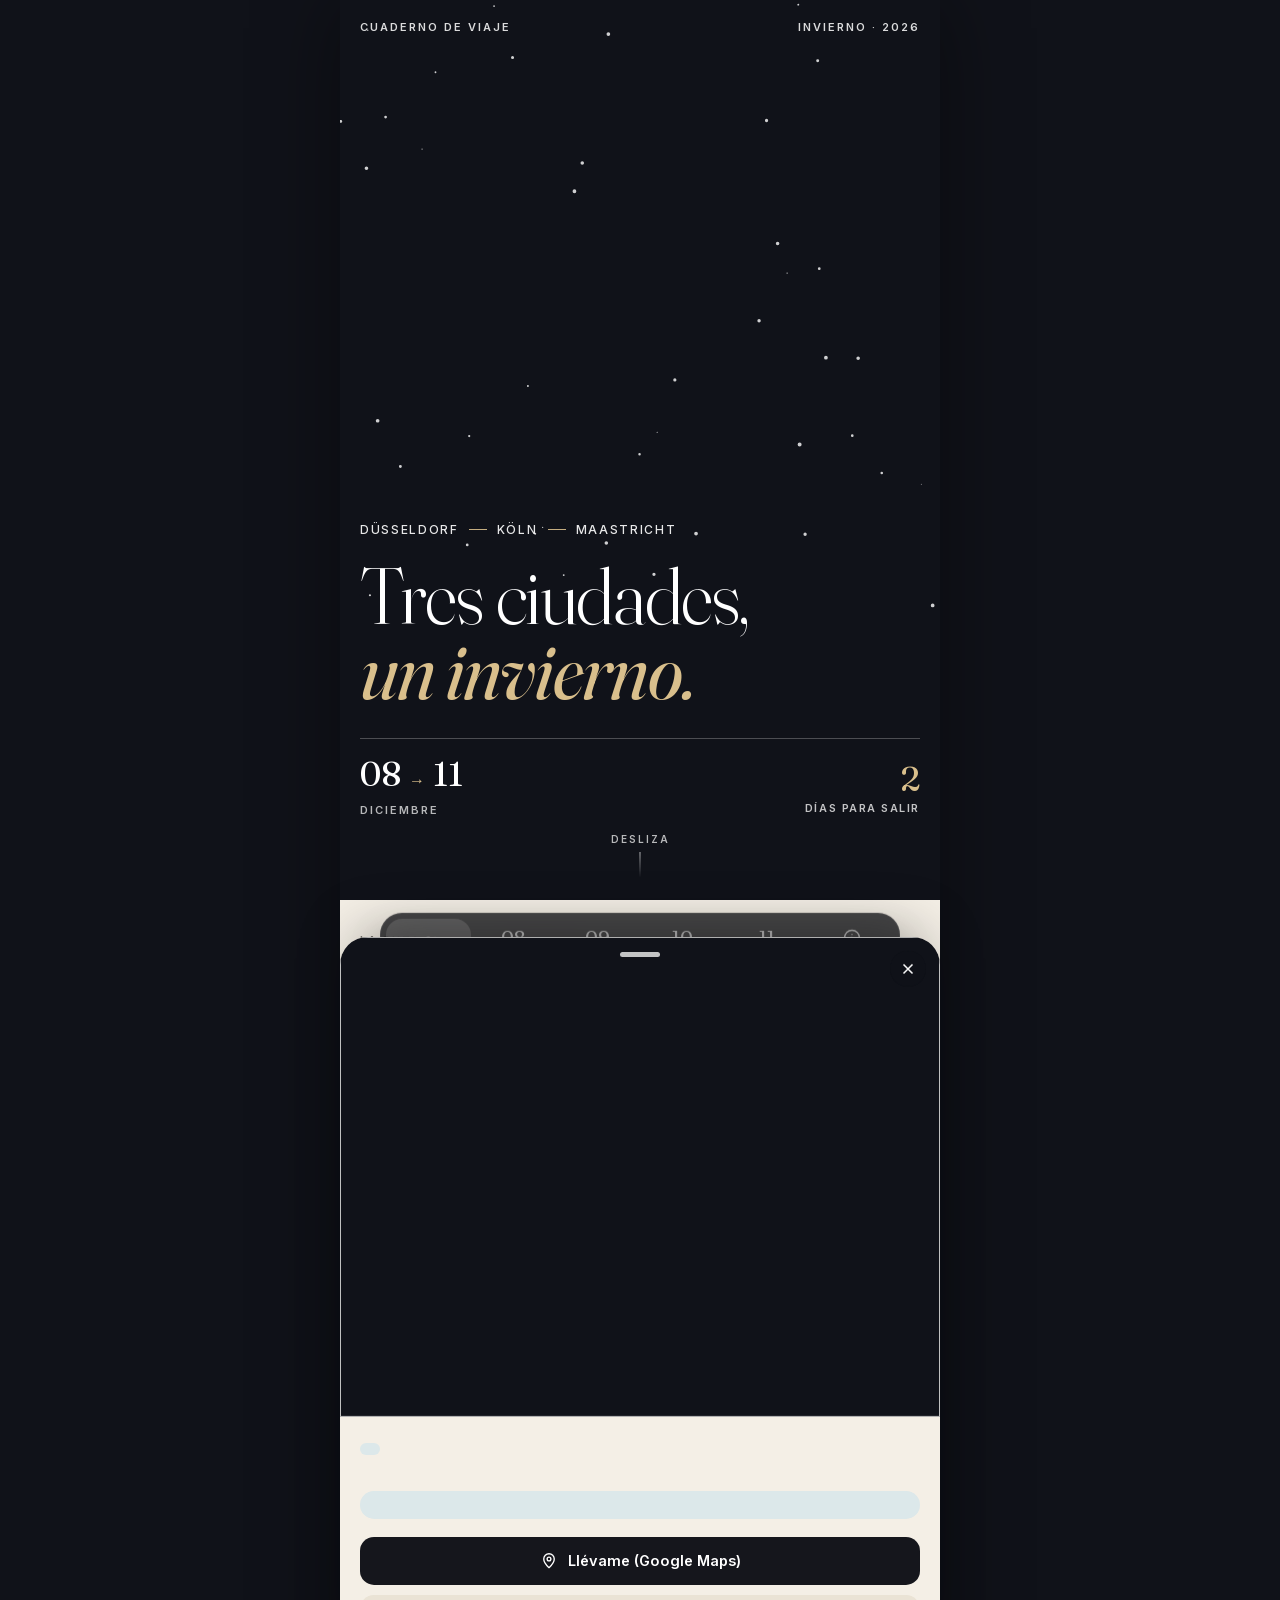
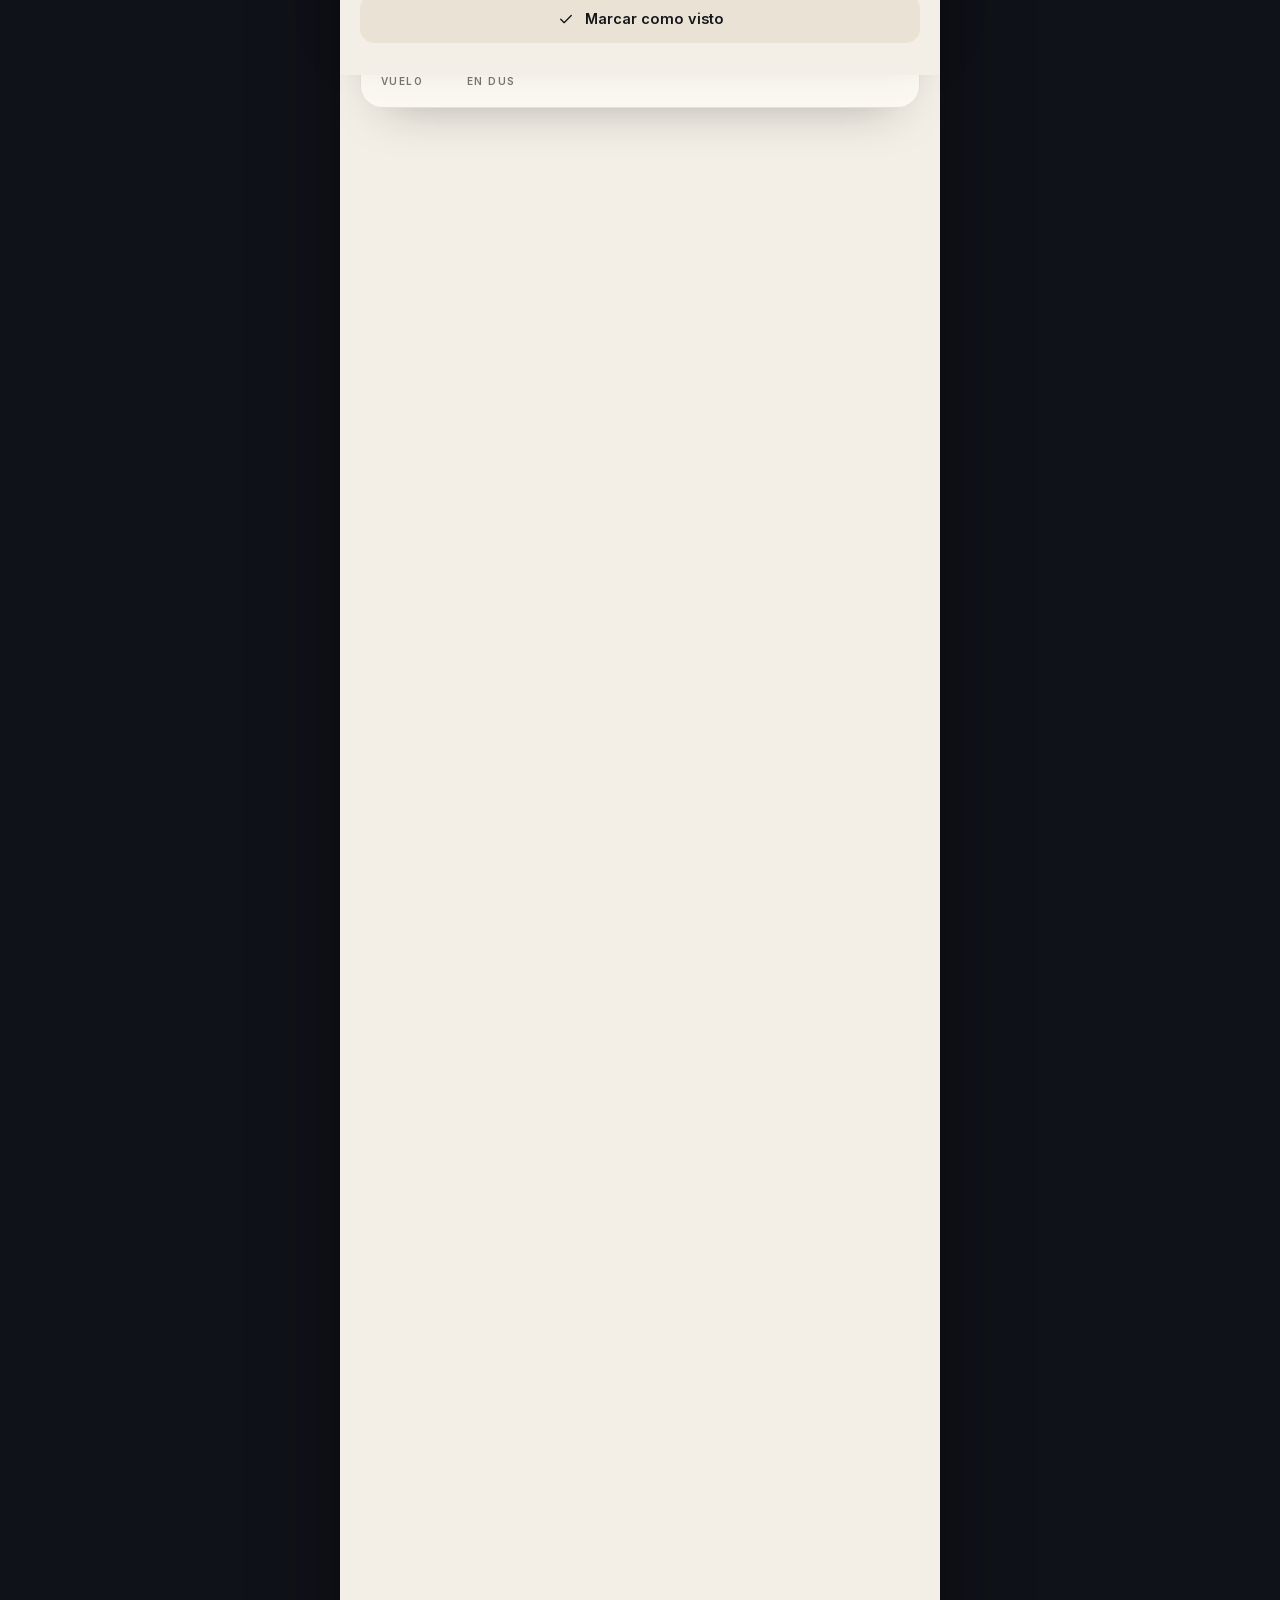
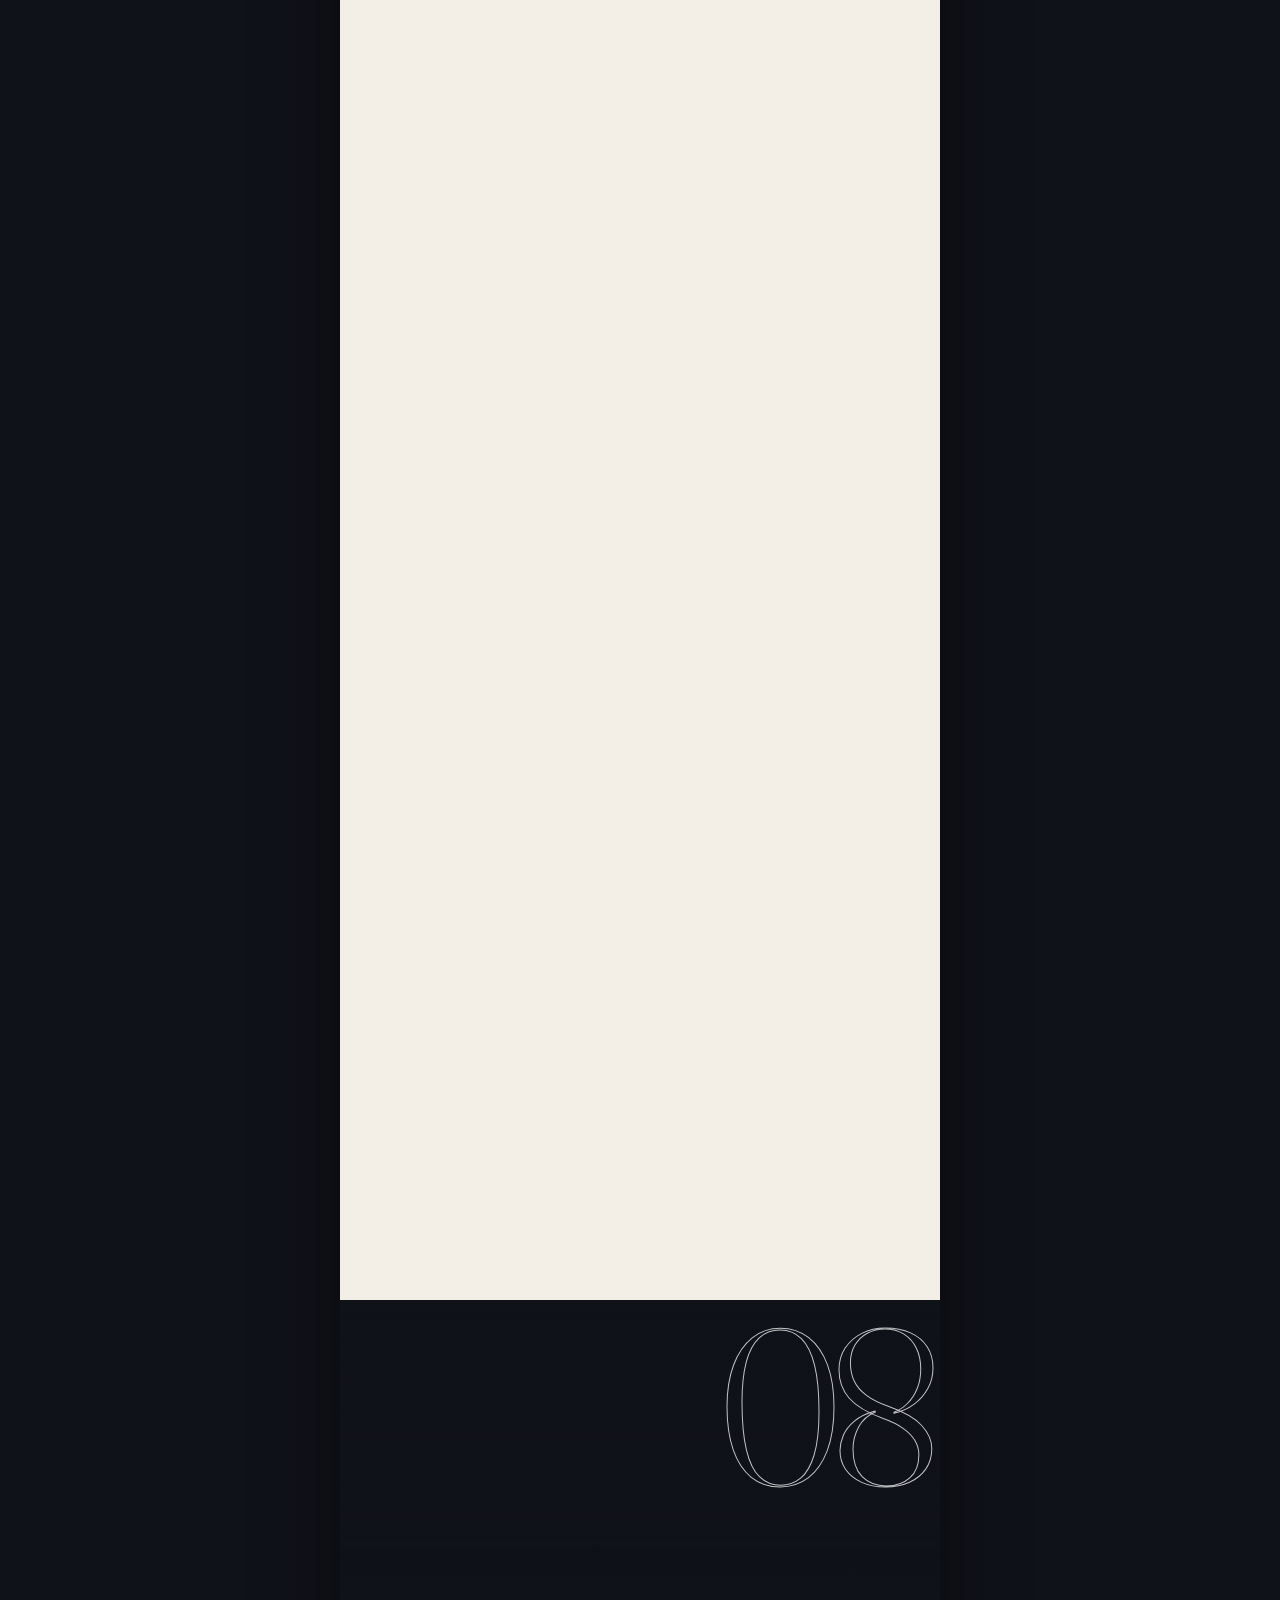
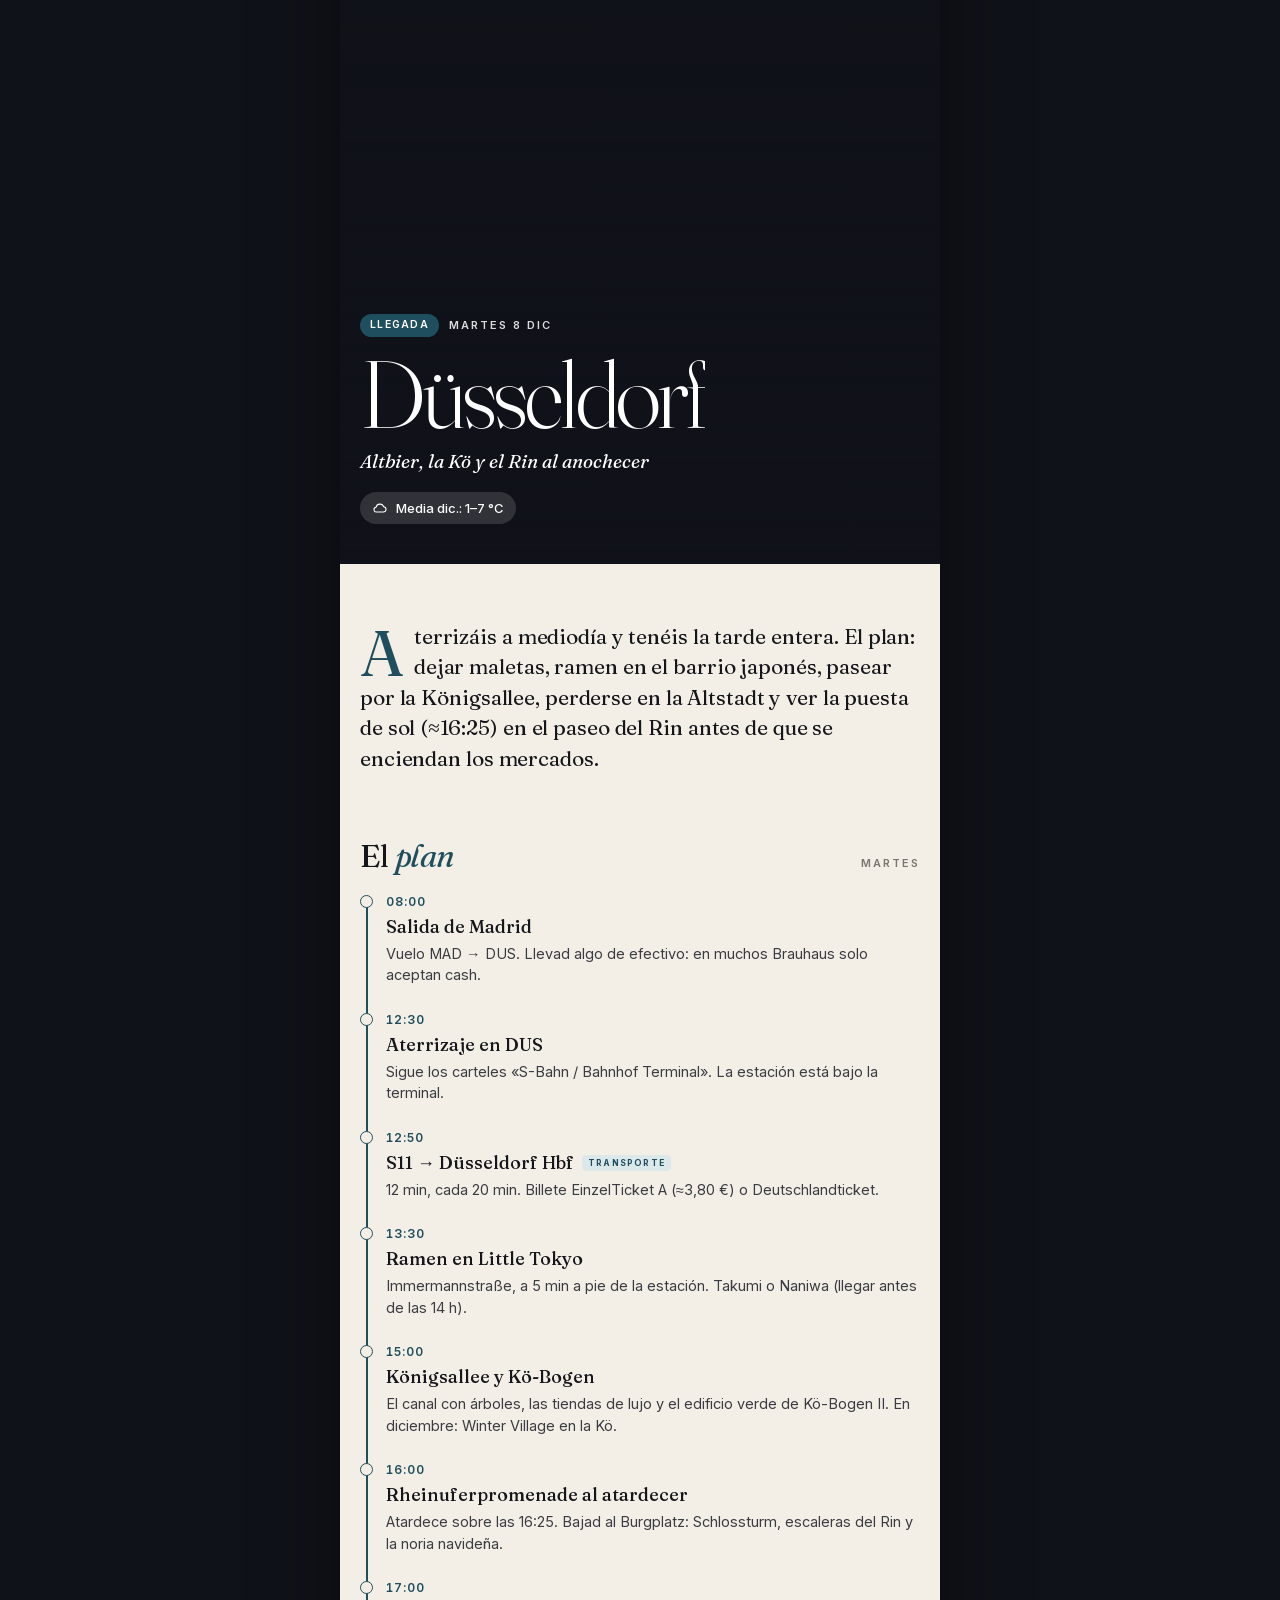
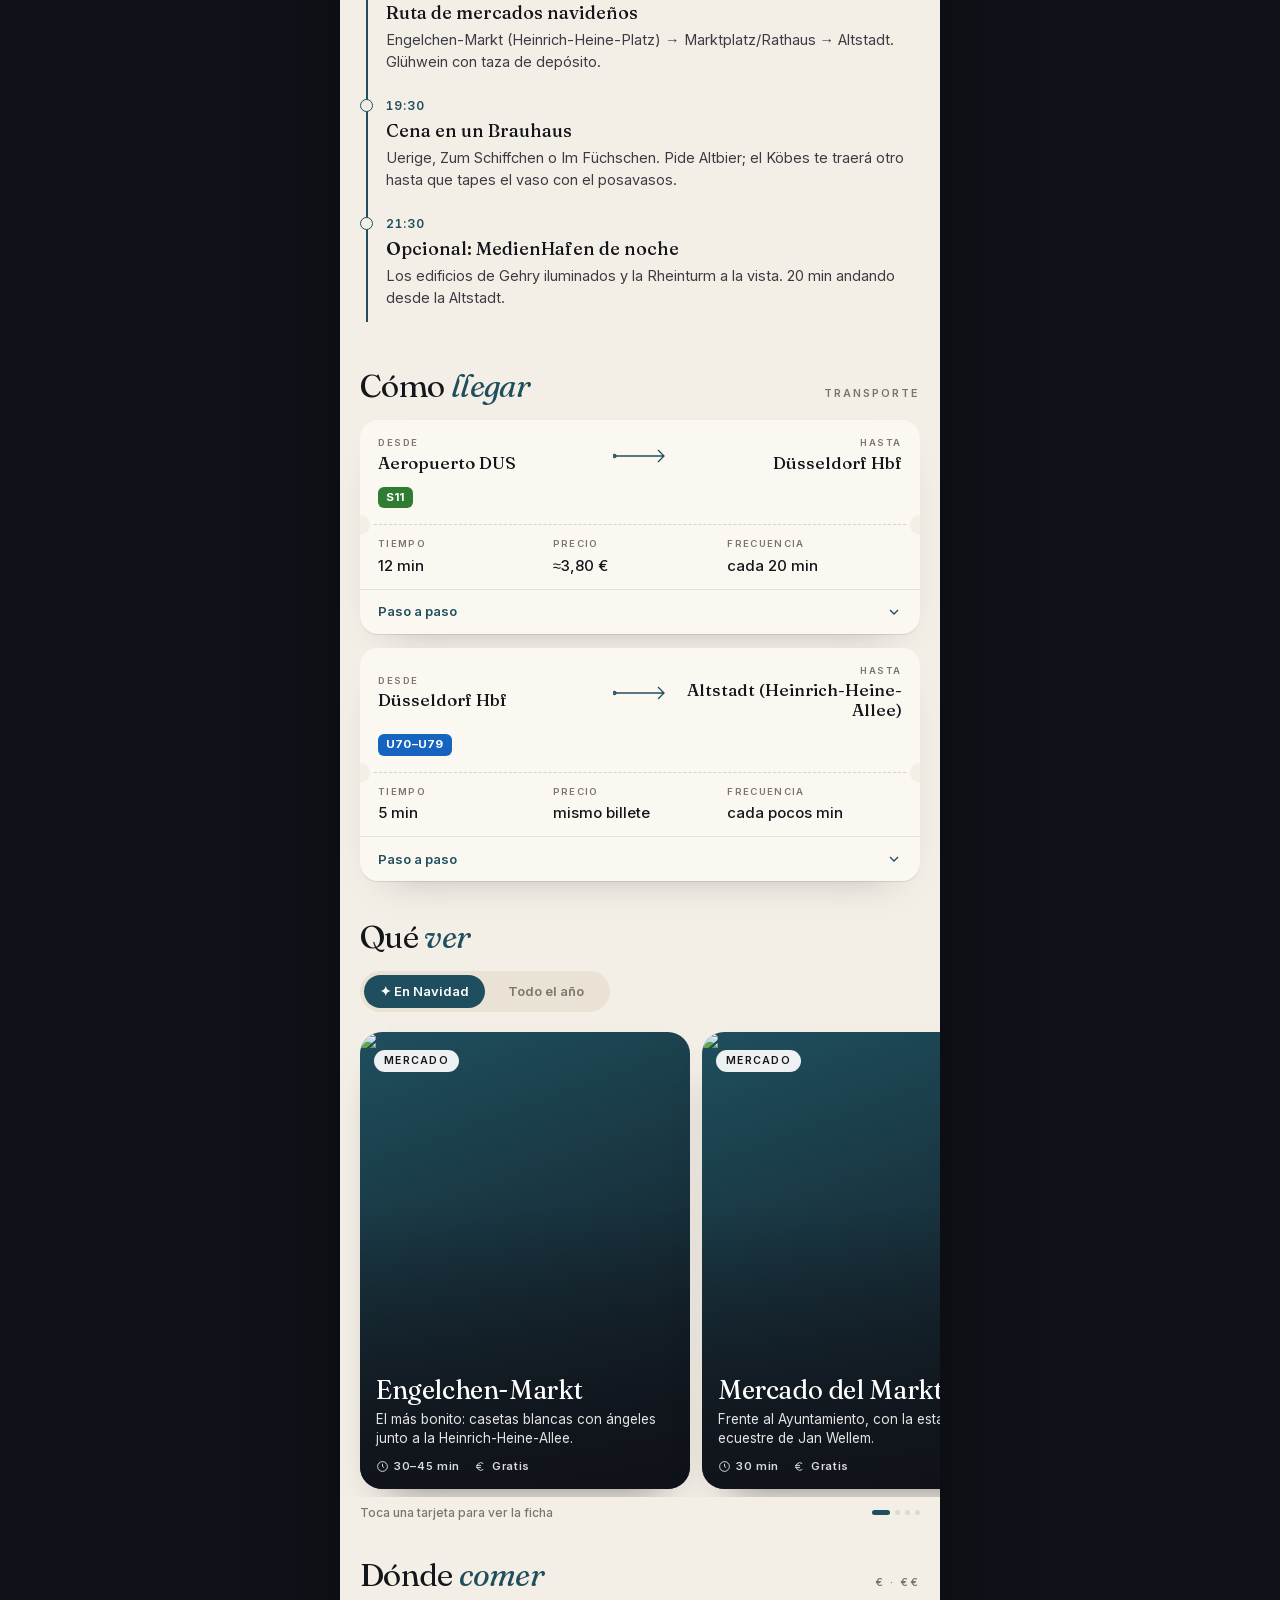
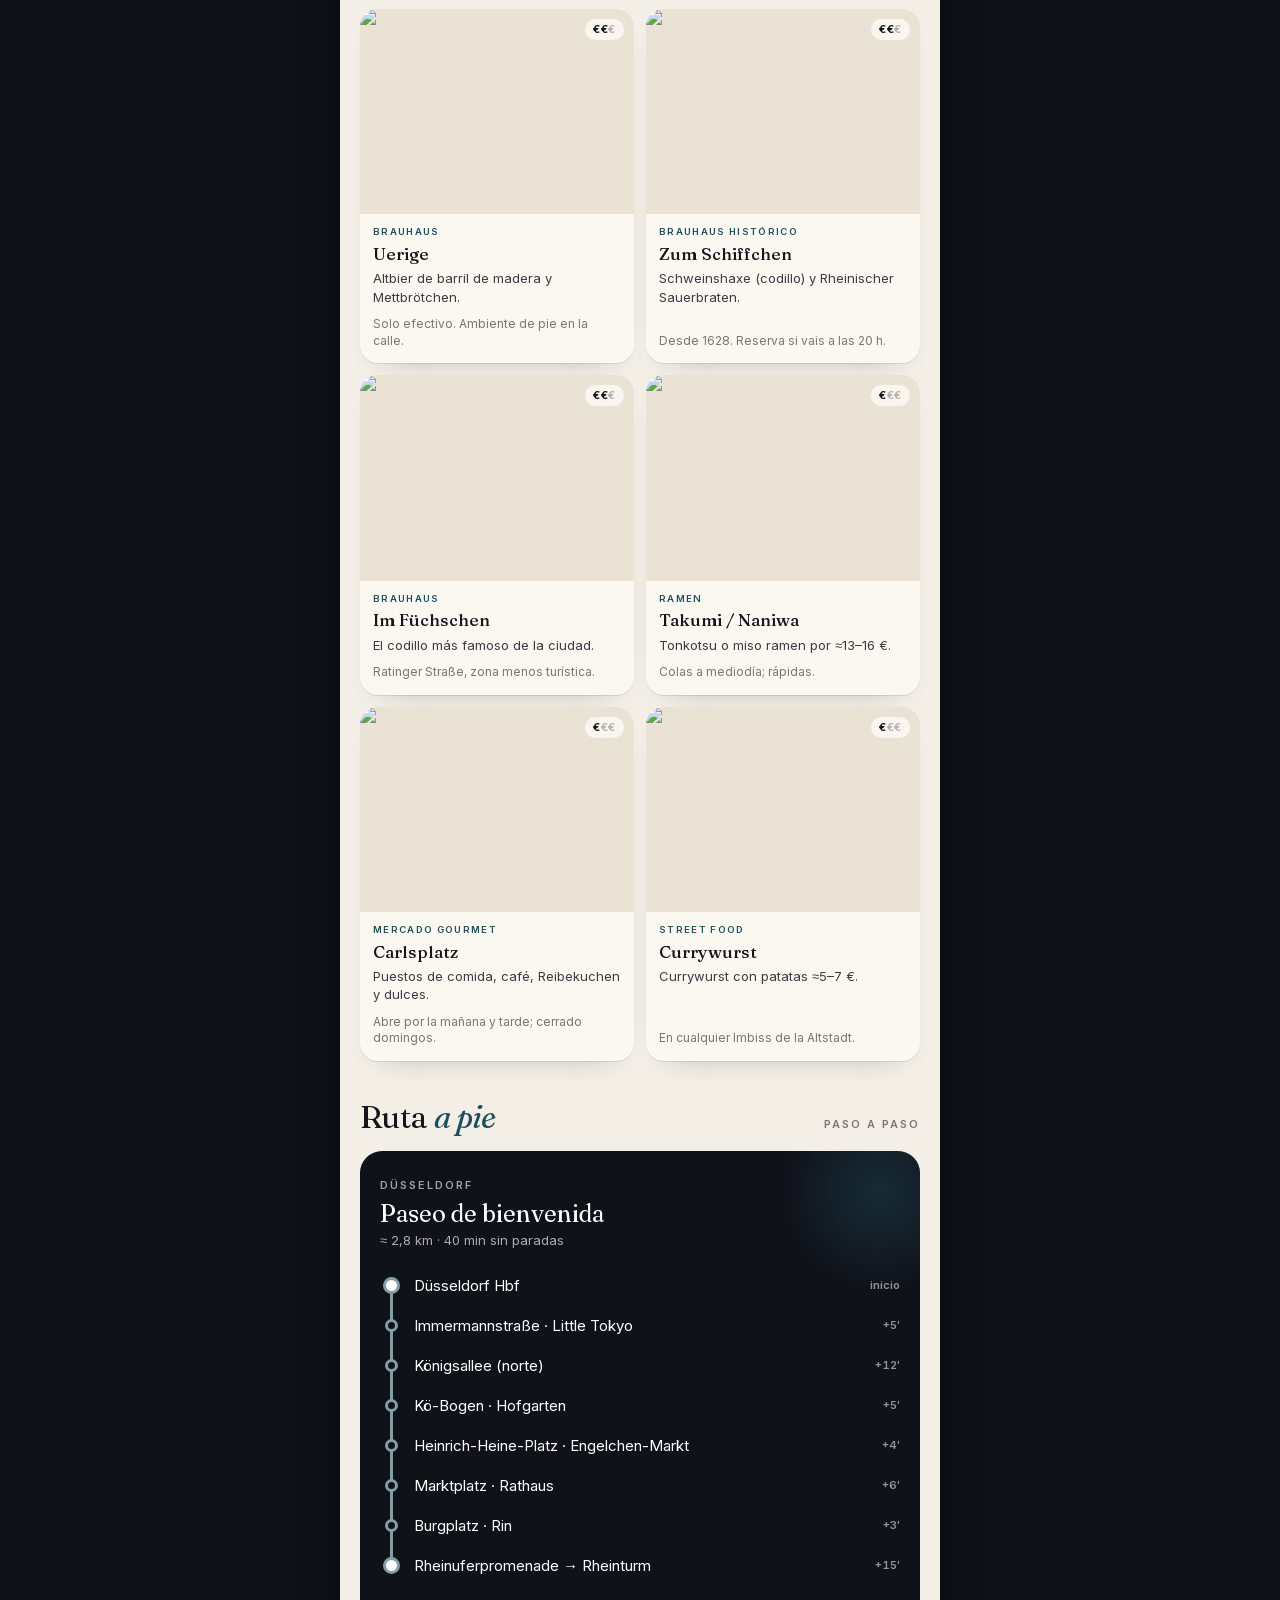
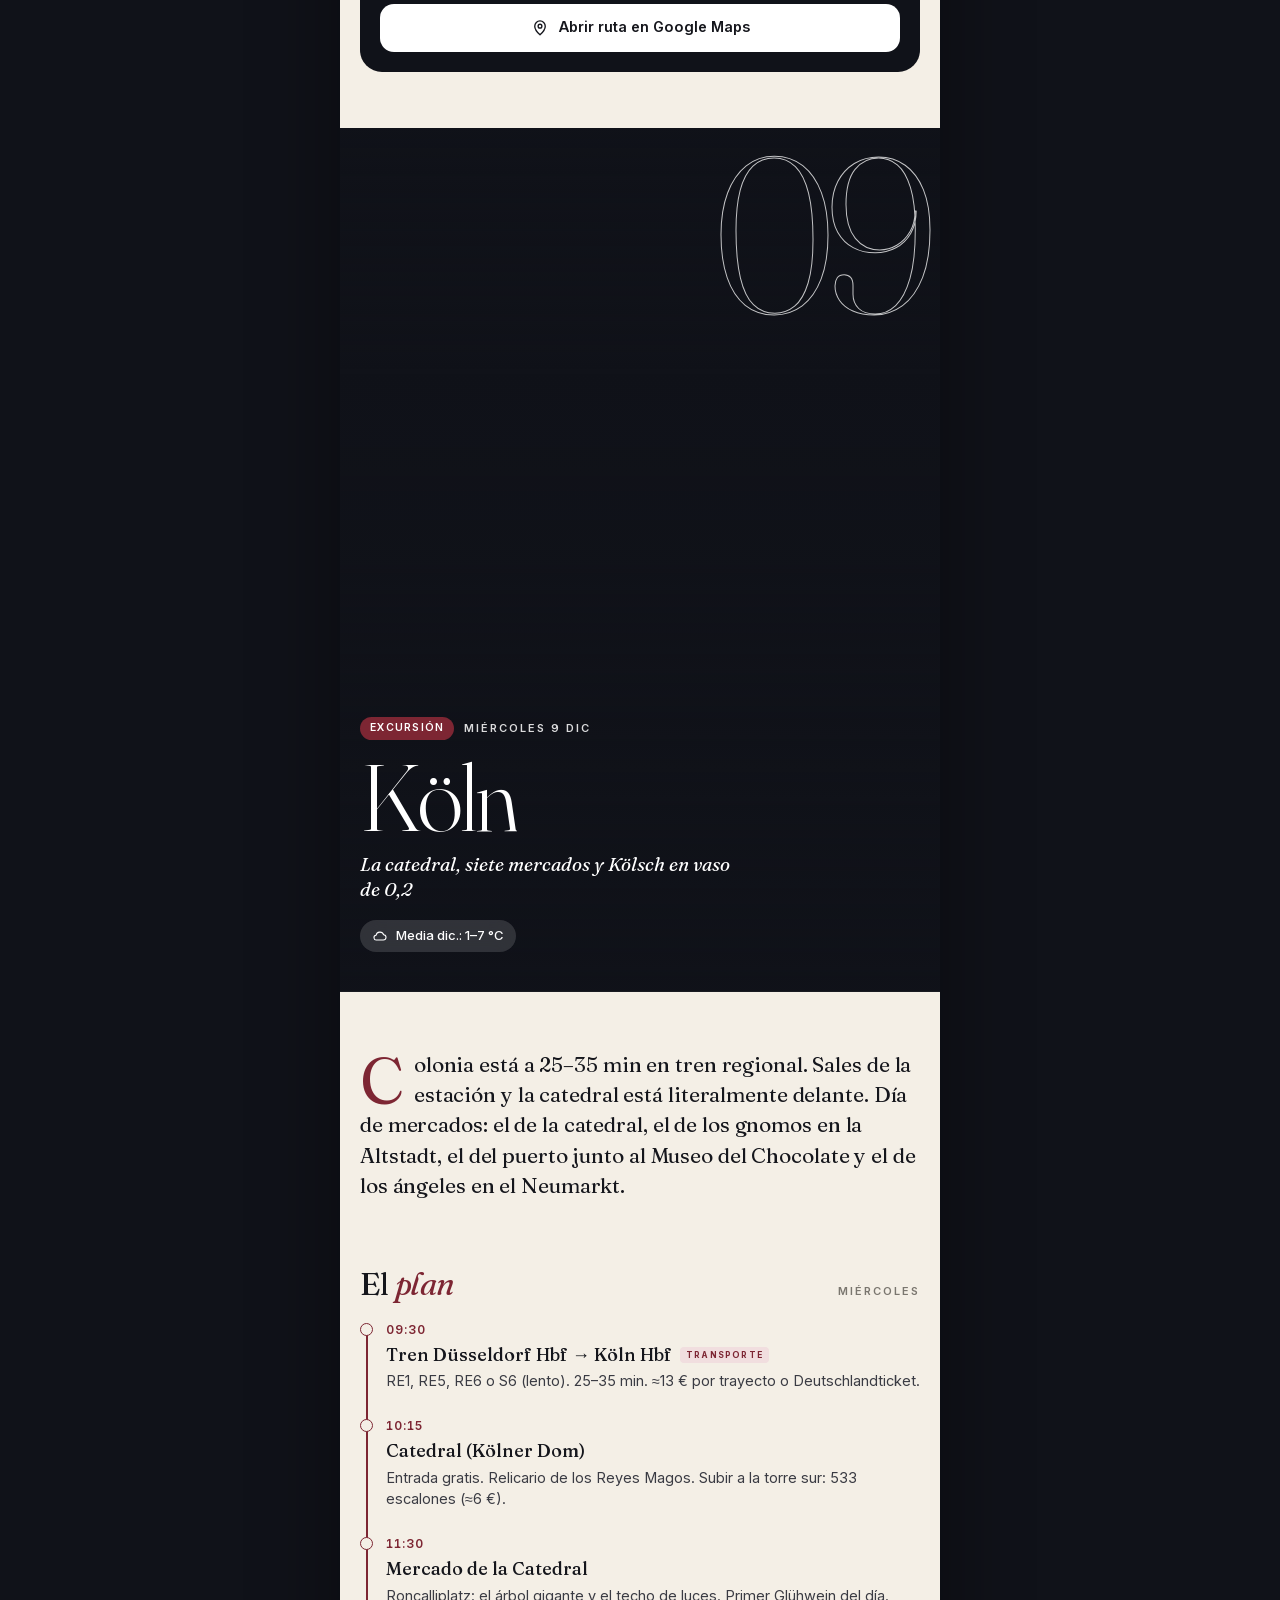
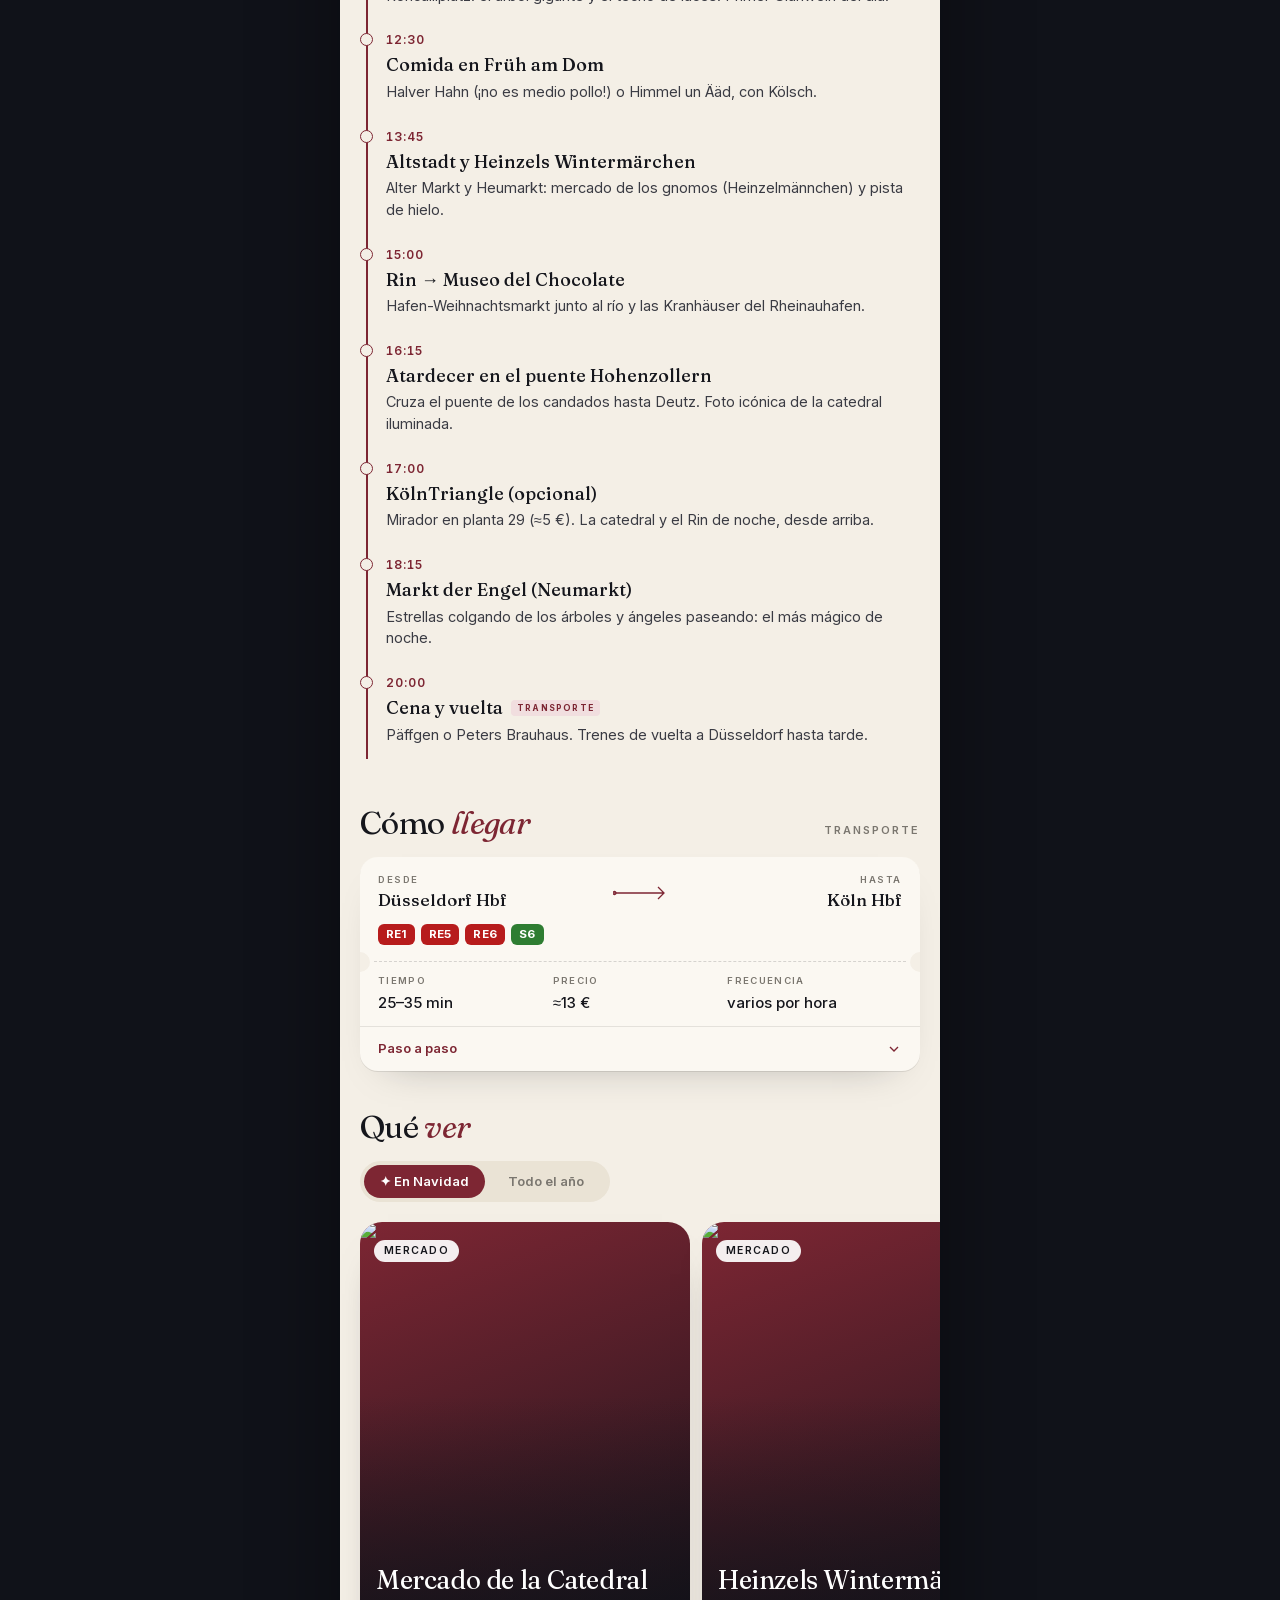
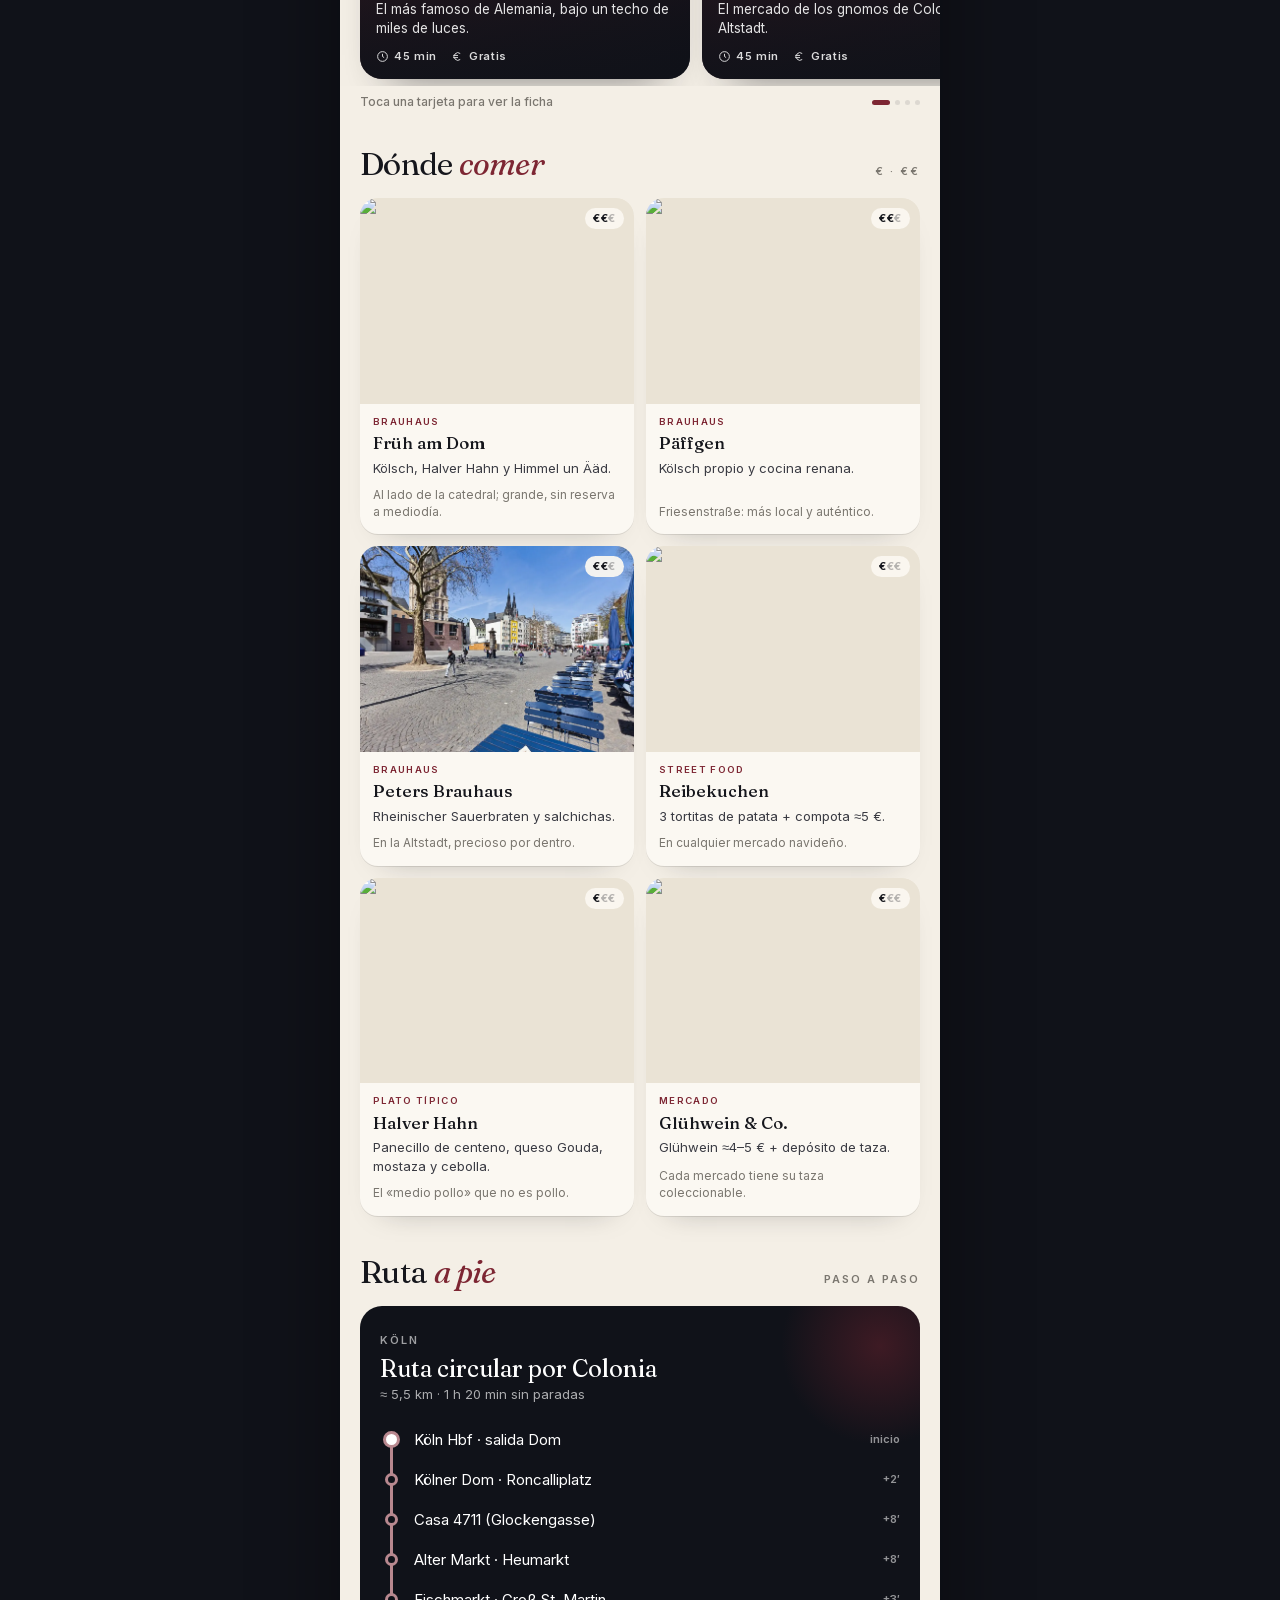
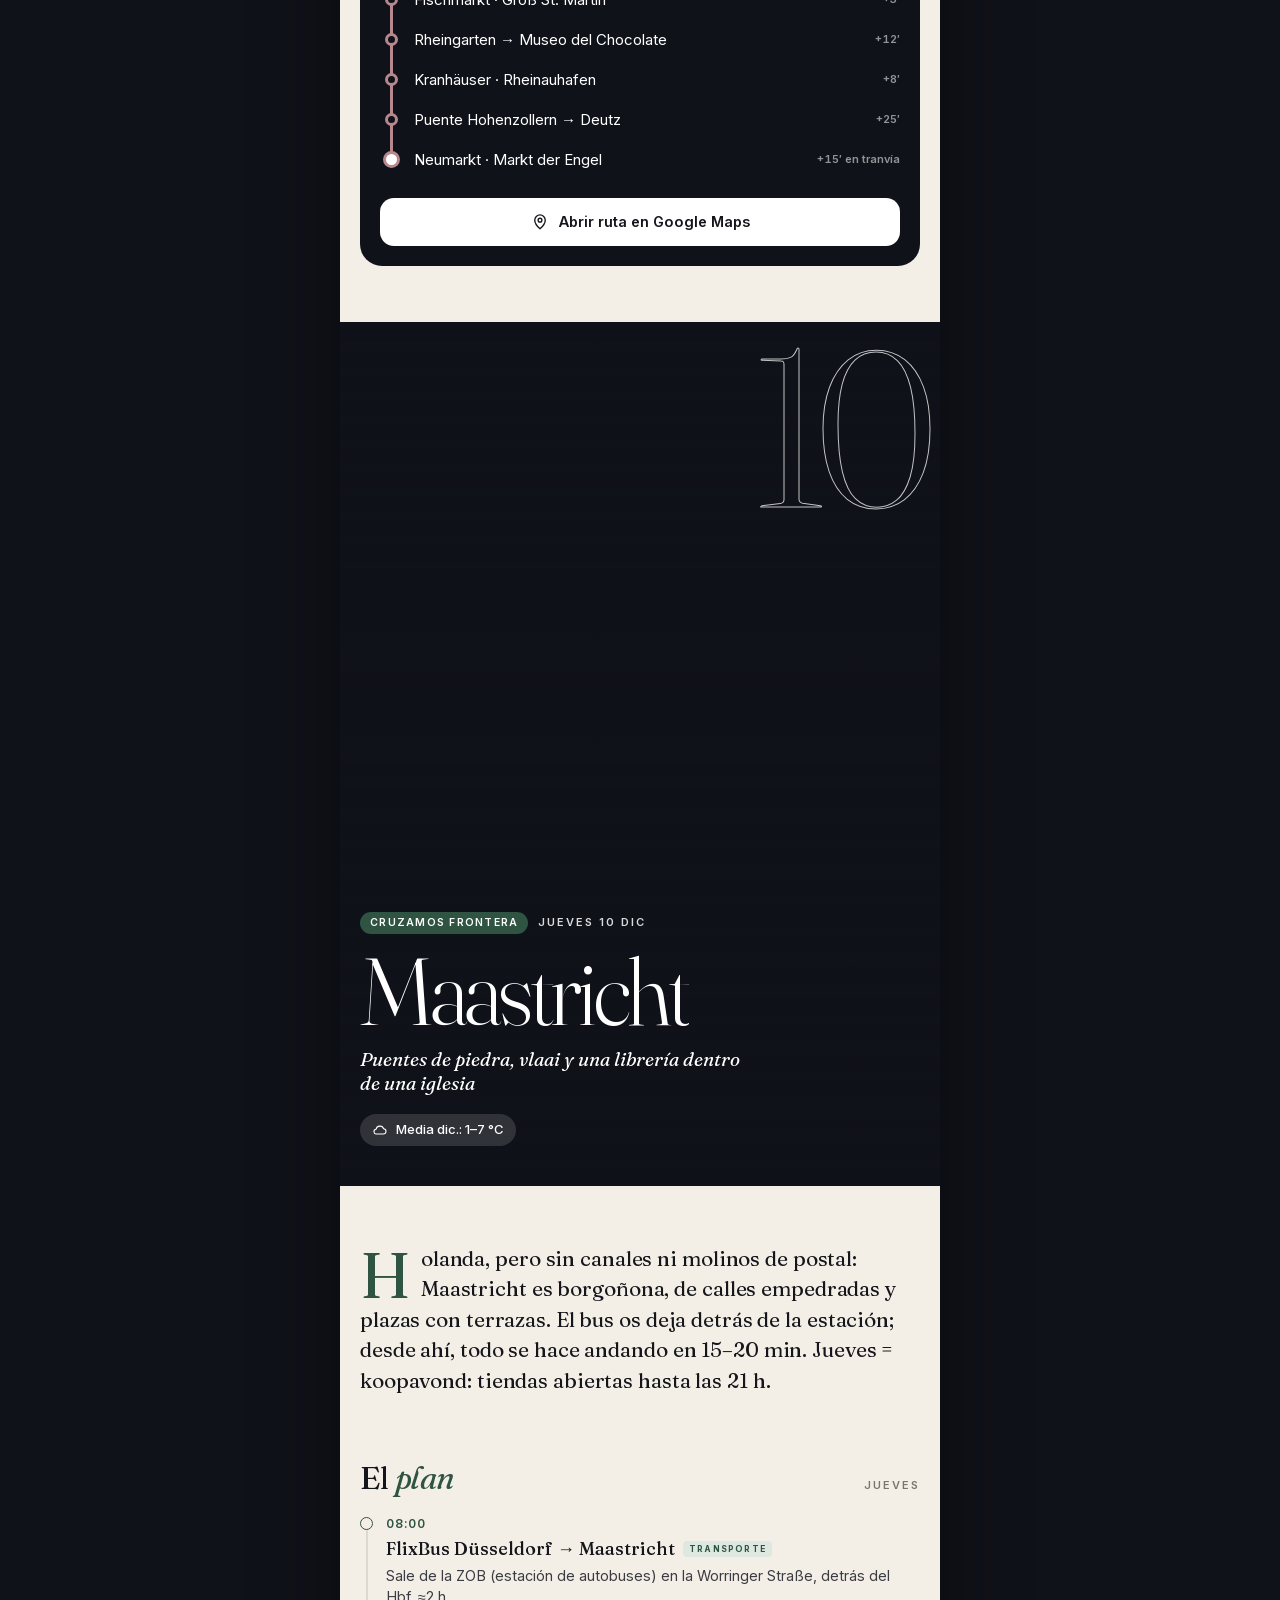
==== index.html @ b0fc181f "Cuaderno de viaje interactivo: Düsseldorf, Köln y Maastricht (8–11 dic 2026) Web estática instalable" ====
<!doctype html>
<html lang="es">
<head>
  <meta charset="utf-8">
  <meta name="viewport" content="width=device-width, initial-scale=1, maximum-scale=1, minimum-scale=1, user-scalable=no, viewport-fit=cover">
  <title>Rin &amp; Mosa · Invierno 2026</title>
  <meta name="description" content="Itinerario visual: Düsseldorf, Colonia y Maastricht · 8–11 diciembre 2026">

  <!-- Pantalla completa al añadir a inicio -->
  <meta name="apple-mobile-web-app-capable" content="yes">
  <meta name="mobile-web-app-capable" content="yes">
  <meta name="apple-mobile-web-app-status-bar-style" content="black-translucent">
  <meta name="apple-mobile-web-app-title" content="Rin & Mosa">
  <meta name="application-name" content="Rin & Mosa">
  <meta name="theme-color" content="#15161C">
  <meta name="format-detection" content="telephone=no">
  <link rel="manifest" href="manifest.webmanifest">
  <link rel="apple-touch-icon" href="icons/icon-180.png">
  <link rel="icon" type="image/png" href="icons/icon-192.png">

  <link rel="preload" href="fonts/fraunces.woff2" as="font" type="font/woff2" crossorigin>
  <link rel="preload" href="fonts/inter.woff2" as="font" type="font/woff2" crossorigin>
  <link rel="stylesheet" href="css/style.css">
</head>
<body>
  <!-- Franja bajo la barra de estado / notch -->
  <div class="status-scrim" aria-hidden="true"></div>
  <div class="progress" aria-hidden="true"><span></span></div>

  <main id="app">
    <!-- ============ PORTADA ============ -->
    <section id="cover" class="cover" data-nav="cover">
      <div class="cover__slides" aria-hidden="true" id="slides"></div>
      <canvas class="snow" aria-hidden="true"></canvas>
      <div class="cover__shade" aria-hidden="true"></div>

      <header class="cover__top">
        <span class="eyebrow">Cuaderno de viaje</span>
        <span class="eyebrow">Invierno · 2026</span>
      </header>

      <div class="cover__body">
        <p class="cover__route">
          <span>Düsseldorf</span><i></i><span>Köln</span><i></i><span>Maastricht</span>
        </p>
        <h1 class="cover__title">Tres ciudades,<br><em>un invierno.</em></h1>
        <div class="cover__meta">
          <div class="cover__dates">
            <b>08</b><span>→</span><b>11</b>
            <small>Diciembre</small>
          </div>
          <div class="cover__count" id="countdown"></div>
        </div>
        <button class="cover__today" id="goToday" hidden>Ir a hoy</button>
      </div>

      <a class="cover__cue" href="#route" aria-label="Empezar">
        <span>Desliza</span><i></i>
      </a>
    </section>

    <!-- ============ LA RUTA (mapa artesanal) ============ -->
    <section id="route" class="route" data-nav="route">
      <div class="route__sticky">
        <div class="route__head">
          <span class="eyebrow">La ruta</span>
          <h2 class="route__title">Entre el Rin <em>y el Mosa</em></h2>
        </div>
        <div class="route__map">
          <svg id="map" viewBox="0 0 360 290" role="img" aria-label="Mapa de la ruta"></svg>
        </div>
        <div class="route__cards" id="routeCards"></div>
      </div>
      <div class="route__steps" id="routeSteps"></div>
    </section>

    <!-- ============ DÍAS (se generan desde data.js) ============ -->
    <div id="days"></div>

    <!-- ============ KIT DE VIAJE ============ -->
    <section id="info" class="info" data-nav="info">
      <div class="wrap">
        <span class="eyebrow">Antes de salir</span>
        <h2 class="h2">Kit de <em>supervivencia</em></h2>
        <div class="tips" id="tips"></div>

        <div class="offline" data-reveal>
          <div>
            <h4>Llévatelo sin cobertura</h4>
            <p>Descarga todas las fotos al móvil para que la guía funcione en el avión o sin datos.</p>
          </div>
          <button class="btn btn--dark" id="offlineBtn">Guardar sin conexión</button>
        </div>

        <h3 class="h3">Cuatro palabras</h3>
        <div class="phrases" id="phrases"></div>

        <h3 class="h3">Checklist</h3>
        <ul class="checklist" id="checklist"></ul>

        <footer class="credits">
          <p class="credits__end">Gute Reise ✦ Goeie reis</p>
          <p>Precios y horarios aproximados (nov. 2026). Confirmad horarios de tren y bus en DB Navigator y FlixBus la víspera.</p>
          <p>Fotografías: <a href="https://commons.wikimedia.org" target="_blank" rel="noopener">Wikimedia Commons</a> (licencias CC, autores en <a href="credits.html">créditos</a>).</p>
        </footer>
      </div>
    </section>
  </main>

  <!-- ============ NAVEGACIÓN ============ -->
  <nav class="dock" id="dock" aria-label="Días">
    <span class="dock__pill" aria-hidden="true"></span>
    <a href="#route" data-target="route"><svg viewBox="0 0 24 24"><path d="M4 18c3-1 4-6 8-6s4 4 8 2M5 18a1.5 1.5 0 1 0 0-.01M19 14a1.5 1.5 0 1 0 0-.01"/></svg><span>Ruta</span></a>
    <a href="#d1" data-target="d1"><b>08</b><span>DUS</span></a>
    <a href="#d2" data-target="d2"><b>09</b><span>KÖLN</span></a>
    <a href="#d3" data-target="d3"><b>10</b><span>MAAS</span></a>
    <a href="#d4" data-target="d4"><b>11</b><span>VUELTA</span></a>
    <a href="#info" data-target="info"><svg viewBox="0 0 24 24"><path d="M12 8h.01M11 12h1v5h1M12 21a9 9 0 1 0 0-18 9 9 0 0 0 0 18Z"/></svg><span>Info</span></a>
  </nav>

  <!-- ============ FICHA (bottom sheet) ============ -->
  <div class="sheet" id="sheet" aria-hidden="true">
    <div class="sheet__backdrop" data-close></div>
    <article class="sheet__panel" role="dialog" aria-modal="true" aria-labelledby="sheetTitle">
      <div class="sheet__grab" data-grab><i></i></div>
      <div class="sheet__scroll">
        <figure class="sheet__img"><img alt="" id="sheetImg"></figure>
        <div class="sheet__body">
          <span class="chip" id="sheetTag"></span>
          <h3 id="sheetTitle"></h3>
          <p class="sheet__desc" id="sheetDesc"></p>
          <div class="sheet__facts" id="sheetFacts"></div>
          <div class="sheet__tip" id="sheetTip"></div>
          <div class="sheet__actions">
            <a class="btn btn--dark" id="sheetMaps" target="_blank" rel="noopener">
              <svg viewBox="0 0 24 24"><path d="M12 21s-7-6.2-7-11.5A7 7 0 0 1 19 9.5C19 14.8 12 21 12 21Z"/><circle cx="12" cy="9.5" r="2.5"/></svg>
              Llévame (Google Maps)
            </a>
            <button class="btn btn--ghost" id="sheetSeen">
              <svg viewBox="0 0 24 24"><path d="m5 12.5 4.5 4.5L19 7.5"/></svg>
              <span>Marcar como visto</span>
            </button>
          </div>
        </div>
      </div>
      <button class="sheet__close" data-close aria-label="Cerrar">
        <svg viewBox="0 0 24 24"><path d="M6 6l12 12M18 6 6 18"/></svg>
      </button>
    </article>
  </div>

  <script src="js/images.js"></script>
  <script src="js/data.js"></script>
  <script src="js/app.js"></script>
</body>
</html>
---- css/style.css ----
/* =========================================================
   Rin & Mosa · cuaderno de viaje
   ========================================================= */
@font-face { font-family: "Fraunces"; src: url("../fonts/fraunces.woff2") format("woff2"); font-weight: 300 700; font-style: normal; font-display: swap; }
@font-face { font-family: "Fraunces"; src: url("../fonts/fraunces-italic.woff2") format("woff2"); font-weight: 300 600; font-style: italic; font-display: swap; }
@font-face { font-family: "Inter"; src: url("../fonts/inter.woff2") format("woff2"); font-weight: 400 700; font-style: normal; font-display: swap; }

:root {
  --paper: #F4EFE6;
  --paper-2: #EAE3D5;
  --card: #FBF8F2;
  --ink: #15161C;
  --ink-2: #3A3B43;
  --muted: #7A766F;
  --line: rgba(21, 22, 28, .1);
  --brass: #B08D57;
  --brass-2: #D9BF8C;
  --night: #101219;
  --accent: #1F4F5E;
  --accent-soft: #DCE8EA;
  --serif: "Fraunces", "Iowan Old Style", Georgia, serif;
  --sans: "Inter", -apple-system, BlinkMacSystemFont, "Segoe UI", sans-serif;
  --sat: env(safe-area-inset-top, 0px);
  --sab: env(safe-area-inset-bottom, 0px);
  --gutter: 20px;
  --radius: 22px;
  --ease: cubic-bezier(.2, .8, .2, 1);
  color-scheme: light;
}

*, *::before, *::after { box-sizing: border-box; }
html {
  -webkit-text-size-adjust: 100%;
  text-size-adjust: 100%;
  touch-action: manipulation;
  scroll-behavior: smooth;
  background: var(--night);
  overscroll-behavior: none;
}
html.lock { overflow: hidden; }
body {
  margin: 0;
  font-family: var(--sans);
  color: var(--ink);
  background: var(--paper);
  -webkit-font-smoothing: antialiased;
  -webkit-tap-highlight-color: transparent;
  -webkit-user-select: none;
  user-select: none;
  -webkit-touch-callout: none;
  overflow-x: hidden;
  overscroll-behavior: none;
  max-width: 600px;
  margin-inline: auto;
  min-height: 100vh;
  position: relative;
}
img { display: block; max-width: 100%; -webkit-user-drag: none; color: transparent; }
a { color: inherit; text-decoration: none; }
button { font: inherit; color: inherit; background: none; border: 0; padding: 0; cursor: pointer; }
svg { display: block; }
em { font-style: italic; }

.wrap { padding-inline: var(--gutter); }
.eyebrow {
  font: 600 11px/1 var(--sans);
  letter-spacing: .18em;
  text-transform: uppercase;
}
.h2 {
  font: 400 clamp(40px, 11vw, 56px)/.98 var(--serif);
  letter-spacing: -.02em;
  margin: 12px 0 28px;
  font-variation-settings: "opsz" 144;
}
.h2 em, .h3 em { color: var(--accent); }
.h3 {
  font: 500 26px/1.1 var(--serif);
  letter-spacing: -.01em;
  margin: 48px 0 18px;
}

/* ---------- barra de estado / progreso ---------- */
.status-scrim {
  position: fixed; inset: 0 0 auto 0; z-index: 60;
  height: var(--sat);
  background: rgba(16, 18, 25, .55);
  -webkit-backdrop-filter: blur(14px) saturate(1.4);
  backdrop-filter: blur(14px) saturate(1.4);
  pointer-events: none;
  max-width: 600px; margin-inline: auto;
}
.progress {
  position: fixed; left: 0; right: 0; top: var(--sat); z-index: 61; height: 2px;
  max-width: 600px; margin-inline: auto; pointer-events: none;
}
.progress span {
  display: block; height: 100%; width: 100%;
  background: linear-gradient(90deg, var(--brass), var(--brass-2));
  transform-origin: 0 50%; transform: scaleX(var(--p, 0));
}

/* =========================================================
   PORTADA
   ========================================================= */
.cover {
  position: relative;
  height: 100vh; height: 100svh;
  min-height: 600px;
  color: #fff;
  overflow: hidden;
  background: var(--night);
  display: flex; flex-direction: column;
}
.cover__slides, .cover__slide, .cover__shade, .snow { position: absolute; inset: 0; }
.cover__slide {
  background-size: cover; background-position: center;
  opacity: 0;
  transform: scale(1.12);
  animation: slide 18s infinite;
}
.cover__slide:nth-child(2) { animation-delay: 6s; }
.cover__slide:nth-child(3) { animation-delay: 12s; }
@keyframes slide {
  0% { opacity: 0; transform: scale(1.14) translate3d(0, 0, 0); }
  6% { opacity: 1; }
  33% { opacity: 1; }
  40% { opacity: 0; transform: scale(1.02) translate3d(-1.5%, -1%, 0); }
  100% { opacity: 0; }
}
.cover__shade {
  background:
    linear-gradient(180deg, rgba(16,18,25,.65) 0%, rgba(16,18,25,.05) 30%, rgba(16,18,25,.25) 55%, rgba(16,18,25,.94) 100%);
}
.snow { pointer-events: none; z-index: 1; }
.cover__top {
  position: relative; z-index: 2;
  display: flex; justify-content: space-between;
  padding: calc(var(--sat) + 22px) var(--gutter) 0;
  opacity: .85;
}
.cover__body {
  position: relative; z-index: 2;
  margin-top: auto;
  padding: 0 var(--gutter) calc(var(--sab) + 84px);
}
.cover__route {
  display: flex; align-items: center; gap: 10px;
  font: 500 12px/1 var(--sans); letter-spacing: .14em; text-transform: uppercase;
  margin: 0 0 22px; opacity: .9;
}
.cover__route i { flex: 0 0 18px; height: 1px; background: var(--brass-2); }
.cover__title {
  font: 300 clamp(48px, 14vw, 80px)/.94 var(--serif);
  letter-spacing: -.018em;
  margin: 0 0 30px;
  font-variation-settings: "opsz" 144;
}
.cover__title em { font-weight: 400; color: var(--brass-2); }
.cover__meta {
  display: flex; align-items: flex-end; justify-content: space-between; gap: 16px;
  border-top: 1px solid rgba(255,255,255,.25); padding-top: 18px;
}
.cover__dates { display: flex; align-items: baseline; gap: 8px; flex-wrap: wrap; }
.cover__dates b { font: 400 34px/1 var(--serif); }
.cover__dates span { color: var(--brass-2); }
.cover__dates small { width: 100%; font: 600 11px/1 var(--sans); letter-spacing: .18em; text-transform: uppercase; opacity: .7; margin-top: 6px; }
.cover__count { text-align: right; }
.cover__count b { display: block; font: 400 34px/1 var(--serif); color: var(--brass-2); }
.cover__count span { font: 600 11px/1.3 var(--sans); letter-spacing: .14em; text-transform: uppercase; opacity: .75; }
.cover__today {
  margin-top: 18px;
  padding: 12px 18px; border-radius: 99px;
  background: var(--brass-2); color: var(--ink);
  font: 600 14px/1 var(--sans);
}
.cover__cue {
  position: absolute; z-index: 2; left: 50%; bottom: calc(var(--sab) + 22px);
  transform: translateX(-50%);
  display: flex; flex-direction: column; align-items: center; gap: 8px;
  font: 600 10px/1 var(--sans); letter-spacing: .2em; text-transform: uppercase; opacity: .7;
}
.cover__cue i { width: 1px; height: 26px; background: linear-gradient(#fff, transparent); animation: cue 2s var(--ease) infinite; transform-origin: top; }
@keyframes cue { 0% { transform: scaleY(0); } 50% { transform: scaleY(1); } 100% { transform: scaleY(1); opacity: 0; } }

/* =========================================================
   RUTA · mapa artesanal con scrollytelling
   ========================================================= */
.route { position: relative; background: var(--paper); z-index: 1; }
.route__sticky {
  position: sticky; top: 0;
  height: 100vh; height: 100svh;
  padding: calc(var(--sat) + 28px) var(--gutter) 0;
  display: flex; flex-direction: column;
  overflow: hidden;
}
.route__head .eyebrow { color: var(--muted); }
.route__title {
  font: 400 clamp(34px, 9.4vw, 48px)/.98 var(--serif);
  letter-spacing: -.02em; margin: 10px 0 0;
}
.route__title em { color: var(--brass); }
.route__map {
  margin: 14px -8px 0;
  position: relative;
}
#map { width: 100%; height: auto; overflow: visible; }
#map .land { fill: var(--paper-2); }
#map .grid { stroke: rgba(21,22,28,.06); stroke-width: .5; }
#map .river { fill: none; stroke: #9DB8C1; stroke-width: 2.4; stroke-linecap: round; }
#map .river--thin { stroke-width: 1.6; }
#map .river-label { font: italic 400 8px var(--serif); fill: #6E8F99; letter-spacing: .08em; }
#map .border { fill: none; stroke: rgba(21,22,28,.32); stroke-width: .8; stroke-dasharray: 3 3; }
#map .country { font: 600 6.4px var(--sans); letter-spacing: .32em; fill: rgba(21,22,28,.3); }
#map .town { fill: rgba(21,22,28,.35); }
#map .town-label { font: 500 6.5px var(--sans); fill: rgba(21,22,28,.45); }
#map .node circle.core { fill: var(--ink); }
#map .node circle.halo { fill: none; stroke: var(--ink); stroke-width: .8; opacity: .25; }
#map .node text { font: 500 11px var(--serif); fill: var(--ink); }
#map .node.is-on circle.halo { animation: halo 2.2s var(--ease) infinite; opacity: .6; }
@keyframes halo { 0% { r: 5; opacity: .7; } 100% { r: 16; opacity: 0; } }
#map .leg {
  fill: none; stroke-width: 2.6; stroke-linecap: round; stroke-linejoin: round;
  stroke-dasharray: 1 1; stroke-dashoffset: 1;
  transition: stroke-dashoffset 1.6s var(--ease), opacity .6s;
  opacity: .18;
}
#map .leg.is-drawn { stroke-dashoffset: 0; opacity: .35; }
#map .leg.is-on { stroke-dashoffset: 0; opacity: 1; }
#map .leg--flight { stroke-dasharray: .012 .014; stroke-dashoffset: 0; stroke-width: 1.4; }
#map .plane { opacity: 0; transition: opacity .4s; }
#map .plane.is-on { opacity: 1; }

.route__steps { position: relative; margin-top: -100vh; margin-top: -100svh; z-index: 0; pointer-events: none; }
.step { height: 75vh; height: 75svh; }
.step:first-child { height: 100vh; height: 100svh; }
.route__cards {
  position: relative; margin-top: auto;
  margin-bottom: calc(var(--sab) + 92px);
  height: 196px;
}
.step__card {
  position: absolute; inset: auto 0 0 0;
  background: rgba(251, 248, 242, .94);
  -webkit-backdrop-filter: blur(16px) saturate(1.3);
  backdrop-filter: blur(16px) saturate(1.3);
  border: 1px solid var(--line);
  border-radius: var(--radius);
  padding: 18px 20px;
  box-shadow: 0 20px 50px -25px rgba(21,22,28,.35);
  opacity: 0; transform: translateY(26px) scale(.98);
  transition: transform .7s var(--ease), opacity .5s var(--ease);
  pointer-events: none;
}
.step__card.is-past { transform: translateY(-18px) scale(.97); }
.step__card.is-on { opacity: 1; transform: none; }
.step__count { margin-left: auto; font: 600 11px/1 var(--sans); color: var(--muted); font-variant-numeric: tabular-nums; }
.step__top { display: flex; align-items: center; gap: 10px; margin-bottom: 8px; }
.step__num { font: 400 30px/1 var(--serif); color: var(--c, var(--ink)); }
.step__kick { font: 600 10.5px/1.2 var(--sans); letter-spacing: .16em; text-transform: uppercase; color: var(--muted); }
.step__title { font: 500 22px/1.15 var(--serif); margin: 0 0 6px; letter-spacing: -.01em; }
.step__text { font-size: 14.5px; line-height: 1.5; color: var(--ink-2); margin: 0; }
.step__stats { display: flex; gap: 22px; margin-top: 14px; }
.step__stats div b { display: block; font: 400 26px/1 var(--serif); }
.step__stats div span { font: 600 10px/1 var(--sans); letter-spacing: .14em; text-transform: uppercase; color: var(--muted); }

/* =========================================================
   DÍA
   ========================================================= */
.day { position: relative; background: var(--paper); }
.day-hero {
  position: relative;
  height: 96vh; height: 96svh; min-height: 560px;
  overflow: hidden; color: #fff;
  background: var(--night);
  clip-path: inset(0 0 0 0);
}
.day-hero__img {
  position: absolute; inset: -8% 0 -8% 0;
  background-size: cover; background-position: center;
  will-change: transform;
  transform: translate3d(0, var(--py, 0px), 0) scale(var(--ps, 1.08));
}
.day-hero::after {
  content: ""; position: absolute; inset: 0;
  background: linear-gradient(180deg, rgba(16,18,25,.55) 0%, rgba(16,18,25,0) 28%, rgba(16,18,25,.1) 50%, rgba(16,18,25,.92) 100%);
}
.day-hero__num {
  position: absolute; z-index: 2;
  top: calc(var(--sat) + 18px); right: calc(var(--gutter) - 6px);
  font: 300 clamp(120px, 40vw, 220px)/.8 var(--serif);
  letter-spacing: -.06em;
  color: transparent;
  -webkit-text-stroke: 1px rgba(255,255,255,.75);
  font-variation-settings: "opsz" 144;
}
.day-hero__body { position: absolute; z-index: 2; left: 0; right: 0; bottom: 0; padding: 0 var(--gutter) 40px; }
.day-hero__kick { display: flex; gap: 10px; align-items: center; margin-bottom: 14px; }
.day-hero__kick .chip { background: var(--accent); color: #fff; }
.day-hero__kick .eyebrow { opacity: .85; }
.day-hero__title {
  font: 300 clamp(58px, 18vw, 96px)/.88 var(--serif);
  letter-spacing: -.04em; margin: 0 0 14px;
  font-variation-settings: "opsz" 144;
}
.day-hero__sub { font: italic 400 19px/1.3 var(--serif); margin: 0; max-width: 32ch; opacity: .92; }
.day-hero__wx {
  display: inline-flex; align-items: center; gap: 8px; margin-top: 18px;
  padding: 8px 12px; border-radius: 99px;
  background: rgba(255,255,255,.14);
  -webkit-backdrop-filter: blur(10px); backdrop-filter: blur(10px);
  font: 500 13px/1 var(--sans);
}
.day-hero__wx svg { width: 16px; height: 16px; stroke: currentColor; fill: none; stroke-width: 1.6; }

.chip {
  display: inline-flex; align-items: center; gap: 6px;
  padding: 6px 10px; border-radius: 99px;
  font: 600 10.5px/1 var(--sans); letter-spacing: .12em; text-transform: uppercase;
  background: var(--accent-soft); color: var(--accent);
}

.day__intro {
  padding: 36px var(--gutter) 6px;
  font: 400 21px/1.45 var(--serif);
  color: var(--ink);
  letter-spacing: -.005em;
}
.day__intro::first-letter {
  float: left; font: 400 64px/.82 var(--serif); color: var(--accent);
  margin: 6px 10px 0 0;
}

.block { padding: 40px var(--gutter) 0; }
.block__head { display: flex; align-items: baseline; justify-content: space-between; gap: 12px; margin-bottom: 18px; }
.block__head h3 { font: 400 32px/1 var(--serif); letter-spacing: -.02em; margin: 0; }
.block__head h3 em { color: var(--accent); }
.block__head .eyebrow { color: var(--muted); }

/* --- timeline --- */
.tl { position: relative; list-style: none; margin: 0; padding: 0 0 0 26px; }
.tl::before, .tl__fill {
  content: ""; position: absolute; left: 6px; top: 8px; bottom: 8px; width: 1.5px;
  background: var(--line);
}
.tl__fill { background: var(--accent); transform-origin: top; transform: scaleY(var(--tl, 0)); }
.tl li { position: relative; padding: 0 0 22px; }
.tl li::before {
  content: ""; position: absolute; left: -26px; top: 5px;
  width: 13px; height: 13px; border-radius: 50%;
  background: var(--paper); border: 1.5px solid var(--accent);
  transition: background .4s;
}
.tl li.is-past::before { background: var(--accent); }
.tl li.is-now::before { background: var(--brass); border-color: var(--brass); box-shadow: 0 0 0 6px rgba(176,141,87,.22); }
.tl__time { font: 600 12px/1 var(--sans); letter-spacing: .08em; color: var(--accent); font-variant-numeric: tabular-nums; }
.tl__now { margin-left: 8px; color: var(--brass); }
.tl__h { font: 500 18px/1.25 var(--serif); margin: 6px 0 4px; }
.tl__d { font-size: 14.5px; line-height: 1.5; color: var(--ink-2); margin: 0; }
.tl li.is-transit .tl__h::after {
  content: "TRANSPORTE"; margin-left: 8px; vertical-align: 3px;
  font: 700 8.5px/1 var(--sans); letter-spacing: .14em;
  padding: 3px 6px; border-radius: 4px; background: var(--accent-soft); color: var(--accent);
}

/* --- billetes / cómo llegar --- */
.tickets { display: grid; gap: 14px; }
.ticket {
  position: relative;
  background: var(--card);
  border-radius: 18px;
  box-shadow: 0 1px 0 var(--line), 0 18px 40px -28px rgba(21,22,28,.35);
  overflow: hidden;
}
.ticket__main { padding: 18px 18px 16px; }
.ticket__route { display: grid; grid-template-columns: 1fr auto 1fr; align-items: center; gap: 10px; }
.ticket__route small { display: block; font: 600 9.5px/1 var(--sans); letter-spacing: .16em; text-transform: uppercase; color: var(--muted); margin-bottom: 5px; }
.ticket__route b { font: 500 17px/1.15 var(--serif); }
.ticket__route .to { text-align: right; }
.ticket__arrow { width: 54px; height: 14px; stroke: var(--accent); fill: none; stroke-width: 1.3; }
.ticket__lines { display: flex; flex-wrap: wrap; gap: 6px; margin-top: 14px; }
.line {
  font: 700 11.5px/1 var(--sans); color: #fff; padding: 5px 8px; border-radius: 6px; letter-spacing: .02em;
}
.ticket__perf {
  position: relative; height: 0; border-top: 1.5px dashed rgba(21,22,28,.16); margin: 0 14px;
}
.ticket__perf::before, .ticket__perf::after {
  content: ""; position: absolute; top: -10px; width: 20px; height: 20px; border-radius: 50%; background: var(--paper);
}
.ticket__perf::before { left: -24px; } .ticket__perf::after { right: -24px; }
.ticket__stats { display: grid; grid-template-columns: repeat(3, 1fr); padding: 14px 18px; }
.ticket__stats div small { display: block; font: 600 9.5px/1 var(--sans); letter-spacing: .14em; text-transform: uppercase; color: var(--muted); margin-bottom: 6px; }
.ticket__stats div b { font: 500 15px/1.1 var(--sans); }
.ticket details { border-top: 1px solid var(--line); }
.ticket summary {
  list-style: none; cursor: pointer;
  display: flex; align-items: center; justify-content: space-between;
  padding: 14px 18px; font: 600 13px/1 var(--sans); color: var(--accent);
}
.ticket summary::-webkit-details-marker { display: none; }
.ticket summary svg { width: 16px; height: 16px; stroke: currentColor; fill: none; stroke-width: 2; transition: transform .35s var(--ease); }
.ticket details[open] summary svg { transform: rotate(180deg); }
.ticket ol { margin: 0; padding: 0 18px 4px 40px; }
.ticket ol li { font-size: 14.5px; line-height: 1.5; color: var(--ink-2); padding: 0 0 10px 4px; }
.ticket ol li::marker { font: 600 12px var(--sans); color: var(--accent); }
.ticket__alt { margin: 4px 18px 18px; padding: 12px 14px; border-radius: 12px; background: var(--accent-soft); font-size: 13.5px; line-height: 1.5; color: var(--ink-2); }

/* --- qué ver: segmentado + carrusel --- */
.seg {
  position: relative; display: inline-grid; grid-template-columns: 1fr 1fr;
  background: var(--paper-2); border-radius: 99px; padding: 4px;
}
.seg button {
  position: relative; z-index: 1; padding: 10px 16px; border-radius: 99px;
  font: 600 13px/1 var(--sans); color: var(--muted); transition: color .3s;
  white-space: nowrap;
}
.seg button.is-on { color: #fff; }
.seg__pill {
  position: absolute; top: 4px; bottom: 4px; left: 4px; width: calc(50% - 4px);
  background: var(--accent); border-radius: 99px;
  transition: transform .45s var(--ease);
}
.seg[data-mode="always"] .seg__pill { transform: translateX(100%); }

.rail {
  display: flex; gap: 12px;
  overflow-x: auto; overscroll-behavior-x: contain;
  scroll-snap-type: x mandatory;
  padding: 20px var(--gutter) 8px;
  margin: 0 calc(var(--gutter) * -1);
  scrollbar-width: none;
  -webkit-overflow-scrolling: touch;
}
.rail::-webkit-scrollbar { display: none; }
.rail::after { content: ""; flex: 0 0 4px; }
.poi {
  position: relative; flex: 0 0 74%; max-width: 330px;
  aspect-ratio: 3 / 4.15;
  border-radius: var(--radius); overflow: hidden;
  scroll-snap-align: center;
  color: #fff; text-align: left;
  background: linear-gradient(160deg, var(--accent), var(--night));
  box-shadow: 0 24px 40px -28px rgba(21,22,28,.6);
  transform: translateZ(0);
  animation: poiIn .7s var(--ease) both;
  animation-delay: calc(var(--i) * 70ms);
}
@keyframes poiIn { from { opacity: 0; transform: translateX(30px) scale(.96); } }
.poi img { position: absolute; inset: 0; width: 100%; height: 100%; object-fit: cover; transition: transform 1.2s var(--ease); }
.poi:active img { transform: scale(1.05); }
.poi::after { content: ""; position: absolute; inset: 0; background: linear-gradient(180deg, rgba(16,18,25,0) 38%, rgba(16,18,25,.9) 100%); }
.poi__top { position: absolute; z-index: 2; top: 14px; left: 14px; right: 14px; display: flex; justify-content: space-between; align-items: center; }
.poi__top .chip { background: rgba(255,255,255,.92); color: var(--ink); }
.poi__seen {
  width: 30px; height: 30px; border-radius: 50%;
  display: grid; place-items: center;
  background: var(--brass); opacity: 0; transform: scale(.6); transition: .35s var(--ease);
}
.poi__seen svg { width: 16px; height: 16px; stroke: #fff; fill: none; stroke-width: 2.4; }
.poi.is-seen .poi__seen { opacity: 1; transform: none; }
.poi__body { position: absolute; z-index: 2; left: 16px; right: 16px; bottom: 16px; }
.poi__body h4 { font: 400 26px/1.02 var(--serif); margin: 0 0 6px; letter-spacing: -.015em; }
.poi__body p { font-size: 13.5px; line-height: 1.4; margin: 0 0 12px; opacity: .88; }
.poi__meta { display: flex; gap: 14px; font: 600 11px/1 var(--sans); letter-spacing: .06em; opacity: .85; }
.poi__meta span { display: inline-flex; align-items: center; gap: 5px; }
.poi__meta svg { width: 13px; height: 13px; stroke: currentColor; fill: none; stroke-width: 1.8; }
.rail__hint { display: flex; justify-content: space-between; align-items: center; margin-top: 10px; font: 500 12px/1 var(--sans); color: var(--muted); }
.dots { display: flex; gap: 5px; }
.dots i { width: 5px; height: 5px; border-radius: 99px; background: var(--line); transition: width .35s var(--ease), background .35s; }
.dots i.is-on { width: 18px; background: var(--accent); }

/* --- comer --- */
.food { display: grid; grid-template-columns: 1fr 1fr; gap: 12px; }
.food__item {
  background: var(--card); border-radius: 18px; overflow: hidden;
  box-shadow: 0 1px 0 var(--line), 0 14px 30px -24px rgba(21,22,28,.4);
  display: flex; flex-direction: column;
}
.food__img { position: relative; aspect-ratio: 4 / 3; overflow: hidden; background: var(--paper-2); }
.food__img img { width: 100%; height: 100%; object-fit: cover; }
.food__price {
  position: absolute; top: 10px; right: 10px;
  font: 700 11px/1 var(--sans); letter-spacing: .06em;
  padding: 5px 8px; border-radius: 99px; background: rgba(251,248,242,.94); color: var(--ink);
}
.food__price i { font-style: normal; opacity: .3; }
.food__txt { padding: 12px 13px 14px; display: flex; flex-direction: column; gap: 4px; flex: 1; }
.food__type { font: 600 9.5px/1.2 var(--sans); letter-spacing: .14em; text-transform: uppercase; color: var(--accent); }
.food__txt h4 { font: 500 17px/1.15 var(--serif); margin: 2px 0 2px; }
.food__txt p { margin: 0; font-size: 13px; line-height: 1.4; color: var(--ink-2); }
.food__txt .note { color: var(--muted); font-size: 12px; margin-top: auto; padding-top: 6px; }

/* --- ruta a pie (estilo línea de metro) --- */
.walk {
  background: var(--night); color: #fff;
  border-radius: var(--radius); padding: 22px 20px 20px;
  position: relative; overflow: hidden;
}
.walk::before {
  content: ""; position: absolute; right: -60px; top: -60px; width: 200px; height: 200px; border-radius: 50%;
  background: radial-gradient(circle, color-mix(in srgb, var(--accent) 70%, transparent), transparent 70%);
  opacity: .6;
}
.walk__head { position: relative; margin-bottom: 18px; }
.walk__head h4 { font: 400 24px/1.1 var(--serif); margin: 8px 0 4px; }
.walk__head p { margin: 0; font-size: 13px; opacity: .65; }
.walk ol { list-style: none; margin: 0; padding: 0; position: relative; }
.walk li { position: relative; display: grid; grid-template-columns: 22px 1fr auto; gap: 12px; align-items: center; min-height: 40px; }
.walk li::before {
  content: ""; position: absolute; left: 10px; top: 50%; height: 100%; width: 3px;
  background: var(--accent-line, #6FA5B5);
  transform-origin: top; transform: scaleY(0);
  transition: transform .5s var(--ease); transition-delay: calc(var(--i) * 120ms);
}
.walk li:last-child::before { display: none; }
.walk.in li::before { transform: scaleY(1); }
.walk__dot { position: relative; z-index: 1; width: 13px; height: 13px; margin-left: 5px; border-radius: 50%; background: var(--night); border: 3px solid var(--accent-line, #6FA5B5); }
.walk li:first-child .walk__dot, .walk li:last-child .walk__dot { width: 17px; height: 17px; margin-left: 3px; background: #fff; }
.walk__name { font: 400 15px/1.3 var(--sans); }
.walk__min { font: 600 11px/1 var(--sans); opacity: .55; font-variant-numeric: tabular-nums; }
.walk .btn { margin-top: 18px; width: 100%; justify-content: center; }

/* --- botones --- */
.btn {
  display: inline-flex; align-items: center; gap: 10px;
  padding: 15px 18px; border-radius: 14px;
  font: 600 14.5px/1 var(--sans);
  transition: transform .2s var(--ease), background .3s;
}
.btn:active { transform: scale(.97); }
.btn svg { width: 18px; height: 18px; stroke: currentColor; fill: none; stroke-width: 1.8; stroke-linecap: round; stroke-linejoin: round; }
.btn--dark { background: var(--ink); color: #fff; }
.btn--light { background: #fff; color: var(--ink); }
.btn--ghost { background: var(--paper-2); color: var(--ink); }
.btn--ghost.is-on { background: var(--brass); color: #fff; }

.day__end { height: 56px; }

/* =========================================================
   INFO
   ========================================================= */
.info { padding: calc(var(--sat) + 60px) 0 calc(var(--sab) + 120px); background: var(--paper); --accent: #8A6A3A; --accent-soft: #EFE5D3; }
.info .eyebrow { color: var(--muted); }
.tips { display: grid; gap: 12px; }
.tip {
  background: var(--card); border-radius: 18px; padding: 18px;
  box-shadow: 0 1px 0 var(--line);
  display: grid; grid-template-columns: 40px 1fr; gap: 14px;
}
.tip__ico { width: 40px; height: 40px; border-radius: 12px; background: var(--accent-soft); display: grid; place-items: center; }
.tip__ico svg { width: 20px; height: 20px; stroke: var(--accent); fill: none; stroke-width: 1.6; stroke-linecap: round; stroke-linejoin: round; }
.tip h4 { font: 500 18px/1.2 var(--serif); margin: 2px 0 6px; }
.tip p { margin: 0; font-size: 14px; line-height: 1.55; color: var(--ink-2); }

.phrases { background: var(--card); border-radius: 18px; overflow: hidden; box-shadow: 0 1px 0 var(--line); }
.phrase { display: grid; grid-template-columns: 1fr; padding: 14px 18px; border-bottom: 1px solid var(--line); }
.phrase:last-child { border-bottom: 0; }
.phrase small { font: 600 10px/1 var(--sans); letter-spacing: .14em; text-transform: uppercase; color: var(--muted); }
.phrase div { display: flex; justify-content: space-between; gap: 10px; margin-top: 6px; }
.phrase b { font: 500 16px/1.25 var(--serif); }
.phrase b:last-child { text-align: right; color: var(--accent); }
.phrase__hd { display: flex; justify-content: space-between; padding: 12px 18px; background: var(--paper-2); font: 600 10px/1 var(--sans); letter-spacing: .14em; text-transform: uppercase; }

.checklist { list-style: none; margin: 0; padding: 0; display: grid; gap: 8px; }
.checklist label {
  display: flex; align-items: center; gap: 12px;
  background: var(--card); border-radius: 14px; padding: 14px 16px;
  font-size: 15px; box-shadow: 0 1px 0 var(--line); cursor: pointer;
}
.checklist input { appearance: none; -webkit-appearance: none; width: 22px; height: 22px; border-radius: 7px; border: 1.5px solid rgba(21,22,28,.25); margin: 0; display: grid; place-items: center; transition: .25s; flex: none; }
.checklist input:checked { background: var(--accent); border-color: var(--accent); }
.checklist input:checked::after { content: ""; width: 10px; height: 5px; border-left: 2px solid #fff; border-bottom: 2px solid #fff; transform: rotate(-45deg) translate(1px, -1px); }
.checklist input:checked + span { color: var(--muted); text-decoration: line-through; }

.credits { margin-top: 56px; padding-top: 24px; border-top: 1px solid var(--line); font-size: 12.5px; line-height: 1.6; color: var(--muted); }
.credits a { text-decoration: underline; }
.credits__end { font: italic 400 28px/1.1 var(--serif); color: var(--ink); margin: 0 0 16px; }

/* --- sin conexión --- */
.offline {
  margin-top: 14px; padding: 20px; border-radius: 18px;
  background: var(--night); color: #fff;
  display: grid; gap: 14px;
}
.offline h4 { font: 400 22px/1.15 var(--serif); margin: 0 0 6px; }
.offline p { margin: 0; font-size: 14px; line-height: 1.5; opacity: .7; }
.offline .btn { justify-content: center; background: var(--brass-2); color: var(--ink); }
.offline .btn.is-done { background: #fff; }

/* =========================================================
   DOCK
   ========================================================= */
.dock {
  position: fixed; z-index: 50;
  left: 50%; bottom: calc(var(--sab) + 12px);
  transform: translateX(-50%) translateY(140%);
  width: min(calc(100% - 24px), 520px);
  display: grid; grid-template-columns: repeat(6, 1fr);
  padding: 6px;
  border-radius: 22px;
  background: rgba(21, 22, 28, .78);
  -webkit-backdrop-filter: blur(20px) saturate(1.6);
  backdrop-filter: blur(20px) saturate(1.6);
  box-shadow: 0 18px 40px -16px rgba(0,0,0,.5), inset 0 0 0 1px rgba(255,255,255,.08);
  transition: transform .6s var(--ease);
}
.dock.is-shown { transform: translateX(-50%) translateY(0); }
.dock a {
  position: relative; z-index: 1;
  display: flex; flex-direction: column; align-items: center; justify-content: center; gap: 4px;
  height: 50px; color: rgba(255,255,255,.6);
  transition: color .3s;
}
.dock a.is-on { color: #fff; }
.dock b { font: 400 19px/1 var(--serif); }
.dock span { font: 700 8.5px/1 var(--sans); letter-spacing: .12em; }
.dock svg { width: 20px; height: 20px; stroke: currentColor; fill: none; stroke-width: 1.6; stroke-linecap: round; stroke-linejoin: round; }
.dock__pill {
  position: absolute; z-index: 0; top: 6px; left: 6px; height: 50px;
  width: calc((100% - 12px) / 6);
  border-radius: 16px; background: var(--pill, rgba(255,255,255,.14));
  transform: translateX(calc(var(--k, 0) * 100%));
  transition: transform .5s var(--ease), background .5s;
}
.dock a.is-today::after { content: ""; position: absolute; top: 6px; right: 12px; width: 6px; height: 6px; border-radius: 50%; background: var(--brass-2); }

/* =========================================================
   FICHA
   ========================================================= */
.sheet { position: fixed; inset: 0; z-index: 80; pointer-events: none; }
.sheet__backdrop { position: absolute; inset: 0; background: rgba(16,18,25,.5); opacity: 0; transition: opacity .4s; }
.sheet__panel {
  position: absolute; left: 0; right: 0; bottom: 0;
  max-width: 600px; margin-inline: auto;
  max-height: calc(100% - var(--sat) - 28px);
  background: var(--paper); border-radius: 28px 28px 0 0;
  transform: translateY(105%);
  transition: transform .55s var(--ease);
  display: flex; flex-direction: column; overflow: hidden;
  box-shadow: 0 -20px 60px -20px rgba(0,0,0,.4);
}
.sheet.is-open { pointer-events: auto; }
.sheet.is-open .sheet__backdrop { opacity: 1; }
.sheet.is-open .sheet__panel { transform: translateY(var(--drag, 0px)); }
.sheet.is-dragging .sheet__panel { transition: none; }
.sheet__grab { position: absolute; z-index: 3; top: 0; left: 0; right: 0; height: 34px; display: grid; place-items: center; touch-action: none; }
.sheet__grab i { width: 40px; height: 5px; border-radius: 9px; background: rgba(255,255,255,.75); }
.sheet__scroll { overflow-y: auto; overscroll-behavior: contain; -webkit-overflow-scrolling: touch; padding-bottom: calc(var(--sab) + 24px); }
.sheet__img { margin: 0; aspect-ratio: 4 / 3.2; overflow: hidden; background: var(--night); }
.sheet__img img { width: 100%; height: 100%; object-fit: cover; }
.sheet__body { padding: 22px var(--gutter) 8px; }
.sheet__body h3 { font: 400 36px/1 var(--serif); letter-spacing: -.02em; margin: 14px 0 12px; }
.sheet__desc { font-size: 16px; line-height: 1.6; color: var(--ink-2); margin: 0 0 18px; }
.sheet__facts { display: grid; grid-template-columns: 1fr 1fr; gap: 10px; margin-bottom: 14px; }
.sheet__facts div { background: var(--card); border-radius: 14px; padding: 12px 14px; box-shadow: 0 1px 0 var(--line); }
.sheet__facts small { display: block; font: 600 9.5px/1 var(--sans); letter-spacing: .14em; text-transform: uppercase; color: var(--muted); margin-bottom: 6px; }
.sheet__facts b { font: 500 15px/1.2 var(--sans); }
.sheet__tip { display: grid; grid-template-columns: 22px 1fr; gap: 10px; padding: 14px 16px; border-radius: 14px; background: var(--accent-soft); font-size: 14.5px; line-height: 1.5; color: var(--ink-2); margin-bottom: 18px; }
.sheet__tip svg { width: 20px; height: 20px; stroke: var(--accent); fill: none; stroke-width: 1.7; }
.sheet__actions { display: grid; gap: 10px; }
.sheet__actions .btn { justify-content: center; }
.sheet__close {
  position: absolute; z-index: 3; top: 14px; right: 14px;
  width: 36px; height: 36px; border-radius: 50%;
  display: grid; place-items: center;
  background: rgba(16,18,25,.45); -webkit-backdrop-filter: blur(10px); backdrop-filter: blur(10px);
}
.sheet__close svg { width: 18px; height: 18px; stroke: #fff; stroke-width: 2; }

/* =========================================================
   APARICIONES
   ========================================================= */
[data-reveal] {
  opacity: 0; transform: translate3d(0, 28px, 0); filter: blur(6px);
  transition: opacity .9s var(--ease), transform .9s var(--ease), filter .9s var(--ease);
  transition-delay: calc(var(--d, 0) * 80ms);
}
[data-reveal].in { opacity: 1; transform: none; filter: none; }
.split .w { display: inline-block; overflow: hidden; vertical-align: bottom; padding-bottom: .06em; margin-bottom: -.06em; }
.split .w > span { display: inline-block; transform: translateY(105%); transition: transform 1s var(--ease); transition-delay: calc(var(--i) * 60ms + 120ms); }
.split.in .w > span { transform: none; }

@media (prefers-reduced-motion: reduce) {
  *, *::before, *::after { animation-duration: .001ms !important; animation-iteration-count: 1 !important; transition-duration: .001ms !important; }
  [data-reveal] { opacity: 1; transform: none; filter: none; }
  .split .w > span { transform: none; }
  .cover__slide:first-child { opacity: 1; }
}

@media (min-width: 601px) {
  body { box-shadow: 0 0 80px rgba(0,0,0,.4); }
}

@media (max-width: 360px) {
  :root { --gutter: 16px; }
  .cover__top .eyebrow { font-size: 9.5px; letter-spacing: .14em; }
  .cover__route { font-size: 10.5px; letter-spacing: .1em; gap: 7px; }
  .cover__route i { flex-basis: 10px; }
  .step__stats { gap: 16px; }
  .step__stats div b { font-size: 22px; }
  .route__cards { height: 186px; }
}
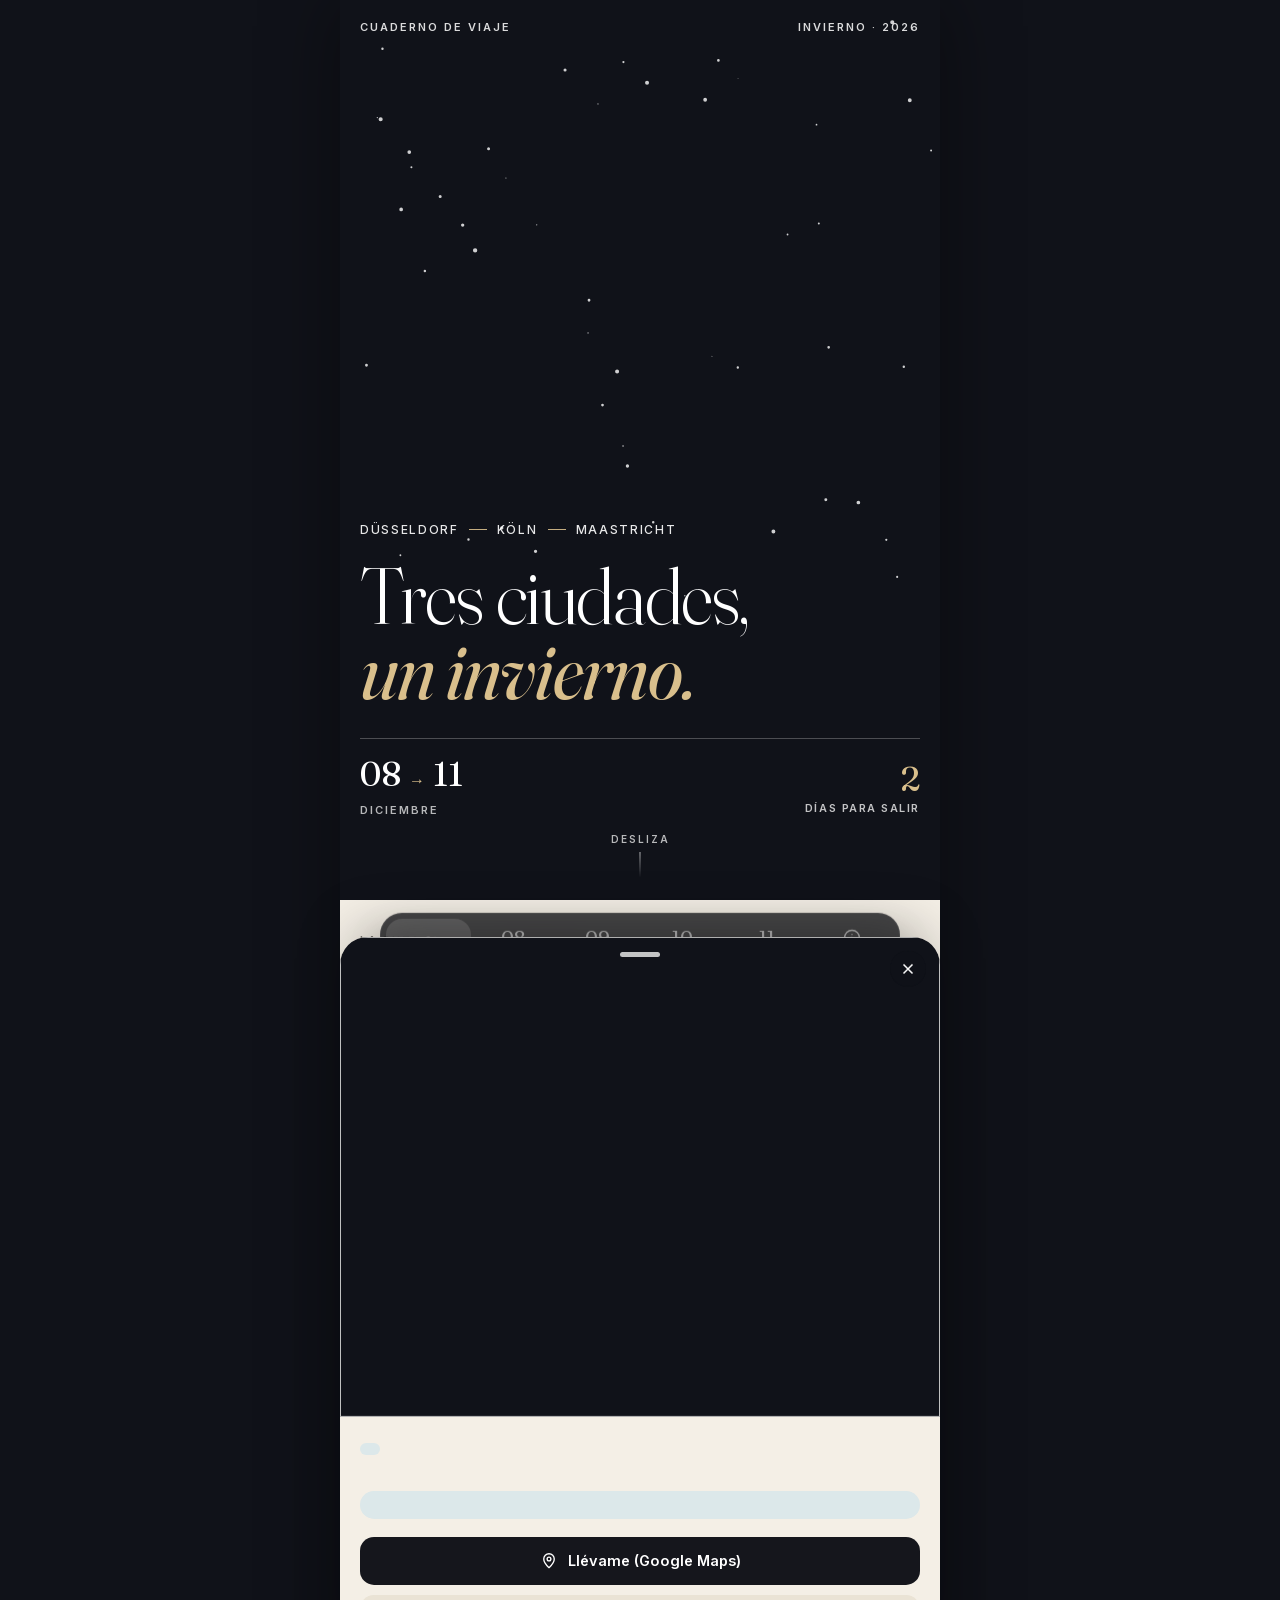
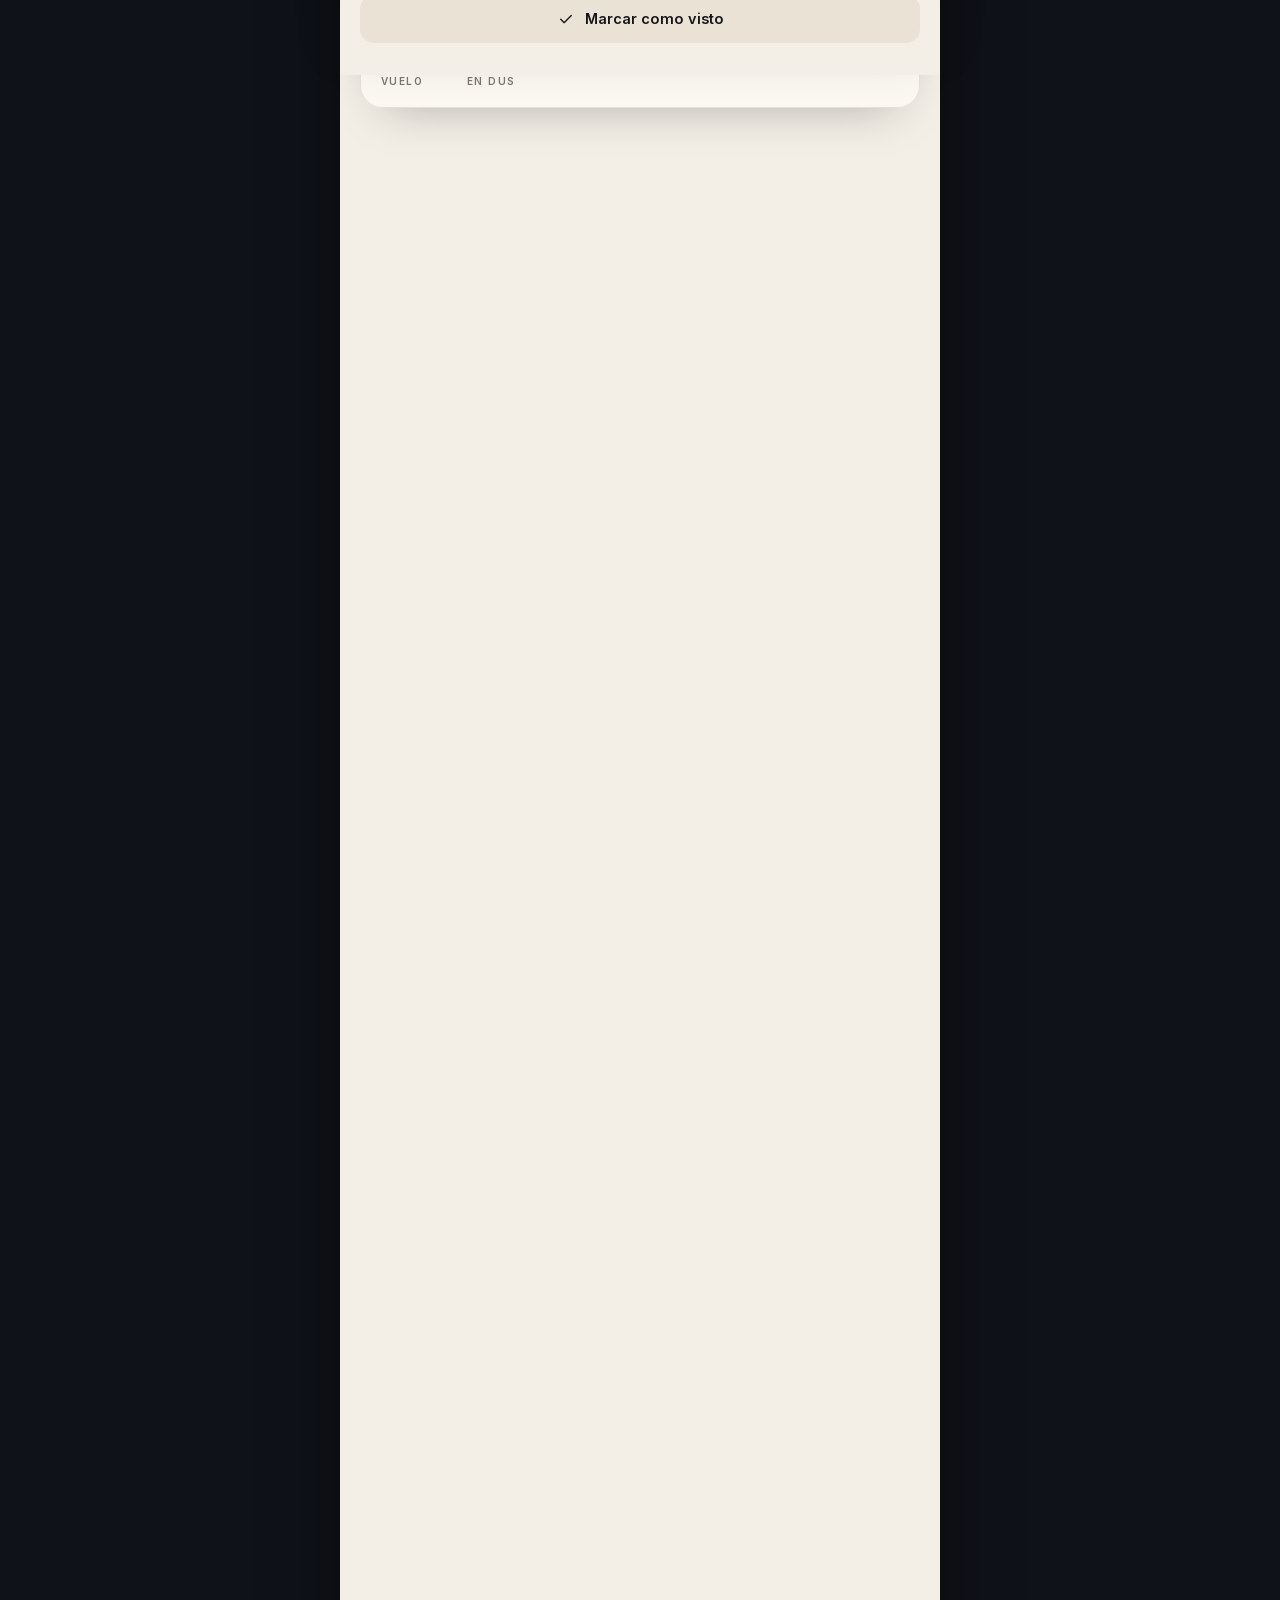
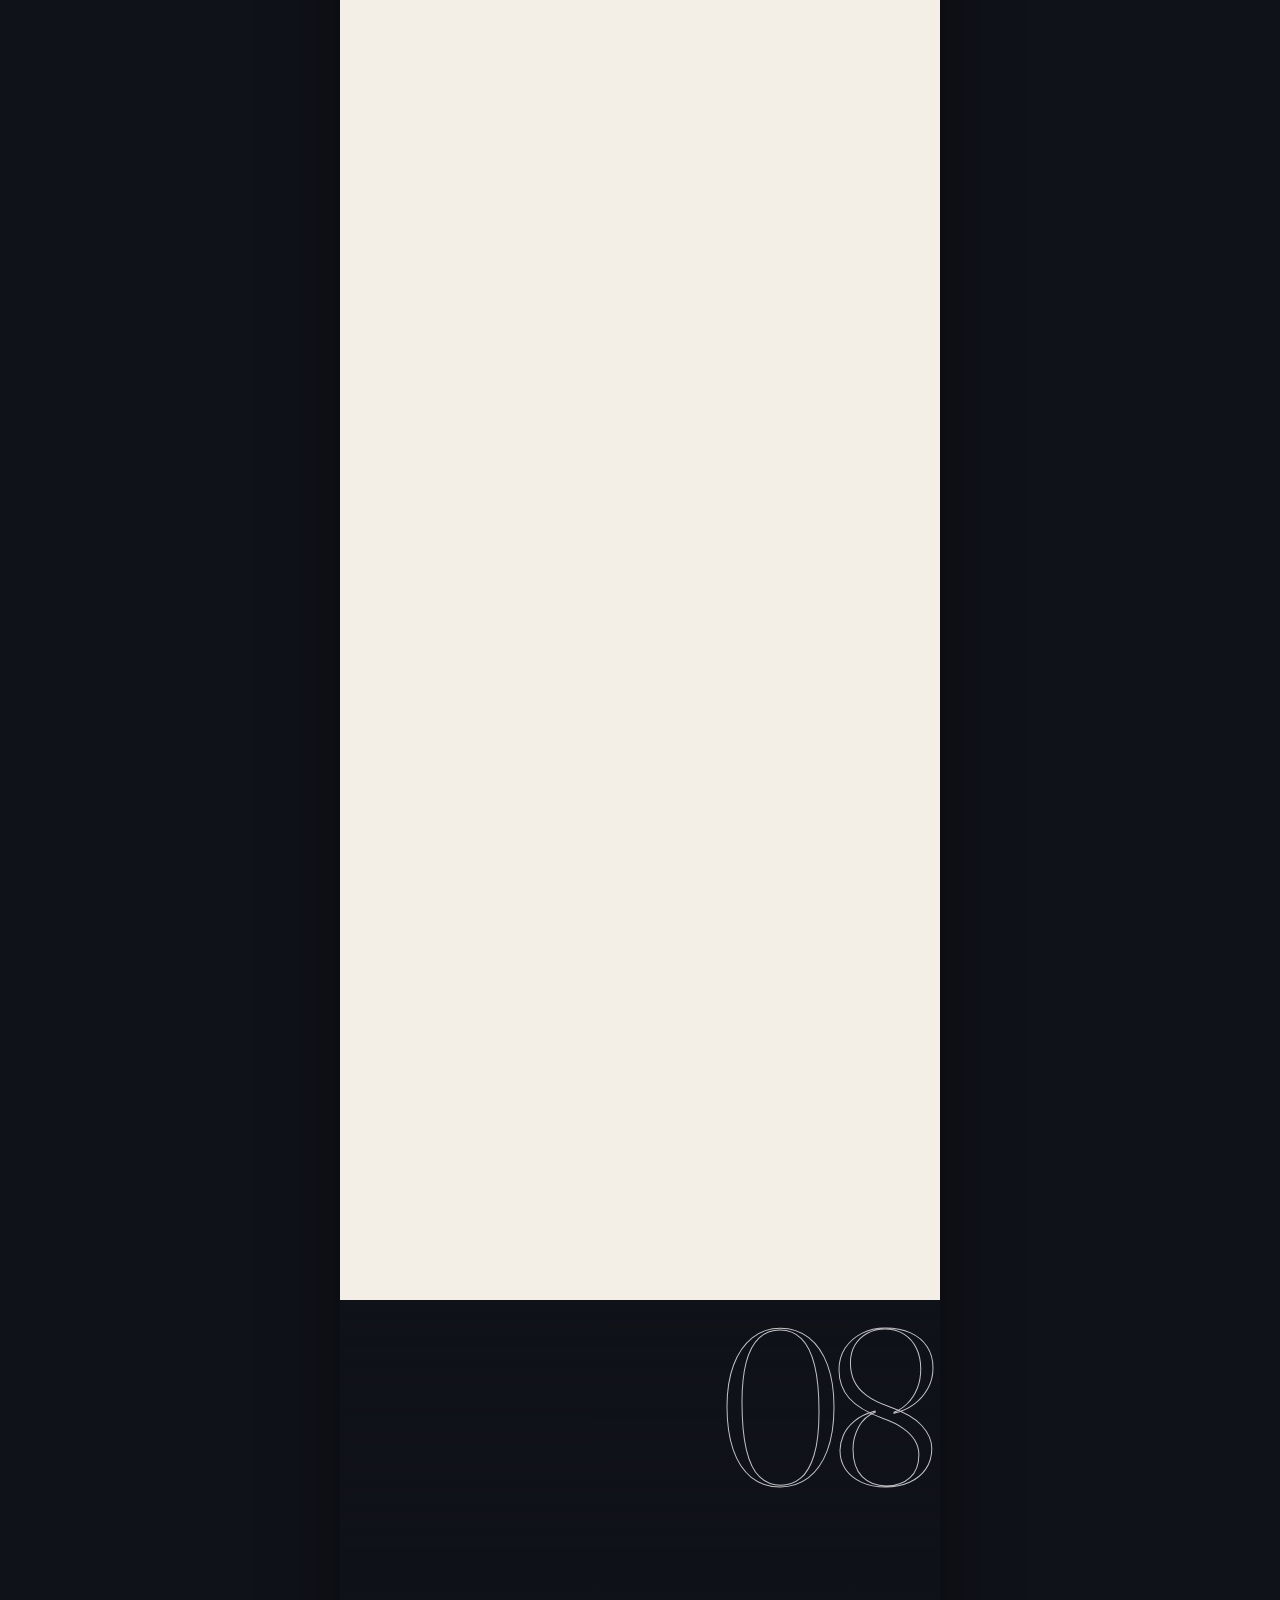
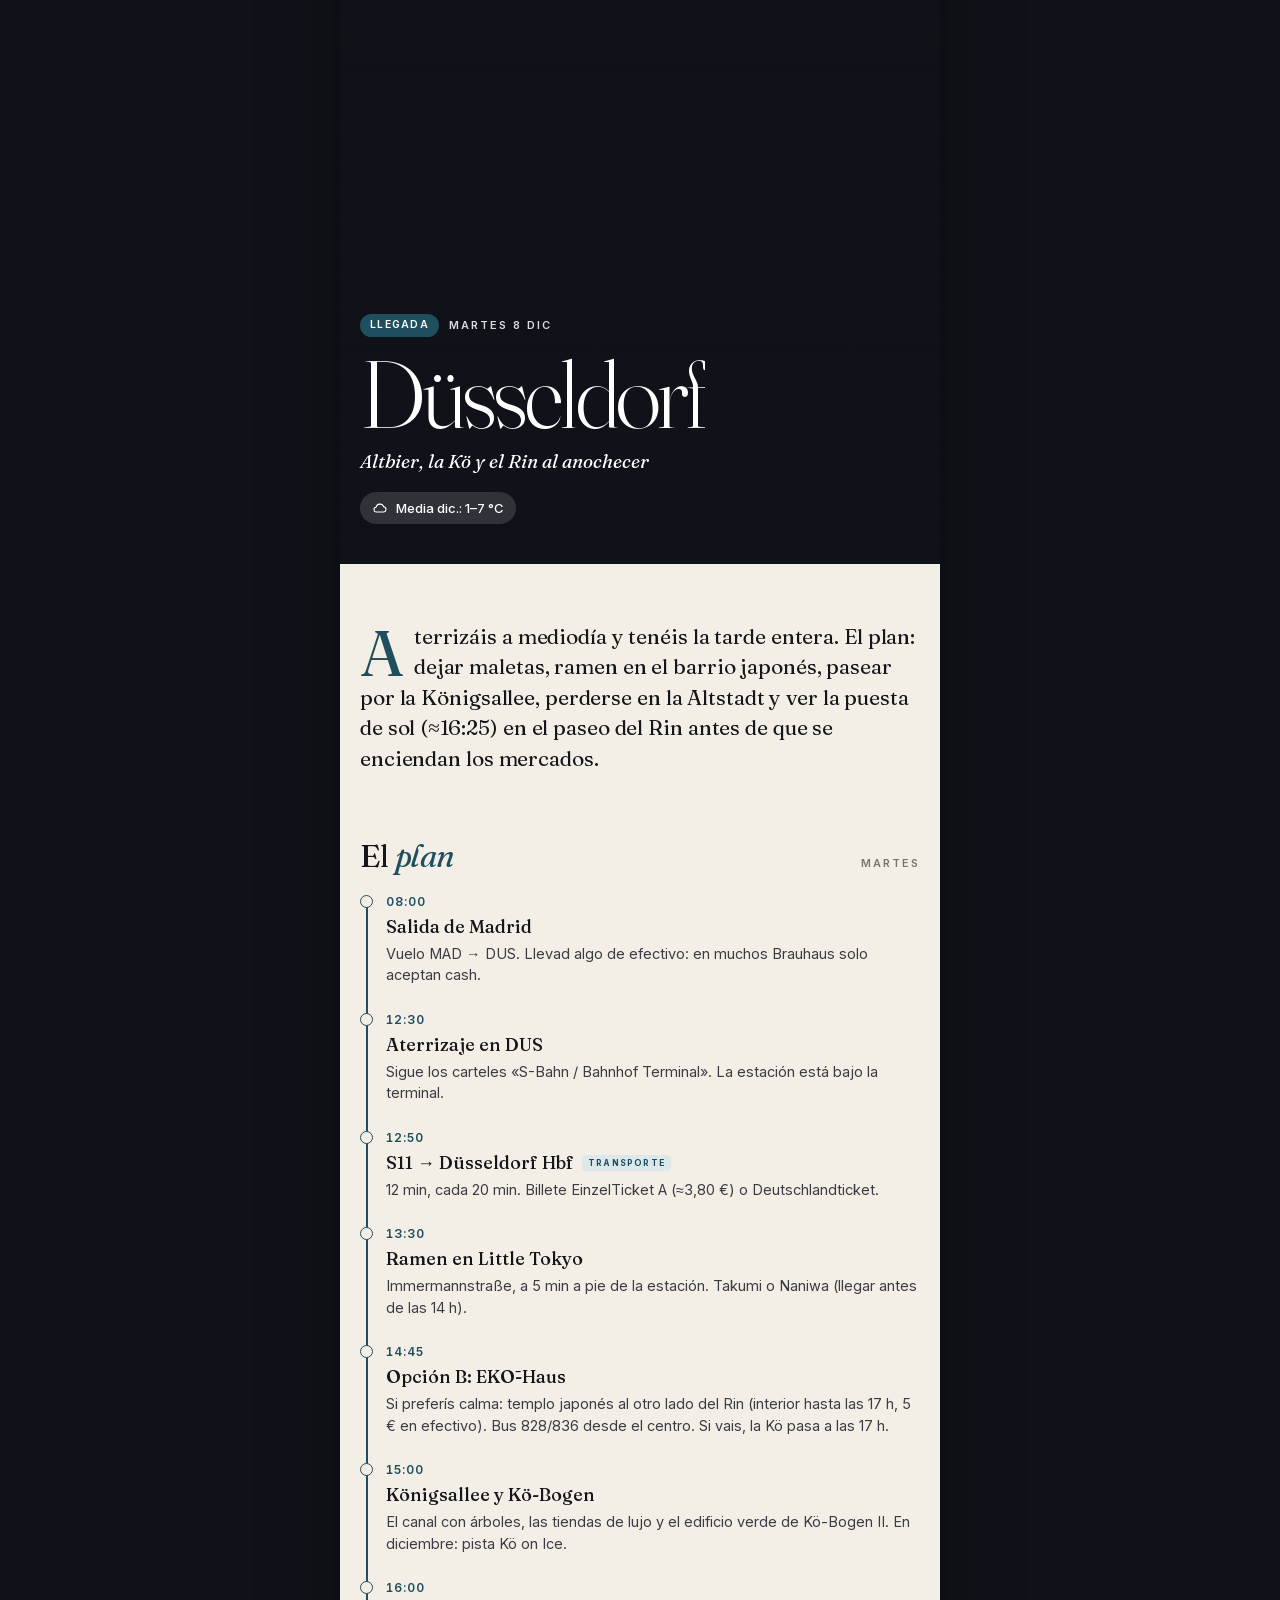
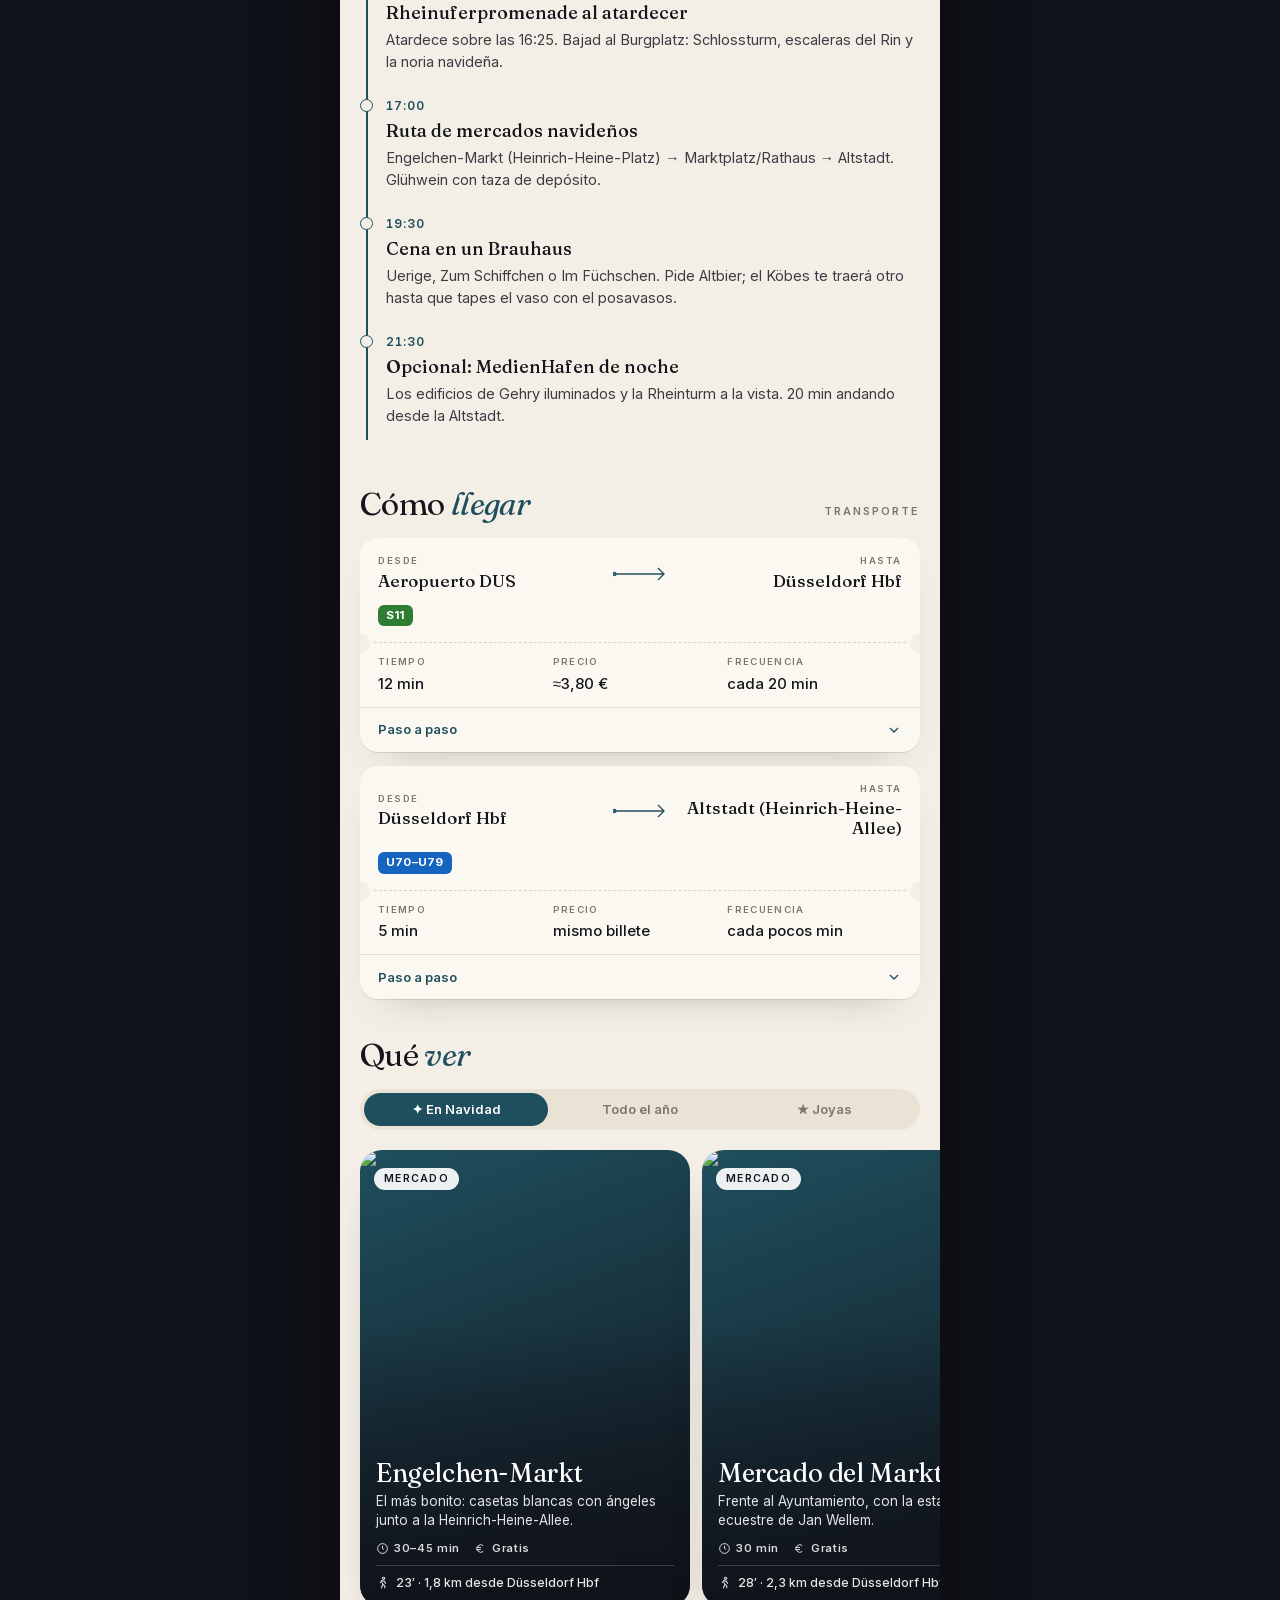
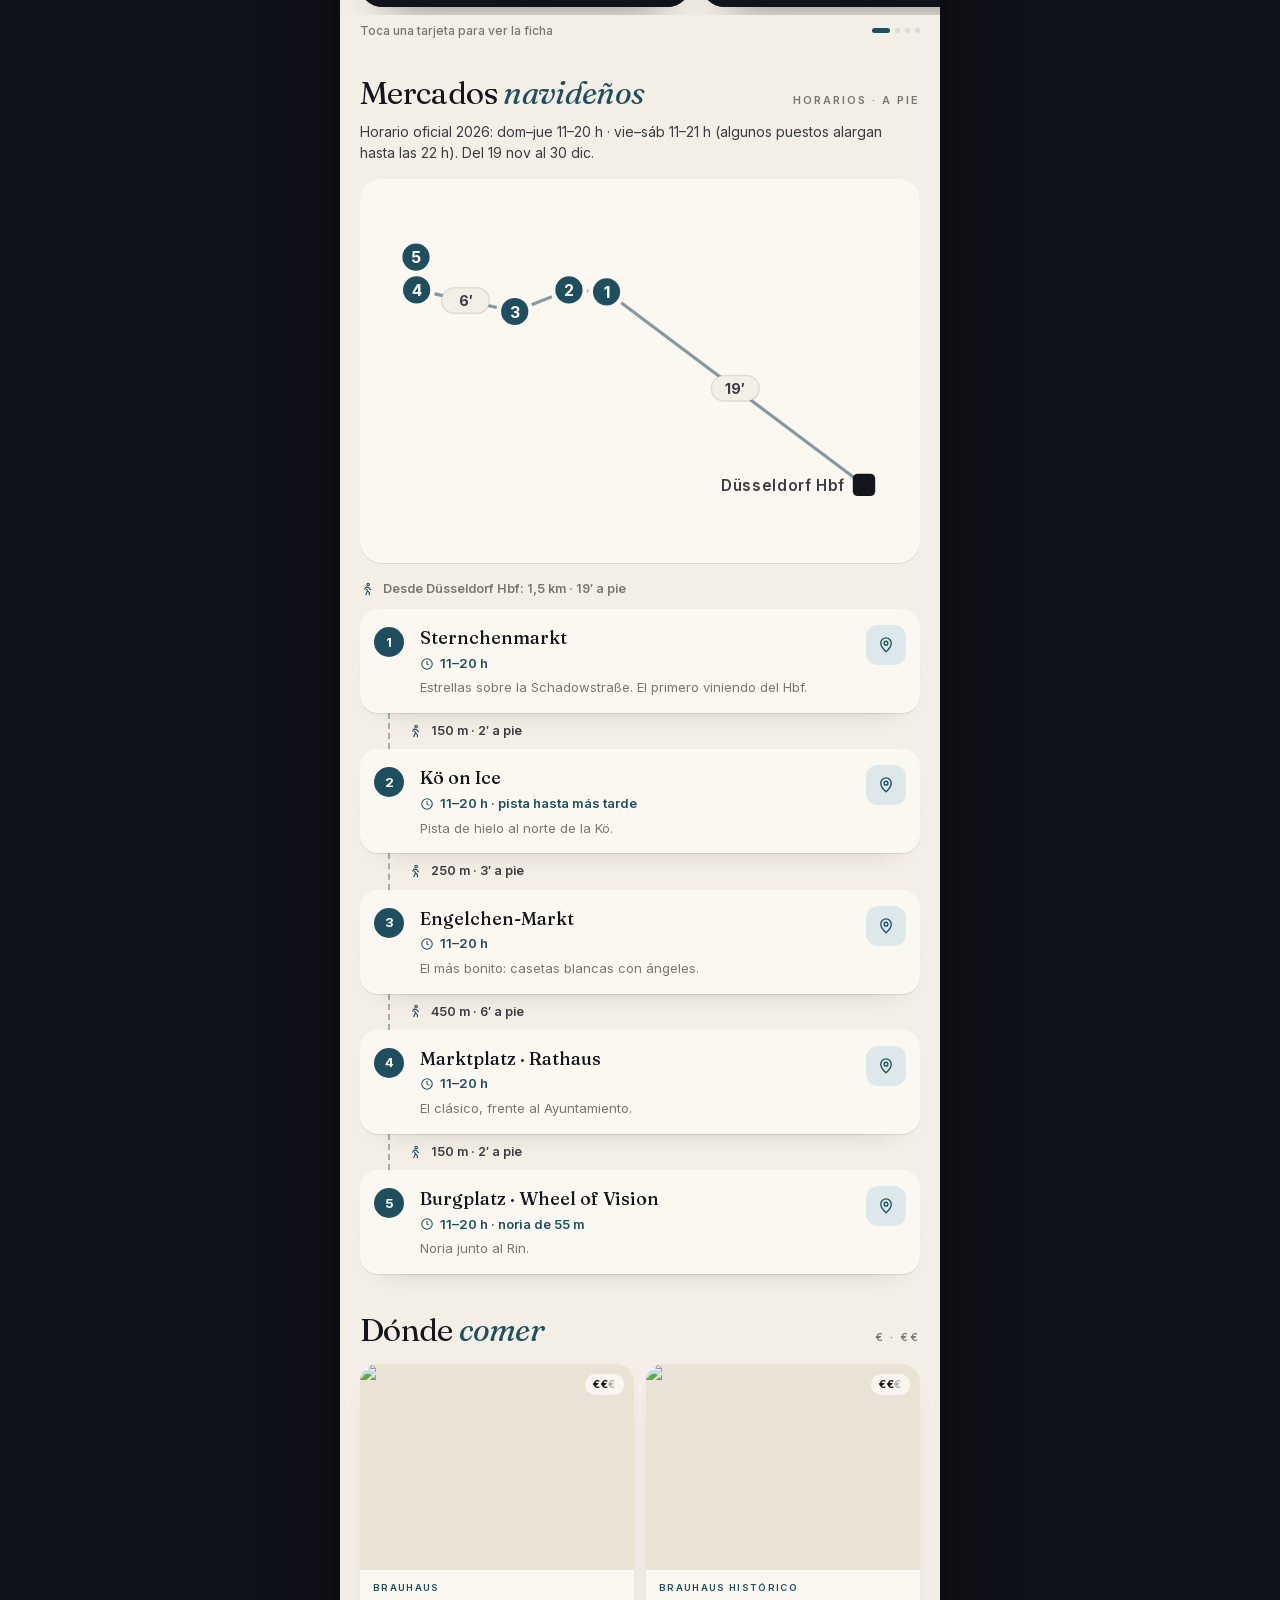
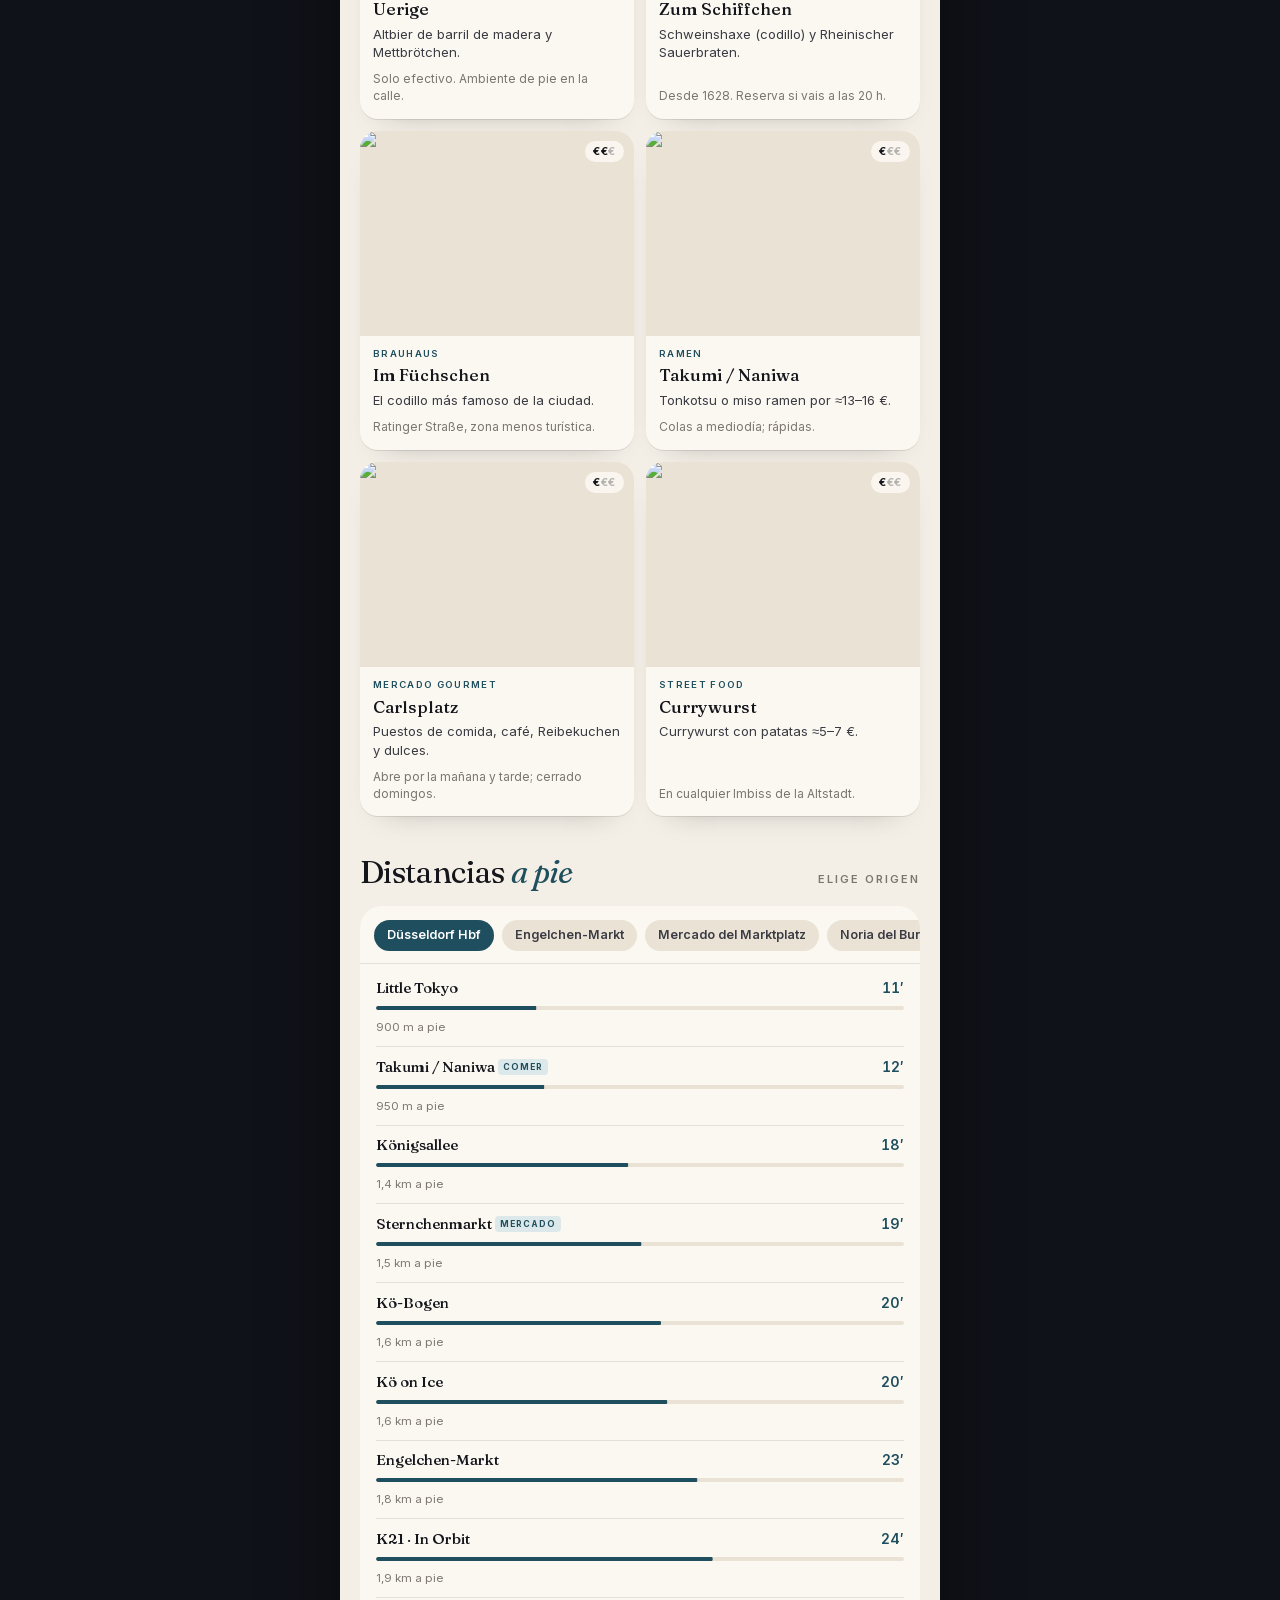
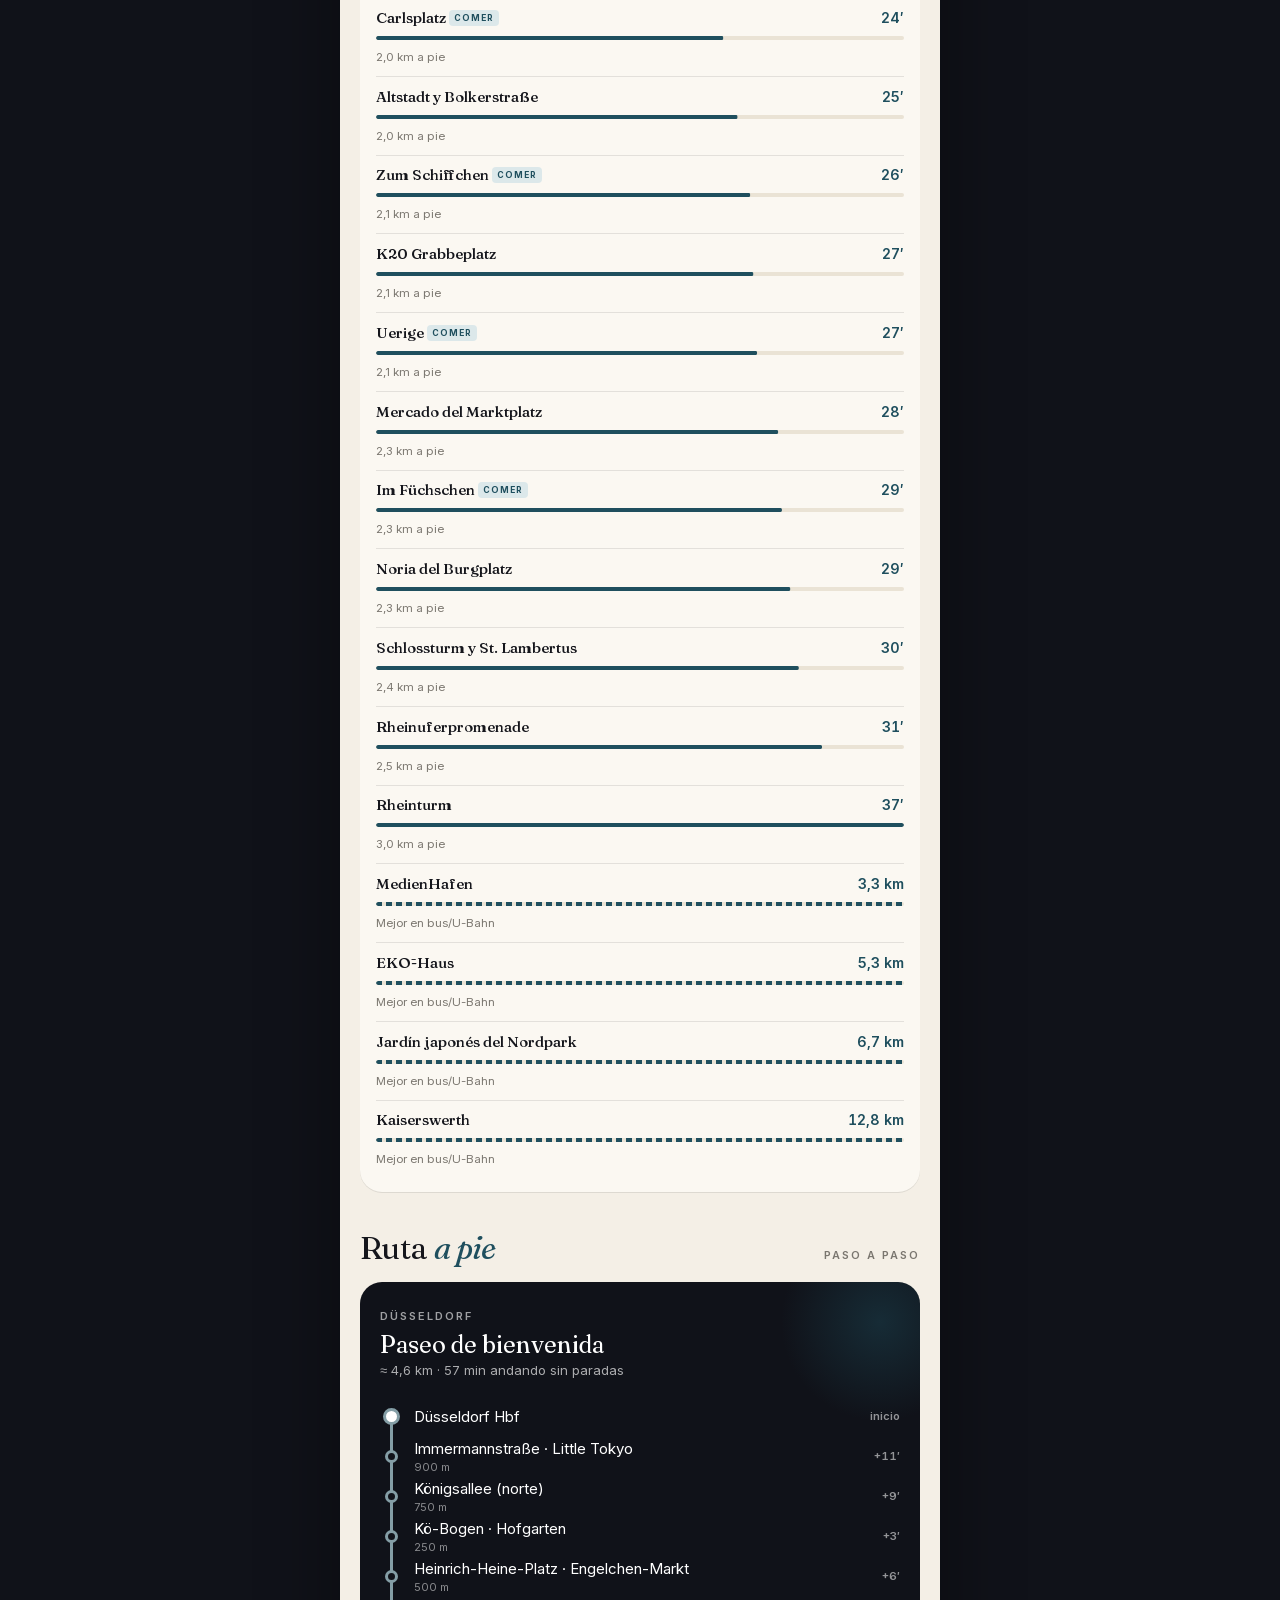
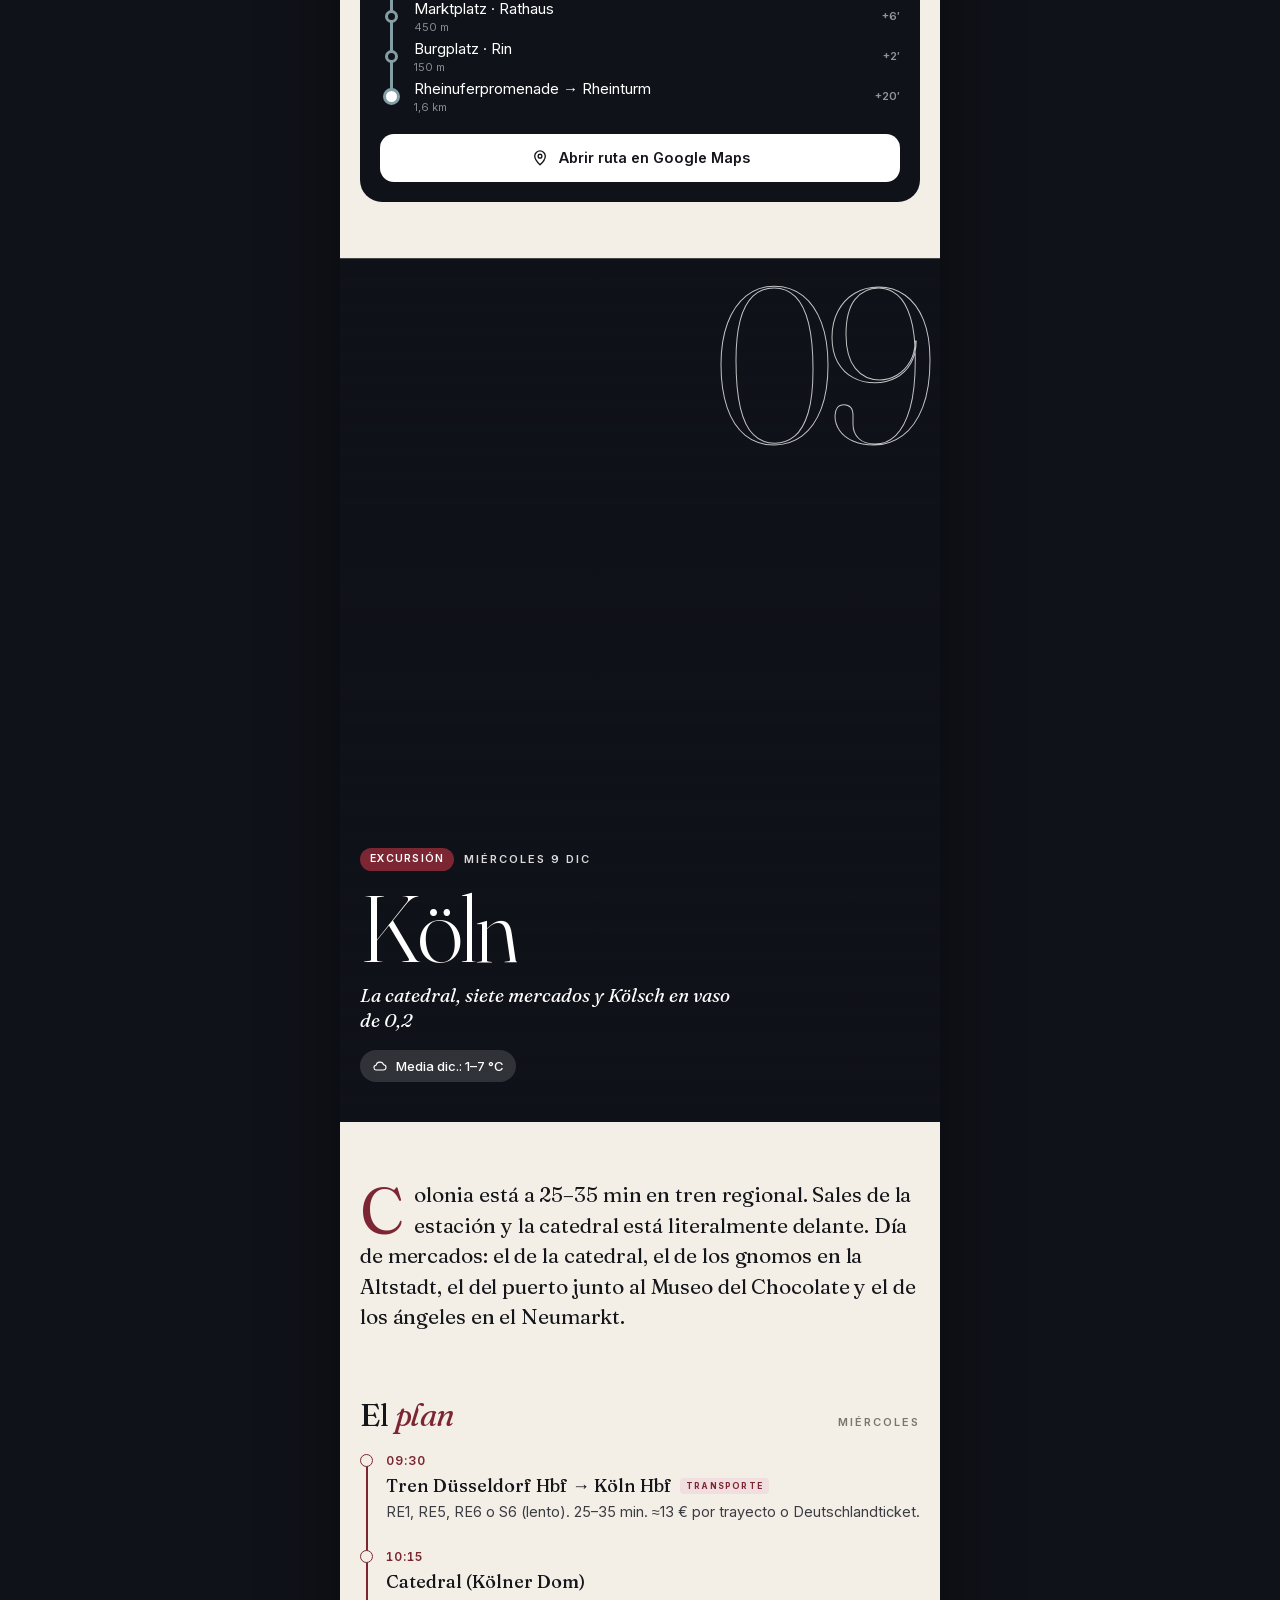
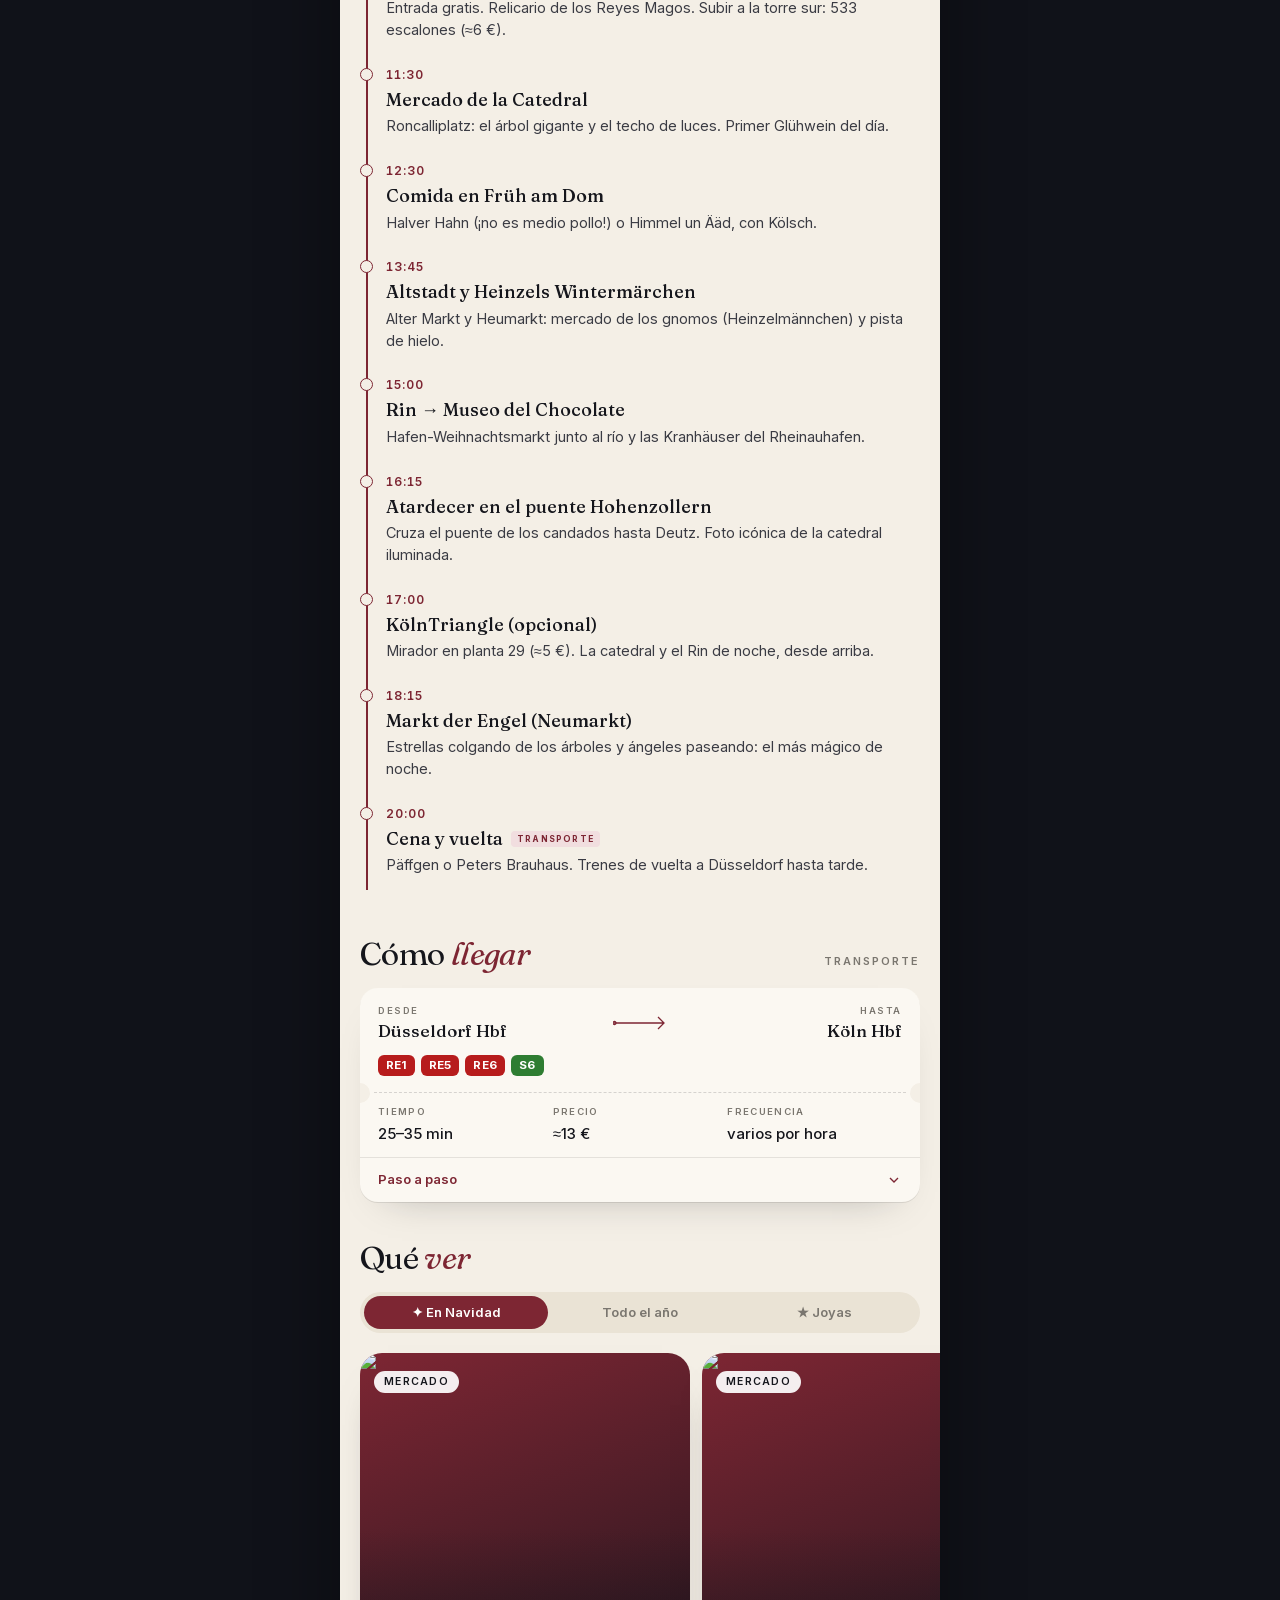
==== commit 7293f62a: "Distancias a pie, horarios de mercados navideños y joyas escondidas - Coordenadas reales (OpenStreet" ====
--- a/index.html
+++ b/index.html
@@ -131,6 +131,7 @@
           <p class="sheet__desc" id="sheetDesc"></p>
           <div class="sheet__facts" id="sheetFacts"></div>
           <div class="sheet__tip" id="sheetTip"></div>
+          <div class="sheet__near" id="sheetNear"></div>
           <div class="sheet__actions">
             <a class="btn btn--dark" id="sheetMaps" target="_blank" rel="noopener">
               <svg viewBox="0 0 24 24"><path d="M12 21s-7-6.2-7-11.5A7 7 0 0 1 19 9.5C19 14.8 12 21 12 21Z"/><circle cx="12" cy="9.5" r="2.5"/></svg>
--- a/css/style.css
+++ b/css/style.css
@@ -408,21 +408,22 @@
 
 /* --- qué ver: segmentado + carrusel --- */
 .seg {
-  position: relative; display: inline-grid; grid-template-columns: 1fr 1fr;
+  position: relative; display: grid; grid-template-columns: 1fr 1fr 1fr;
   background: var(--paper-2); border-radius: 99px; padding: 4px;
 }
 .seg button {
-  position: relative; z-index: 1; padding: 10px 16px; border-radius: 99px;
+  position: relative; z-index: 1; padding: 10px 6px; border-radius: 99px;
   font: 600 13px/1 var(--sans); color: var(--muted); transition: color .3s;
   white-space: nowrap;
 }
 .seg button.is-on { color: #fff; }
 .seg__pill {
-  position: absolute; top: 4px; bottom: 4px; left: 4px; width: calc(50% - 4px);
+  position: absolute; top: 4px; bottom: 4px; left: 4px; width: calc((100% - 8px) / 3);
   background: var(--accent); border-radius: 99px;
   transition: transform .45s var(--ease);
 }
 .seg[data-mode="always"] .seg__pill { transform: translateX(100%); }
+.seg[data-mode="gems"] .seg__pill { transform: translateX(200%); }
 
 .rail {
   display: flex; gap: 12px;
@@ -702,3 +703,67 @@
   .step__stats div b { font-size: 22px; }
   .route__cards { height: 186px; }
 }
+
+
+/* --- distancia en tarjeta --- */
+.poi__from { display: flex; align-items: center; gap: 6px; margin-top: 10px; padding-top: 10px; border-top: 1px solid rgba(255,255,255,.2); font: 500 12px/1.2 var(--sans); opacity: .9; }
+.poi__from svg { width: 14px; height: 14px; stroke: currentColor; fill: none; stroke-width: 1.8; flex: none; }
+.walk__name small { display: block; font-size: 11px; opacity: .5; margin-top: 2px; }
+
+/* --- mercados --- */
+.mk__note { margin: -6px 0 16px; font-size: 14px; line-height: 1.5; color: var(--ink-2); }
+.mk__map { background: var(--card); border-radius: var(--radius); box-shadow: 0 1px 0 var(--line); padding: 8px; margin-bottom: 18px; }
+.mm { width: 100%; height: auto; overflow: visible; }
+.mm__path { fill: none; stroke: var(--c); stroke-width: 2; stroke-dasharray: 1; stroke-dashoffset: 1; stroke-linecap: round; stroke-linejoin: round; opacity: .55; transition: stroke-dashoffset 1.8s var(--ease) .2s; }
+.mk__map.in .mm__path { stroke-dashoffset: 0; }
+.mm__dot circle { fill: var(--c); stroke: var(--card); stroke-width: 3; }
+.mm__dot text { font: 700 10px var(--sans); fill: #fff; text-anchor: middle; }
+.mm__base rect { fill: var(--ink); }
+.mm__base text { font: 600 9.5px var(--sans); fill: var(--ink-2); letter-spacing: .04em; }
+.mm__lbl rect { fill: var(--paper); stroke: var(--line); }
+.mm__lbl text { font: 700 9px var(--sans); fill: var(--ink-2); text-anchor: middle; }
+.mk { list-style: none; margin: 0; padding: 0; }
+.mk__item { display: grid; grid-template-columns: 34px 1fr 40px; gap: 12px; align-items: start; background: var(--card); border-radius: 18px; padding: 16px 14px; box-shadow: 0 1px 0 var(--line), 0 14px 30px -26px rgba(21,22,28,.4); }
+.mk__n { width: 30px; height: 30px; border-radius: 50%; display: grid; place-items: center; background: var(--accent); color: #fff; font: 700 13px/1 var(--sans); margin-top: 2px; }
+.mk__txt h4 { font: 500 18px/1.2 var(--serif); margin: 2px 0 6px; }
+.mk__h { display: flex; align-items: center; gap: 6px; margin: 0; font: 600 13px/1.35 var(--sans); color: var(--accent); }
+.mk__h svg { width: 14px; height: 14px; stroke: currentColor; fill: none; stroke-width: 1.8; flex: none; }
+.mk__tip { margin: 6px 0 0; font-size: 13px; line-height: 1.45; color: var(--muted); }
+.mk__status:empty { display: none; }
+.mk__status { display: inline-block; margin-top: 10px; padding: 5px 9px; border-radius: 99px; font: 700 10.5px/1 var(--sans); letter-spacing: .06em; text-transform: uppercase; }
+.mk__status.is-open { background: #DDEFE2; color: #1E6B3A; }
+.mk__status.is-soon { background: #F3E9D6; color: #8A6A3A; }
+.mk__status.is-closed { background: var(--paper-2); color: var(--muted); }
+.mk__go { width: 40px; height: 40px; border-radius: 12px; display: grid; place-items: center; background: var(--accent-soft); }
+.mk__go svg { width: 18px; height: 18px; stroke: var(--accent); fill: none; stroke-width: 1.8; }
+.mk__hop { display: flex; align-items: center; gap: 8px; margin: 0 0 0 28px; padding: 10px 0 10px 18px; border-left: 2px dashed color-mix(in srgb, var(--accent) 40%, transparent); font: 600 12.5px/1.3 var(--sans); color: var(--ink-2); }
+.mk__hop svg { width: 15px; height: 15px; stroke: var(--accent); fill: none; stroke-width: 1.8; flex: none; }
+.mk__hop--start { border-left: 0; margin-left: 0; padding: 0 0 12px; color: var(--muted); }
+
+/* --- explorador de distancias --- */
+.dx { background: var(--card); border-radius: var(--radius); box-shadow: 0 1px 0 var(--line); padding: 14px 0 6px; overflow: hidden; }
+.dx__chips { display: flex; gap: 8px; overflow-x: auto; padding: 0 14px 12px; scrollbar-width: none; }
+.dx__chips::-webkit-scrollbar { display: none; }
+.dx__chips button { flex: none; padding: 9px 13px; border-radius: 99px; background: var(--paper-2); font: 600 12.5px/1 var(--sans); color: var(--ink-2); white-space: nowrap; transition: background .3s, color .3s; }
+.dx__chips button.is-on { background: var(--accent); color: #fff; }
+.dx__list { list-style: none; margin: 0; padding: 4px 16px 8px; border-top: 1px solid var(--line); }
+.dx__list li { padding: 11px 0; border-bottom: 1px solid var(--line); animation: poiIn .5s var(--ease) both; animation-delay: calc(var(--i) * 35ms); }
+.dx__list li:last-child { border-bottom: 0; }
+.dx__row { display: flex; justify-content: space-between; align-items: baseline; gap: 12px; }
+.dx__name { font: 500 15px/1.25 var(--serif); }
+.dx__name i { font: 700 8.5px/1 var(--sans); font-style: normal; letter-spacing: .12em; text-transform: uppercase; color: var(--accent); background: var(--accent-soft); padding: 3px 5px; border-radius: 4px; vertical-align: 2px; }
+.dx__row b { font: 600 14px/1 var(--sans); font-variant-numeric: tabular-nums; color: var(--accent); }
+.dx__bar { height: 4px; border-radius: 9px; background: var(--paper-2); margin: 8px 0 5px; overflow: hidden; }
+.dx__bar span { display: block; height: 100%; width: 100%; background: var(--accent); border-radius: 9px; transform-origin: left; transform: scaleX(var(--w)); animation: bar .8s var(--ease) both; animation-delay: calc(var(--i) * 35ms); }
+@keyframes bar { from { transform: scaleX(0); } }
+.dx__list small { font-size: 11.5px; color: var(--muted); }
+.dx__list li.is-far .dx__bar span { background: repeating-linear-gradient(90deg, var(--accent) 0 6px, transparent 6px 10px); }
+
+/* --- ficha: cerca --- */
+.sheet__near:empty { display: none; }
+.sheet__near { background: var(--card); border-radius: 14px; padding: 14px 16px 6px; box-shadow: 0 1px 0 var(--line); margin-bottom: 18px; }
+.sheet__near h4 { margin: 0 0 6px; font: 600 10px/1 var(--sans); letter-spacing: .14em; text-transform: uppercase; color: var(--muted); }
+.sheet__near ul { list-style: none; margin: 0; padding: 0; }
+.sheet__near li { display: flex; justify-content: space-between; gap: 12px; padding: 9px 0; border-bottom: 1px solid var(--line); font-size: 14px; }
+.sheet__near li:last-child { border-bottom: 0; }
+.sheet__near b { font: 600 13px/1.3 var(--sans); color: var(--accent); white-space: nowrap; }
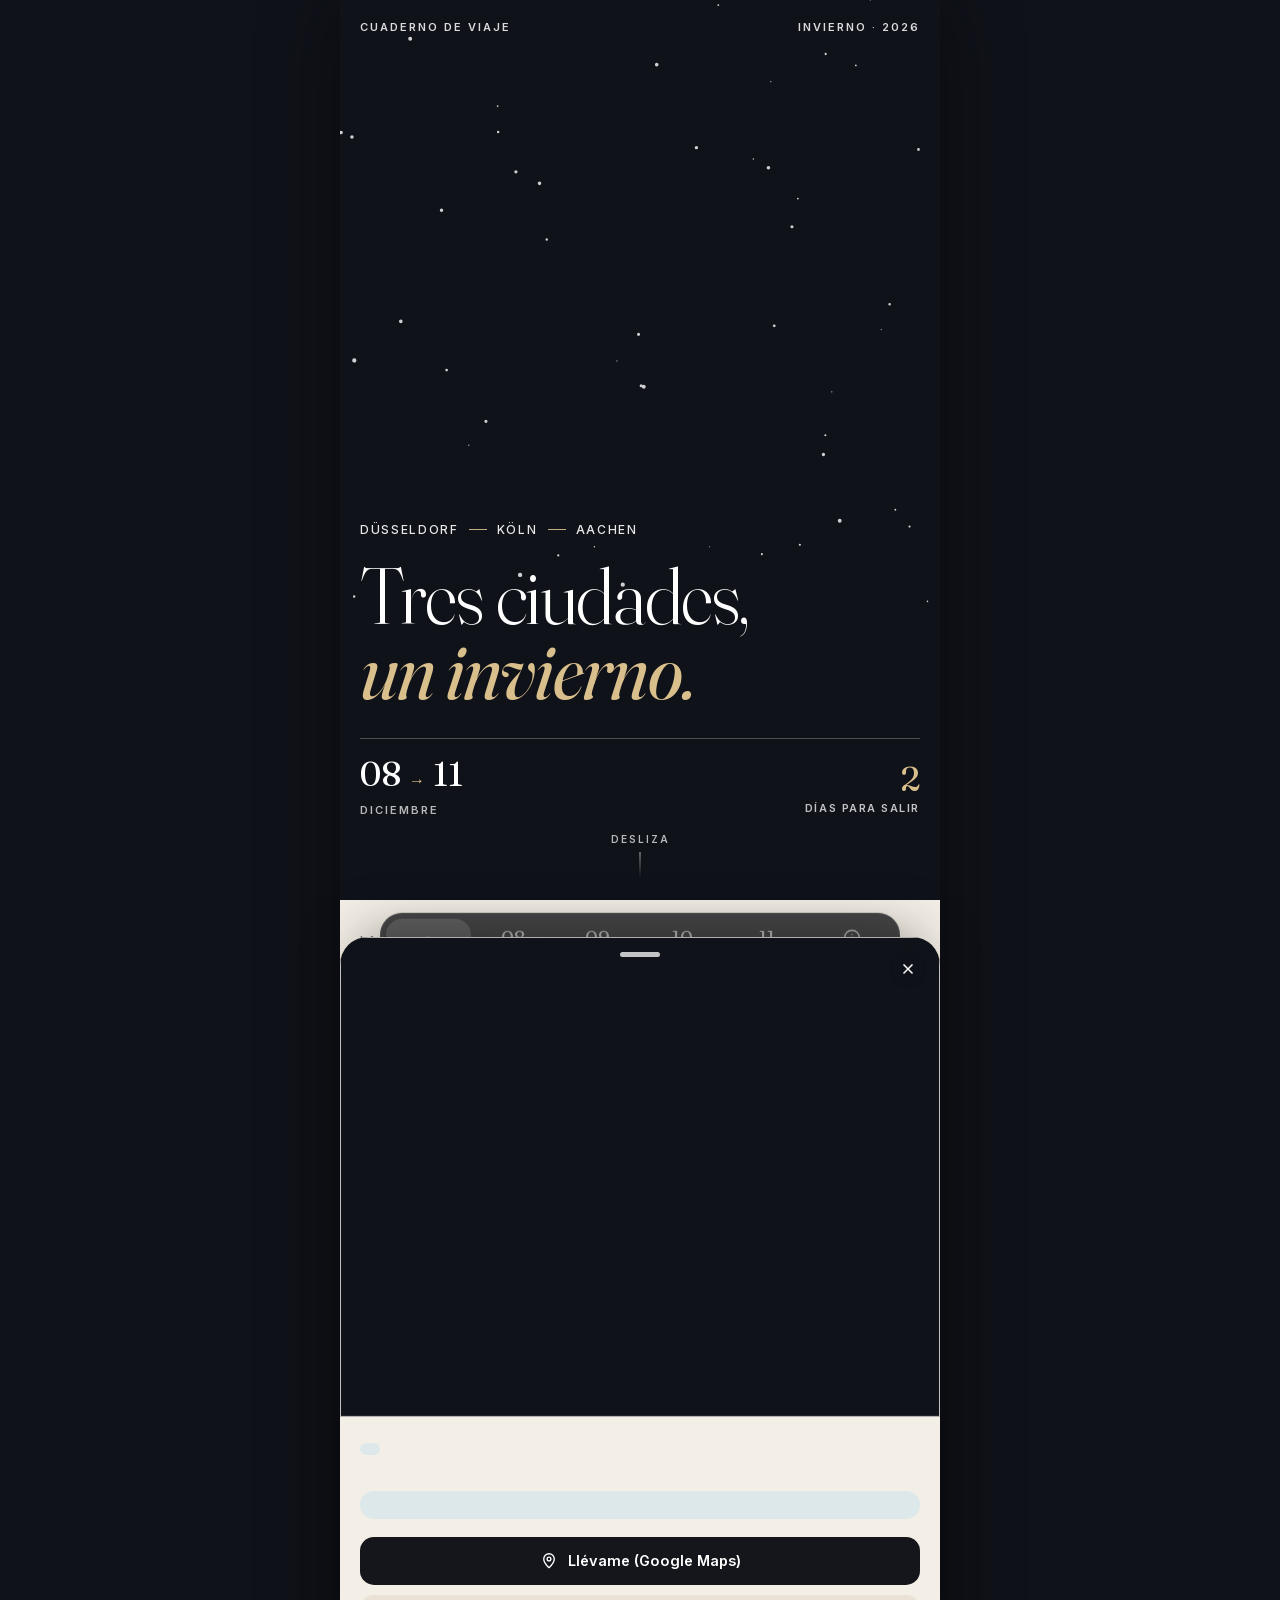
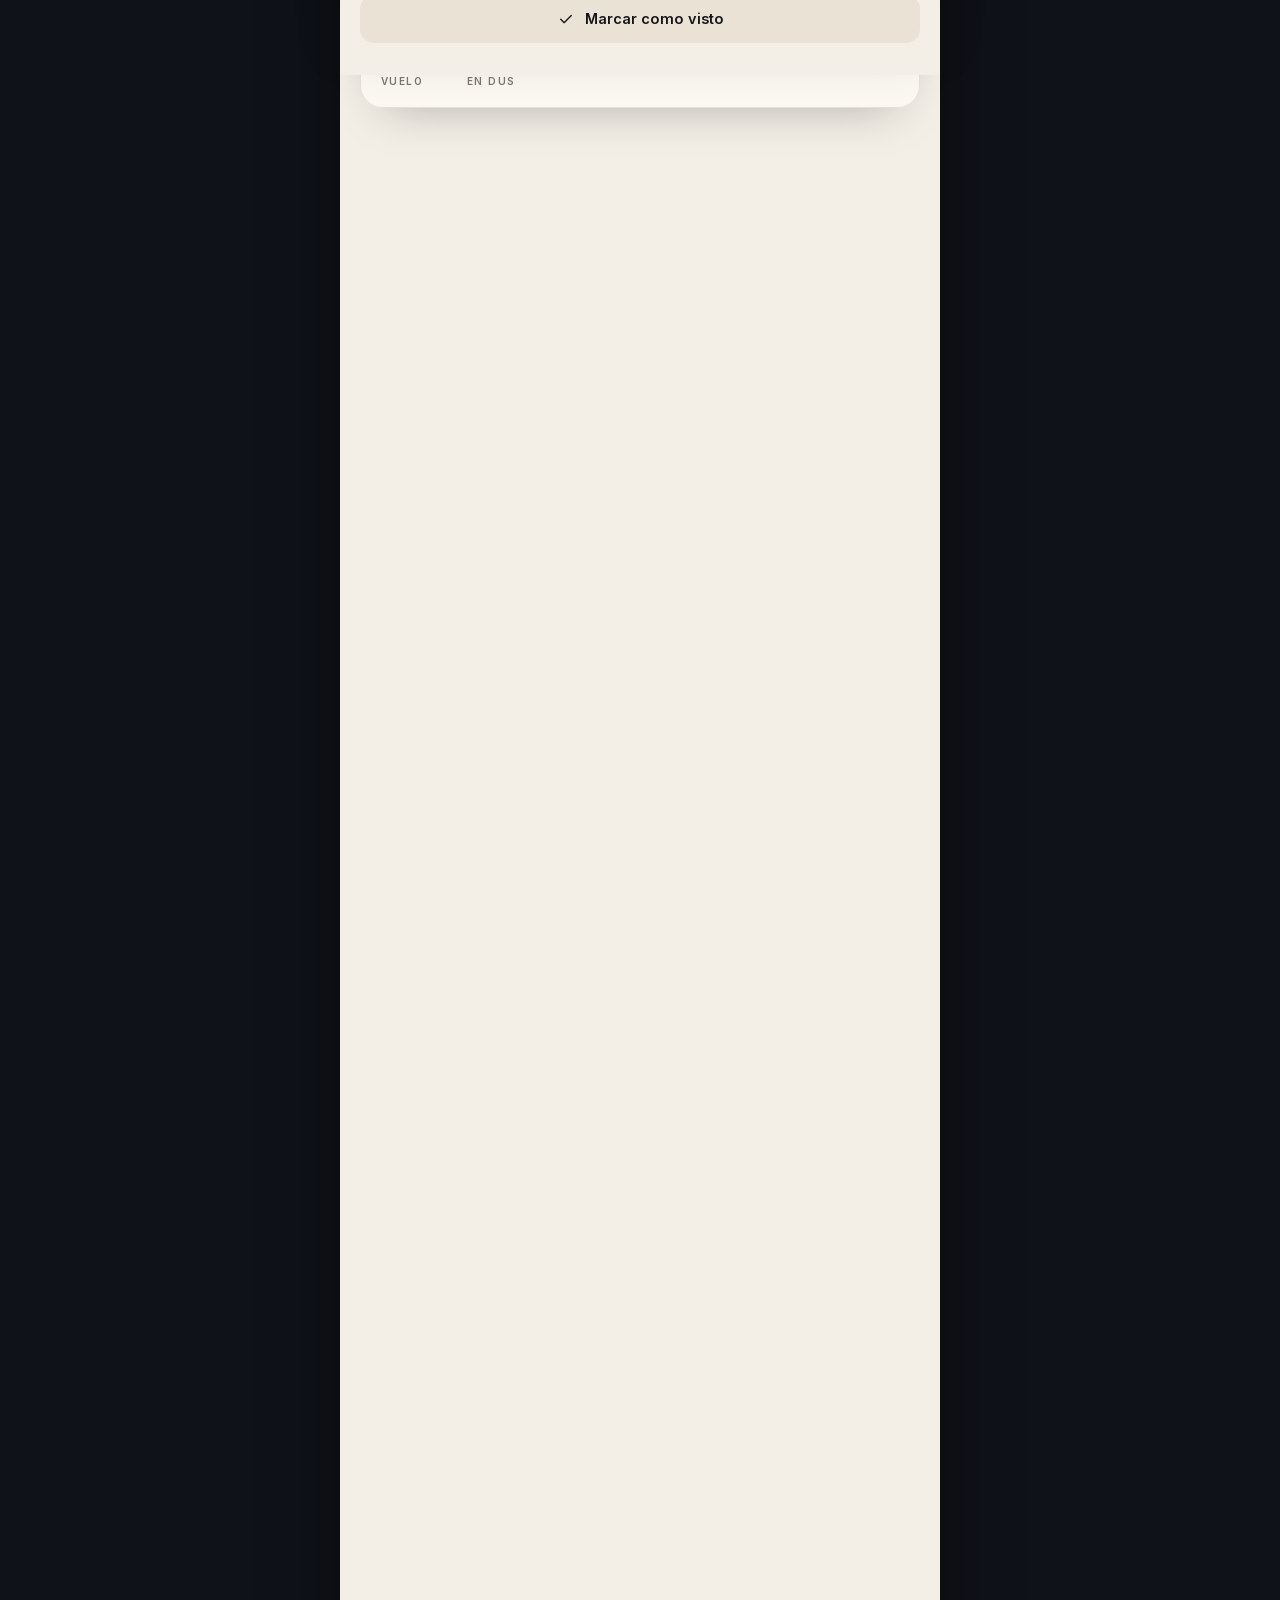
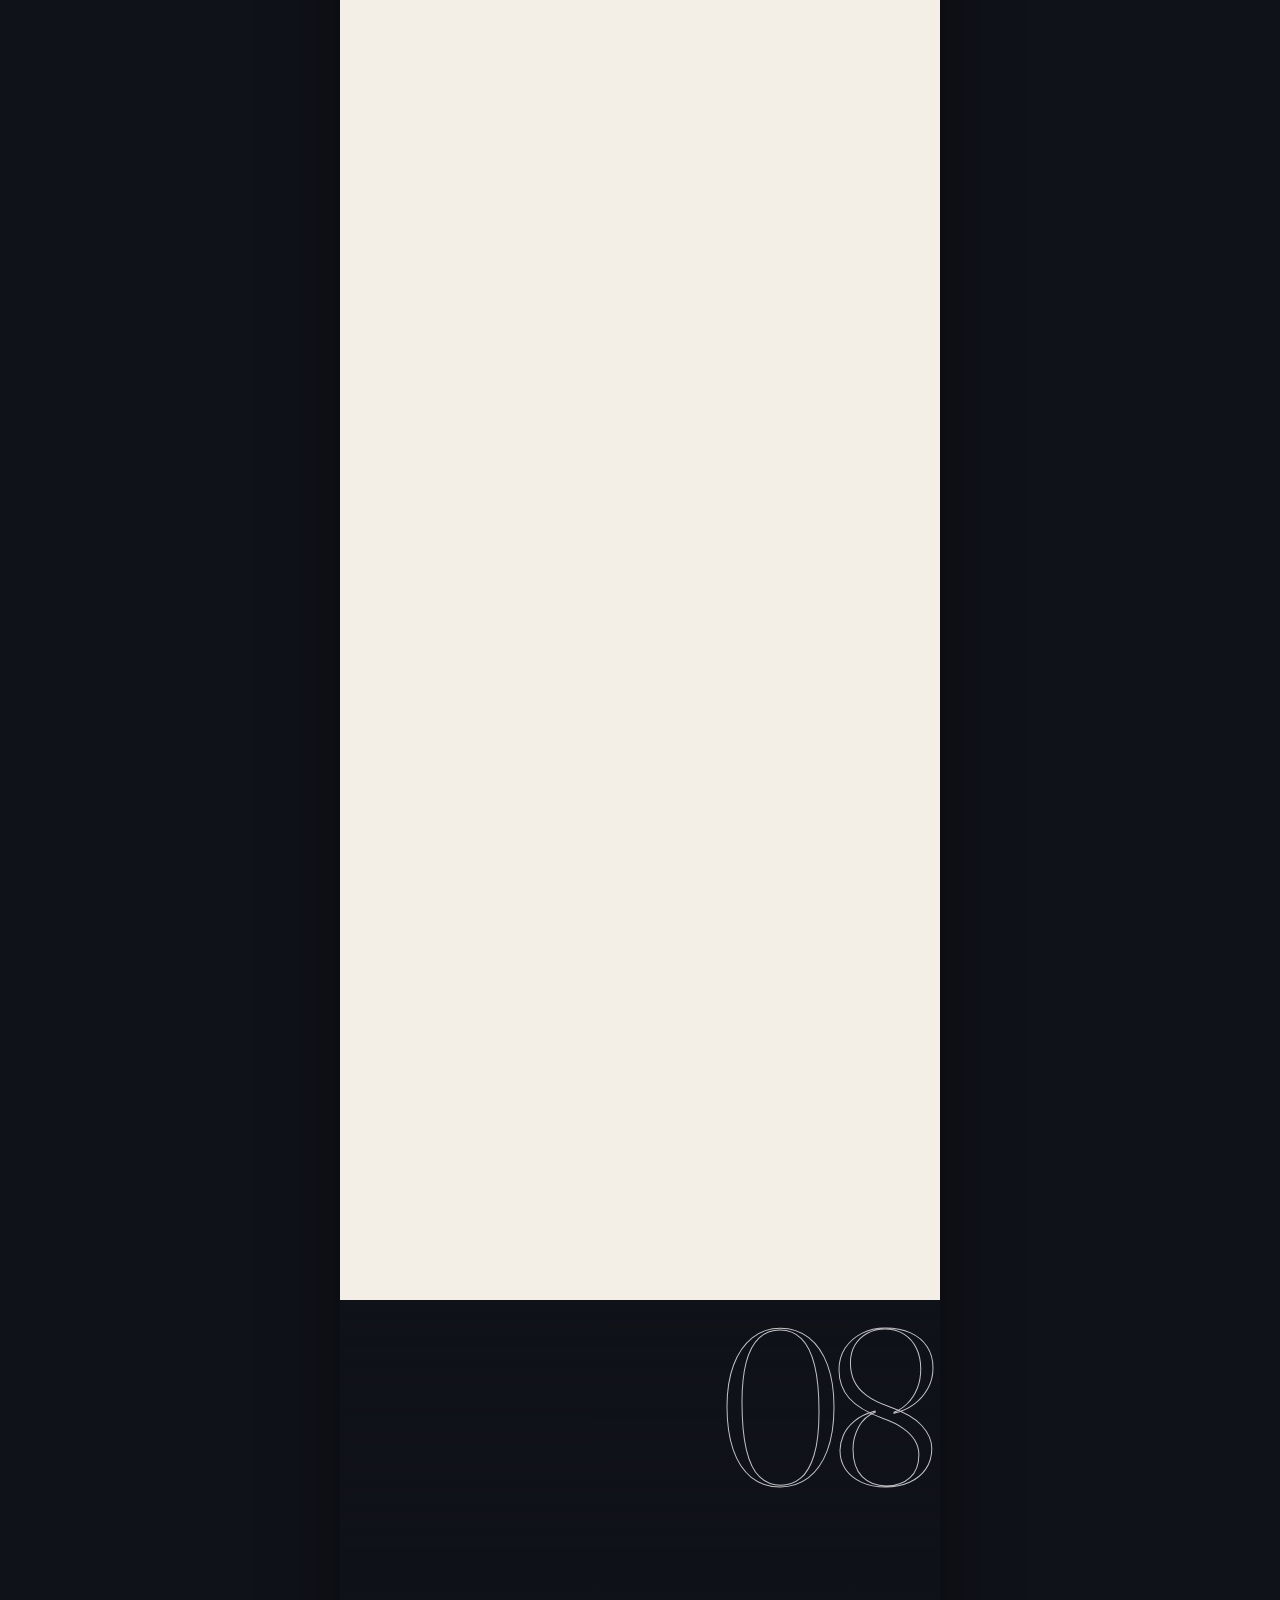
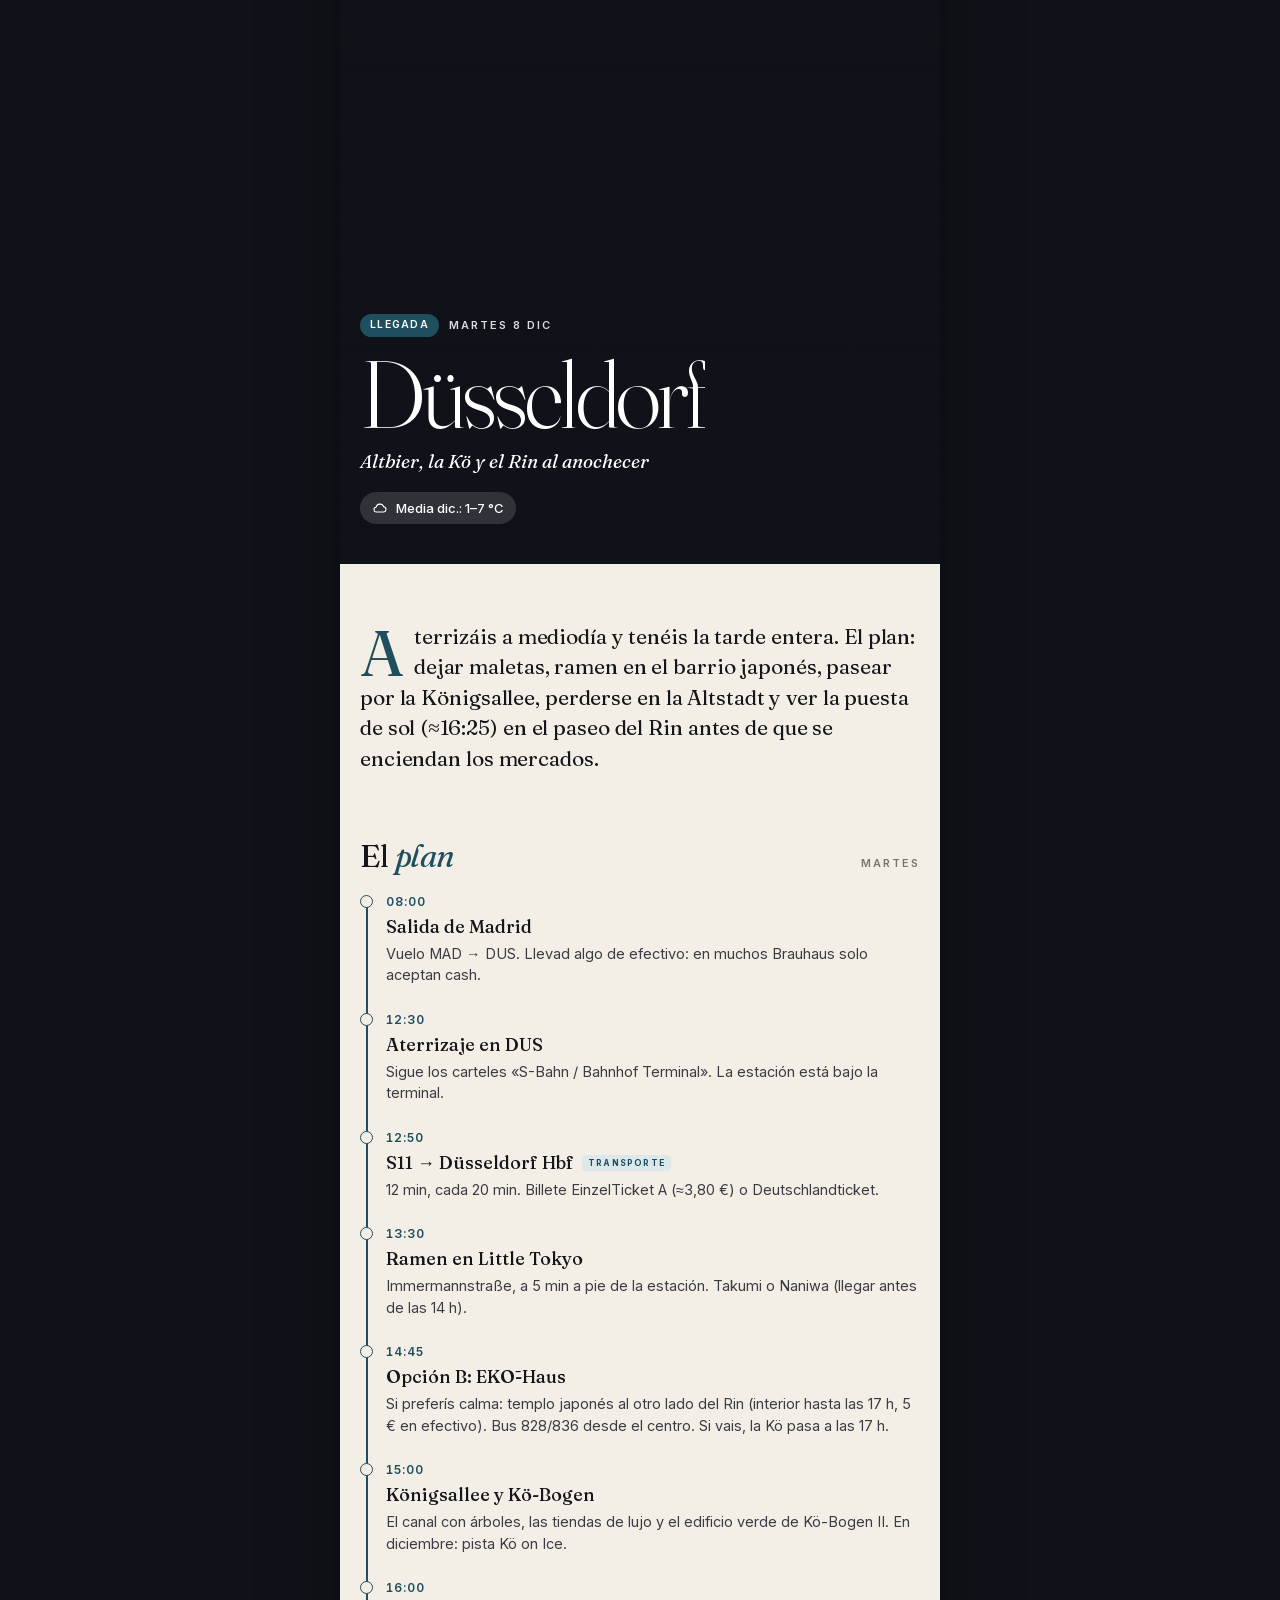
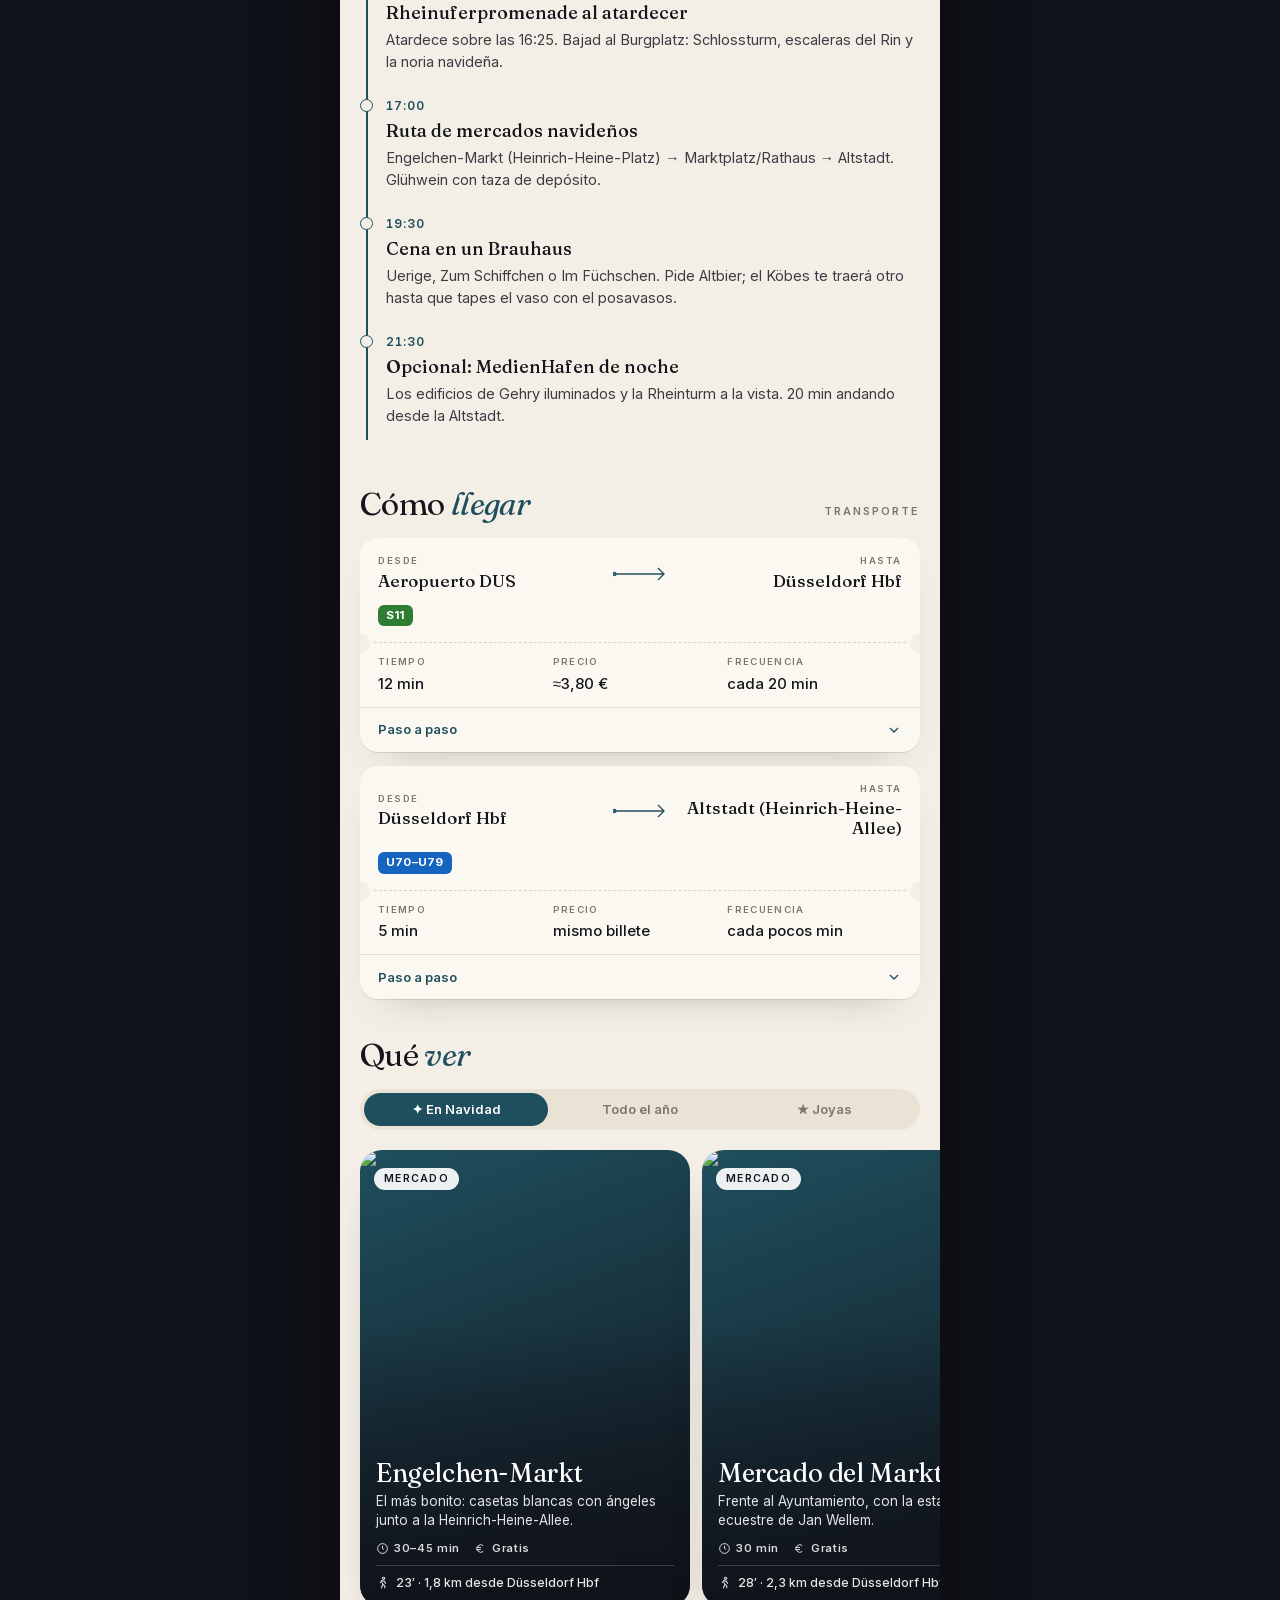
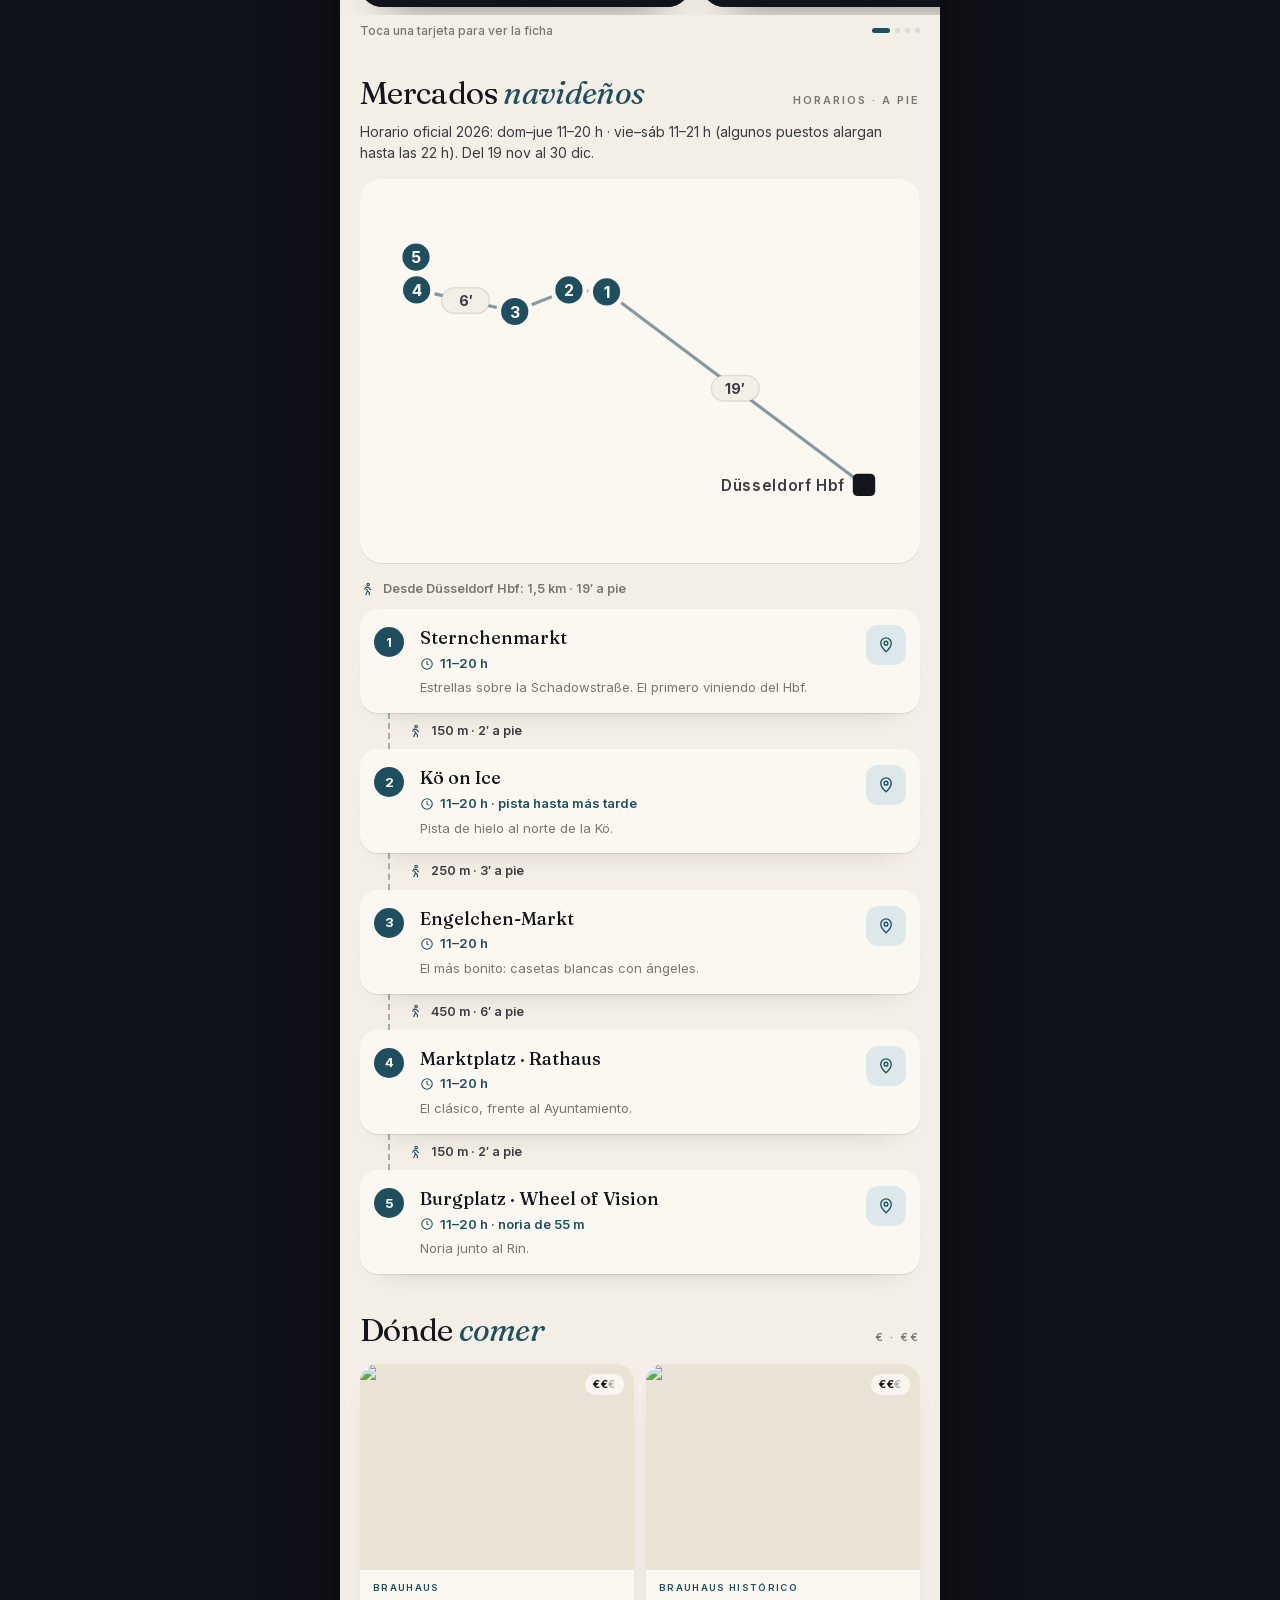
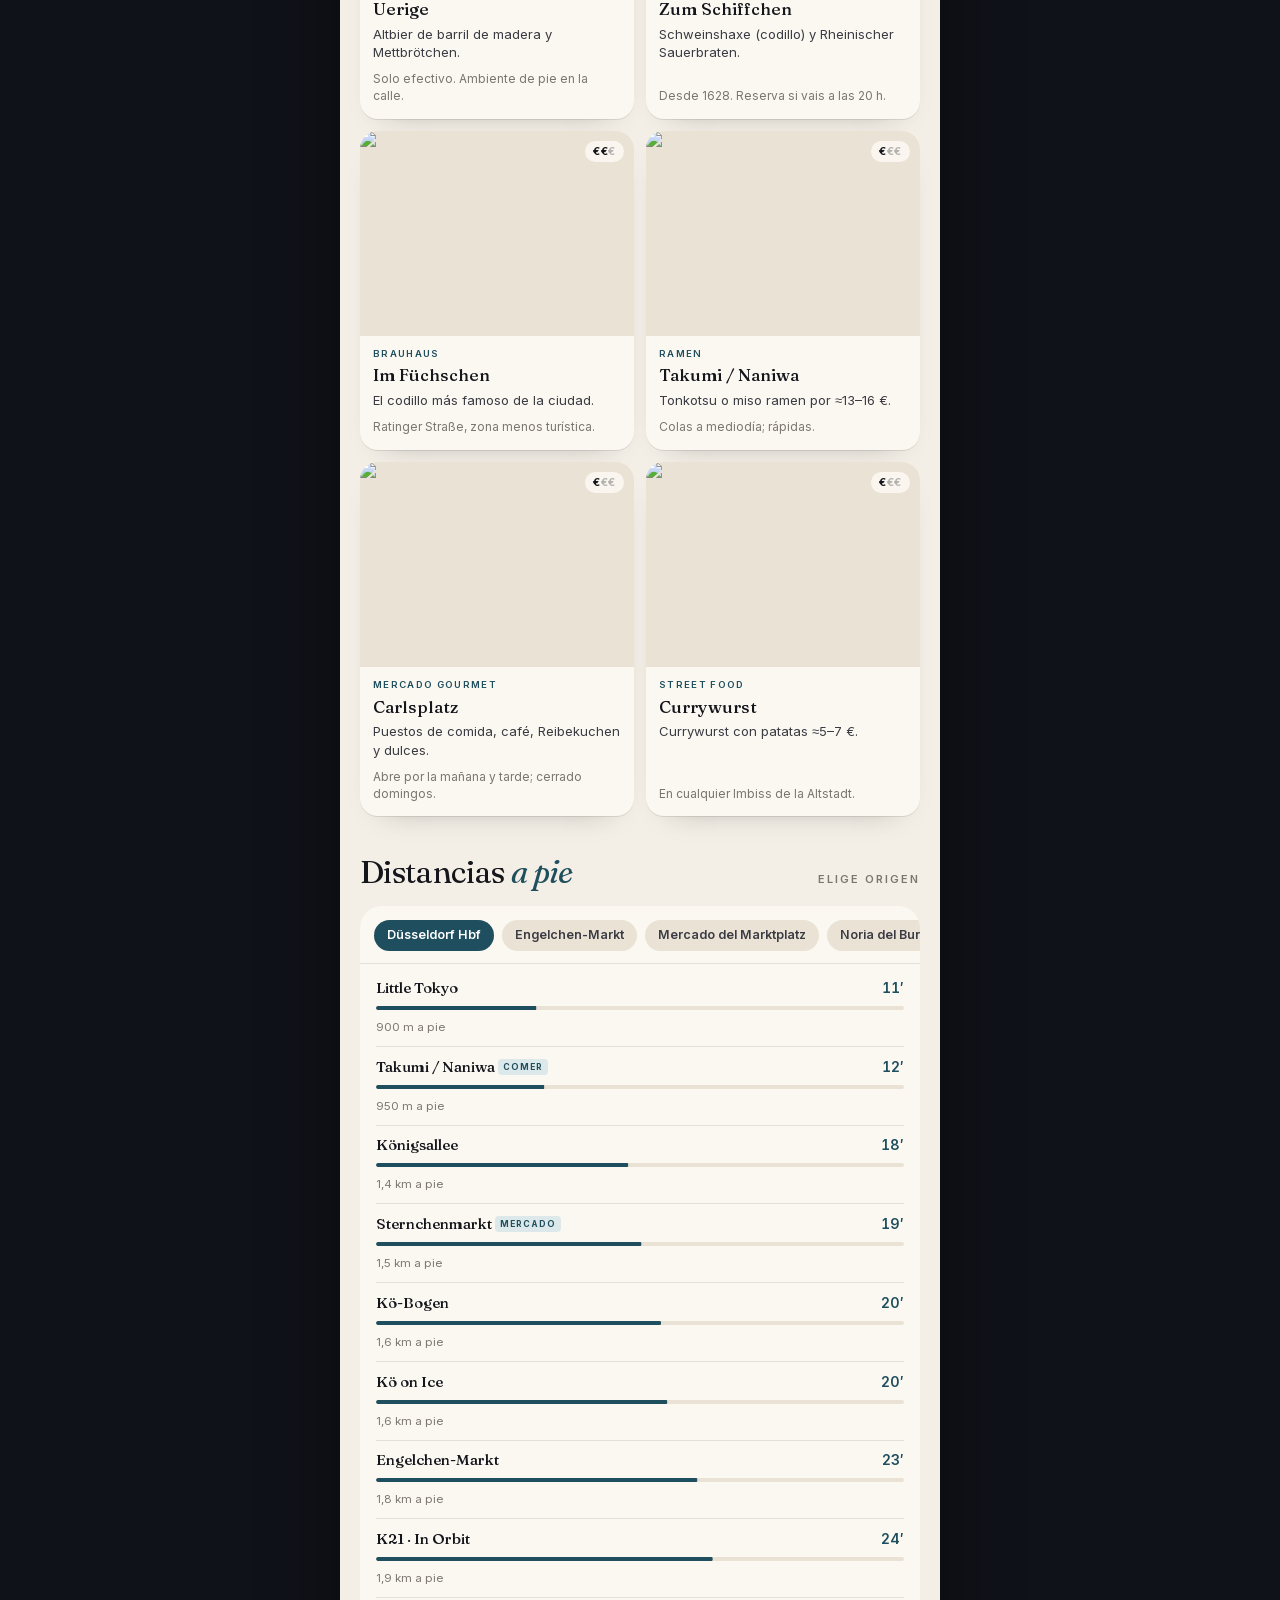
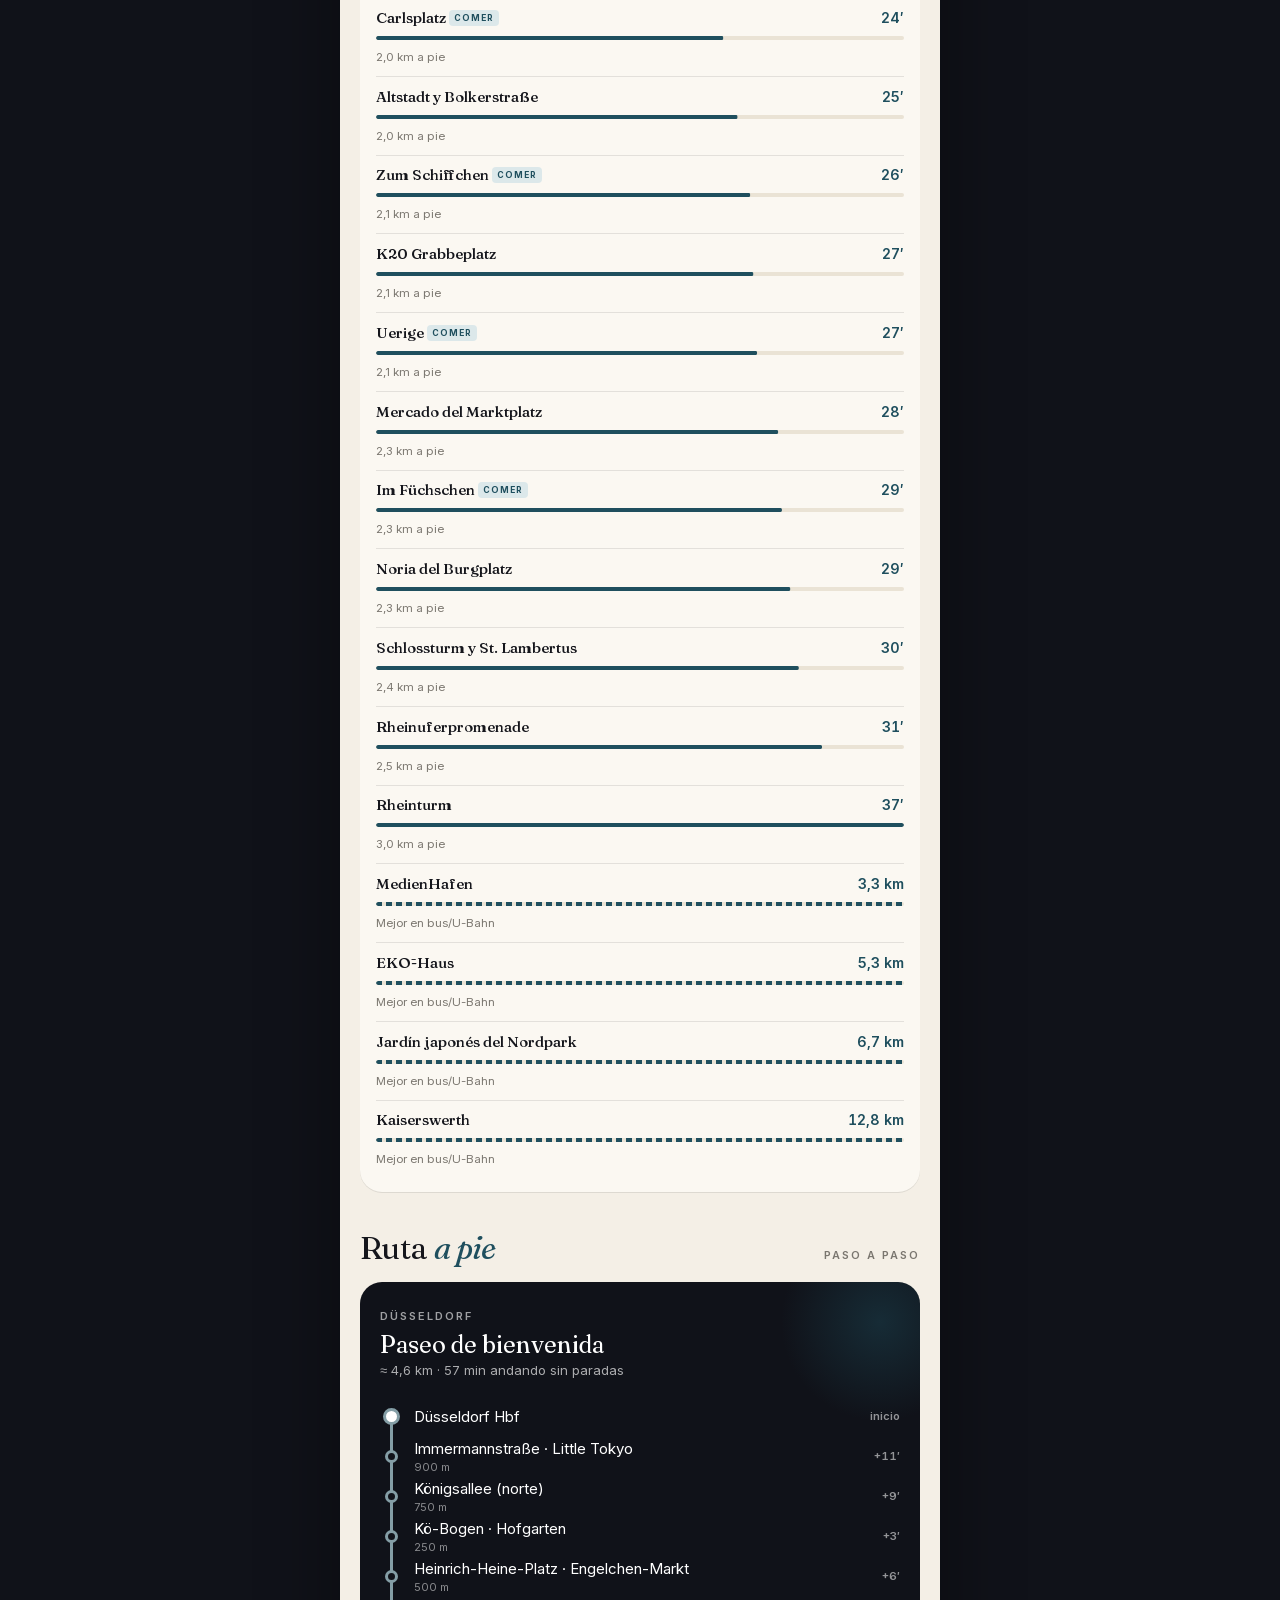
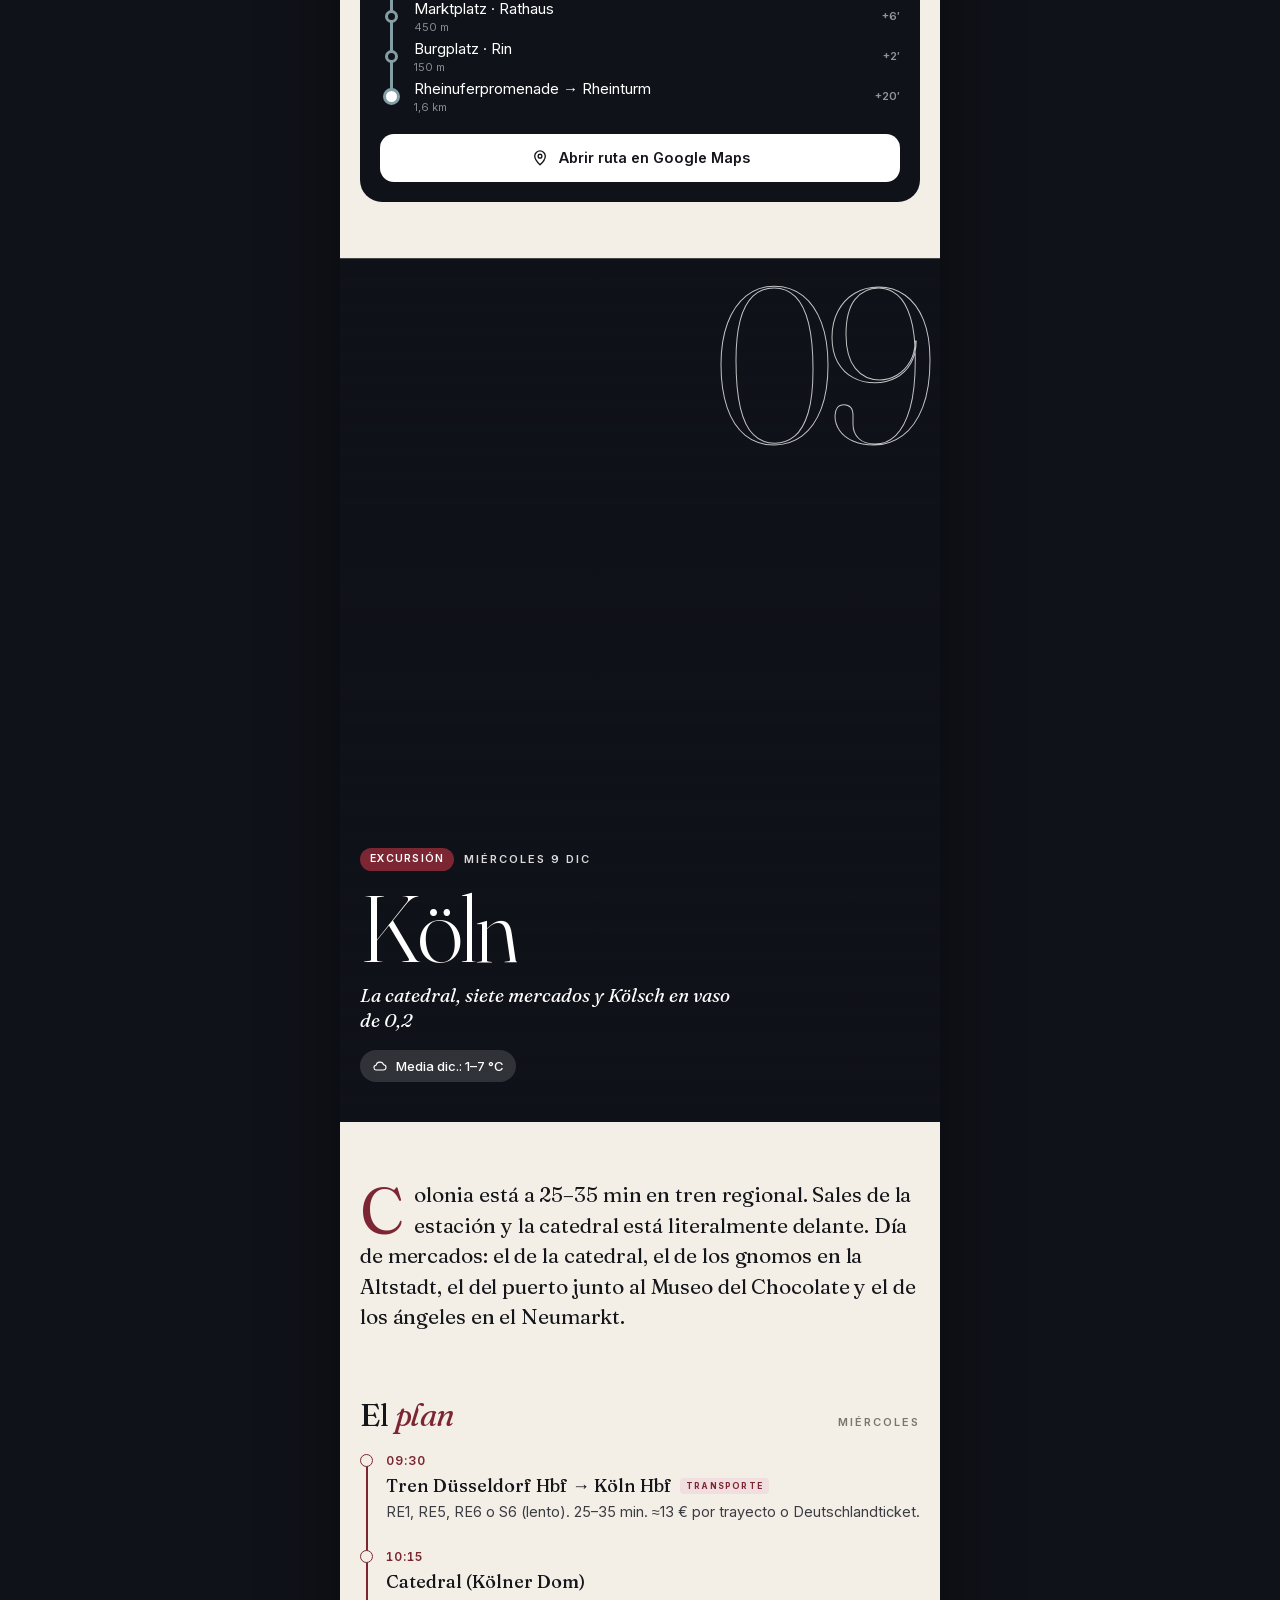
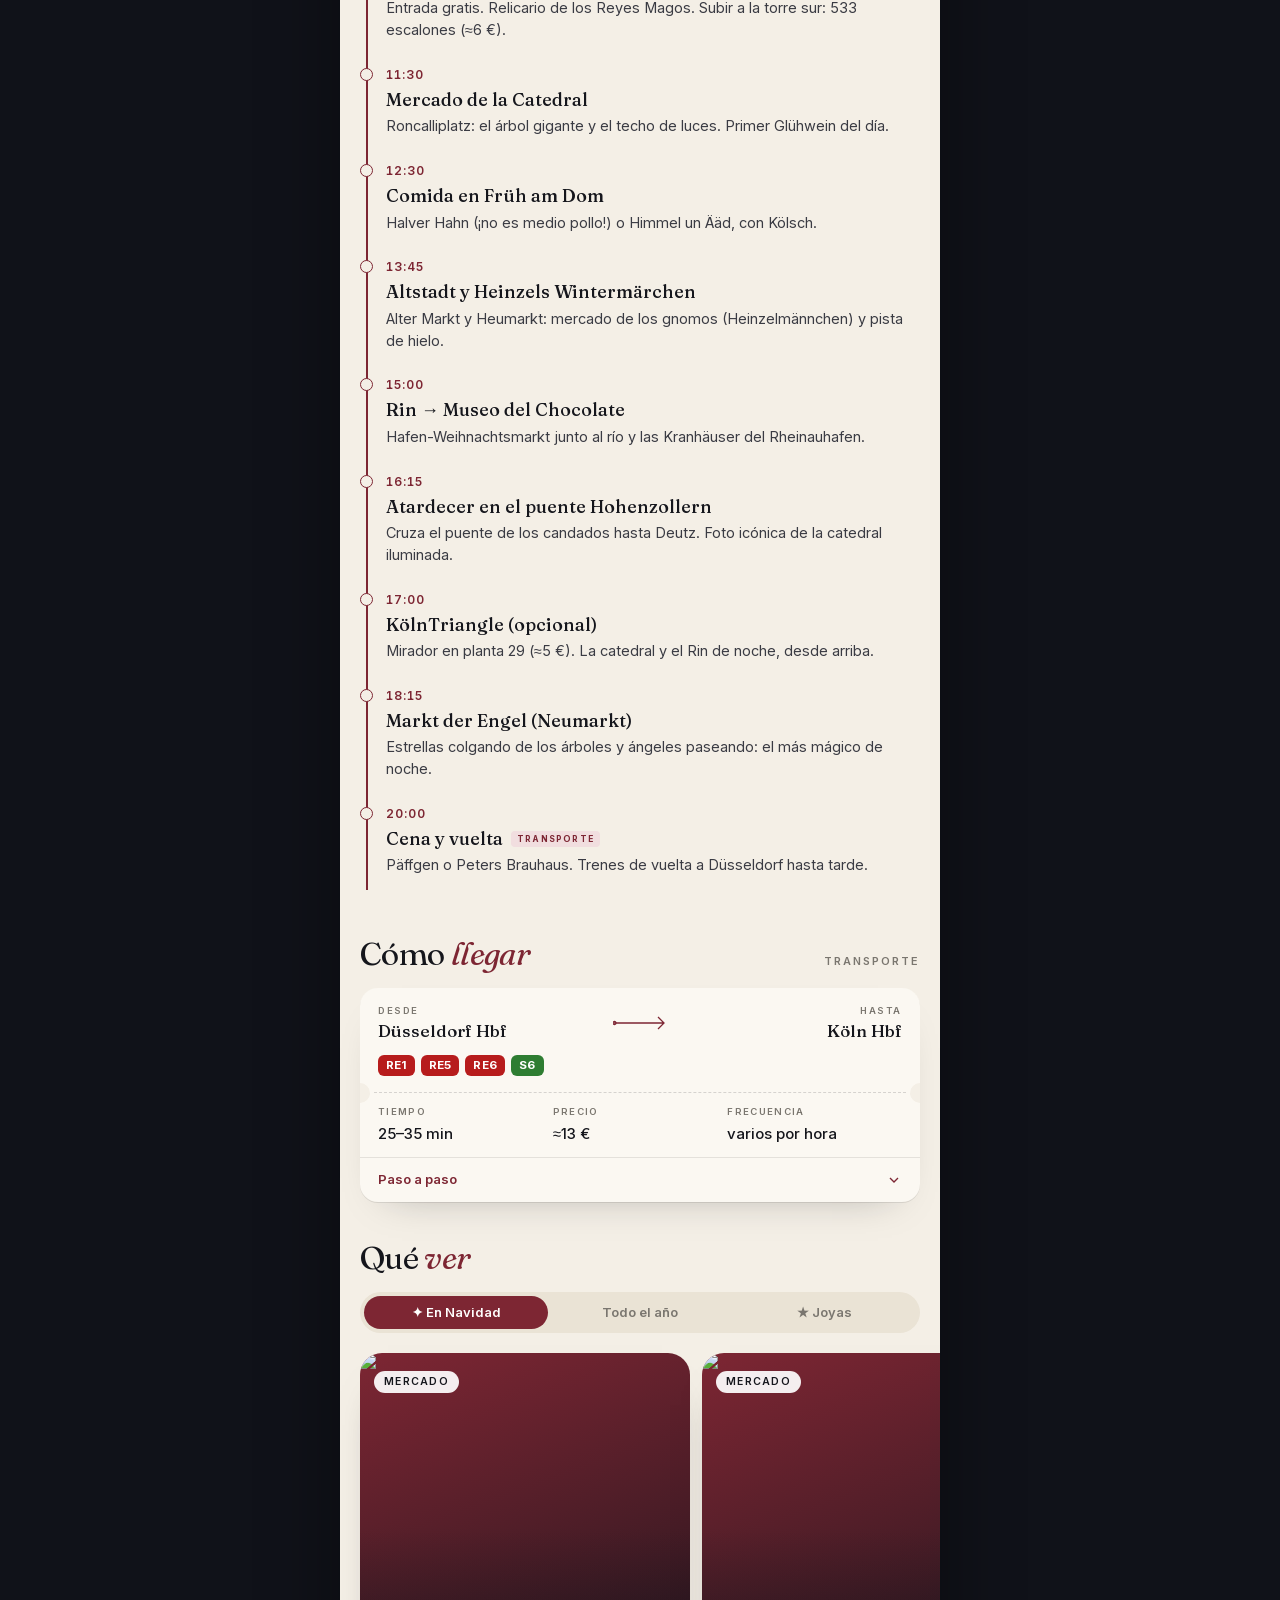
==== commit 7649d501: "Cambia el día 10: Aquisgrán en lugar de Maastricht Nuevo capítulo de Aachen (catedral de Carlomagno," ====
--- a/index.html
+++ b/index.html
@@ -3,15 +3,15 @@
 <head>
   <meta charset="utf-8">
   <meta name="viewport" content="width=device-width, initial-scale=1, maximum-scale=1, minimum-scale=1, user-scalable=no, viewport-fit=cover">
-  <title>Rin &amp; Mosa · Invierno 2026</title>
-  <meta name="description" content="Itinerario visual: Düsseldorf, Colonia y Maastricht · 8–11 diciembre 2026">
+  <title>Invierno en el Rin · 2026</title>
+  <meta name="description" content="Itinerario visual: Düsseldorf, Colonia y Aquisgrán · 8–11 diciembre 2026">
 
   <!-- Pantalla completa al añadir a inicio -->
   <meta name="apple-mobile-web-app-capable" content="yes">
   <meta name="mobile-web-app-capable" content="yes">
   <meta name="apple-mobile-web-app-status-bar-style" content="black-translucent">
-  <meta name="apple-mobile-web-app-title" content="Rin & Mosa">
-  <meta name="application-name" content="Rin & Mosa">
+  <meta name="apple-mobile-web-app-title" content="Rin 2026">
+  <meta name="application-name" content="Rin 2026">
   <meta name="theme-color" content="#15161C">
   <meta name="format-detection" content="telephone=no">
   <link rel="manifest" href="manifest.webmanifest">
@@ -41,7 +41,7 @@
 
       <div class="cover__body">
         <p class="cover__route">
-          <span>Düsseldorf</span><i></i><span>Köln</span><i></i><span>Maastricht</span>
+          <span>Düsseldorf</span><i></i><span>Köln</span><i></i><span>Aachen</span>
         </p>
         <h1 class="cover__title">Tres ciudades,<br><em>un invierno.</em></h1>
         <div class="cover__meta">
@@ -64,10 +64,10 @@
       <div class="route__sticky">
         <div class="route__head">
           <span class="eyebrow">La ruta</span>
-          <h2 class="route__title">Entre el Rin <em>y el Mosa</em></h2>
+          <h2 class="route__title">Del Rin <em>a Carlomagno</em></h2>
         </div>
         <div class="route__map">
-          <svg id="map" viewBox="0 0 360 290" role="img" aria-label="Mapa de la ruta"></svg>
+          <svg id="map" viewBox="0 34 360 232" role="img" aria-label="Mapa de la ruta"></svg>
         </div>
         <div class="route__cards" id="routeCards"></div>
       </div>
@@ -99,8 +99,8 @@
         <ul class="checklist" id="checklist"></ul>
 
         <footer class="credits">
-          <p class="credits__end">Gute Reise ✦ Goeie reis</p>
-          <p>Precios y horarios aproximados (nov. 2026). Confirmad horarios de tren y bus en DB Navigator y FlixBus la víspera.</p>
+          <p class="credits__end">Gute Reise ✦ Buen viaje</p>
+          <p>Precios y horarios aproximados (nov. 2026). Confirmad los horarios de tren en DB Navigator la víspera.</p>
           <p>Fotografías: <a href="https://commons.wikimedia.org" target="_blank" rel="noopener">Wikimedia Commons</a> (licencias CC, autores en <a href="credits.html">créditos</a>).</p>
         </footer>
       </div>
@@ -113,7 +113,7 @@
     <a href="#route" data-target="route"><svg viewBox="0 0 24 24"><path d="M4 18c3-1 4-6 8-6s4 4 8 2M5 18a1.5 1.5 0 1 0 0-.01M19 14a1.5 1.5 0 1 0 0-.01"/></svg><span>Ruta</span></a>
     <a href="#d1" data-target="d1"><b>08</b><span>DUS</span></a>
     <a href="#d2" data-target="d2"><b>09</b><span>KÖLN</span></a>
-    <a href="#d3" data-target="d3"><b>10</b><span>MAAS</span></a>
+    <a href="#d3" data-target="d3"><b>10</b><span>AACHEN</span></a>
     <a href="#d4" data-target="d4"><b>11</b><span>VUELTA</span></a>
     <a href="#info" data-target="info"><svg viewBox="0 0 24 24"><path d="M12 8h.01M11 12h1v5h1M12 21a9 9 0 1 0 0-18 9 9 0 0 0 0 18Z"/></svg><span>Info</span></a>
   </nav>
--- a/css/style.css
+++ b/css/style.css
@@ -204,7 +204,7 @@
   margin: 14px -8px 0;
   position: relative;
 }
-#map { width: 100%; height: auto; overflow: visible; }
+#map { width: 100%; height: auto; overflow: hidden; }
 #map .land { fill: var(--paper-2); }
 #map .grid { stroke: rgba(21,22,28,.06); stroke-width: .5; }
 #map .river { fill: none; stroke: #9DB8C1; stroke-width: 2.4; stroke-linecap: round; }
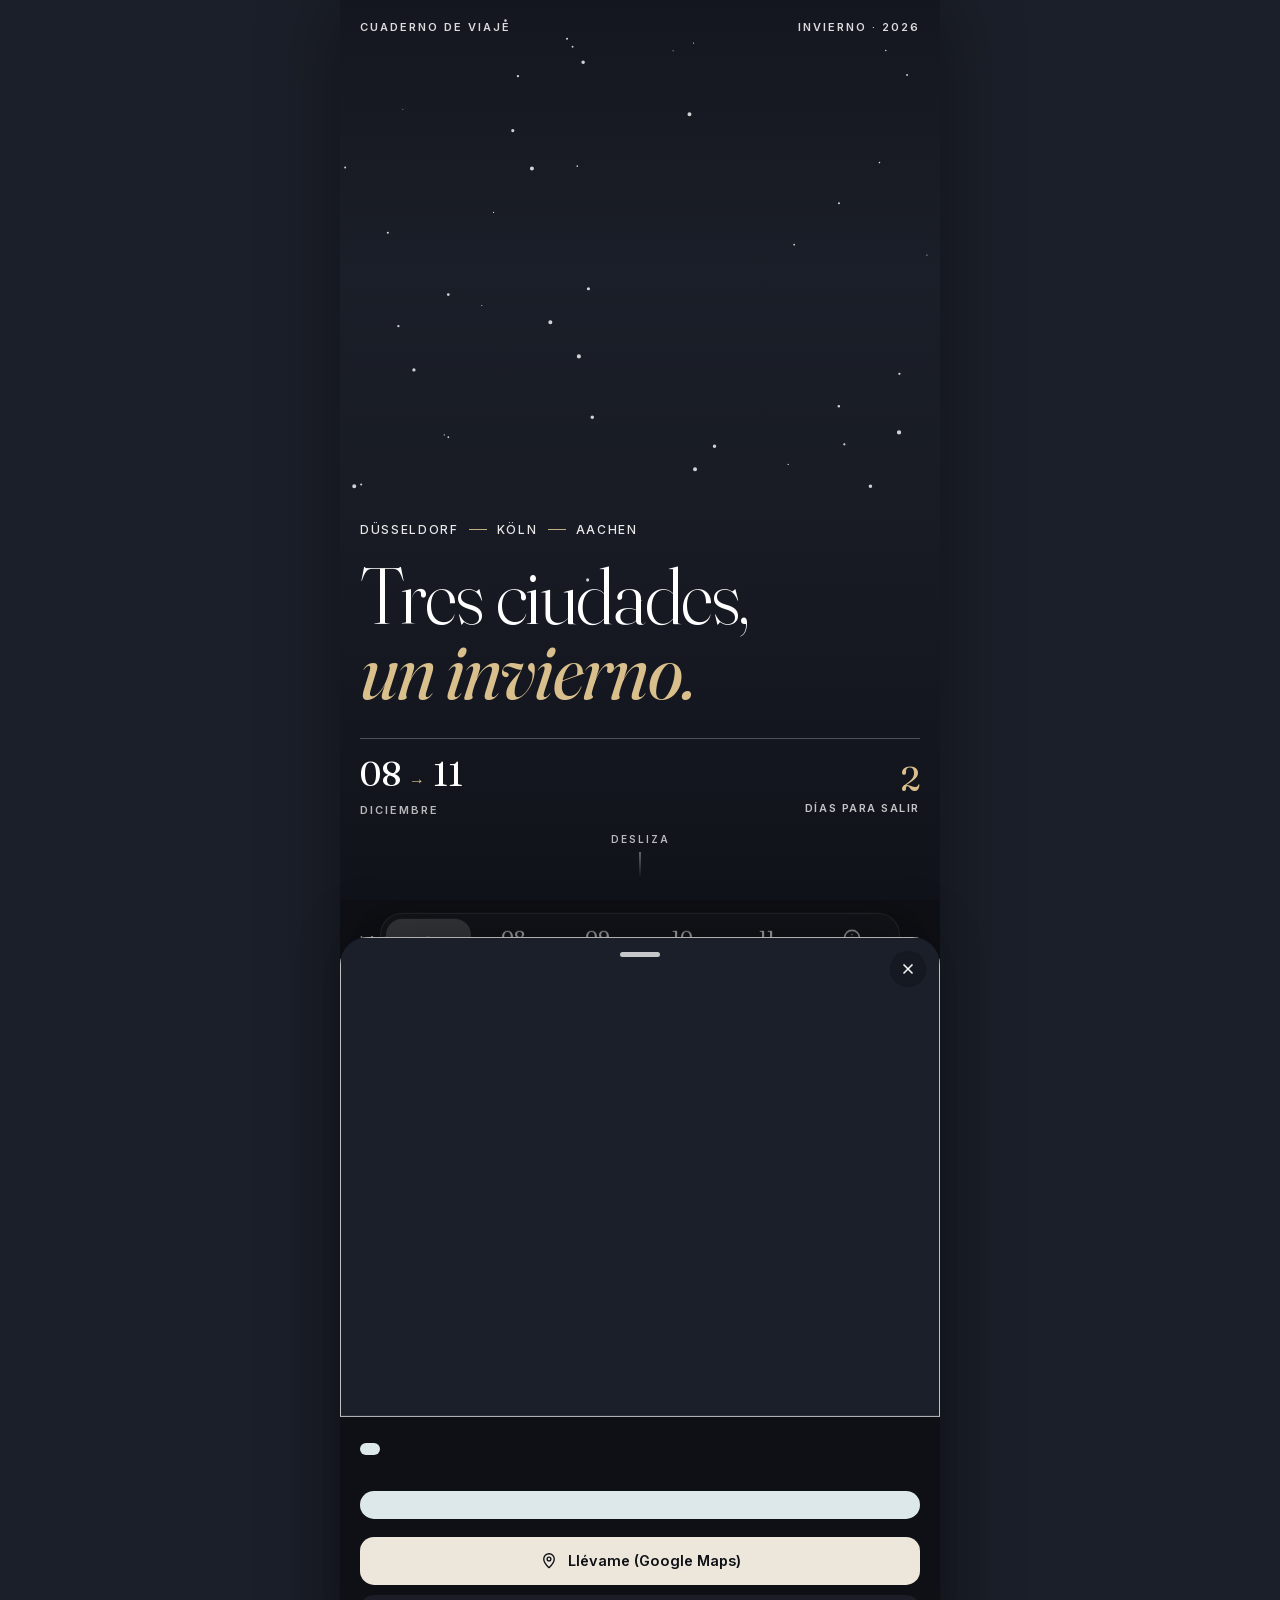
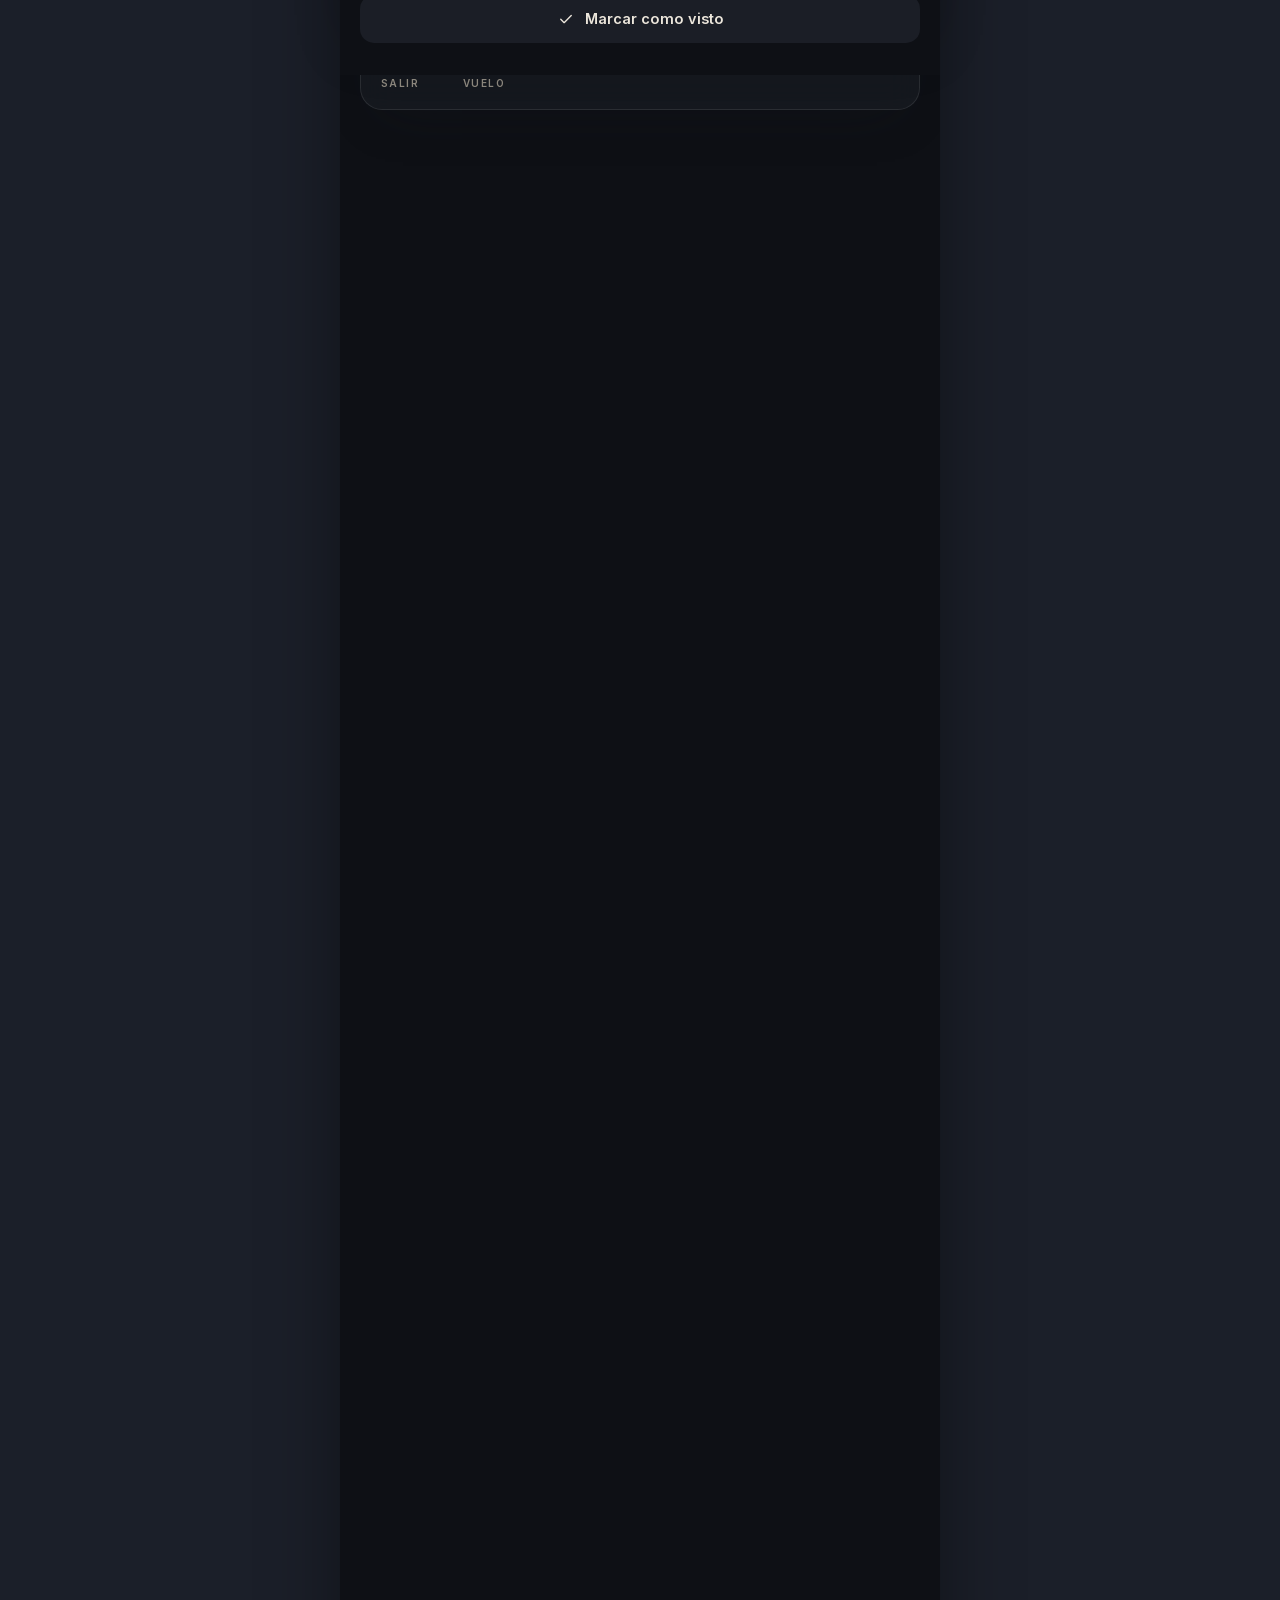
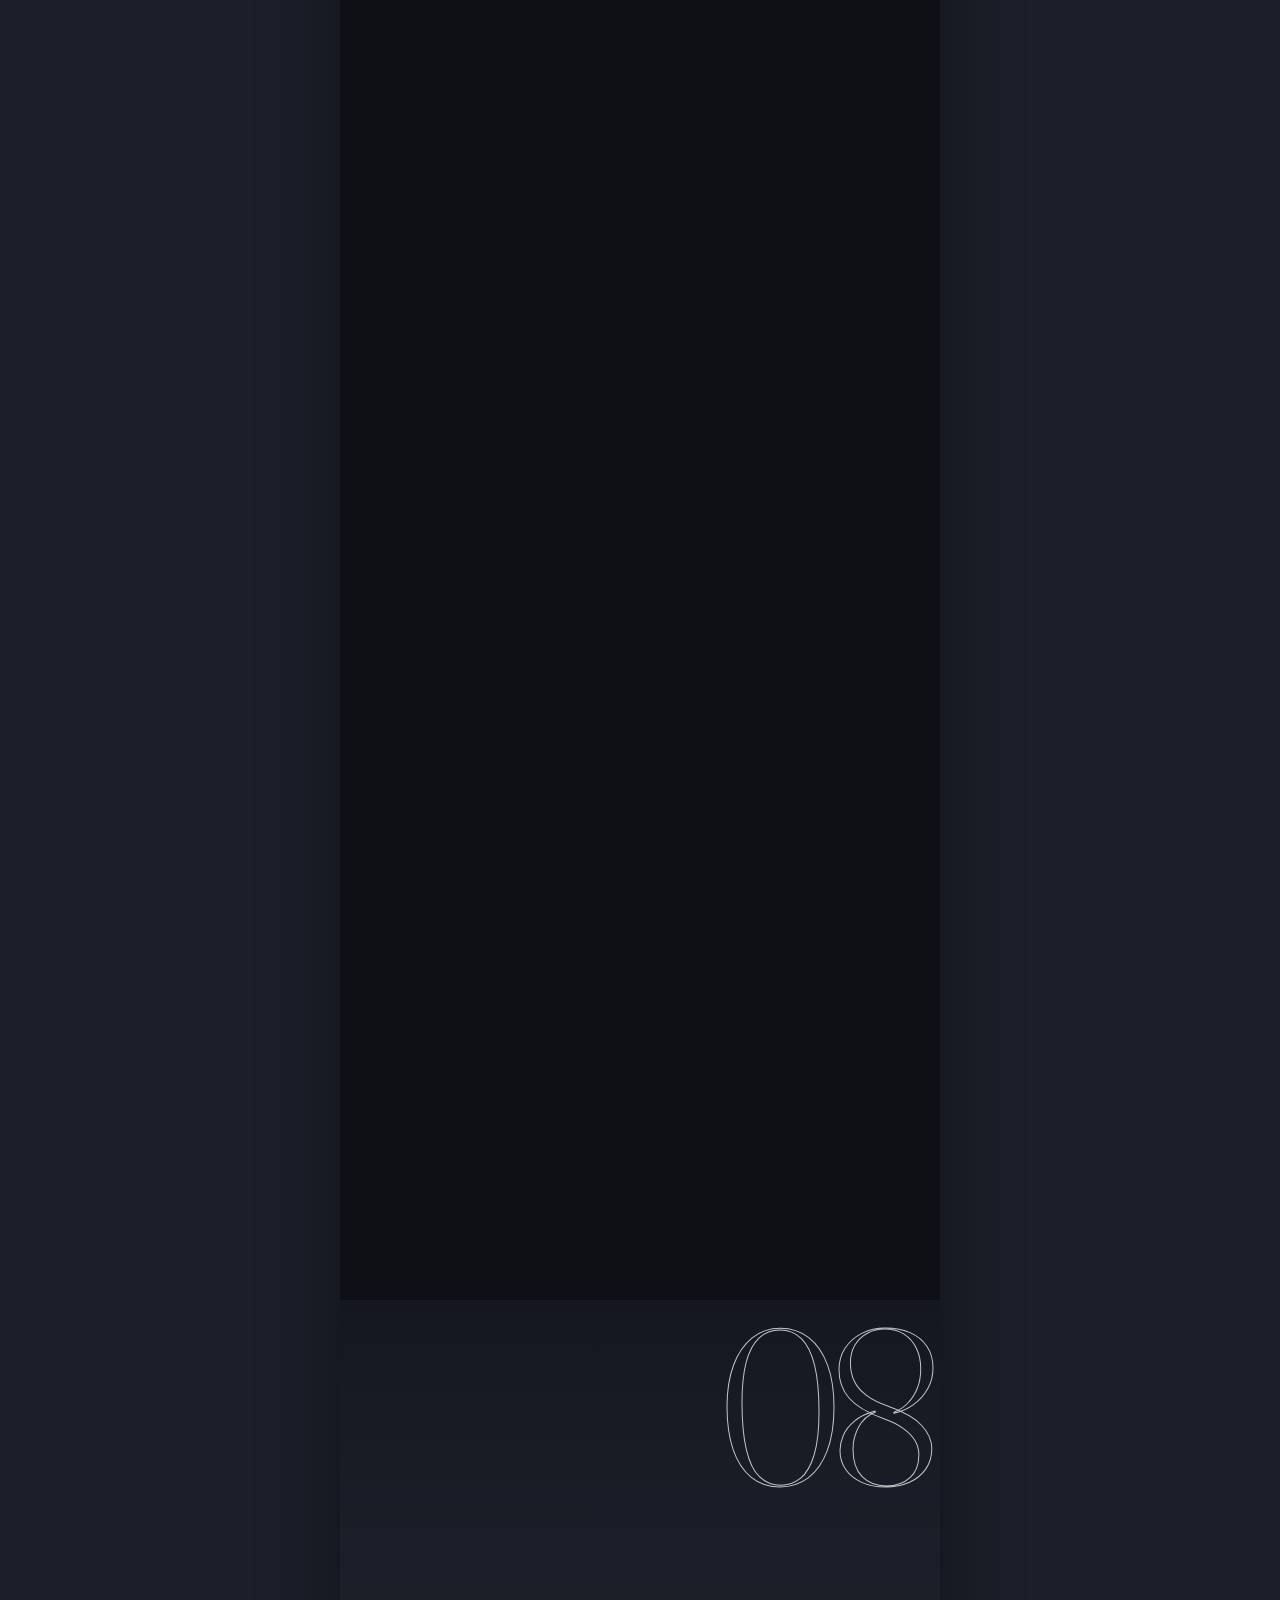
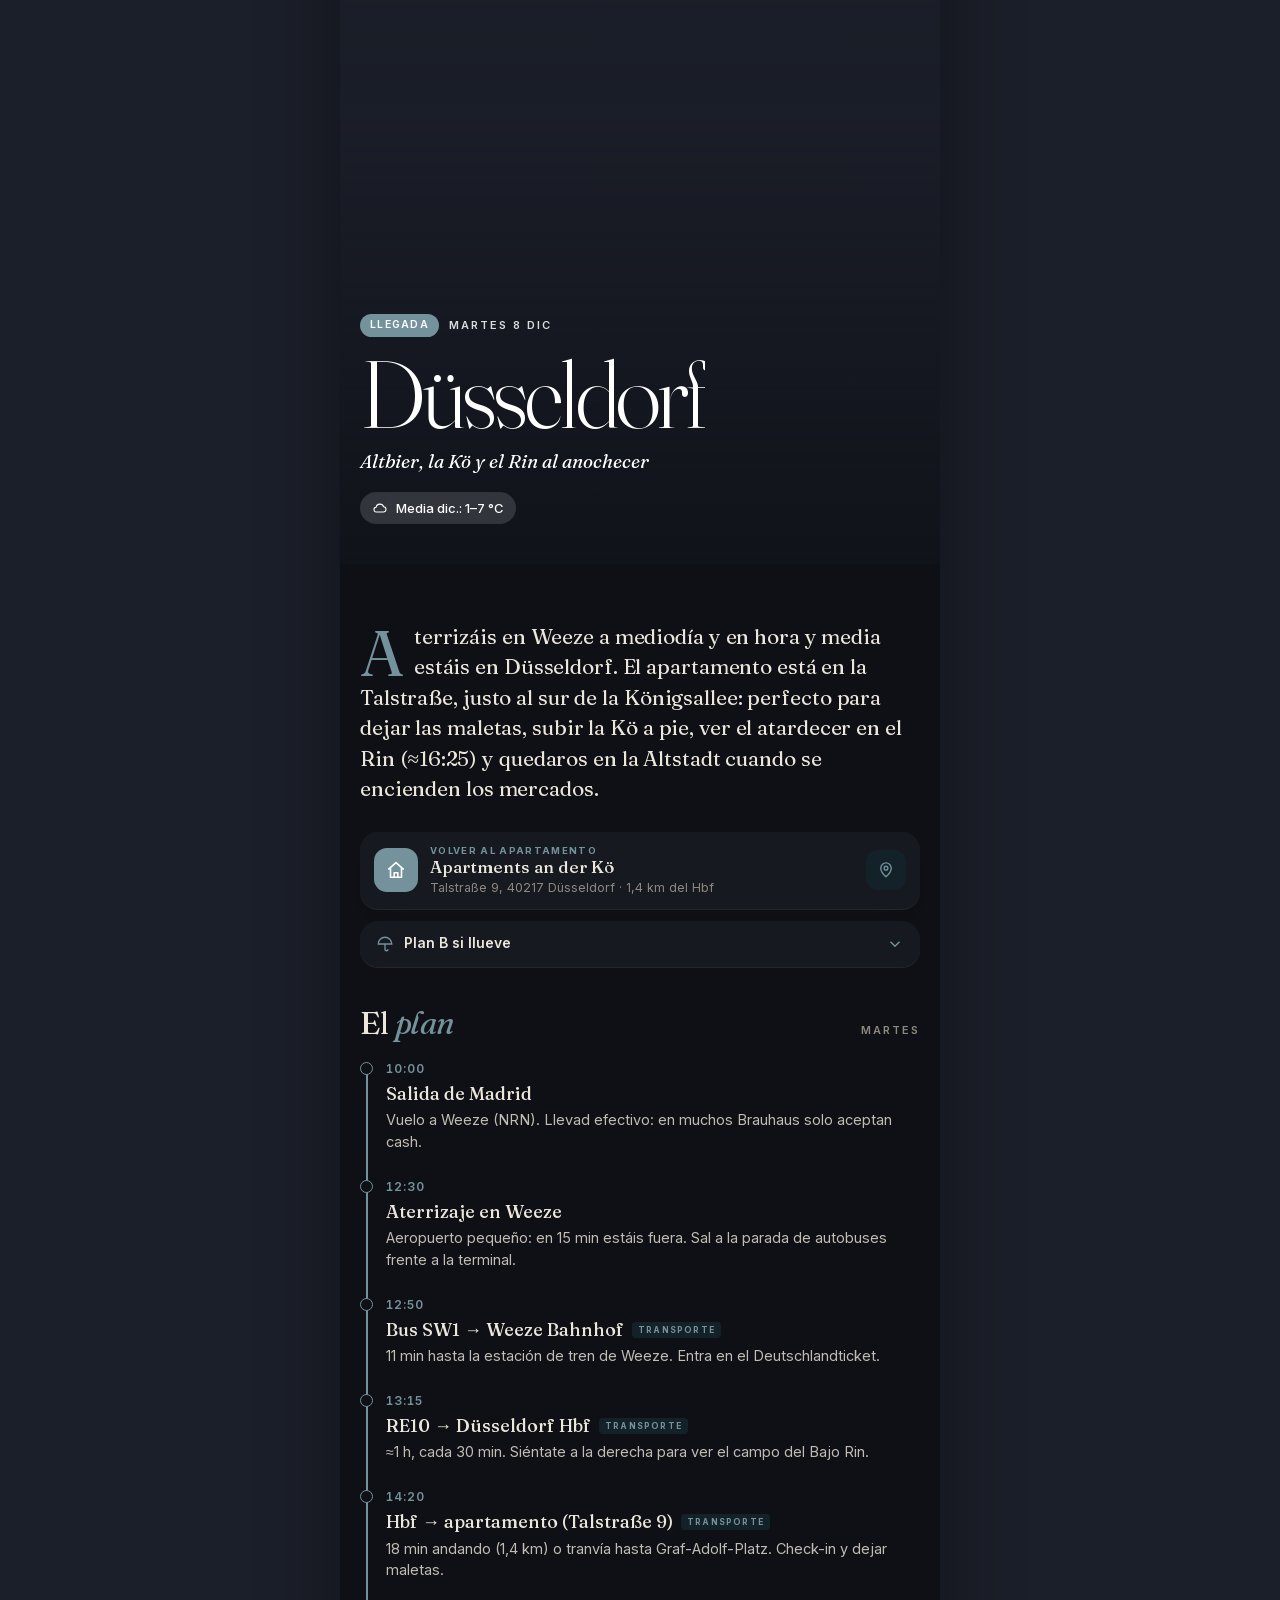
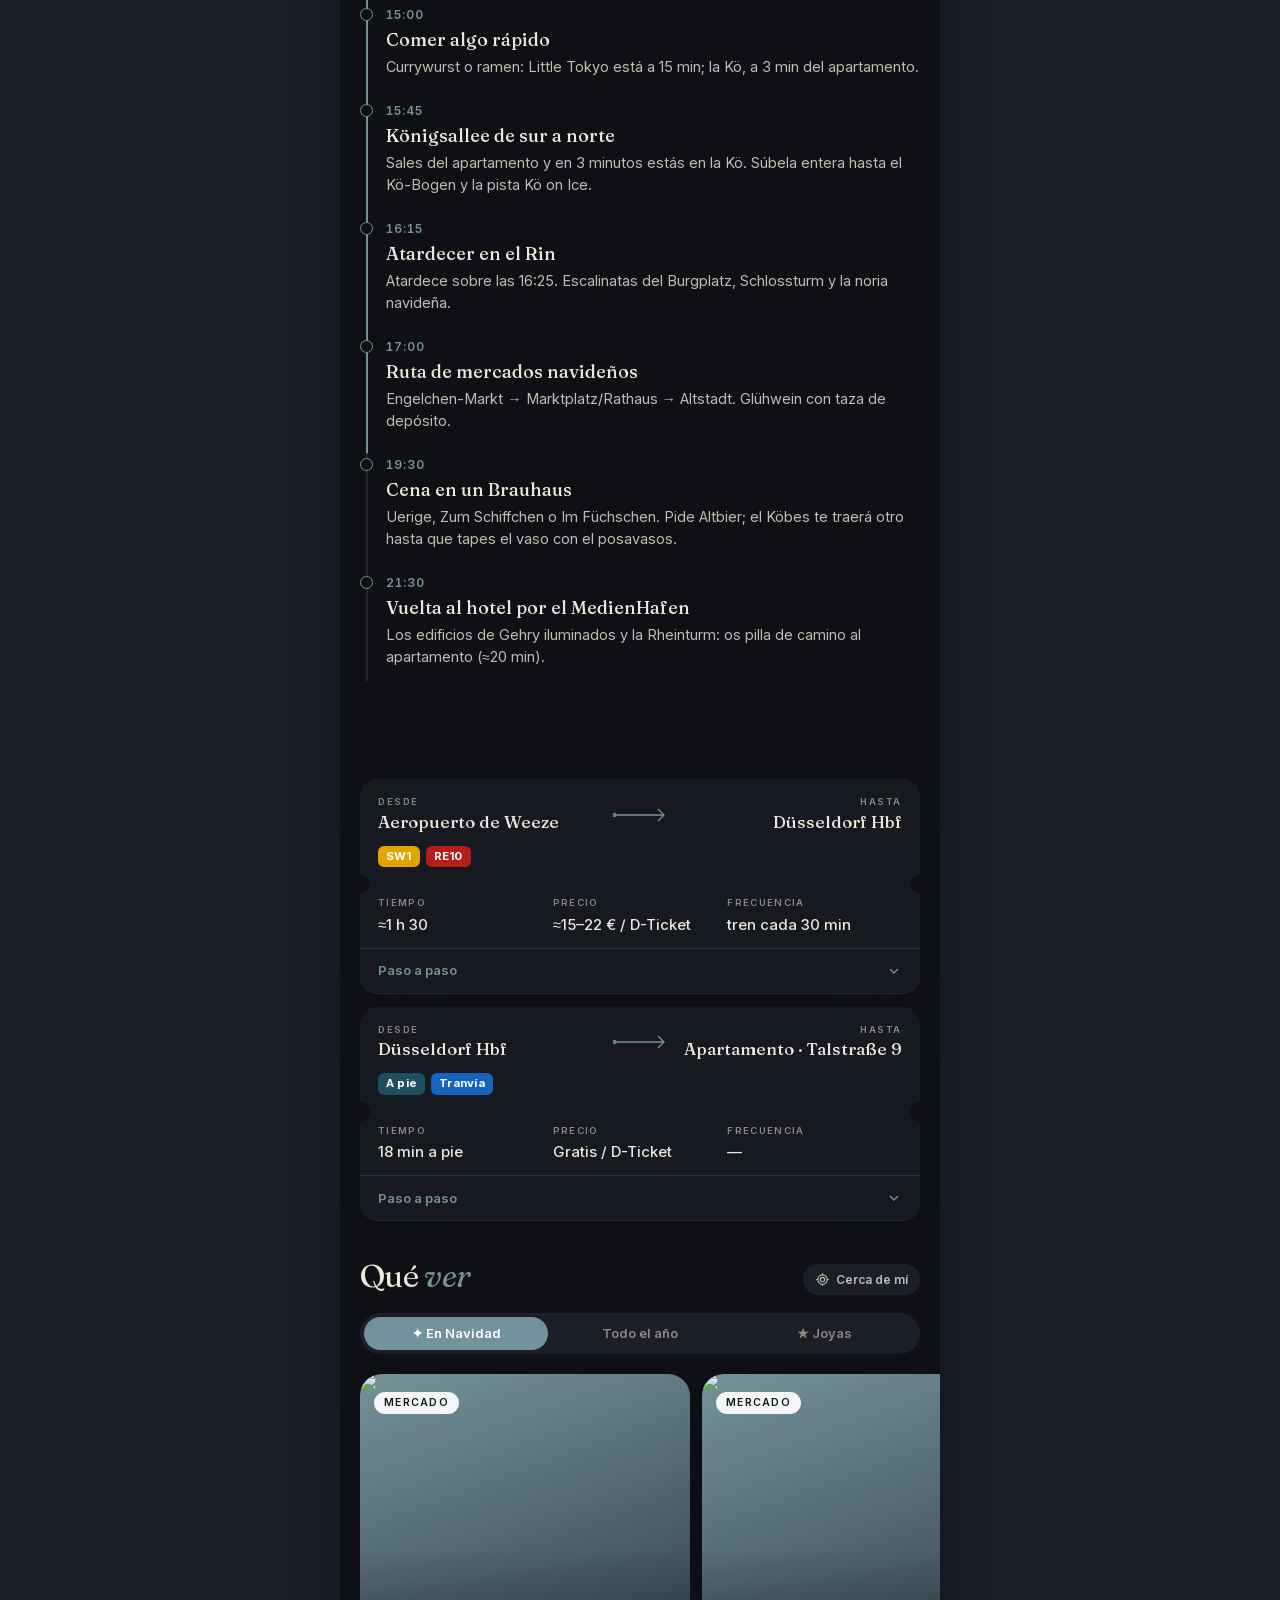
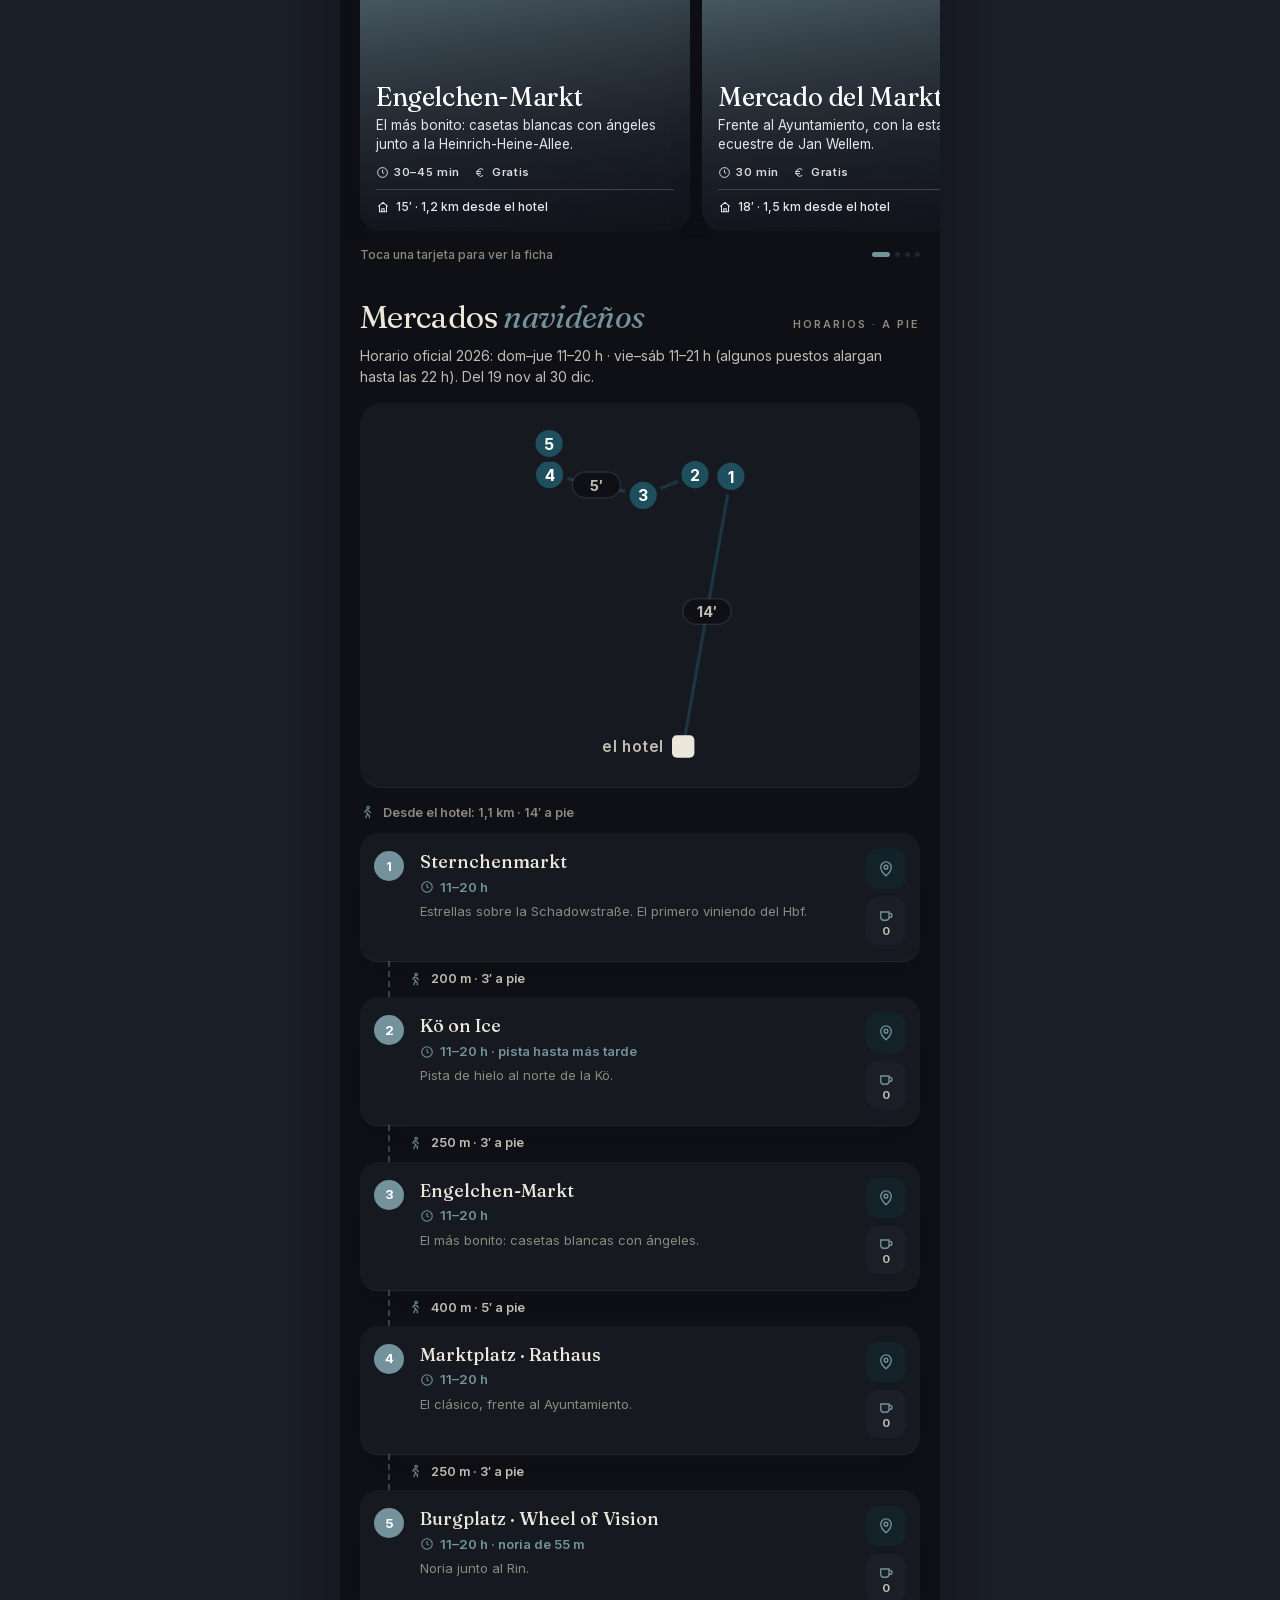
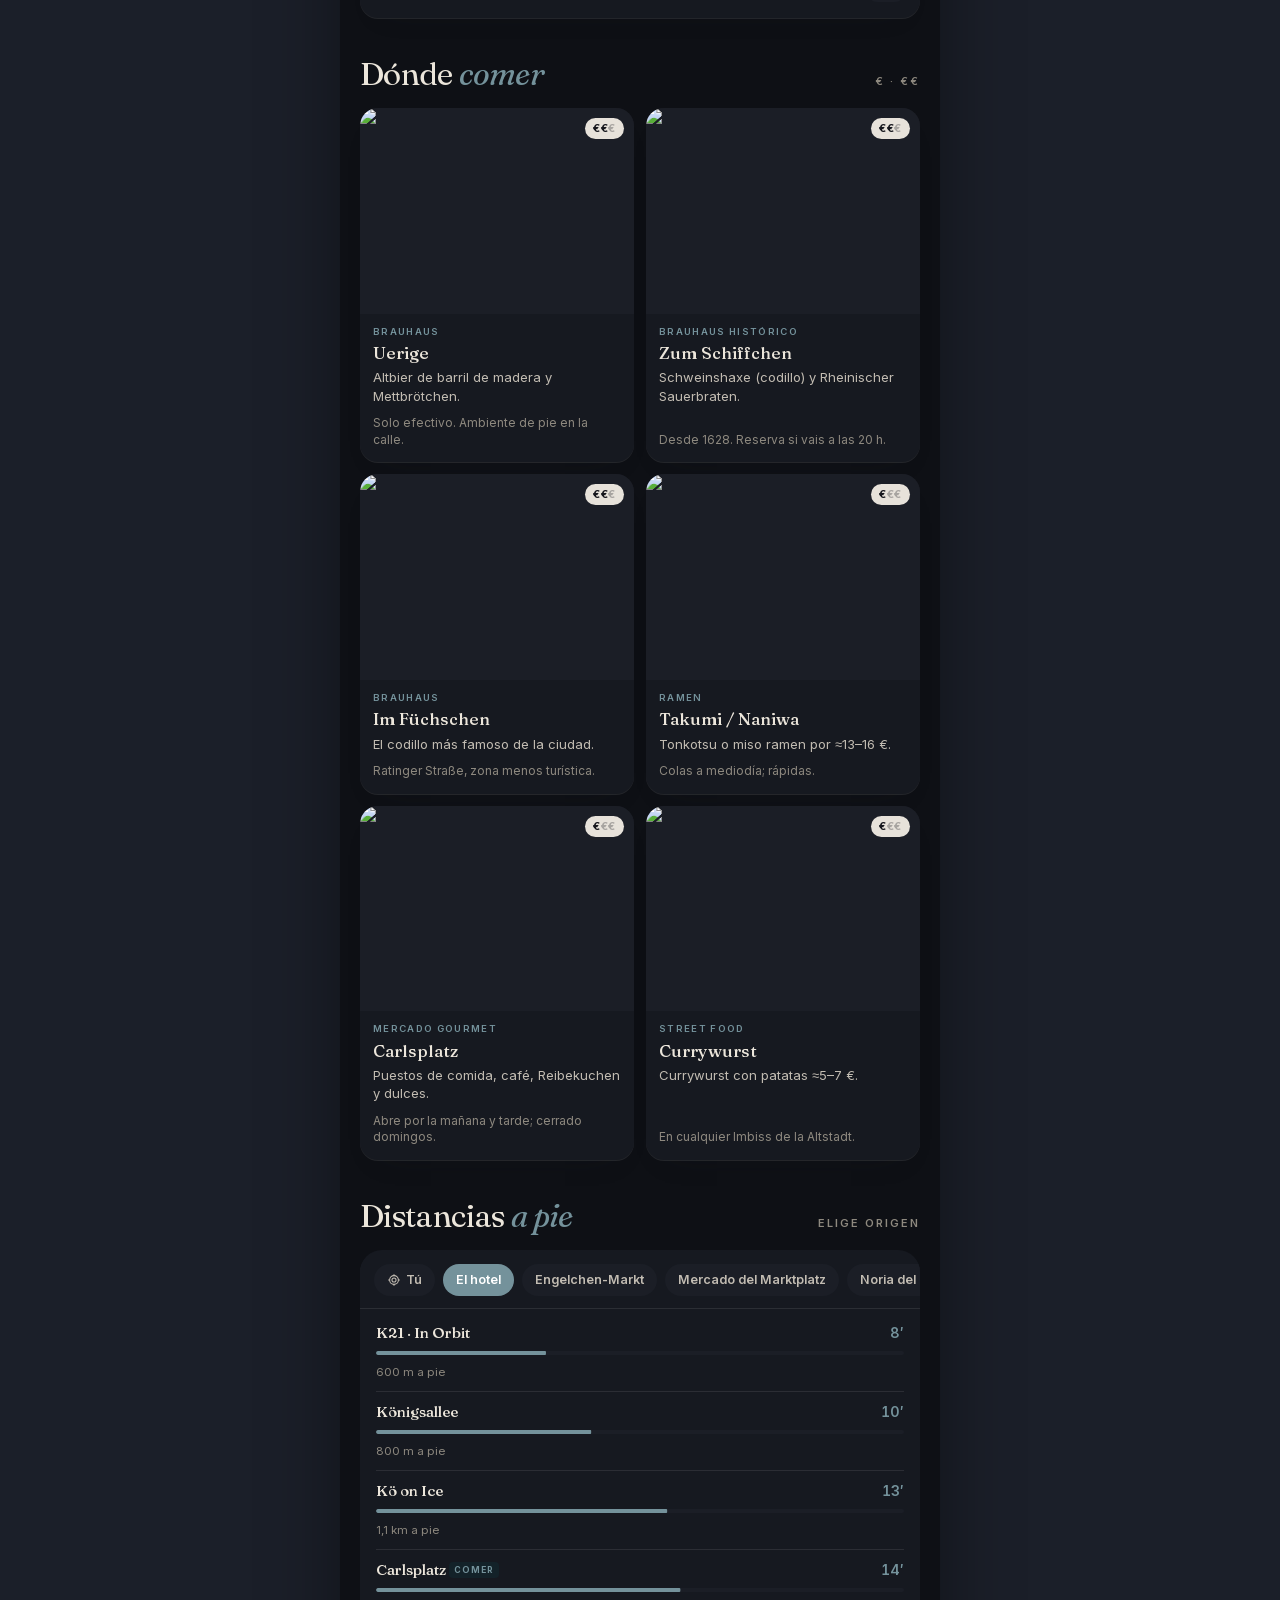
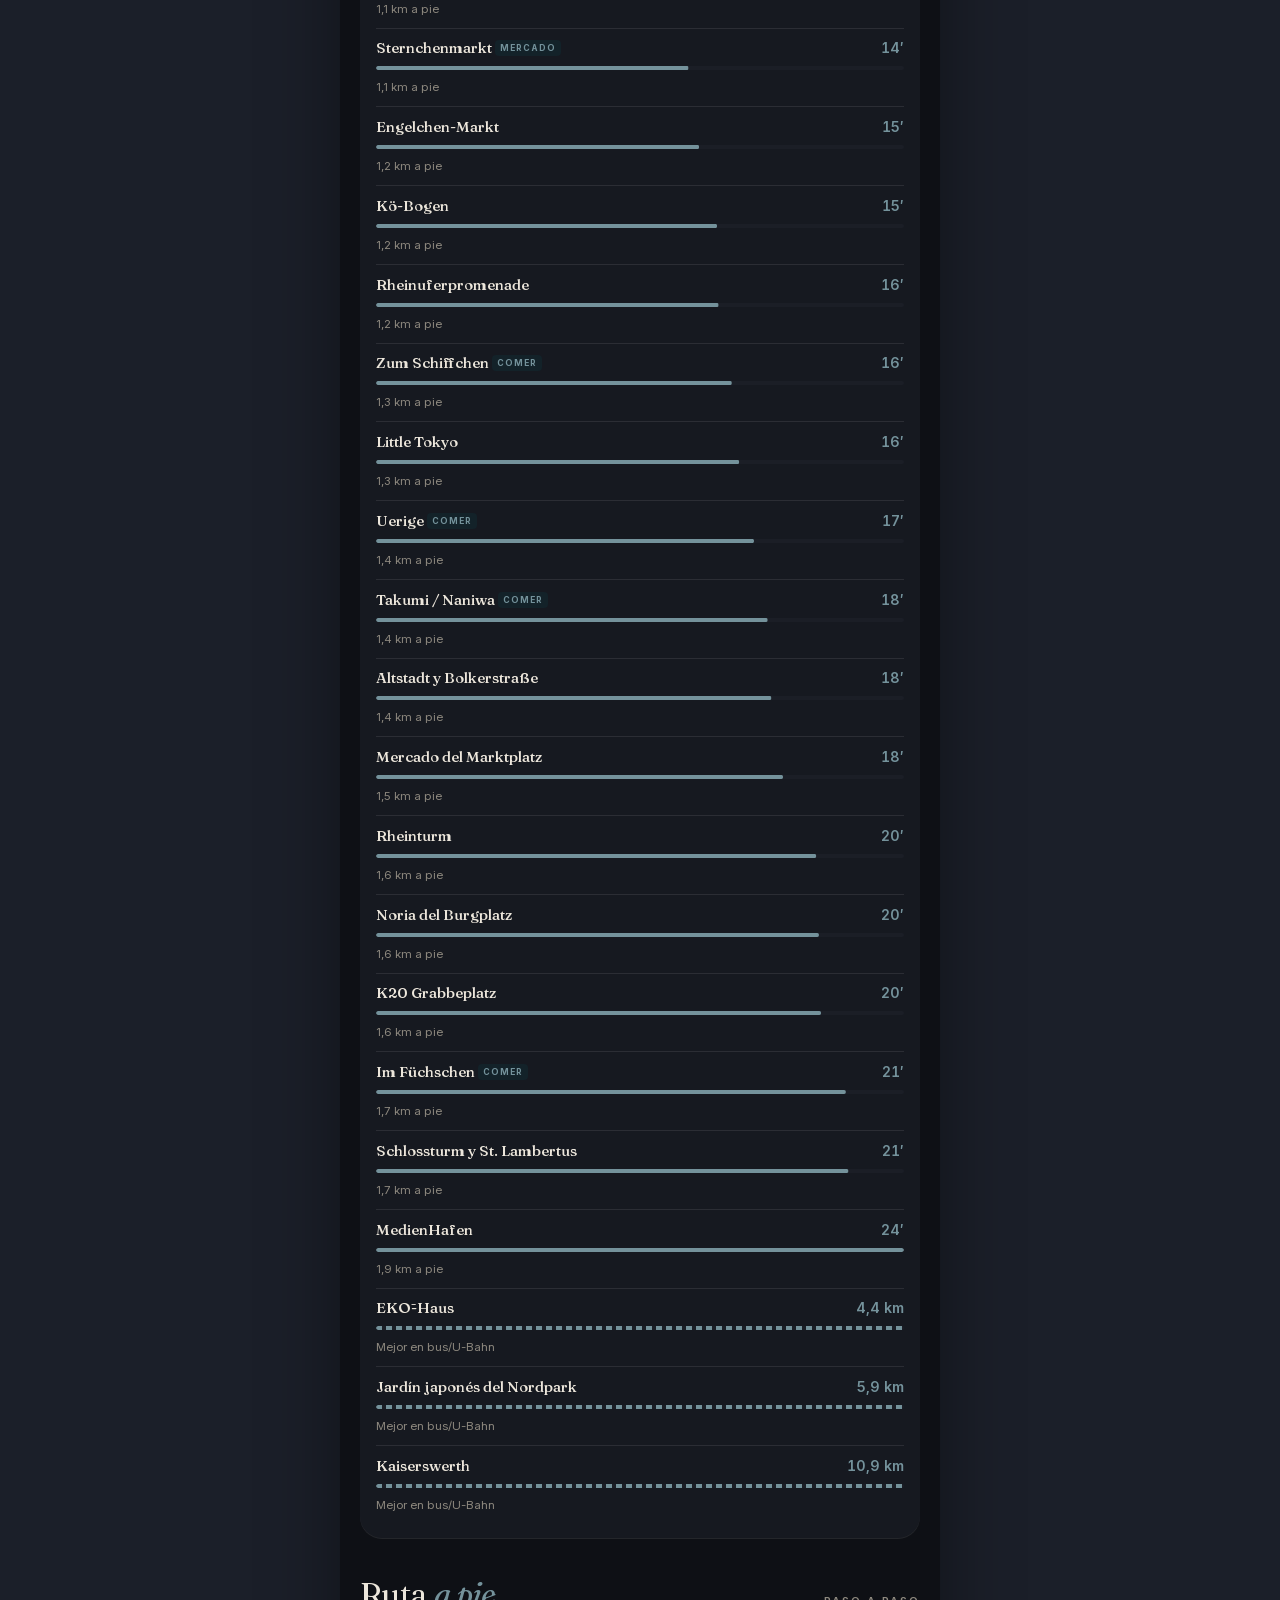
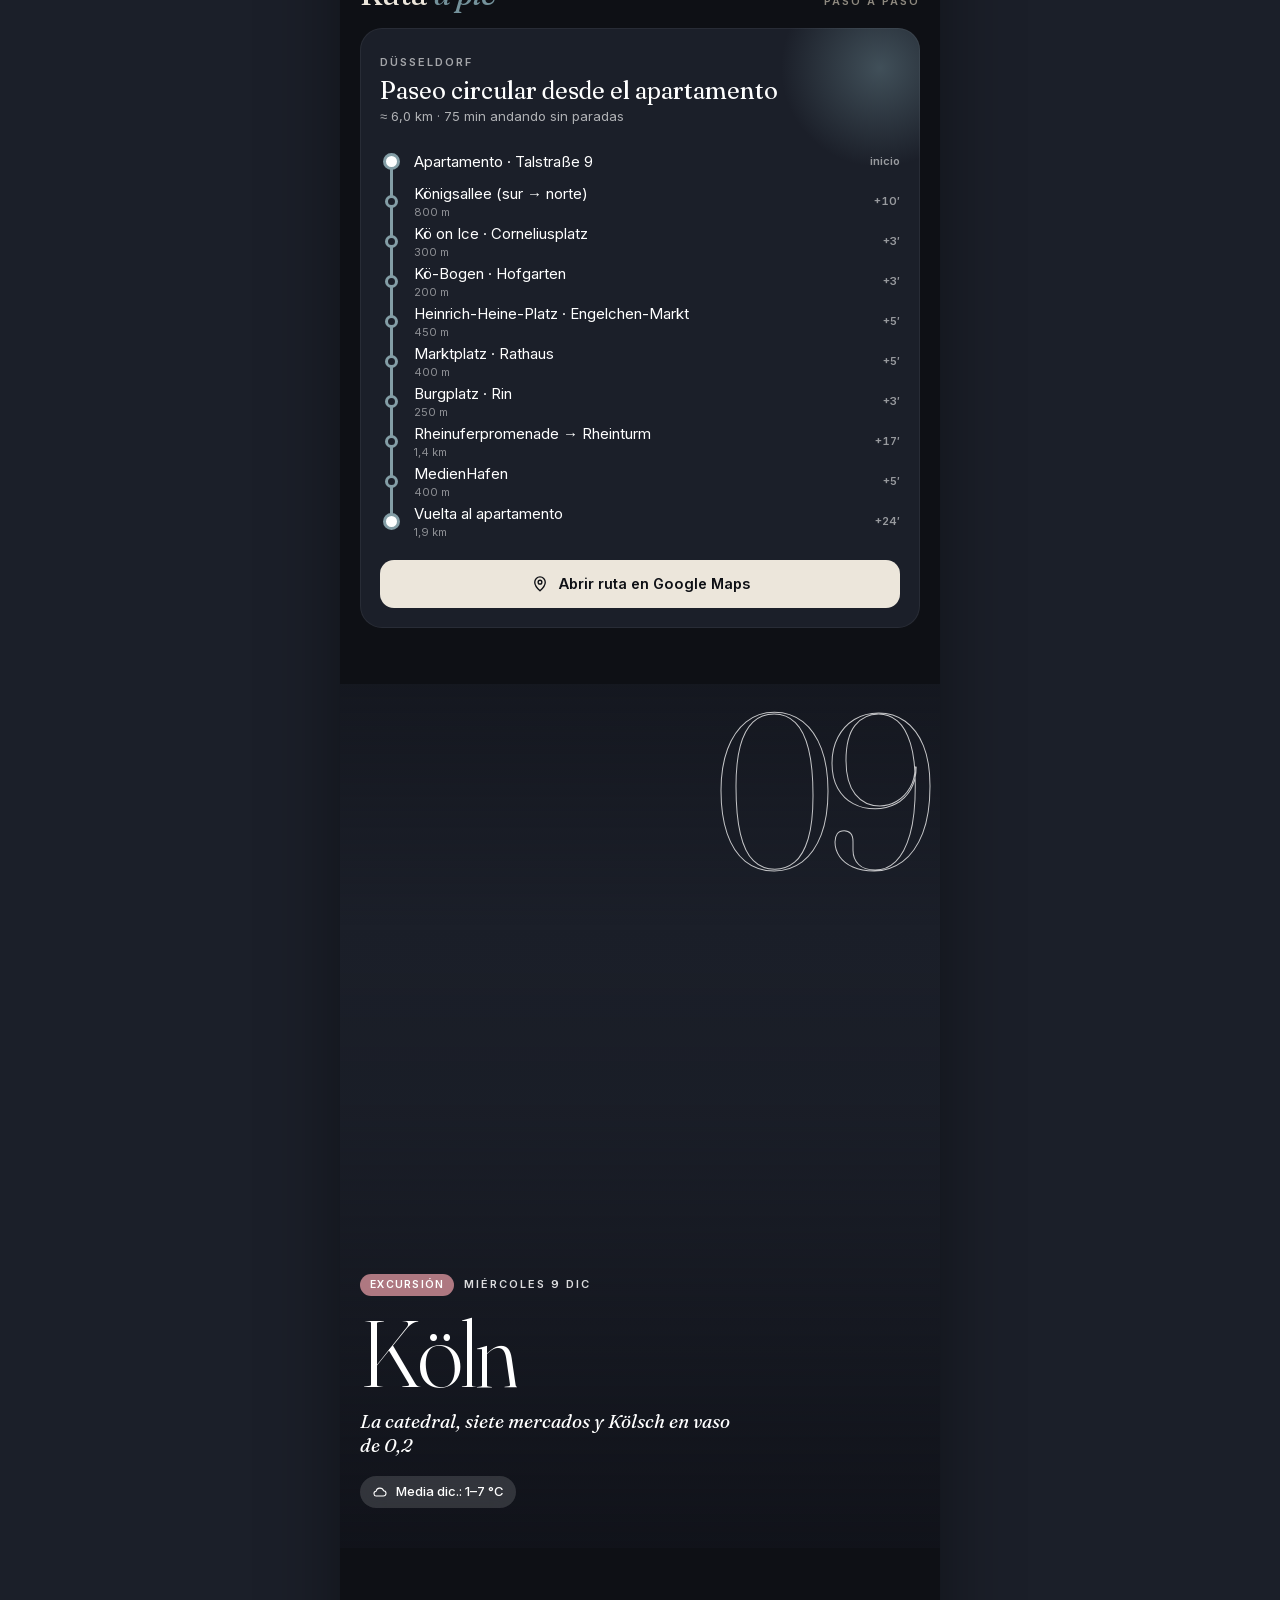
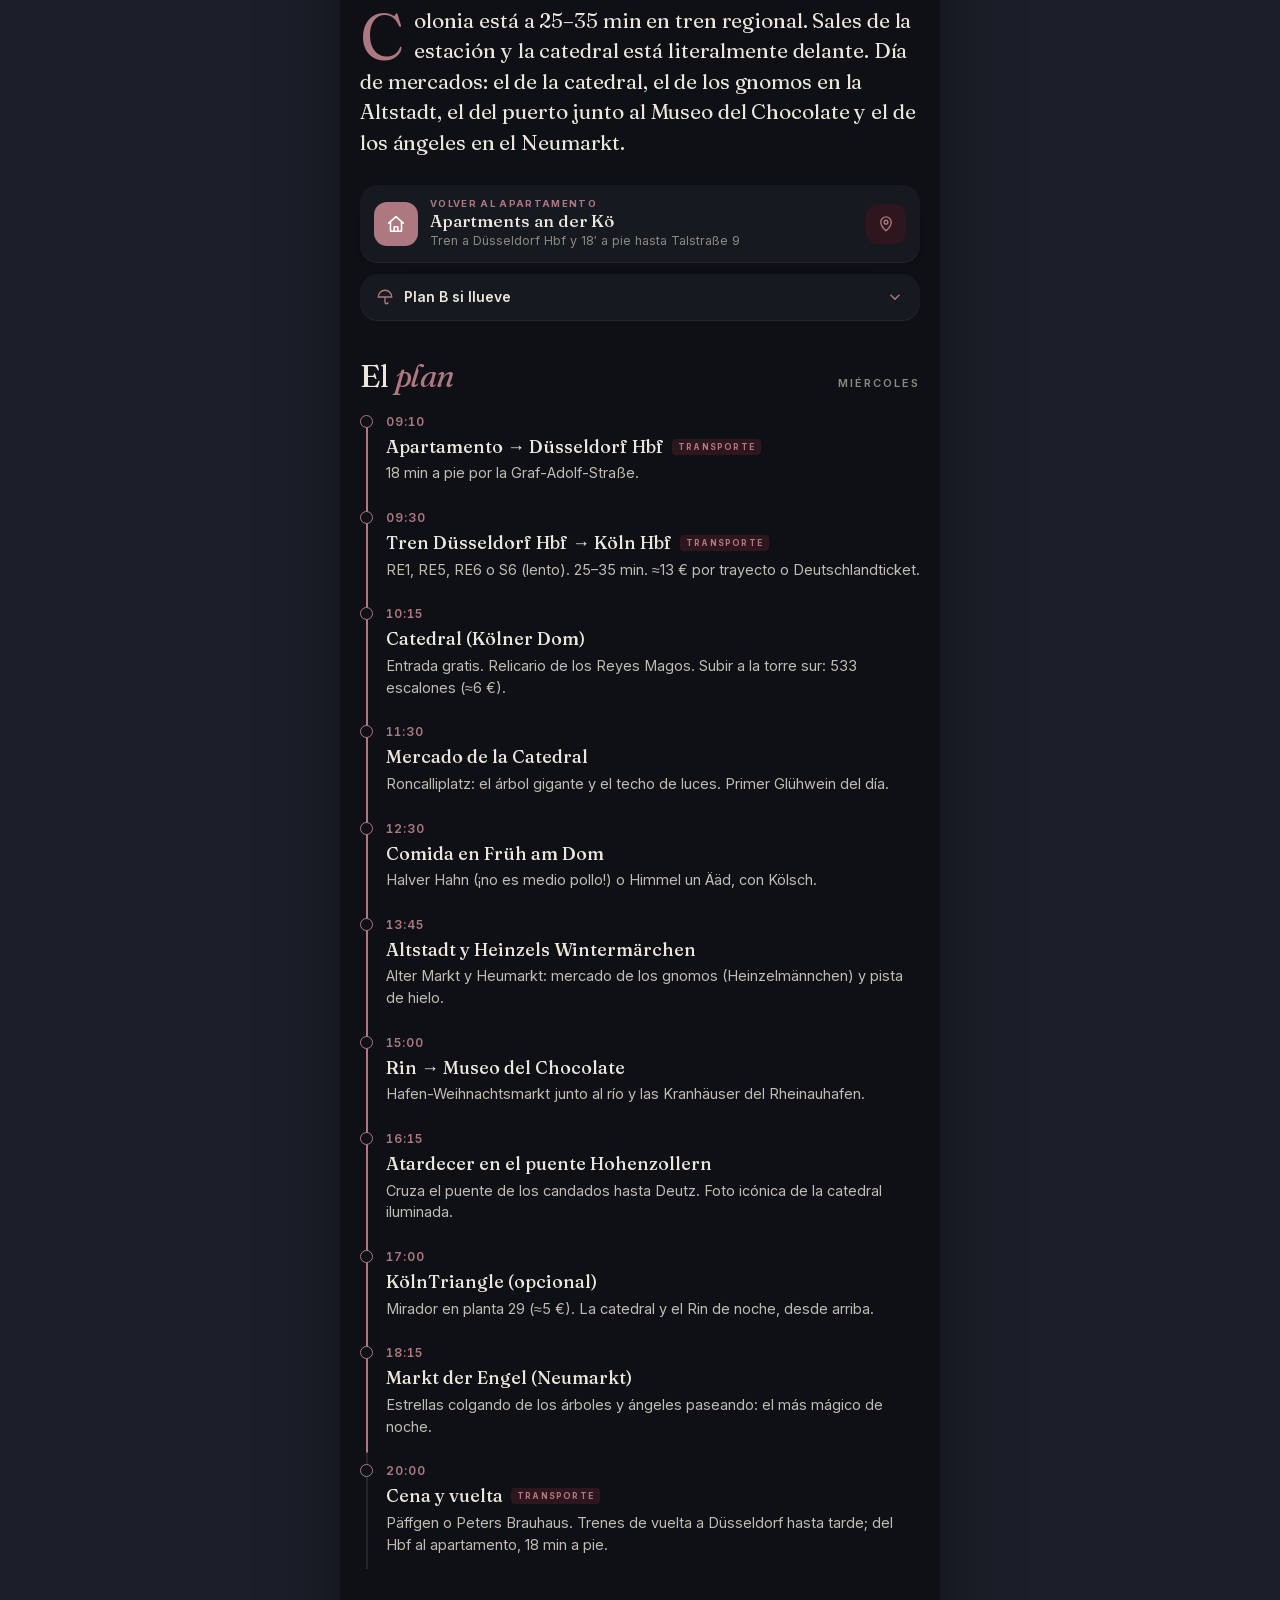
==== commit d81985ed: "Apartamento, Weeze, distancias reales, cerca de mí, modo oscuro y extras - Base en el apartamento (T" ====
--- a/index.html
+++ b/index.html
@@ -67,7 +67,7 @@
           <h2 class="route__title">Del Rin <em>a Carlomagno</em></h2>
         </div>
         <div class="route__map">
-          <svg id="map" viewBox="0 34 360 232" role="img" aria-label="Mapa de la ruta"></svg>
+          <svg id="map" viewBox="-10 -78 380 335" preserveAspectRatio="xMidYMid meet" role="img" aria-label="Mapa de la ruta"></svg>
         </div>
         <div class="route__cards" id="routeCards"></div>
       </div>
@@ -90,6 +90,22 @@
             <p>Descarga todas las fotos al móvil para que la guía funcione en el avión o sin datos.</p>
           </div>
           <button class="btn btn--dark" id="offlineBtn">Guardar sin conexión</button>
+        </div>
+
+        <h3 class="h3">Tu colección de <em>tazas</em></h3>
+        <div class="mugs" id="mugs" data-reveal></div>
+
+        <h3 class="h3">Viajar <em>juntos</em></h3>
+        <div class="share" data-reveal>
+          <p>Comparte lo que has marcado como visto y tus tazas. Cuando tu acompañante abre el enlace, se junta con lo suyo (y al revés).</p>
+          <button class="btn btn--dark" id="shareBtn"><svg viewBox="0 0 24 24"><path d="M12 3v12M7 8l5-5 5 5M5 13v6a2 2 0 0 0 2 2h10a2 2 0 0 0 2-2v-6"/></svg>Compartir mi progreso</button>
+        </div>
+
+        <h3 class="h3">Apariencia</h3>
+        <div class="theme" data-reveal>
+          <button data-theme-set="auto">Auto<small>oscuro de noche</small></button>
+          <button data-theme-set="light">Claro</button>
+          <button data-theme-set="dark">Oscuro</button>
         </div>
 
         <h3 class="h3">Cuatro palabras</h3>
--- a/css/style.css
+++ b/css/style.css
@@ -201,10 +201,11 @@
 }
 .route__title em { color: var(--brass); }
 .route__map {
-  margin: 14px -8px 0;
+  margin: 10px -8px 12px;
   position: relative;
-}
-#map { width: 100%; height: auto; overflow: hidden; }
+  flex: 1 1 auto; min-height: 0;
+}
+#map { position: absolute; inset: 0; width: 100%; height: 100%; overflow: hidden; display: block; }
 #map .land { fill: var(--paper-2); }
 #map .grid { stroke: rgba(21,22,28,.06); stroke-width: .5; }
 #map .river { fill: none; stroke: #9DB8C1; stroke-width: 2.4; stroke-linecap: round; }
@@ -235,9 +236,9 @@
 .step { height: 75vh; height: 75svh; }
 .step:first-child { height: 100vh; height: 100svh; }
 .route__cards {
-  position: relative; margin-top: auto;
-  margin-bottom: calc(var(--sab) + 92px);
-  height: 196px;
+  position: relative; flex: none;
+  margin-bottom: calc(var(--sab) + 90px);
+  height: 236px;
 }
 .step__card {
   position: absolute; inset: auto 0 0 0;
@@ -260,7 +261,7 @@
 .step__kick { font: 600 10.5px/1.2 var(--sans); letter-spacing: .16em; text-transform: uppercase; color: var(--muted); }
 .step__title { font: 500 22px/1.15 var(--serif); margin: 0 0 6px; letter-spacing: -.01em; }
 .step__text { font-size: 14.5px; line-height: 1.5; color: var(--ink-2); margin: 0; }
-.step__stats { display: flex; gap: 22px; margin-top: 14px; }
+.step__stats { display: flex; gap: 22px; margin-top: 12px; }
 .step__stats div b { display: block; font: 400 26px/1 var(--serif); }
 .step__stats div span { font: 600 10px/1 var(--sans); letter-spacing: .14em; text-transform: uppercase; color: var(--muted); }
 
@@ -701,7 +702,7 @@
   .cover__route i { flex-basis: 10px; }
   .step__stats { gap: 16px; }
   .step__stats div b { font-size: 22px; }
-  .route__cards { height: 186px; }
+  .route__cards { height: 226px; }
 }
 
 
@@ -767,3 +768,137 @@
 .sheet__near li { display: flex; justify-content: space-between; gap: 12px; padding: 9px 0; border-bottom: 1px solid var(--line); font-size: 14px; }
 .sheet__near li:last-child { border-bottom: 0; }
 .sheet__near b { font: 600 13px/1.3 var(--sans); color: var(--accent); white-space: nowrap; }
+
+/* =========================================================
+   ACENTO POR DÍA (claro / oscuro)
+   ========================================================= */
+.day { --accent: var(--acc-l); --accent-soft: var(--soft-l); }
+html[data-theme="dark"] .day { --accent: var(--acc-d); --accent-soft: var(--soft-d); }
+
+/* =========================================================
+   MODO OSCURO
+   ========================================================= */
+html[data-theme="dark"] {
+  --paper: #0E1015;
+  --paper-2: #1B1E26;
+  --card: #161920;
+  --ink: #ECE6DB;
+  --ink-2: #C2BCB2;
+  --muted: #8E897F;
+  --line: rgba(255, 255, 255, .09);
+  --night: #1B1F29;
+  color-scheme: dark;
+}
+html[data-theme="dark"] body { background: var(--paper); }
+html[data-theme="dark"] .info { --accent: #D9BF8C; --accent-soft: #2A2419; }
+html[data-theme="dark"] .step__card { background: rgba(22, 25, 32, .92); }
+html[data-theme="dark"] .poi__top .chip,
+html[data-theme="dark"] .food__price { color: #15161C; }
+html[data-theme="dark"] .food__price { background: rgba(244, 239, 230, .94); }
+html[data-theme="dark"] #map .grid { stroke: rgba(255,255,255,.05); }
+html[data-theme="dark"] #map .border { stroke: rgba(255,255,255,.3); }
+html[data-theme="dark"] #map .country { fill: rgba(255,255,255,.28); }
+html[data-theme="dark"] #map .town { fill: rgba(255,255,255,.4); }
+html[data-theme="dark"] #map .town-label { fill: rgba(255,255,255,.45); }
+html[data-theme="dark"] #map .node circle.core { fill: var(--ink); }
+html[data-theme="dark"] #map .node circle.halo { stroke: var(--ink); }
+html[data-theme="dark"] #map .river { stroke: #4F7380; }
+html[data-theme="dark"] .mm__base rect { fill: var(--ink); }
+html[data-theme="dark"] .mk__status.is-open { background: #17311F; color: #8FD1A4; }
+html[data-theme="dark"] .mk__status.is-soon { background: #2E2617; color: #E0C38C; }
+html[data-theme="dark"] .btn--light { background: var(--ink); color: var(--paper); }
+html[data-theme="dark"] .offline .btn.is-done { background: var(--ink); color: var(--paper); }
+html[data-theme="dark"] .walk { box-shadow: inset 0 0 0 1px rgba(255,255,255,.06); }
+html[data-theme="dark"] .ticket__perf::before, html[data-theme="dark"] .ticket__perf::after { background: var(--paper); }
+html, body, .day, .info, .route, .ticket, .food__item, .mk__item, .tip, .dx, .phrases, .checklist label { transition: background-color .6s ease, color .6s ease; }
+
+/* =========================================================
+   APARTAMENTO
+   ========================================================= */
+.hotel {
+  margin: 22px var(--gutter) 0;
+  display: grid; grid-template-columns: 44px 1fr 40px; gap: 12px; align-items: center;
+  padding: 14px; border-radius: 18px;
+  background: var(--card); box-shadow: 0 1px 0 var(--line), 0 14px 30px -26px rgba(21,22,28,.4);
+}
+.hotel__ico { width: 44px; height: 44px; border-radius: 13px; display: grid; place-items: center; background: var(--accent); }
+.hotel__ico svg { width: 22px; height: 22px; stroke: #fff; fill: none; stroke-width: 1.7; stroke-linecap: round; stroke-linejoin: round; }
+.hotel__txt { display: flex; flex-direction: column; gap: 2px; min-width: 0; }
+.hotel__txt small { font: 700 9.5px/1 var(--sans); letter-spacing: .14em; text-transform: uppercase; color: var(--accent); }
+.hotel__txt b { font: 500 17px/1.2 var(--serif); }
+.hotel__txt em { font-style: normal; font-size: 12.5px; color: var(--muted); }
+.hotel__go { width: 40px; height: 40px; border-radius: 12px; display: grid; place-items: center; background: var(--accent-soft); }
+.hotel__go svg { width: 18px; height: 18px; stroke: var(--accent); fill: none; stroke-width: 1.8; }
+
+/* =========================================================
+   PLAN B · LLUVIA
+   ========================================================= */
+.rain { margin: 12px var(--gutter) 0; border-radius: 18px; background: var(--card); box-shadow: 0 1px 0 var(--line); overflow: hidden; }
+.rain summary { list-style: none; display: flex; align-items: center; gap: 10px; padding: 14px 16px; cursor: pointer; font: 600 14px/1.2 var(--sans); }
+.rain summary::-webkit-details-marker { display: none; }
+.rain summary svg { width: 18px; height: 18px; stroke: var(--accent); fill: none; stroke-width: 1.8; flex: none; }
+.rain summary svg:last-child { margin-left: auto; transition: transform .35s var(--ease); }
+.rain[open] summary svg:last-child { transform: rotate(180deg); }
+.rain__badge:empty { display: none; }
+.rain__badge { font: 700 10px/1 var(--sans); letter-spacing: .06em; padding: 5px 8px; border-radius: 99px; background: #D8E6F3; color: #24527A; }
+.rain.is-wet { box-shadow: 0 0 0 1.5px #6E9CC6, 0 14px 30px -24px rgba(36,82,122,.6); }
+.rain p { margin: 0 16px 10px; font-size: 13.5px; color: var(--muted); }
+.rain__chips { display: flex; flex-wrap: wrap; gap: 8px; padding: 0 16px 16px; }
+.rain__chips button { padding: 9px 12px; border-radius: 99px; background: var(--accent-soft); color: var(--accent); font: 600 12.5px/1 var(--sans); }
+
+/* =========================================================
+   CERCA DE MÍ
+   ========================================================= */
+.near-btn { display: inline-flex; align-items: center; gap: 6px; padding: 8px 12px; border-radius: 99px; background: var(--paper-2); font: 600 12px/1 var(--sans); color: var(--ink-2); transition: background .3s, color .3s; }
+.near-btn svg { width: 15px; height: 15px; stroke: currentColor; fill: none; stroke-width: 1.8; }
+.near-btn.is-on { background: var(--accent); color: #fff; }
+.near-btn.is-wait svg { animation: spin 1.2s linear infinite; }
+@keyframes spin { to { transform: rotate(360deg); } }
+.poi__from.is-me { color: #BFE3C9; }
+.poi__from svg { stroke: currentColor; }
+.dx__me { display: inline-flex; align-items: center; gap: 5px; }
+.dx__me svg { width: 14px; height: 14px; stroke: currentColor; fill: none; stroke-width: 1.8; }
+.near-me { display: flex; align-items: center; gap: 8px; padding: 0 0 12px; margin-bottom: 8px; border-bottom: 1px solid var(--line); font-size: 14px; }
+.near-me svg { width: 16px; height: 16px; stroke: var(--accent); fill: none; stroke-width: 1.8; flex: none; }
+.near-me b { color: var(--accent); }
+
+/* =========================================================
+   TAZAS
+   ========================================================= */
+.mk__item { grid-template-columns: 34px 1fr auto; }
+.mk__side { display: flex; flex-direction: column; gap: 8px; }
+.mug { width: 40px; height: 48px; border-radius: 12px; display: flex; flex-direction: column; align-items: center; justify-content: center; gap: 2px; background: var(--paper-2); color: var(--accent); -webkit-touch-callout: none; }
+.mug svg { width: 18px; height: 18px; stroke: currentColor; fill: none; stroke-width: 1.8; }
+.mug b { font: 700 11px/1 var(--sans); color: var(--ink-2); }
+.mug.pop { animation: pop .45s var(--ease); }
+@keyframes pop { 40% { transform: scale(1.18); } }
+.mugs { background: var(--card); border-radius: 18px; padding: 18px; box-shadow: 0 1px 0 var(--line); }
+.mugs__top { display: flex; align-items: center; gap: 16px; }
+.mugs__top > b { font: 300 56px/1 var(--serif); color: var(--accent); }
+.mugs__top small { display: block; font: 600 10px/1 var(--sans); letter-spacing: .14em; text-transform: uppercase; color: var(--muted); margin-bottom: 6px; }
+.mugs__top span { font: italic 400 20px/1.2 var(--serif); }
+.mugs ul { list-style: none; margin: 14px 0 0; padding: 0; border-top: 1px solid var(--line); }
+.mugs li { display: flex; justify-content: space-between; padding: 10px 0; border-bottom: 1px solid var(--line); font-size: 14px; }
+.mugs li:last-child { border-bottom: 0; }
+.mugs p { margin: 12px 0 0; font-size: 13.5px; color: var(--muted); }
+
+/* =========================================================
+   COMPARTIR / TEMA / AVISOS
+   ========================================================= */
+.share { background: var(--card); border-radius: 18px; padding: 18px; box-shadow: 0 1px 0 var(--line); }
+.share p { margin: 0 0 14px; font-size: 14px; line-height: 1.55; color: var(--ink-2); }
+.share .btn { width: 100%; justify-content: center; }
+.theme { display: grid; grid-template-columns: repeat(3, 1fr); gap: 8px; }
+.theme button { padding: 14px 8px; border-radius: 14px; background: var(--card); box-shadow: 0 1px 0 var(--line); font: 600 14px/1.2 var(--sans); display: flex; flex-direction: column; align-items: center; gap: 4px; }
+.theme button small { font: 500 10.5px/1 var(--sans); color: var(--muted); }
+.theme button.is-on { background: var(--accent); color: #fff; }
+.theme button.is-on small { color: rgba(255,255,255,.75); }
+.toast {
+  position: fixed; z-index: 90; left: 50%; bottom: calc(var(--sab) + 96px);
+  transform: translate(-50%, 20px); opacity: 0; pointer-events: none;
+  max-width: calc(100% - 40px); padding: 12px 16px; border-radius: 14px;
+  background: var(--ink); color: var(--paper); font: 500 13.5px/1.35 var(--sans);
+  box-shadow: 0 14px 30px -12px rgba(0,0,0,.45); transition: .35s var(--ease);
+}
+.toast.is-on { opacity: 1; transform: translate(-50%, 0); }
+html[data-theme="dark"] .btn--dark { background: var(--ink); color: var(--paper); }
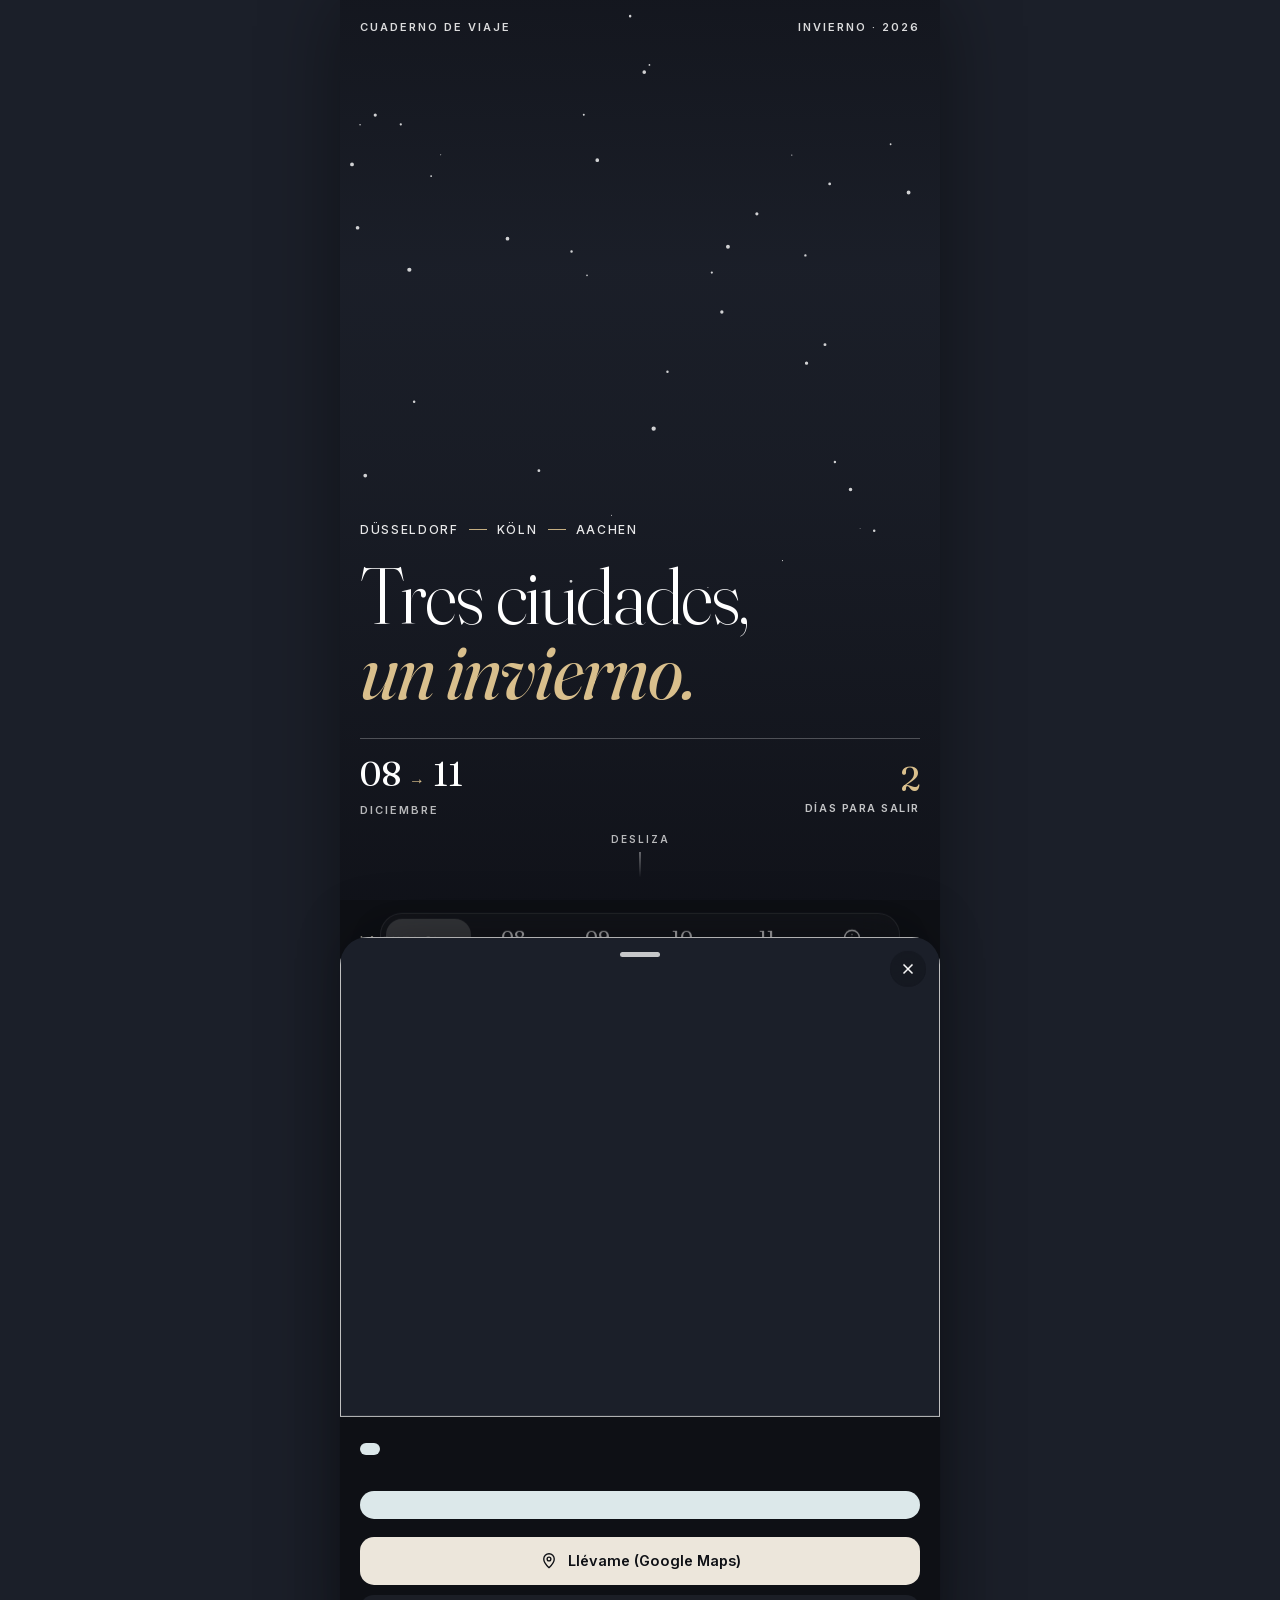
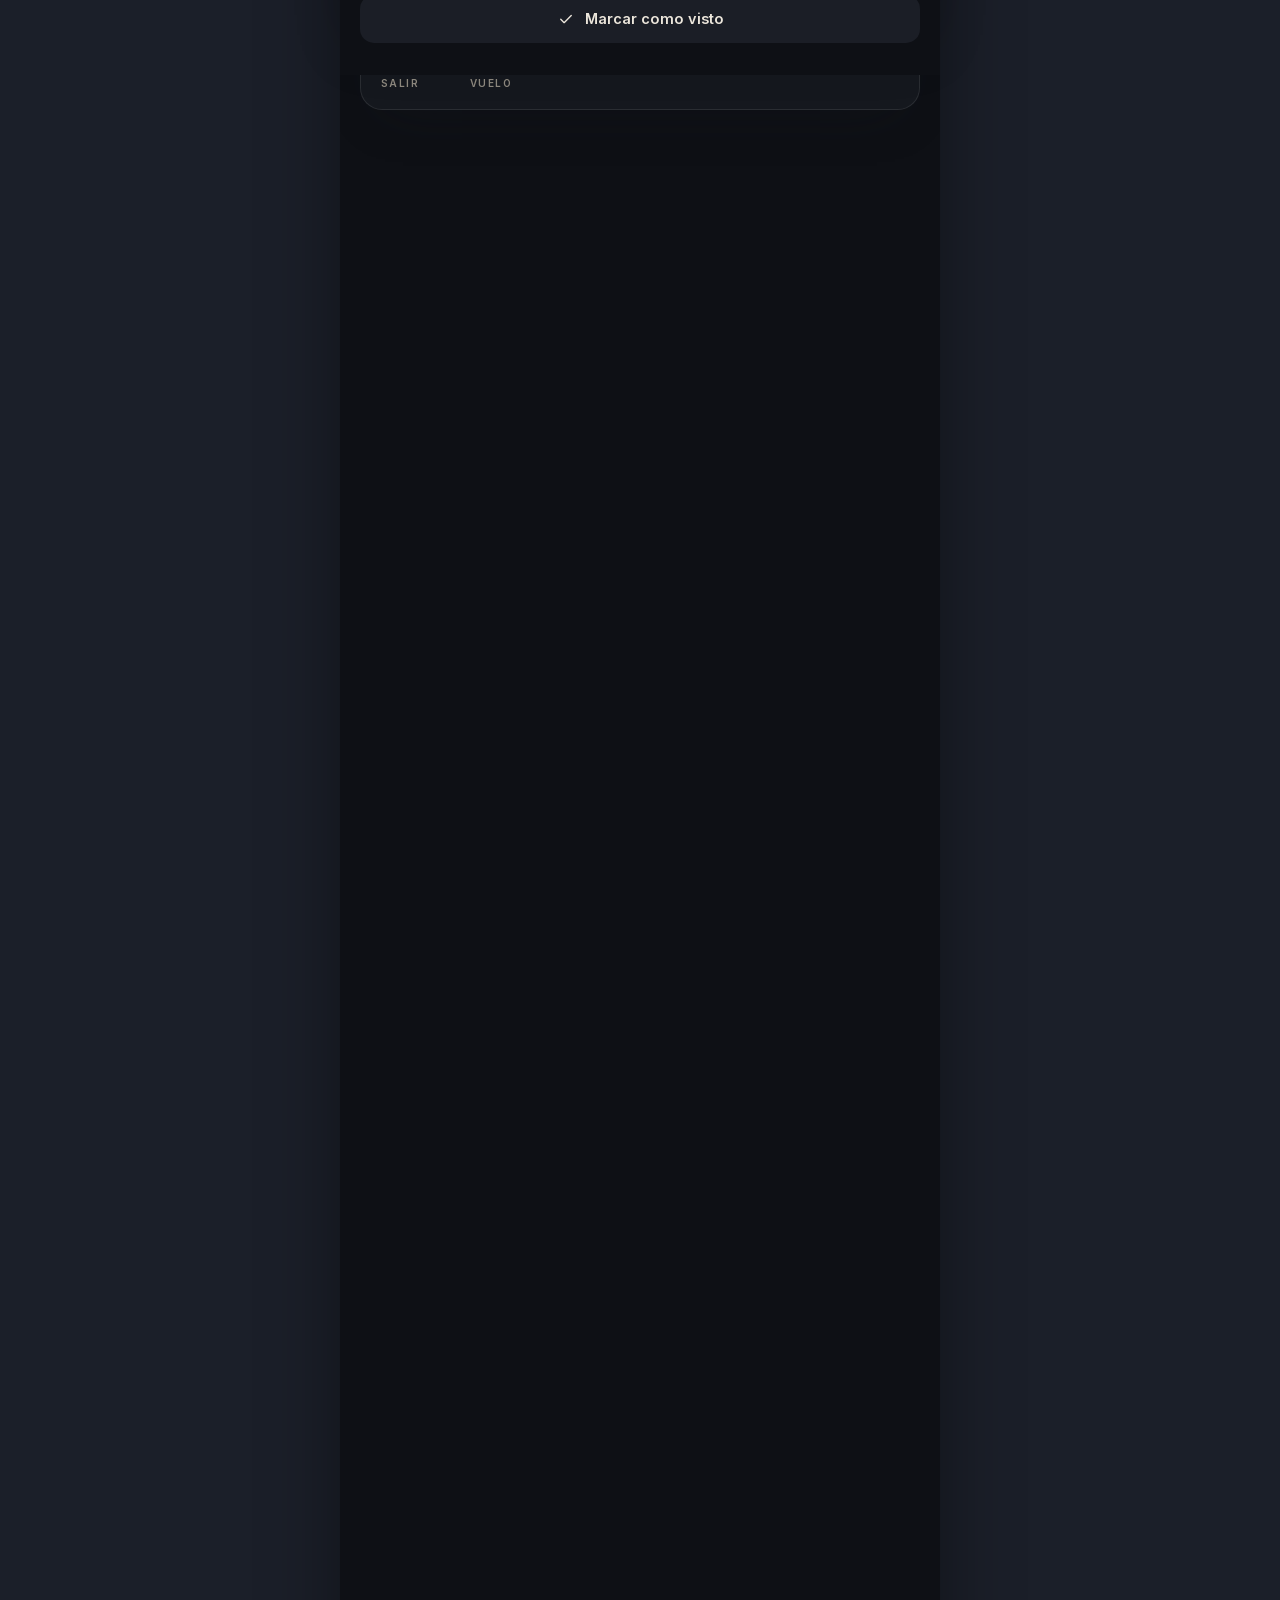
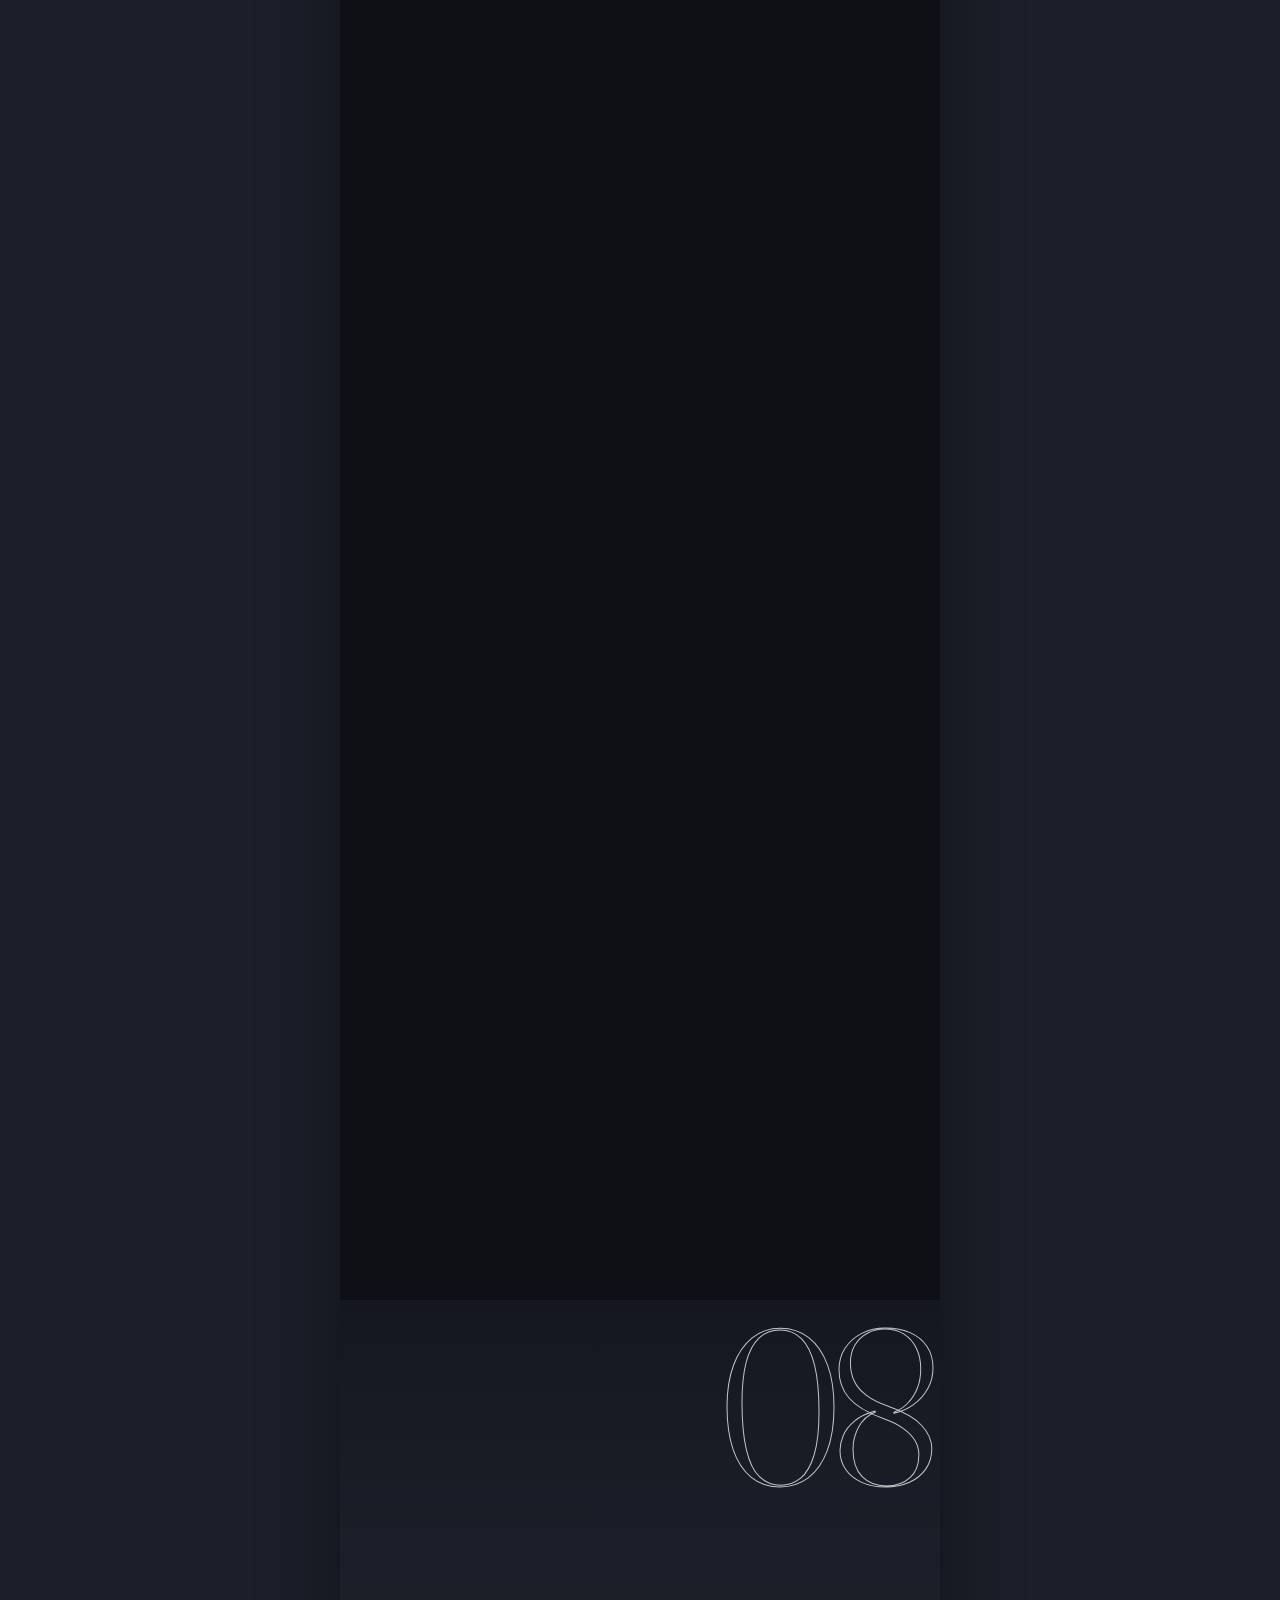
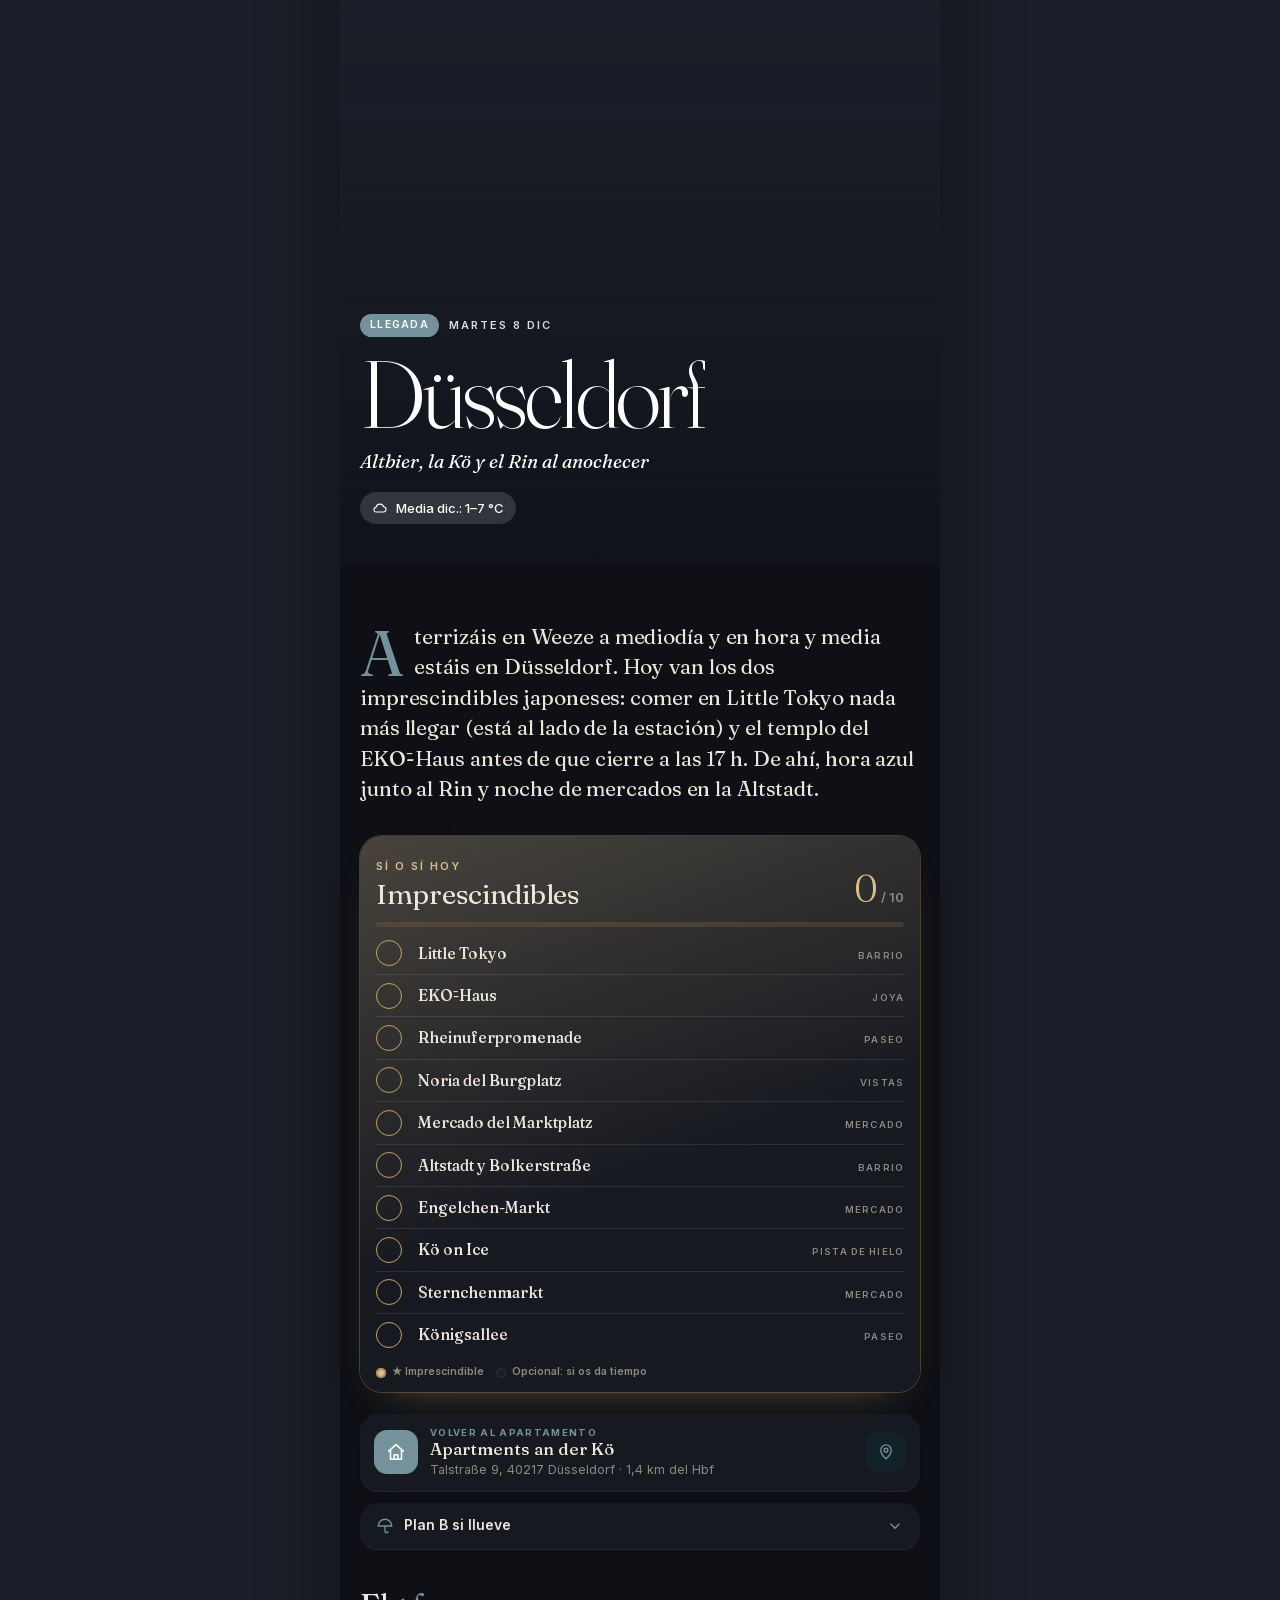
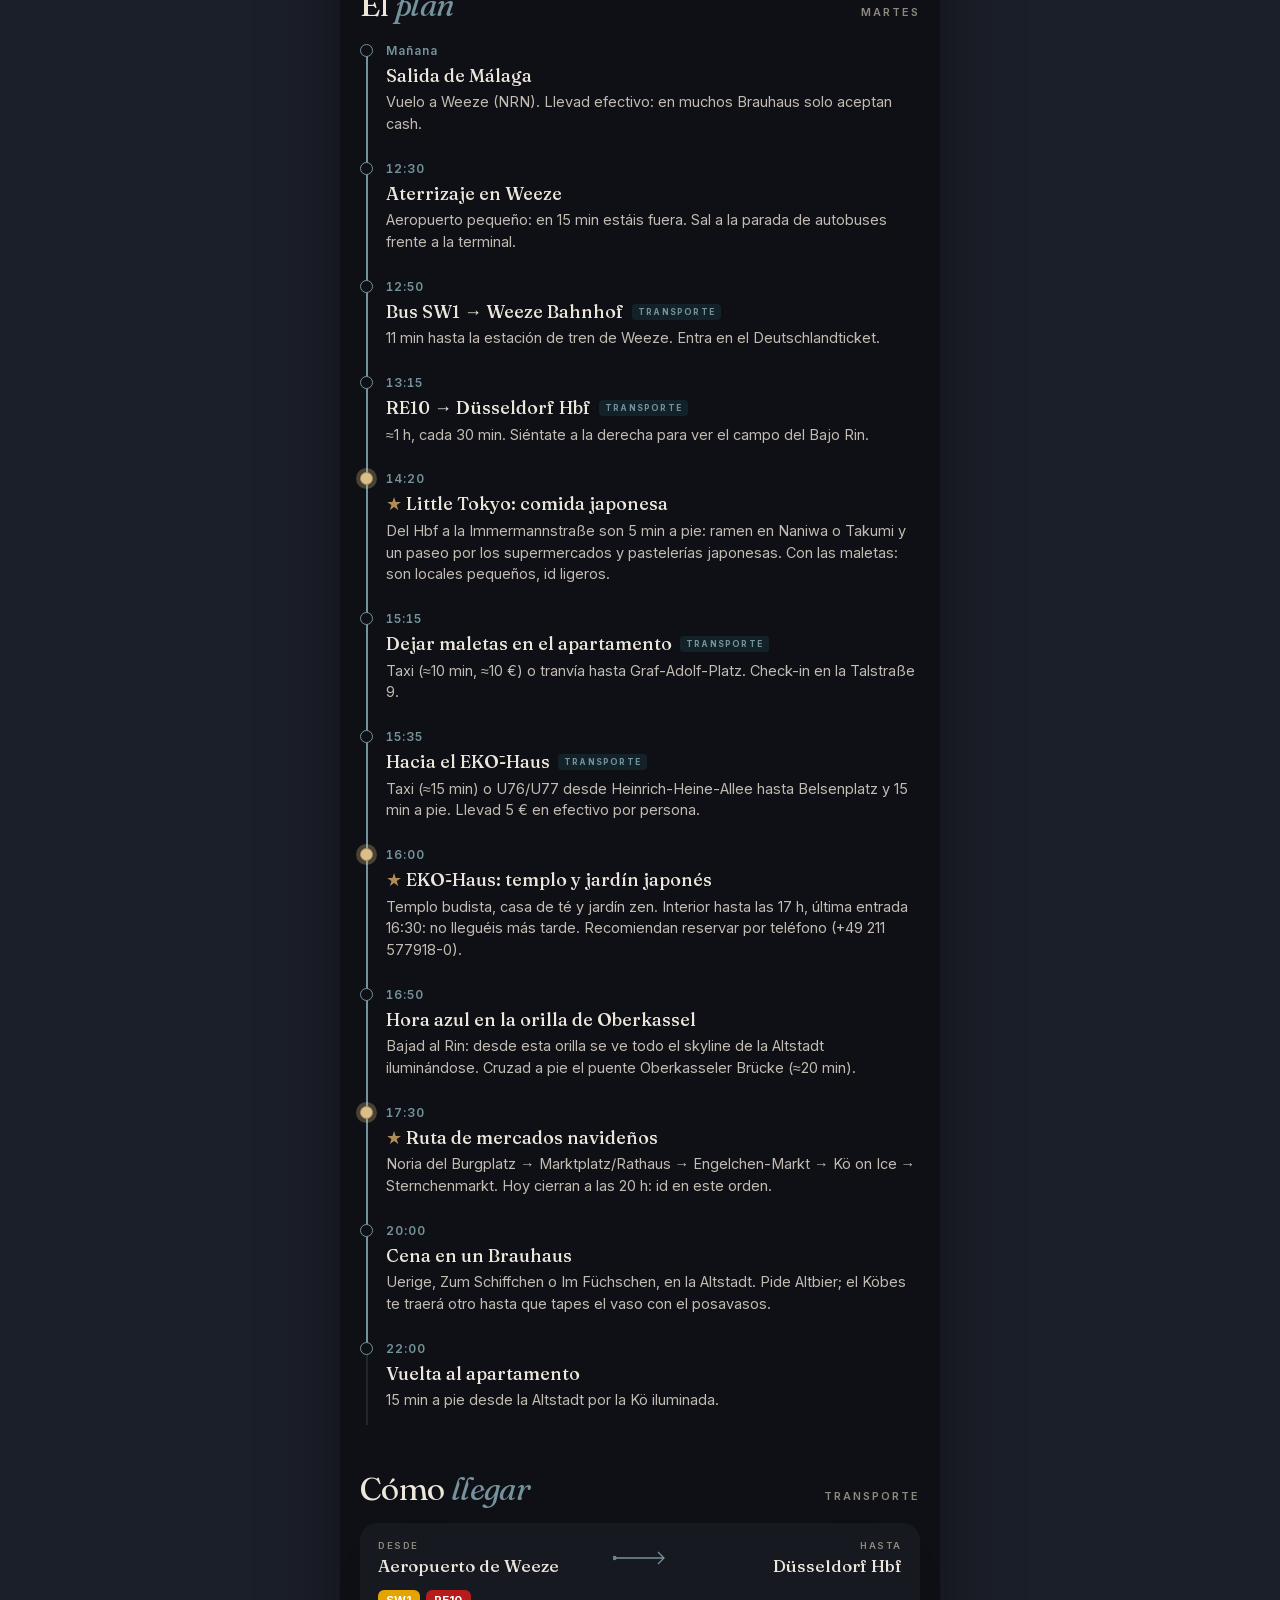
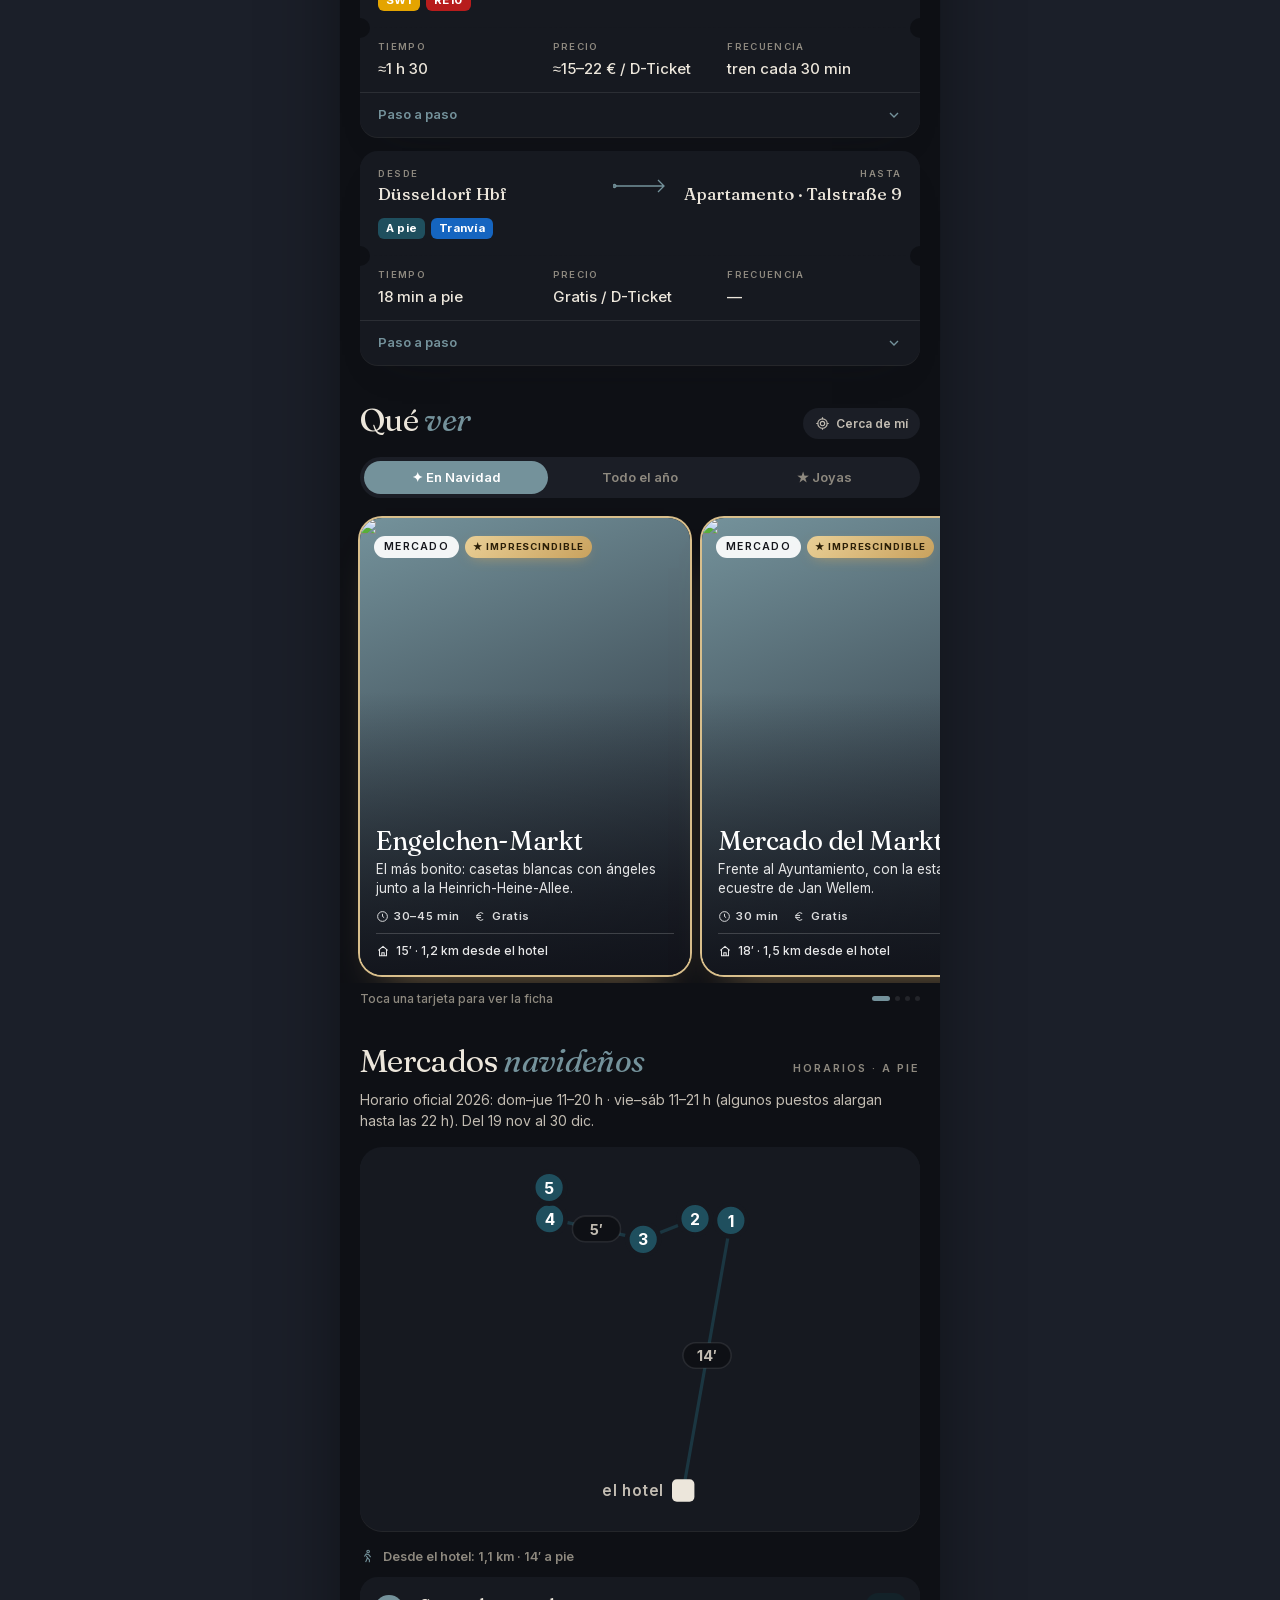
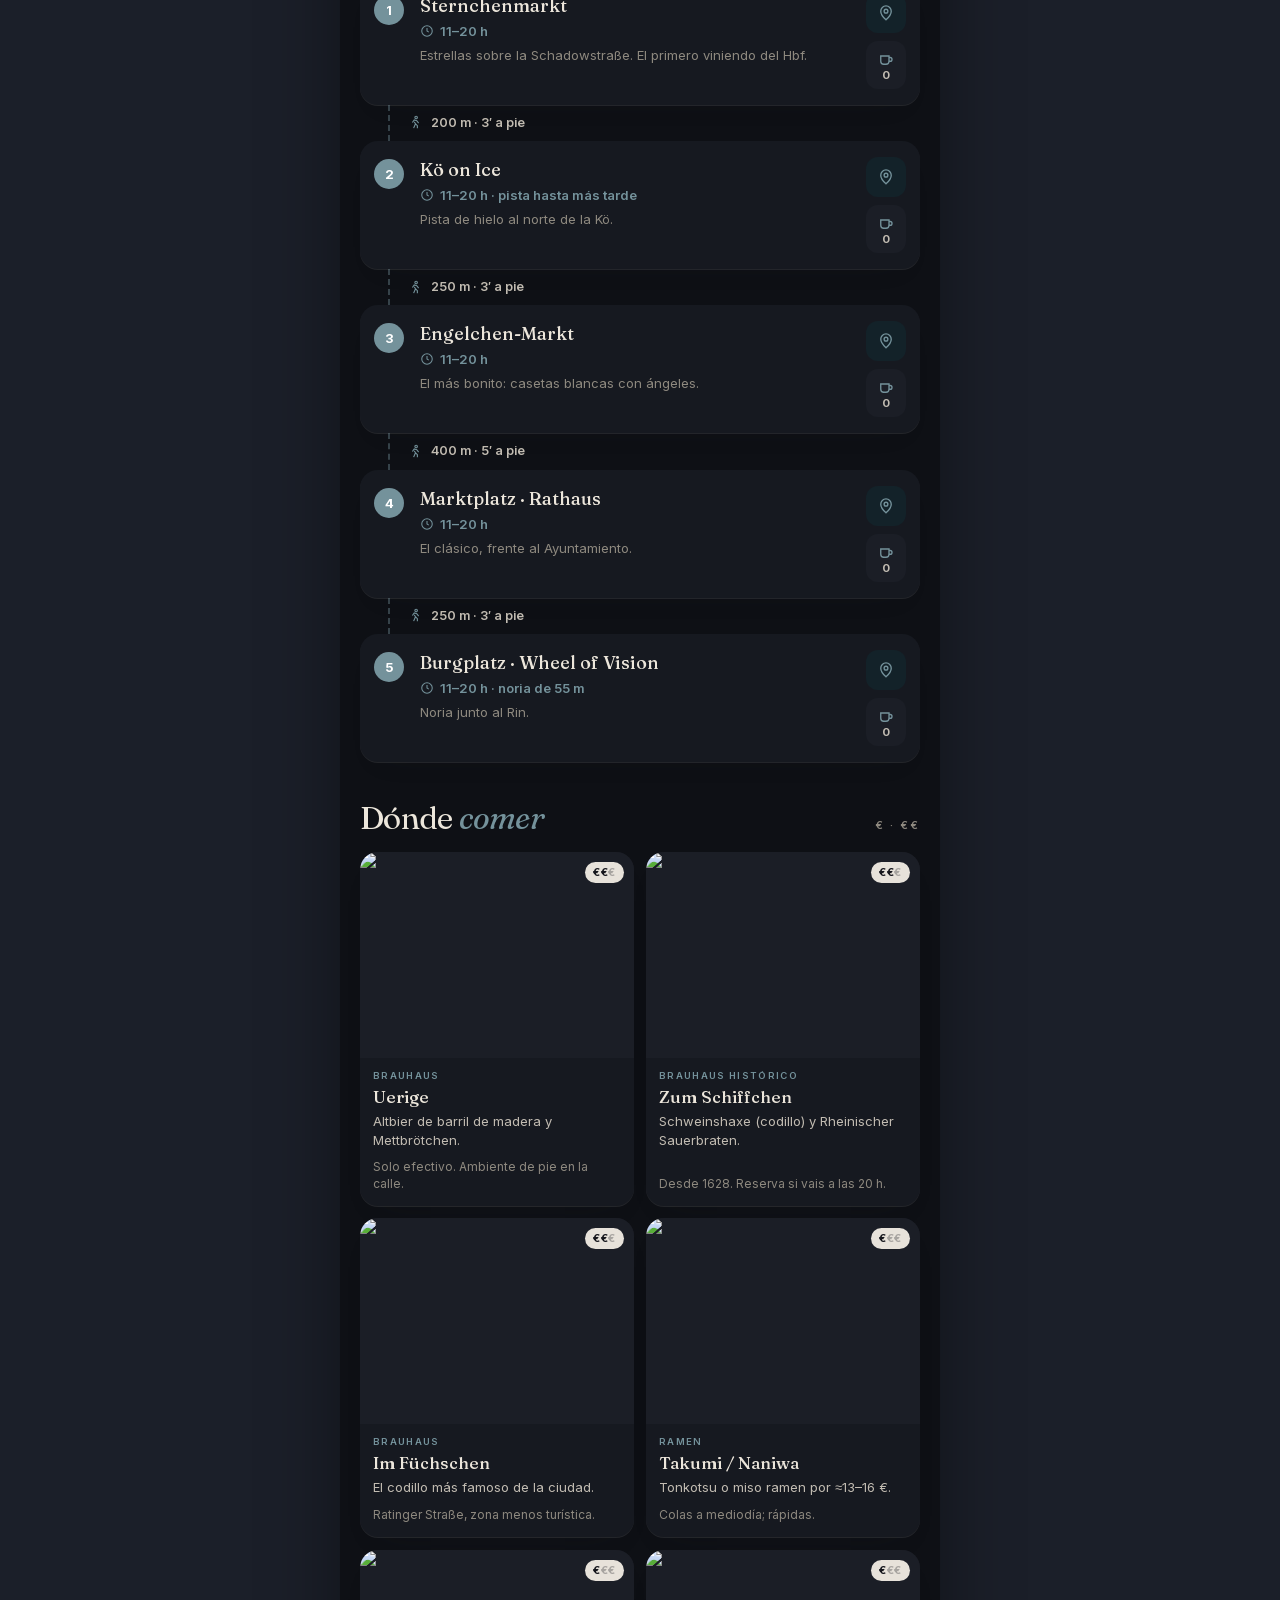
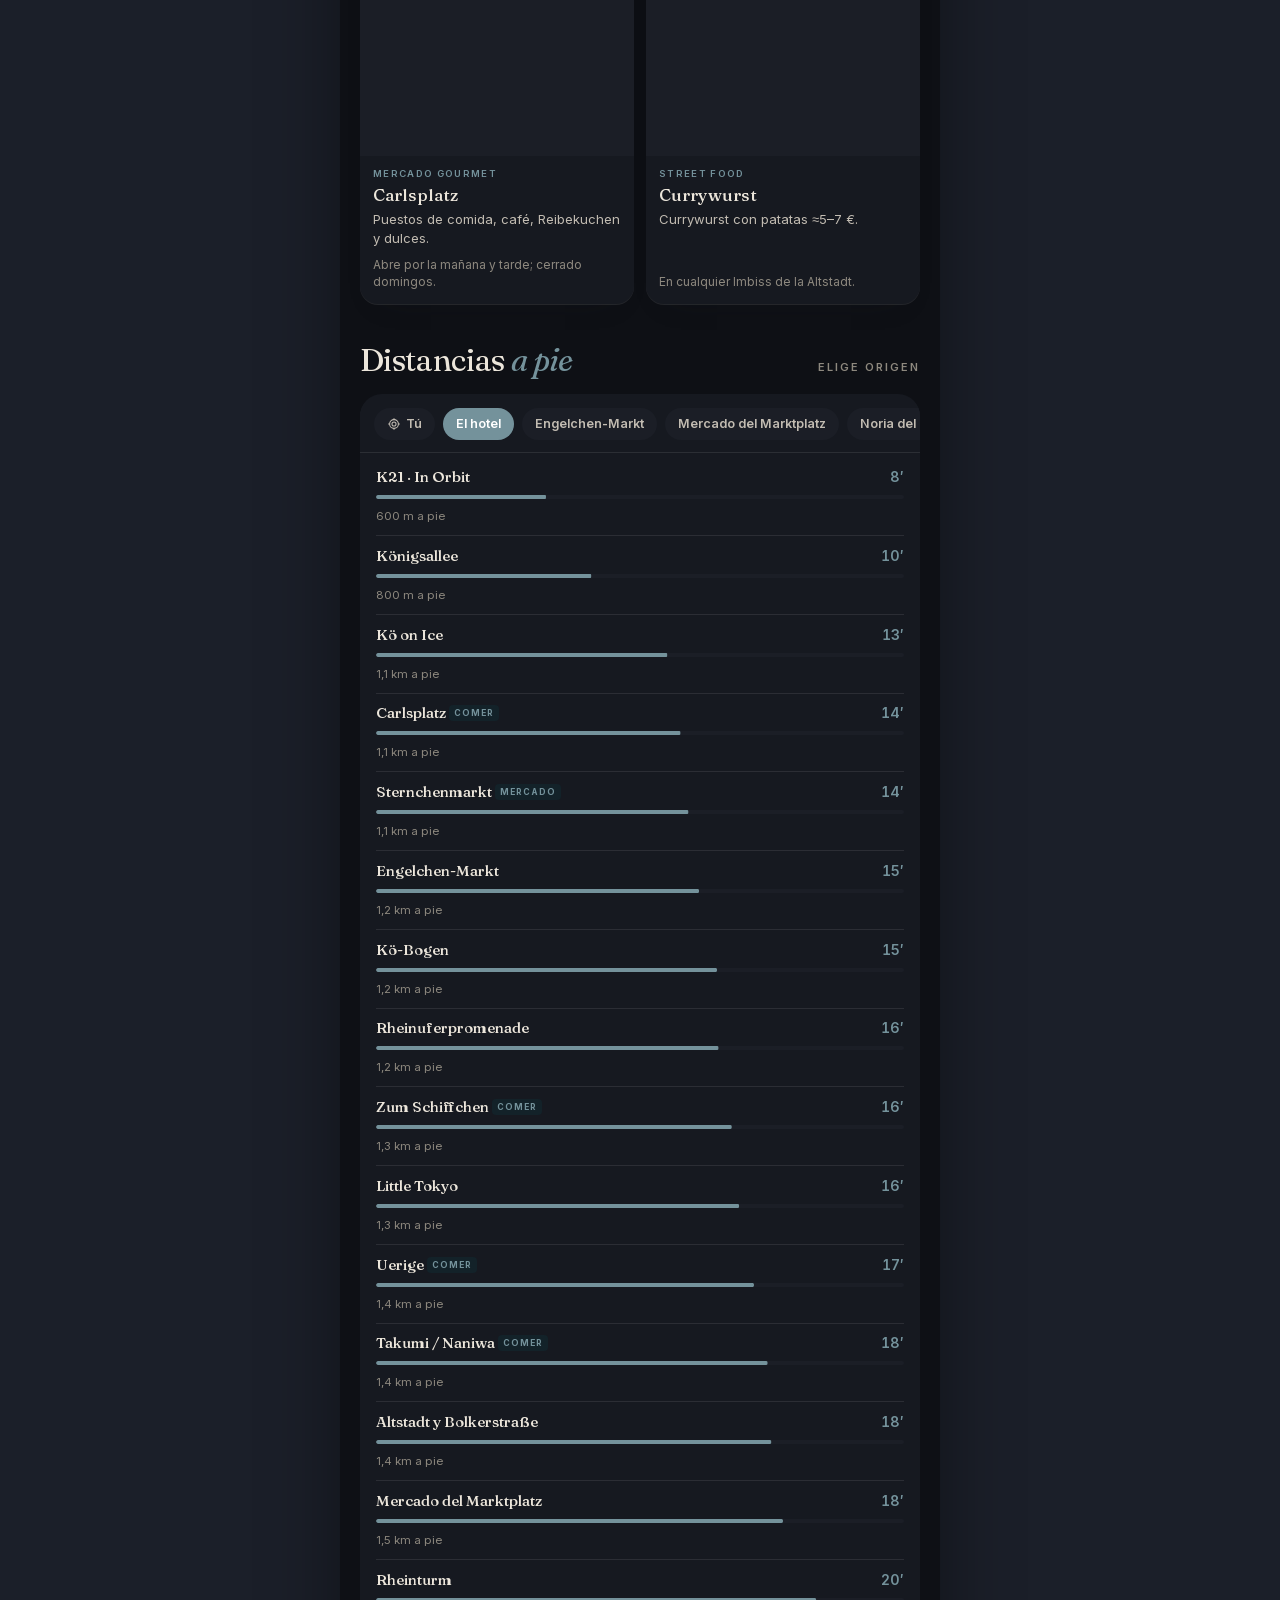
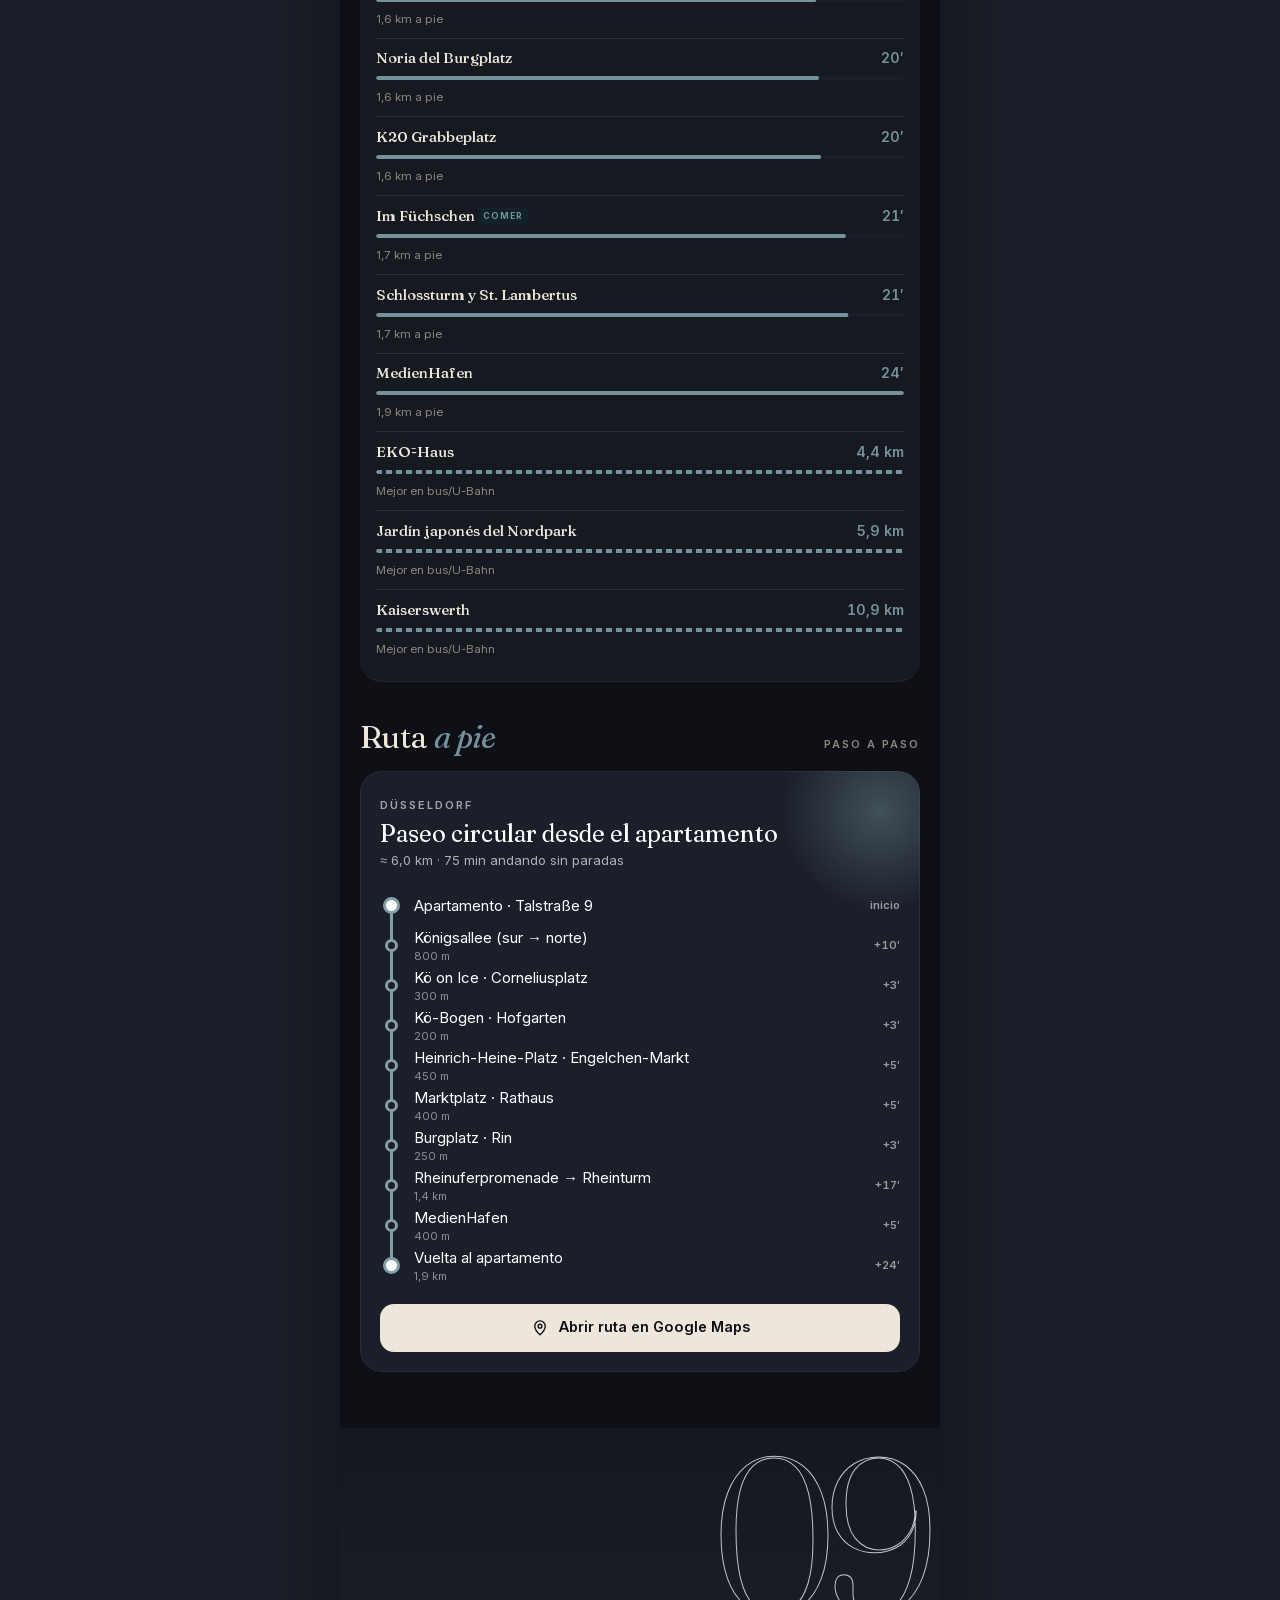
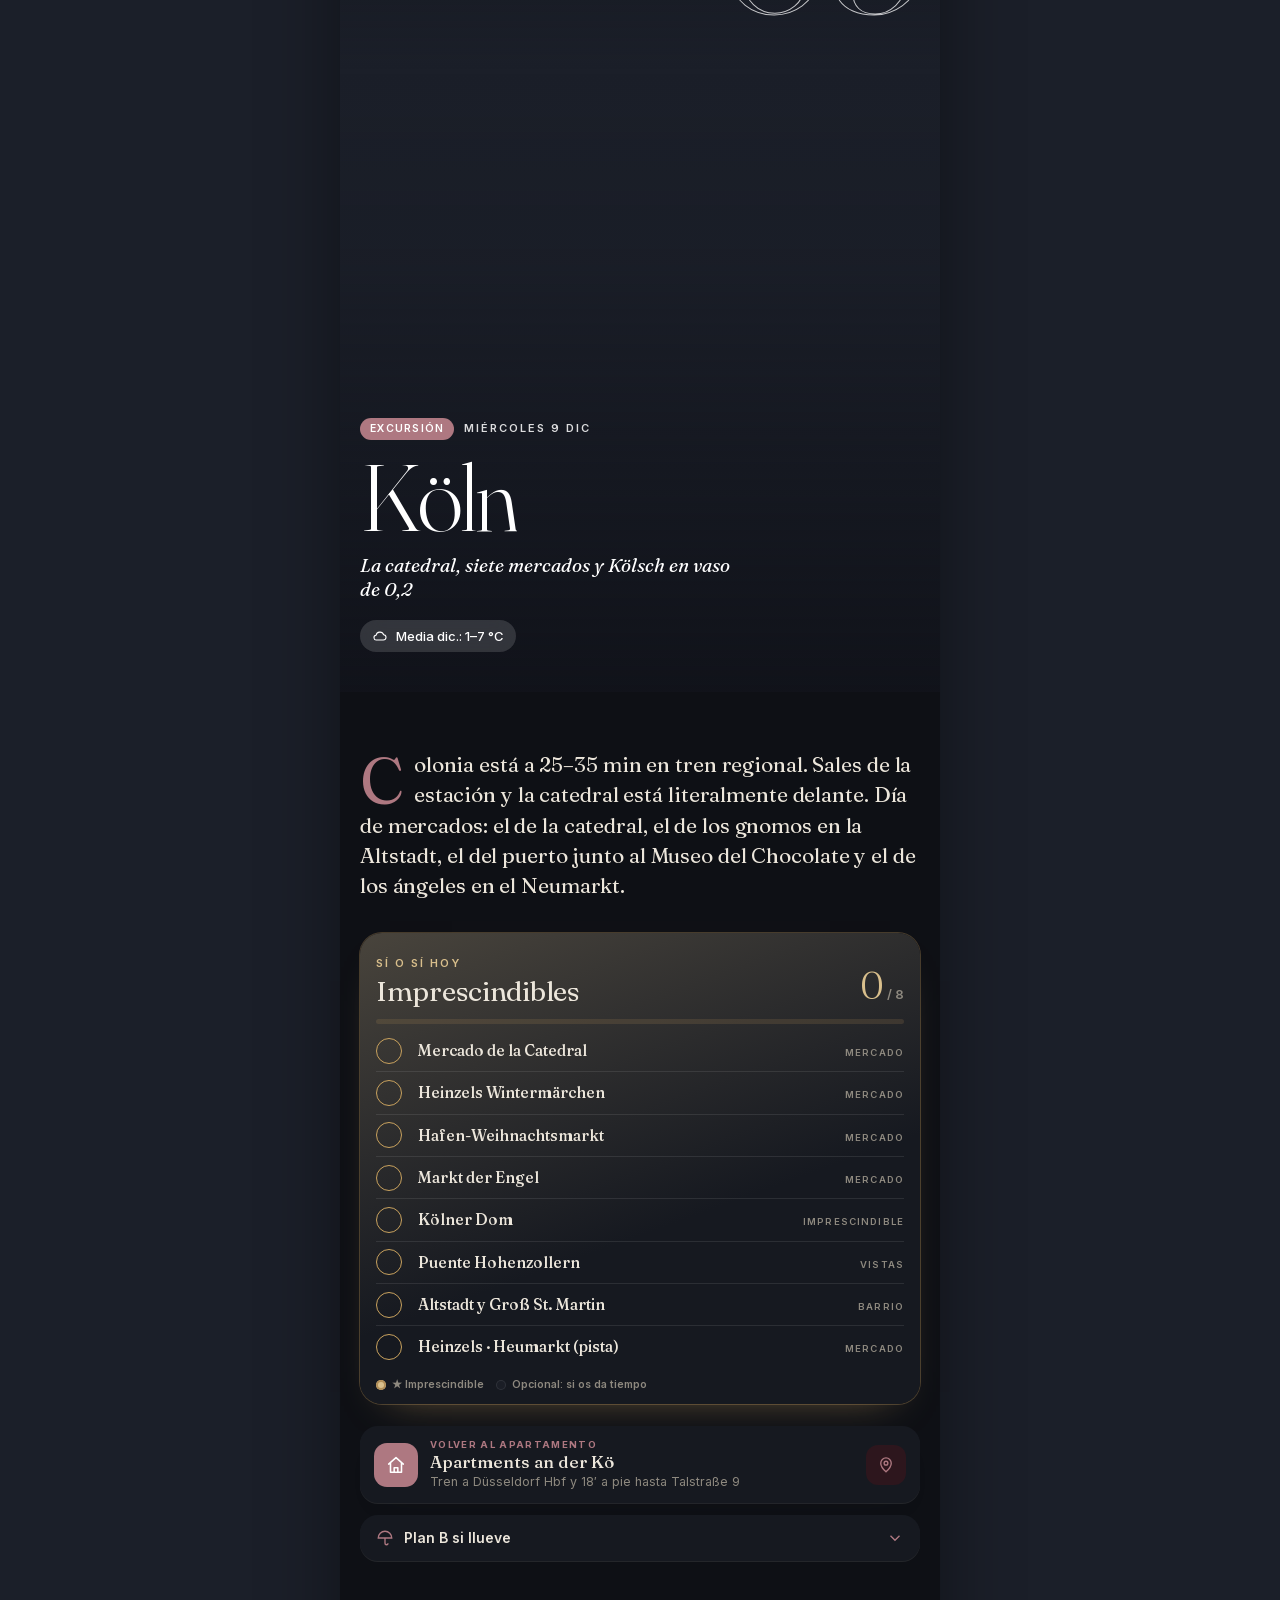
==== commit 26df3a44: "Pantalla completa, scroll más fluido e imprescindibles - Quita la franja oscura bajo la barra de est" ====
--- a/index.html
+++ b/index.html
@@ -23,9 +23,6 @@
   <link rel="stylesheet" href="css/style.css">
 </head>
 <body>
-  <!-- Franja bajo la barra de estado / notch -->
-  <div class="status-scrim" aria-hidden="true"></div>
-  <div class="progress" aria-hidden="true"><span></span></div>
 
   <main id="app">
     <!-- ============ PORTADA ============ -->
--- a/css/style.css
+++ b/css/style.css
@@ -81,25 +81,6 @@
 }
 
 /* ---------- barra de estado / progreso ---------- */
-.status-scrim {
-  position: fixed; inset: 0 0 auto 0; z-index: 60;
-  height: var(--sat);
-  background: rgba(16, 18, 25, .55);
-  -webkit-backdrop-filter: blur(14px) saturate(1.4);
-  backdrop-filter: blur(14px) saturate(1.4);
-  pointer-events: none;
-  max-width: 600px; margin-inline: auto;
-}
-.progress {
-  position: fixed; left: 0; right: 0; top: var(--sat); z-index: 61; height: 2px;
-  max-width: 600px; margin-inline: auto; pointer-events: none;
-}
-.progress span {
-  display: block; height: 100%; width: 100%;
-  background: linear-gradient(90deg, var(--brass), var(--brass-2));
-  transform-origin: 0 50%; transform: scaleX(var(--p, 0));
-}
-
 /* =========================================================
    PORTADA
    ========================================================= */
@@ -242,9 +223,7 @@
 }
 .step__card {
   position: absolute; inset: auto 0 0 0;
-  background: rgba(251, 248, 242, .94);
-  -webkit-backdrop-filter: blur(16px) saturate(1.3);
-  backdrop-filter: blur(16px) saturate(1.3);
+  background: var(--card);
   border: 1px solid var(--line);
   border-radius: var(--radius);
   padding: 18px 20px;
@@ -274,13 +253,13 @@
   height: 96vh; height: 96svh; min-height: 560px;
   overflow: hidden; color: #fff;
   background: var(--night);
-  clip-path: inset(0 0 0 0);
+  contain: paint;
 }
 .day-hero__img {
   position: absolute; inset: -8% 0 -8% 0;
   background-size: cover; background-position: center;
-  will-change: transform;
-  transform: translate3d(0, var(--py, 0px), 0) scale(var(--ps, 1.08));
+  transform: translate3d(0, 0, 0) scale(1.08);
+  backface-visibility: hidden;
 }
 .day-hero::after {
   content: ""; position: absolute; inset: 0;
@@ -675,18 +654,18 @@
    APARICIONES
    ========================================================= */
 [data-reveal] {
-  opacity: 0; transform: translate3d(0, 28px, 0); filter: blur(6px);
-  transition: opacity .9s var(--ease), transform .9s var(--ease), filter .9s var(--ease);
+  opacity: 0; transform: translate3d(0, 24px, 0);
+  transition: opacity .8s var(--ease), transform .8s var(--ease);
   transition-delay: calc(var(--d, 0) * 80ms);
 }
-[data-reveal].in { opacity: 1; transform: none; filter: none; }
+[data-reveal].in { opacity: 1; transform: none; }
 .split .w { display: inline-block; overflow: hidden; vertical-align: bottom; padding-bottom: .06em; margin-bottom: -.06em; }
 .split .w > span { display: inline-block; transform: translateY(105%); transition: transform 1s var(--ease); transition-delay: calc(var(--i) * 60ms + 120ms); }
 .split.in .w > span { transform: none; }
 
 @media (prefers-reduced-motion: reduce) {
   *, *::before, *::after { animation-duration: .001ms !important; animation-iteration-count: 1 !important; transition-duration: .001ms !important; }
-  [data-reveal] { opacity: 1; transform: none; filter: none; }
+  [data-reveal] { opacity: 1; transform: none; }
   .split .w > span { transform: none; }
   .cover__slide:first-child { opacity: 1; }
 }
@@ -810,7 +789,7 @@
 html[data-theme="dark"] .offline .btn.is-done { background: var(--ink); color: var(--paper); }
 html[data-theme="dark"] .walk { box-shadow: inset 0 0 0 1px rgba(255,255,255,.06); }
 html[data-theme="dark"] .ticket__perf::before, html[data-theme="dark"] .ticket__perf::after { background: var(--paper); }
-html, body, .day, .info, .route, .ticket, .food__item, .mk__item, .tip, .dx, .phrases, .checklist label { transition: background-color .6s ease, color .6s ease; }
+
 
 /* =========================================================
    APARTAMENTO
@@ -902,3 +881,54 @@
 }
 .toast.is-on { opacity: 1; transform: translate(-50%, 0); }
 html[data-theme="dark"] .btn--dark { background: var(--ink); color: var(--paper); }
+
+/* =========================================================
+   RENDIMIENTO
+   ========================================================= */
+.cover.is-off .cover__slide { animation-play-state: paused; }
+.rail { contain: layout paint; }
+.poi, .food__item, .mk__item, .ticket { contain: layout paint; }
+.dock { will-change: transform; }
+
+/* =========================================================
+   IMPRESCINDIBLE / OPCIONAL
+   ========================================================= */
+.must-badge, .opt-badge { font: 700 9.5px/1 var(--sans); letter-spacing: .1em; text-transform: uppercase; padding: 6px 8px; border-radius: 99px; margin-right: auto; margin-left: 6px; }
+.must-badge { background: linear-gradient(135deg, #E9CF96, #C9A25E); color: #2B1F08; box-shadow: 0 4px 14px -6px rgba(201,162,94,.9); }
+.opt-badge { background: rgba(16,18,25,.45); color: rgba(255,255,255,.85); -webkit-backdrop-filter: blur(6px); backdrop-filter: blur(6px); }
+.poi.is-must { box-shadow: 0 0 0 2px #D9BF8C, 0 24px 40px -26px rgba(176,141,87,.8); }
+.poi.is-opt img { filter: saturate(.8); }
+.tl li.is-must::before { background: #D9BF8C; border-color: #B08D57; box-shadow: 0 0 0 4px rgba(217,191,140,.28); }
+.tl li.is-must .tl__h::before { content: "★ "; color: #B08D57; }
+.tl li.is-must.is-past::before { background: #B08D57; }
+
+.must {
+  margin: 26px var(--gutter) 0; padding: 18px 16px 14px; border-radius: var(--radius);
+  background: linear-gradient(160deg, color-mix(in srgb, #D9BF8C 26%, var(--card)), var(--card) 60%);
+  box-shadow: 0 0 0 1px color-mix(in srgb, #B08D57 35%, transparent), 0 18px 40px -30px rgba(176,141,87,.8);
+}
+.must__head { display: flex; justify-content: space-between; align-items: flex-end; }
+.must__head .eyebrow { color: #A07E45; }
+.must__head h3 { font: 400 28px/1 var(--serif); margin: 6px 0 0; letter-spacing: -.01em; }
+.must__count b { font: 300 38px/1 var(--serif); color: #A07E45; }
+.must__count span { font: 600 13px/1 var(--sans); color: var(--muted); margin-left: 3px; }
+.must__bar { height: 5px; border-radius: 9px; background: color-mix(in srgb, #B08D57 18%, transparent); margin: 14px 0 6px; overflow: hidden; }
+.must__bar span { display: block; height: 100%; background: linear-gradient(90deg, #C9A25E, #E9CF96); transform-origin: left; transform: scaleX(0); transition: transform .6s var(--ease); }
+.must ul { list-style: none; margin: 0; padding: 0; }
+.must li { display: grid; grid-template-columns: 34px 1fr; align-items: center; gap: 8px; border-bottom: 1px solid var(--line); }
+.must li:last-child { border-bottom: 0; }
+.must__check { width: 26px; height: 26px; border-radius: 50%; border: 1.5px solid #C9A25E; display: grid; place-items: center; transition: background .25s; }
+.must__check svg { width: 14px; height: 14px; stroke: #fff; fill: none; stroke-width: 2.6; opacity: 0; transition: opacity .25s; }
+.must li.is-seen .must__check { background: #B08D57; }
+.must li.is-seen .must__check svg { opacity: 1; }
+.must__name { text-align: left; padding: 11px 0; display: flex; justify-content: space-between; align-items: baseline; gap: 10px; width: 100%; }
+.must__name b { font: 500 15.5px/1.25 var(--serif); }
+.must__name small { font: 600 9.5px/1 var(--sans); letter-spacing: .12em; text-transform: uppercase; color: var(--muted); white-space: nowrap; }
+.must li.is-seen .must__name b { color: var(--muted); text-decoration: line-through; text-decoration-color: #C9A25E; }
+.must.is-done .must__head h3::after { content: " ✓"; color: #A07E45; }
+.must__legend { display: flex; gap: 12px; flex-wrap: wrap; margin: 12px 0 0; font: 600 10.5px/1 var(--sans); color: var(--muted); }
+.lg { display: inline-flex; align-items: center; gap: 6px; }
+.lg::before { content: ""; width: 10px; height: 10px; border-radius: 50%; }
+.lg--must::before { background: #D9BF8C; box-shadow: 0 0 0 2px #B08D57 inset; }
+.lg--opt::before { background: var(--paper-2); box-shadow: 0 0 0 1px var(--line) inset; }
+html[data-theme="dark"] .must__head .eyebrow, html[data-theme="dark"] .must__count b { color: #D9BF8C; }
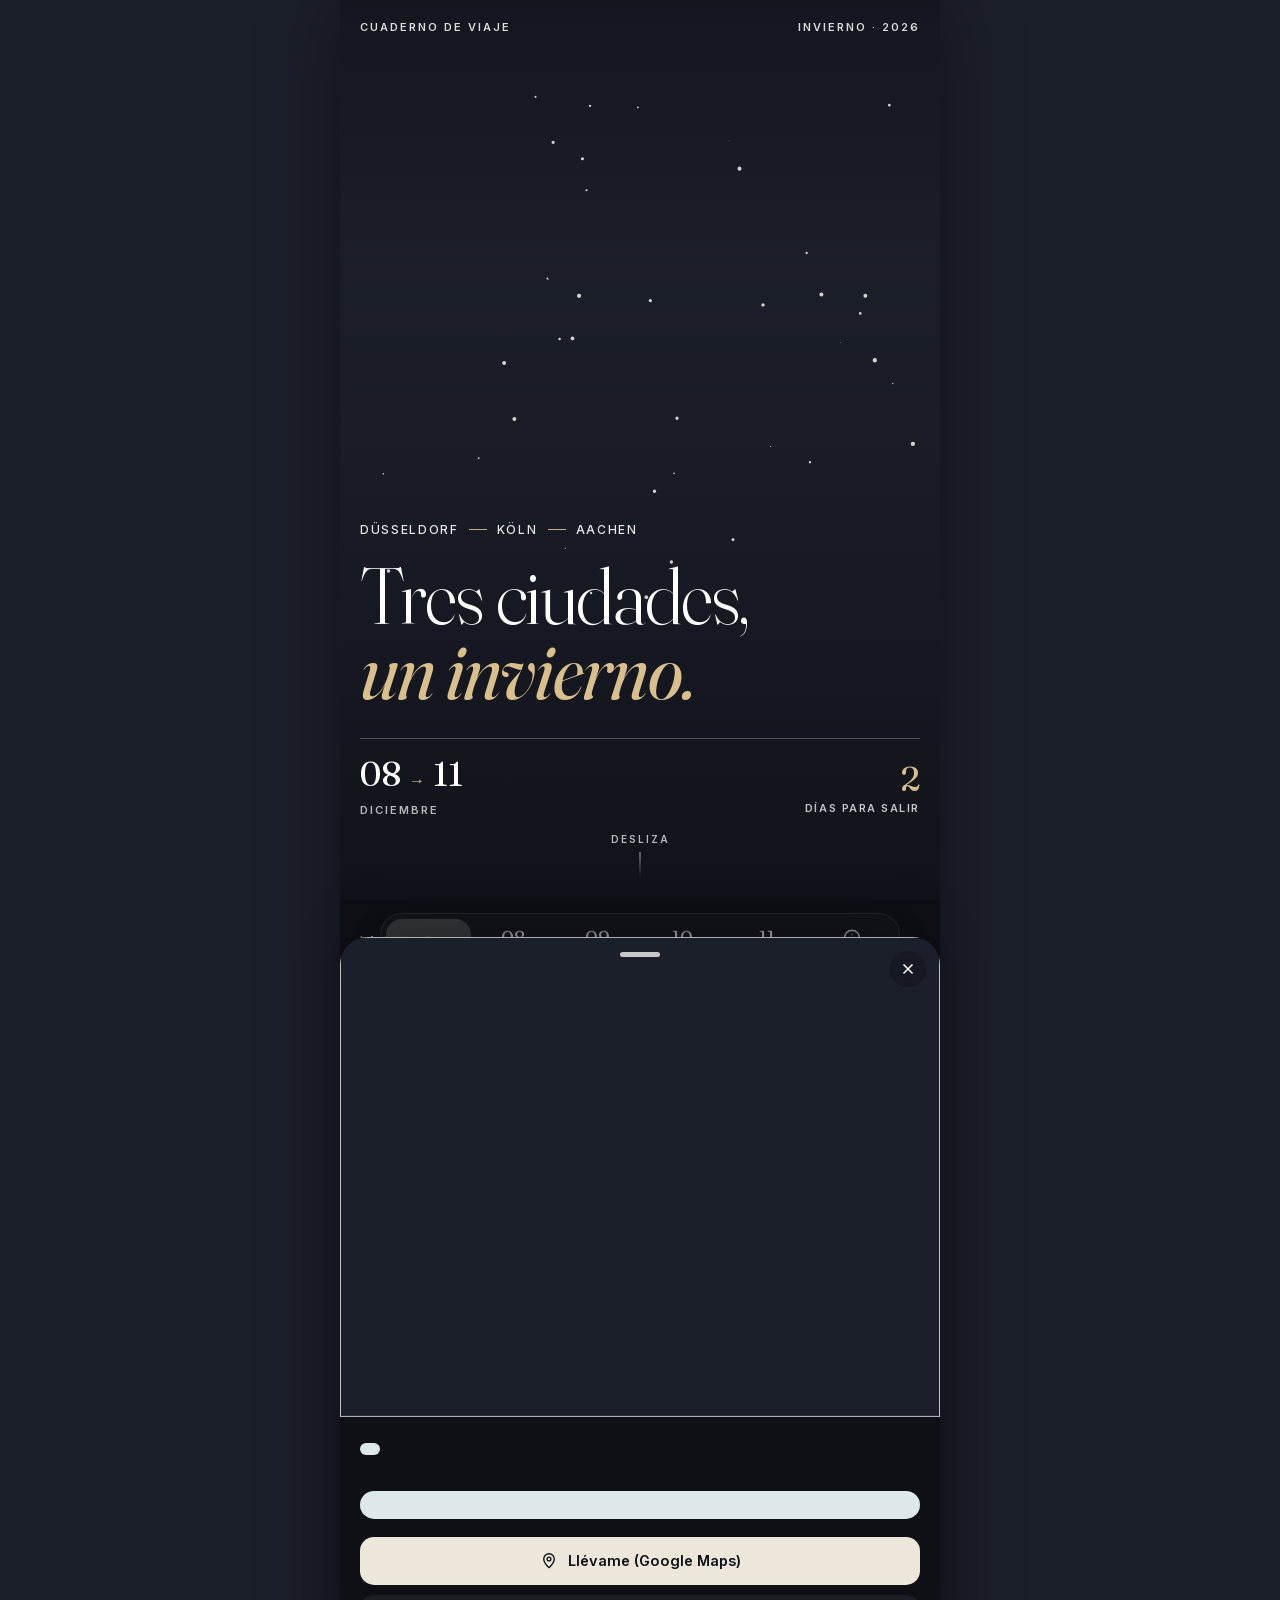
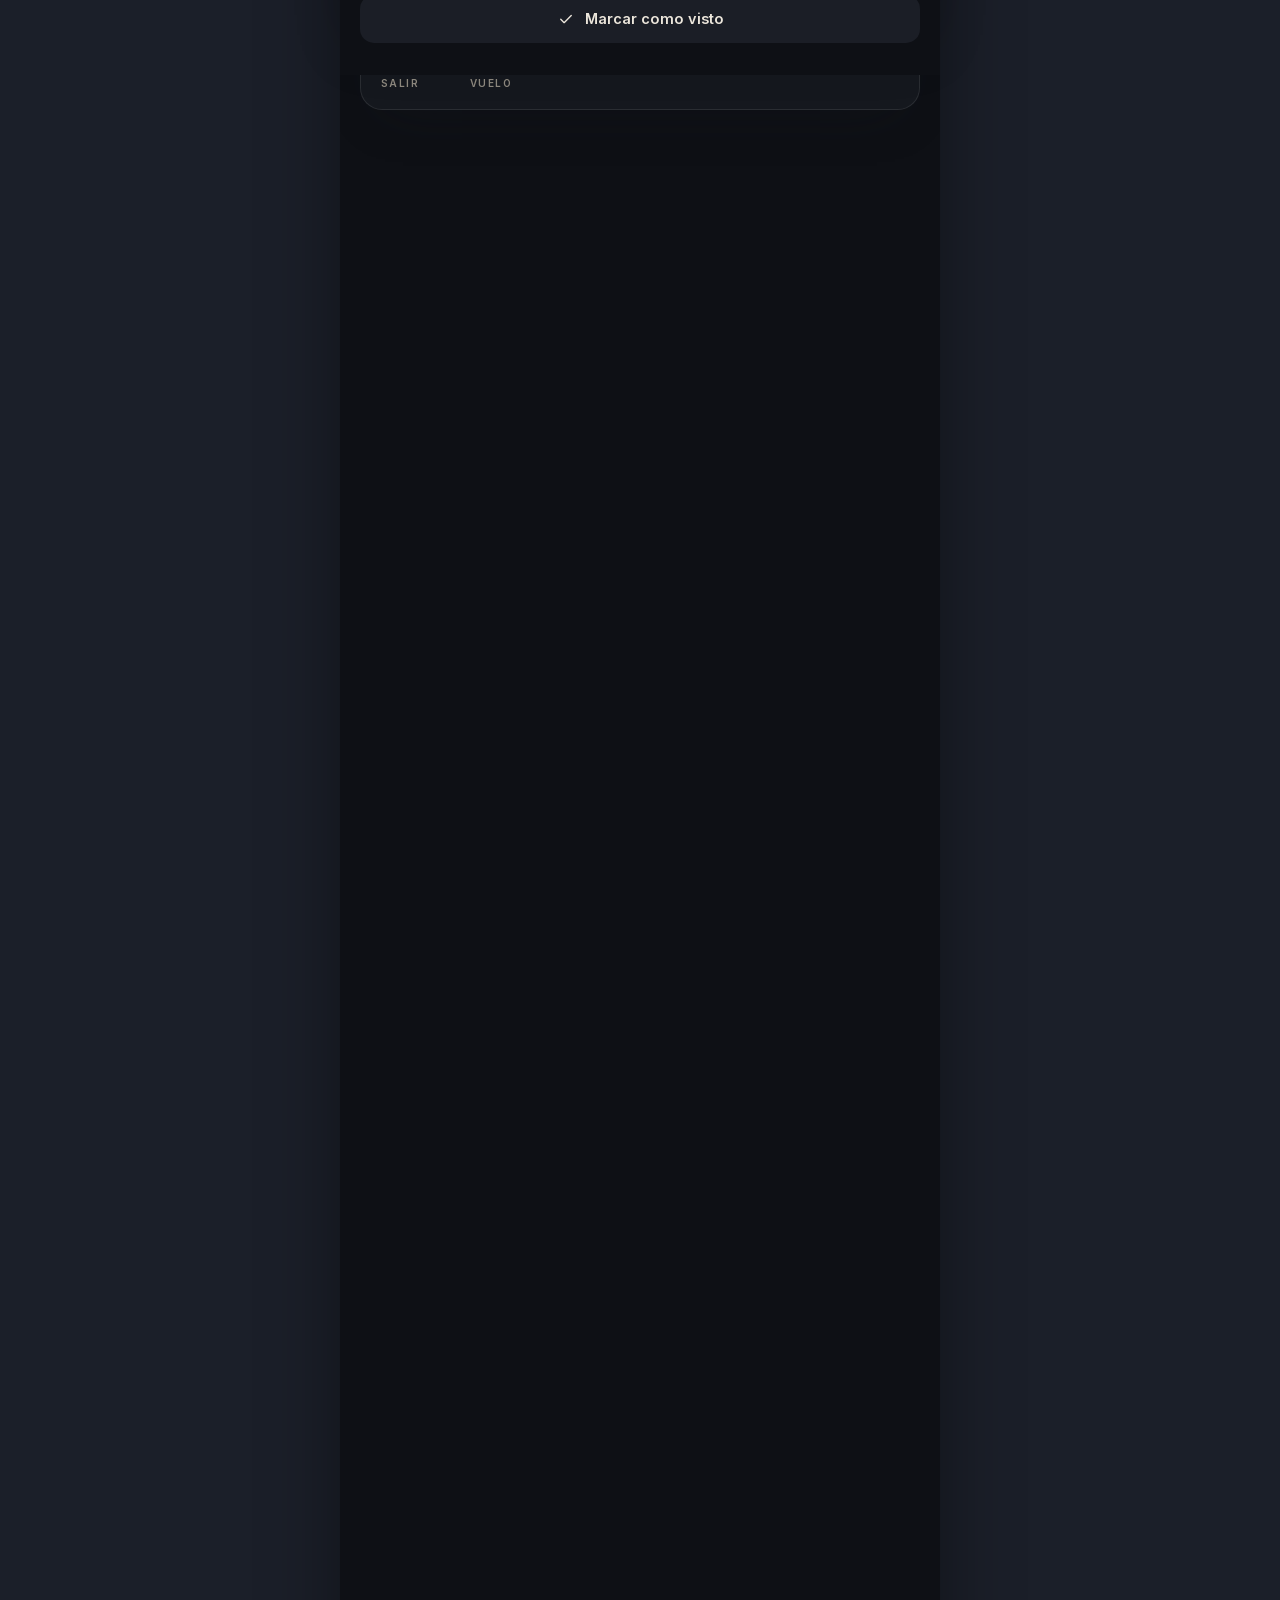
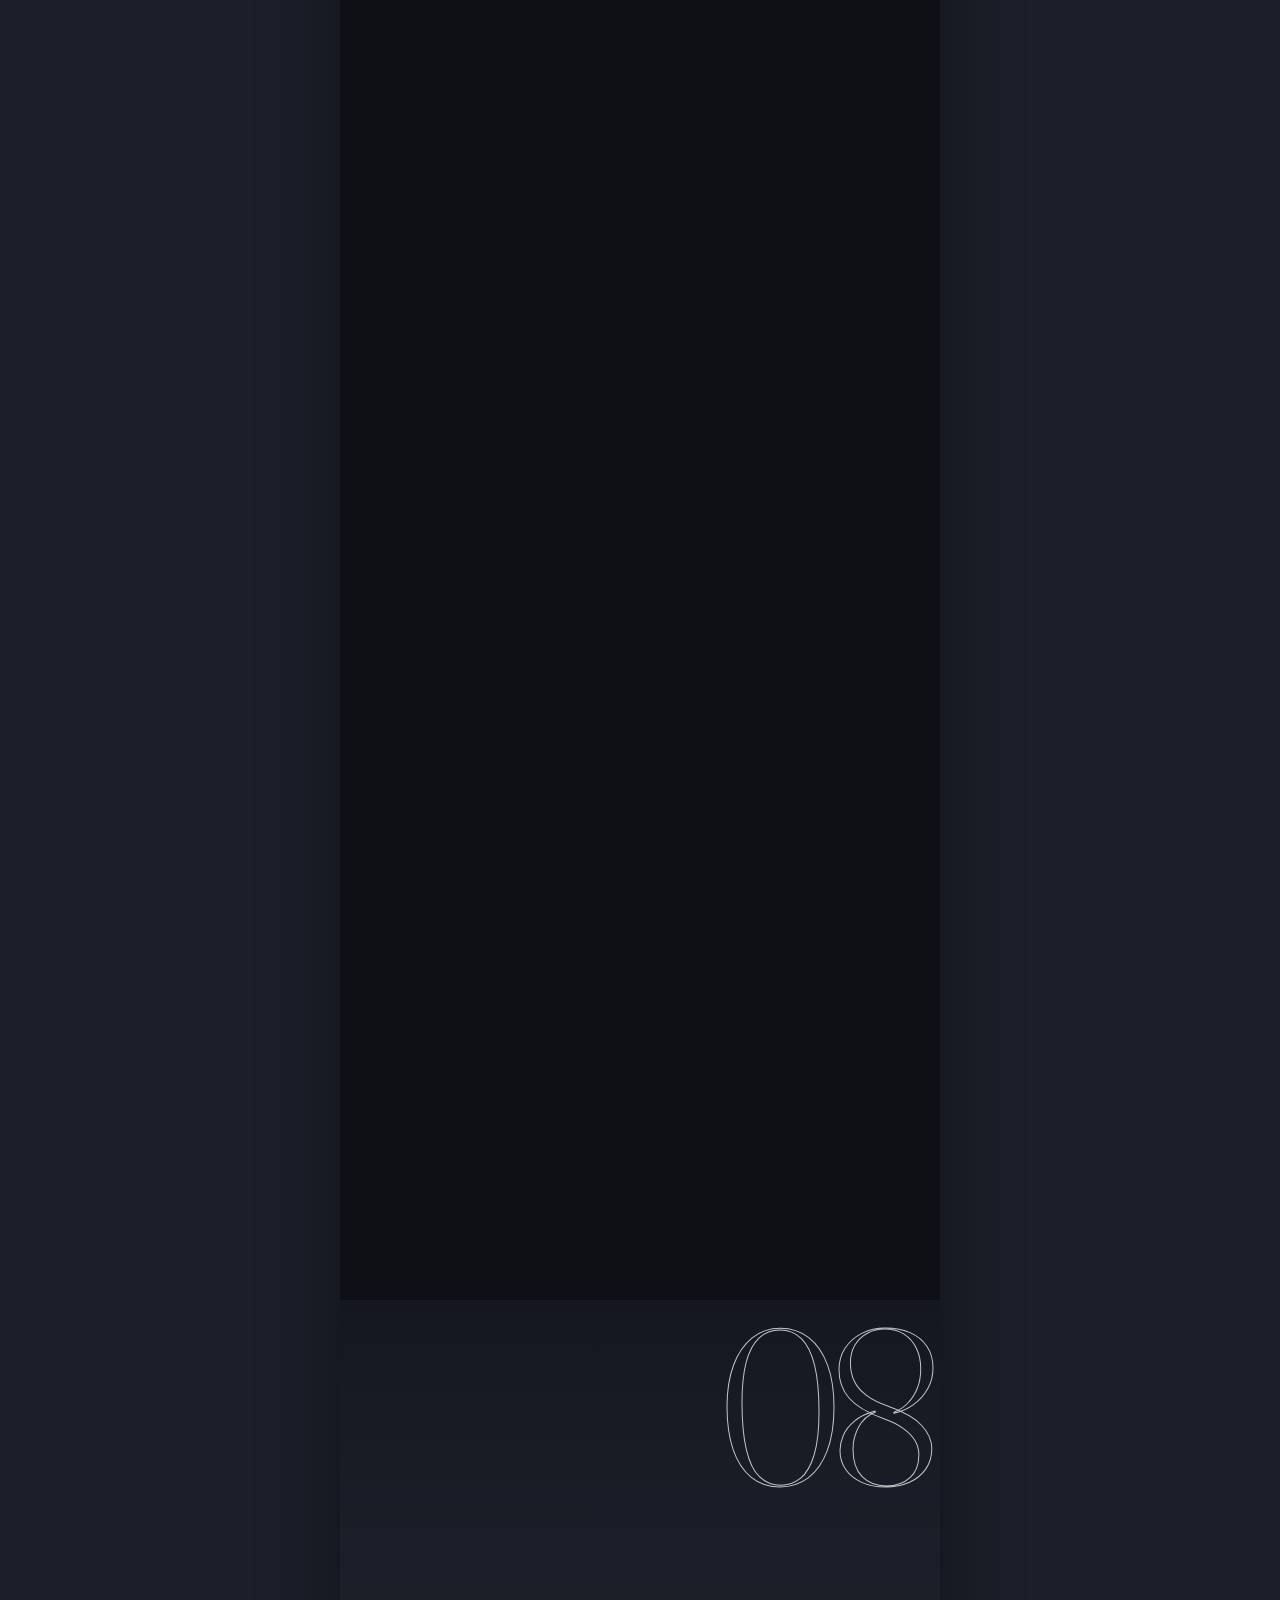
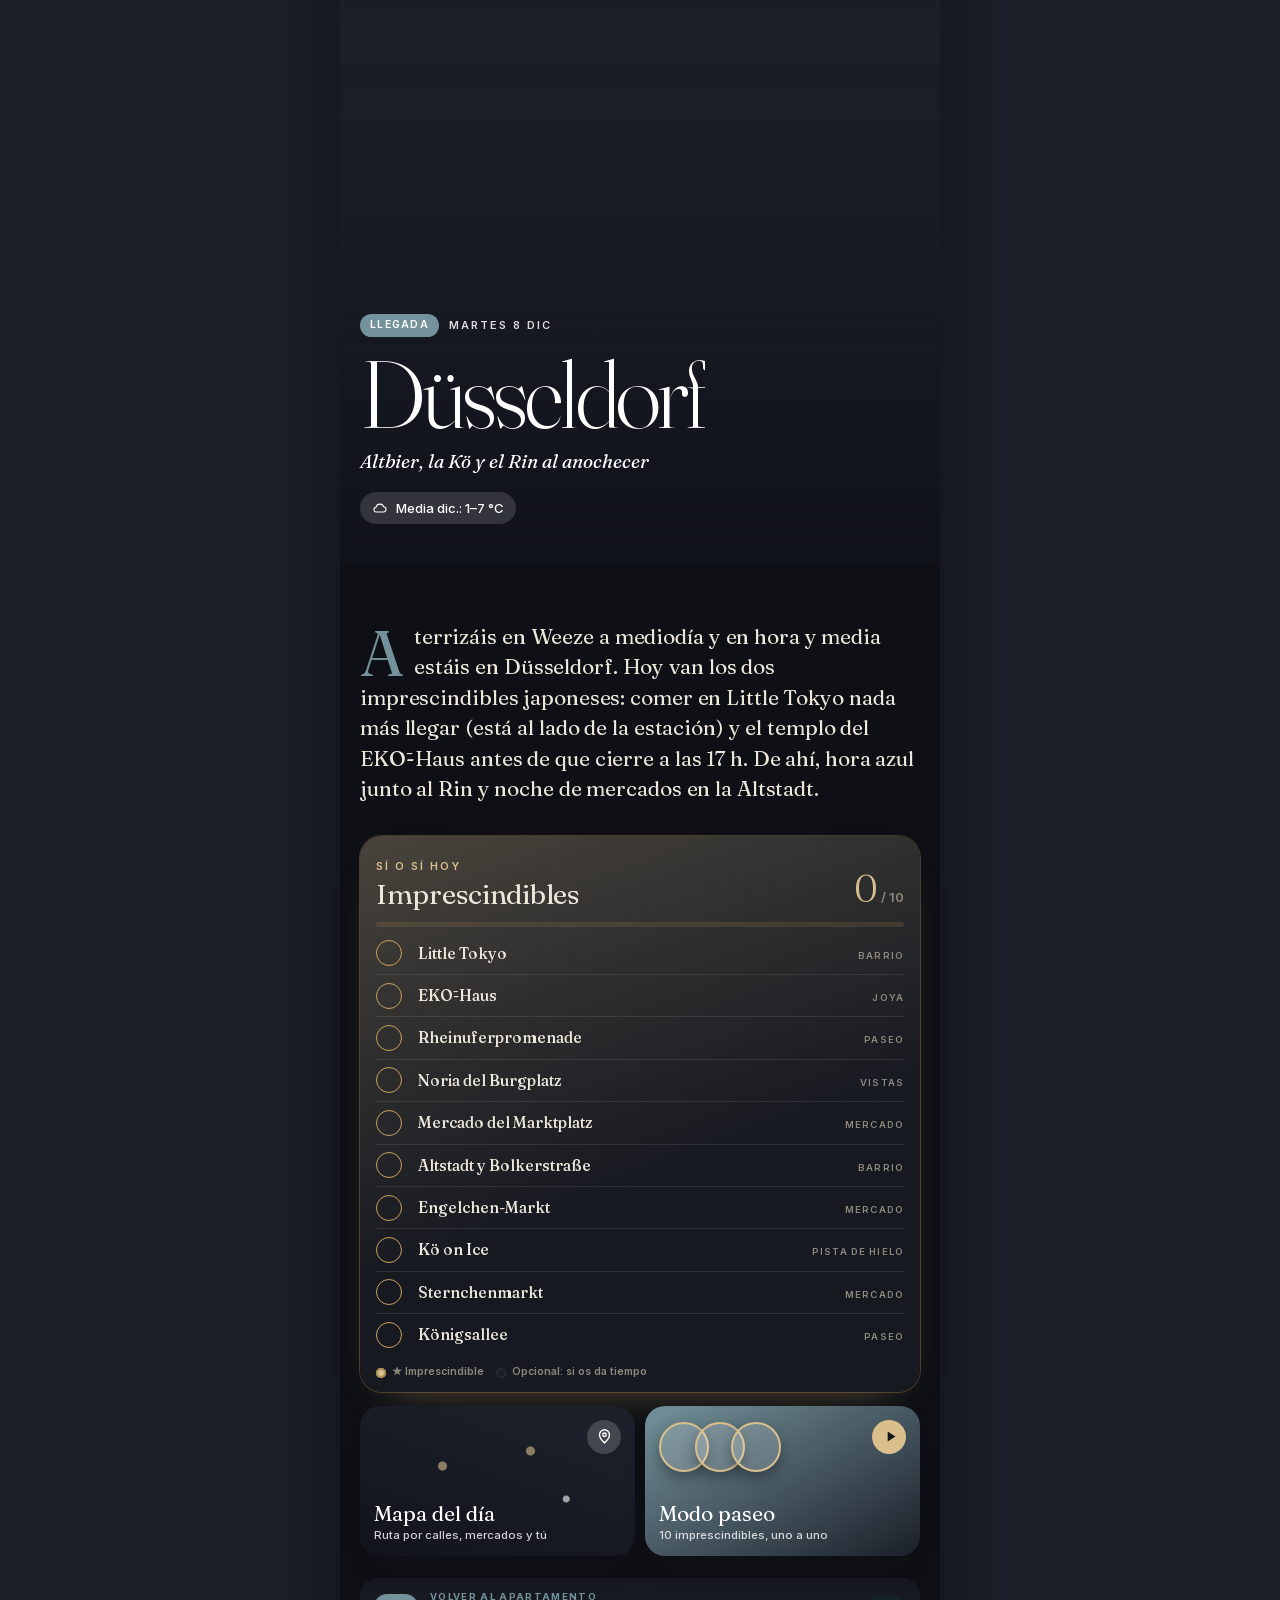
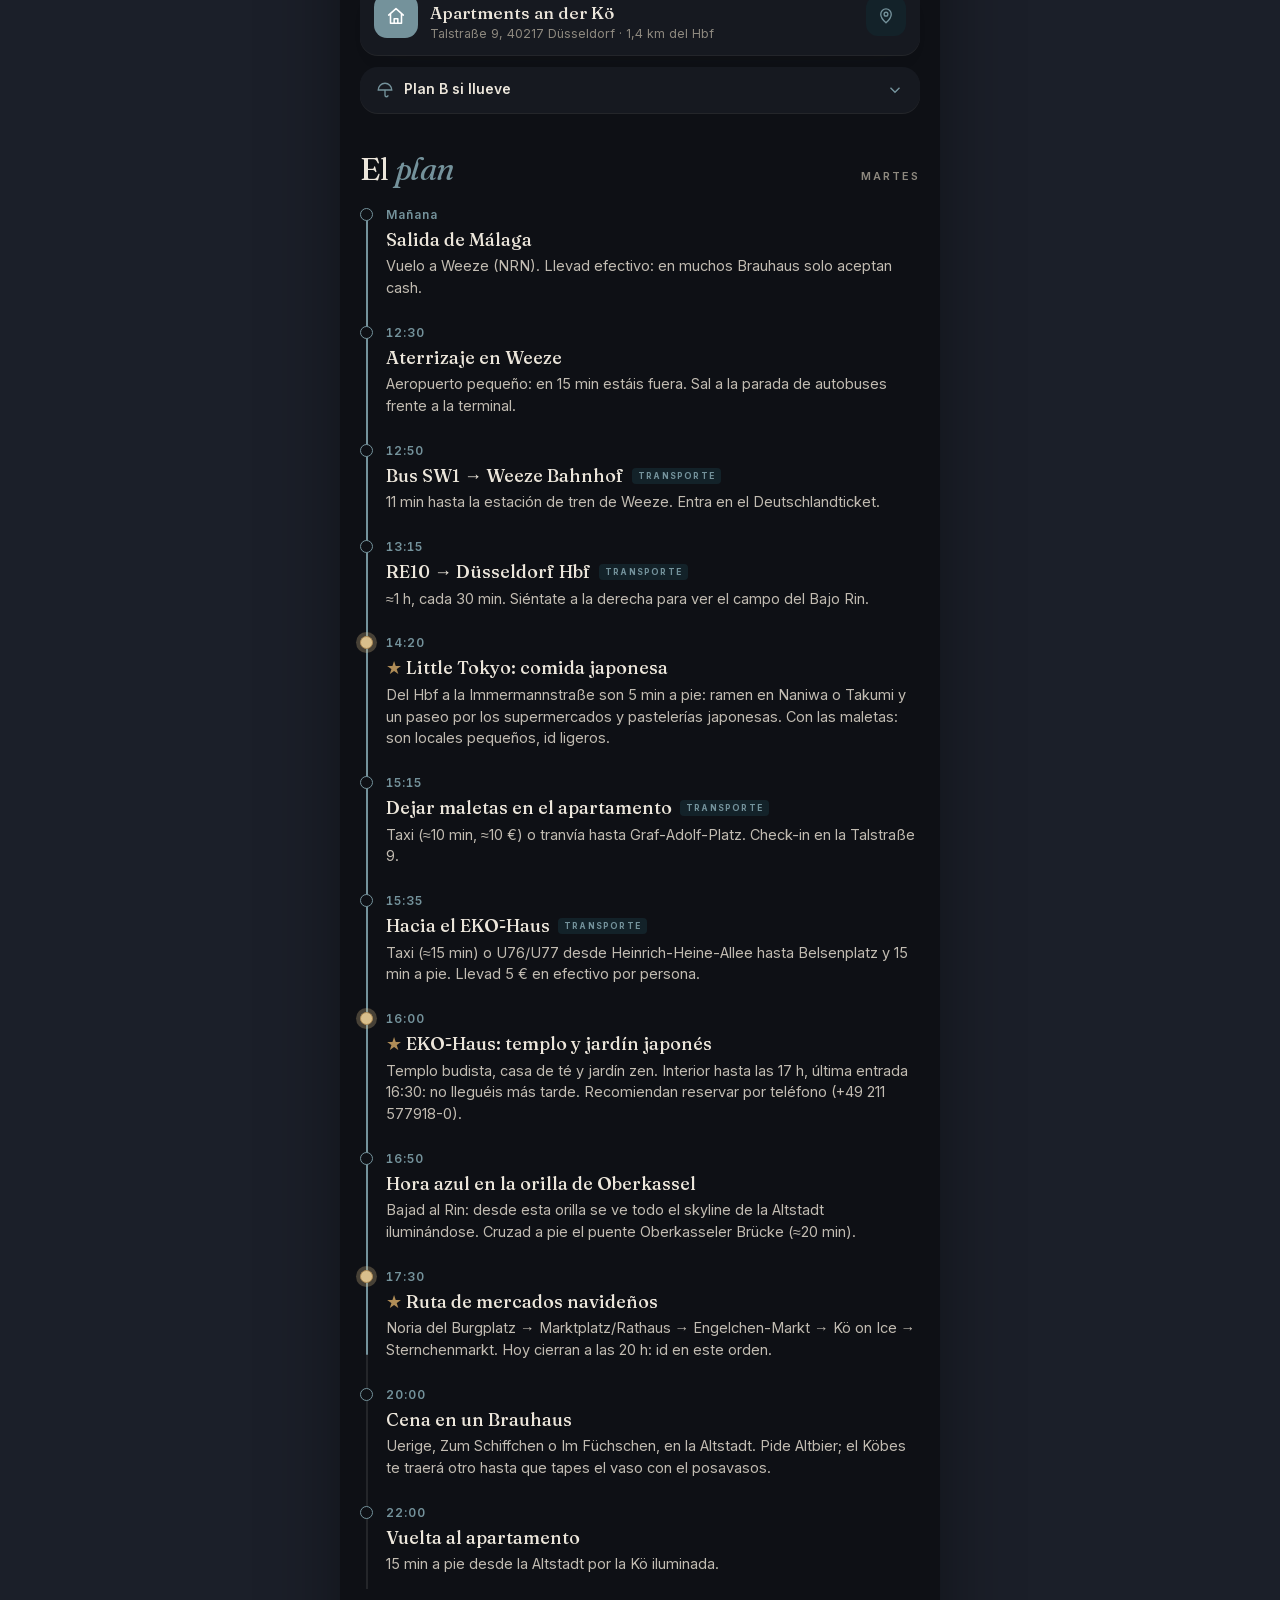
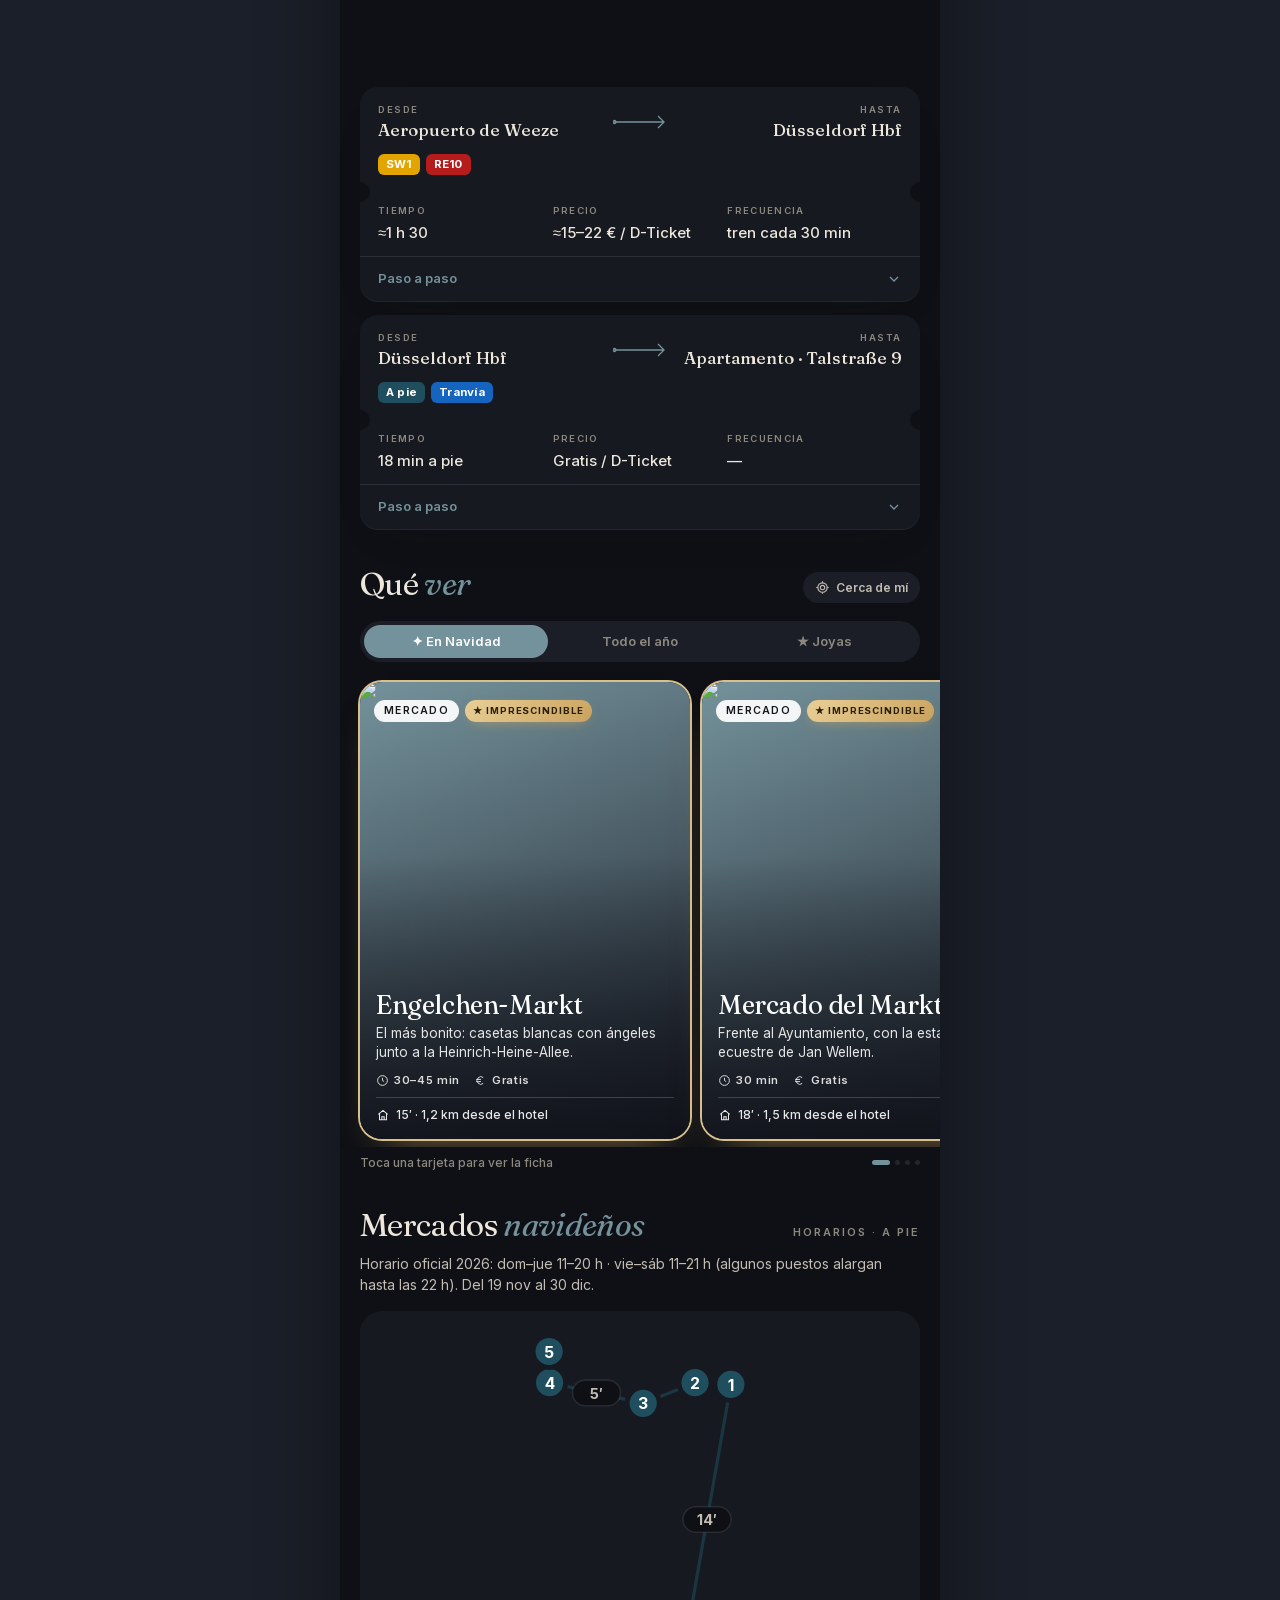
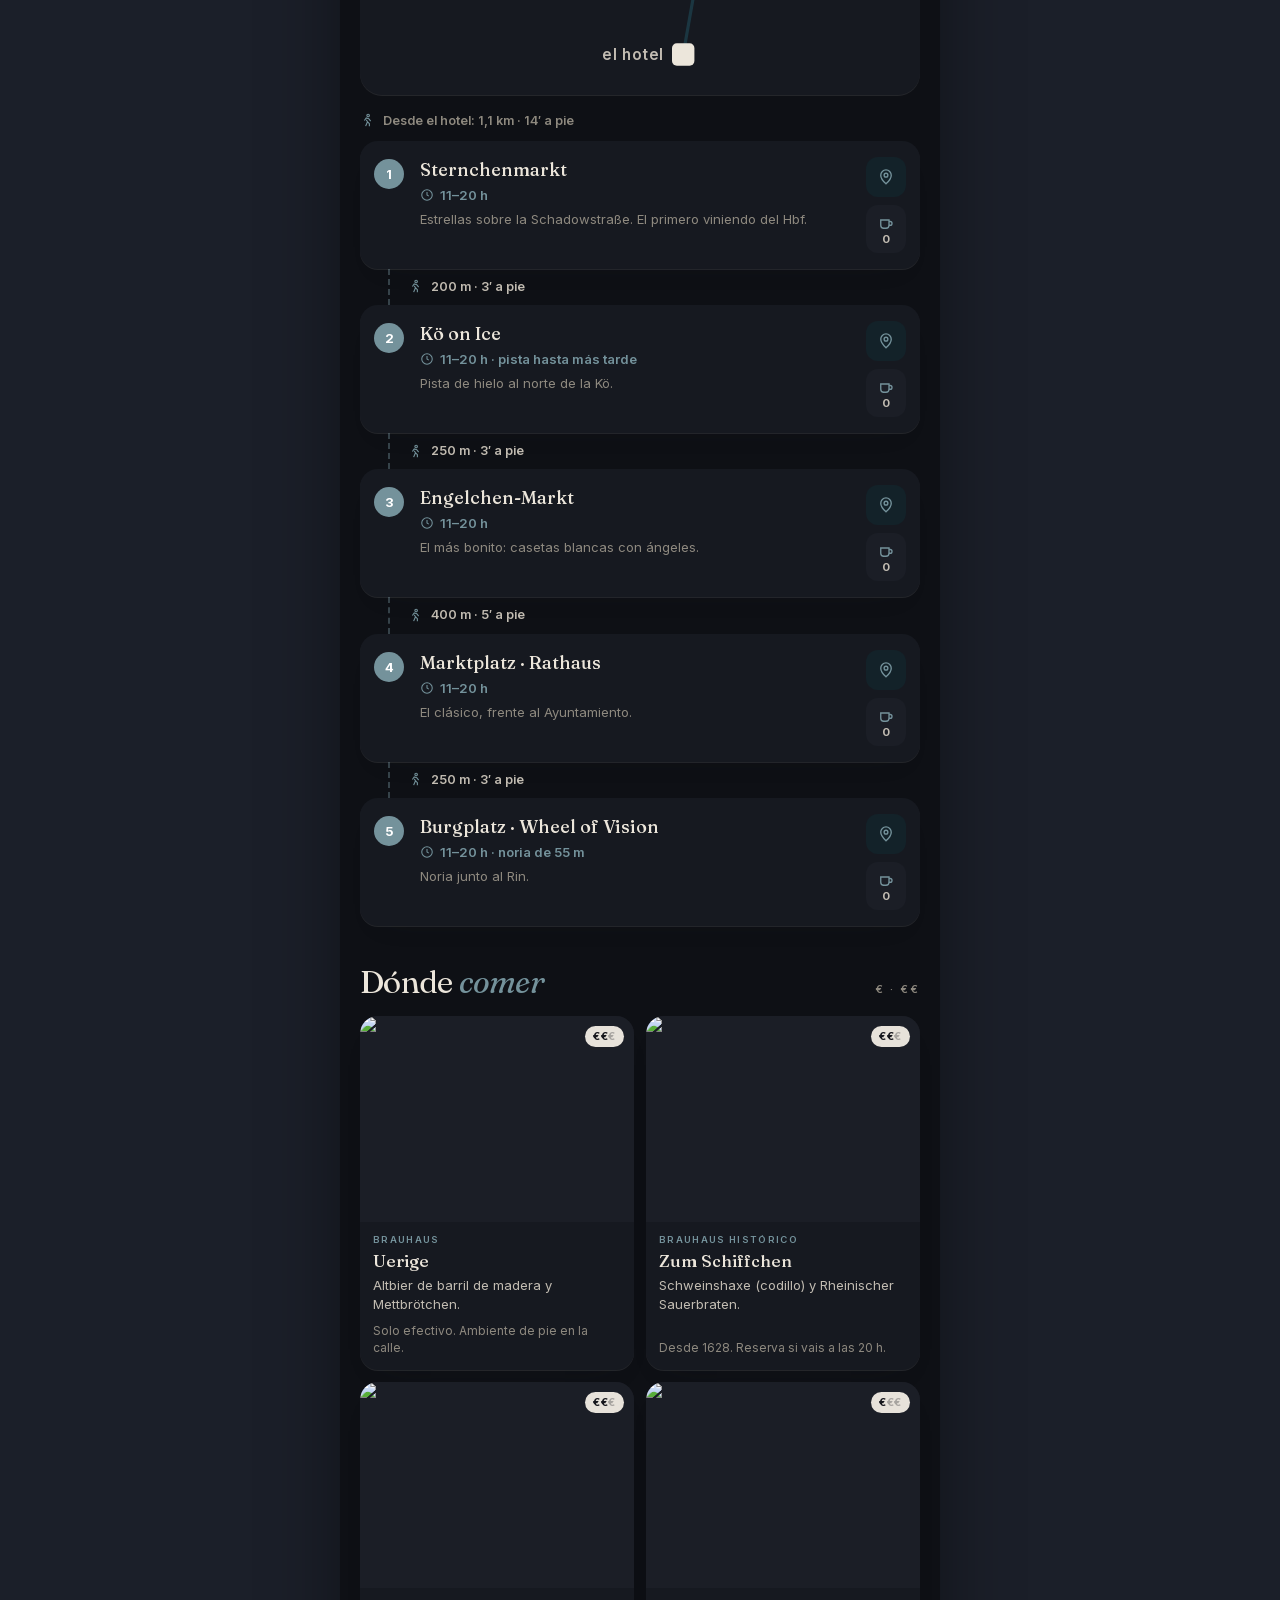
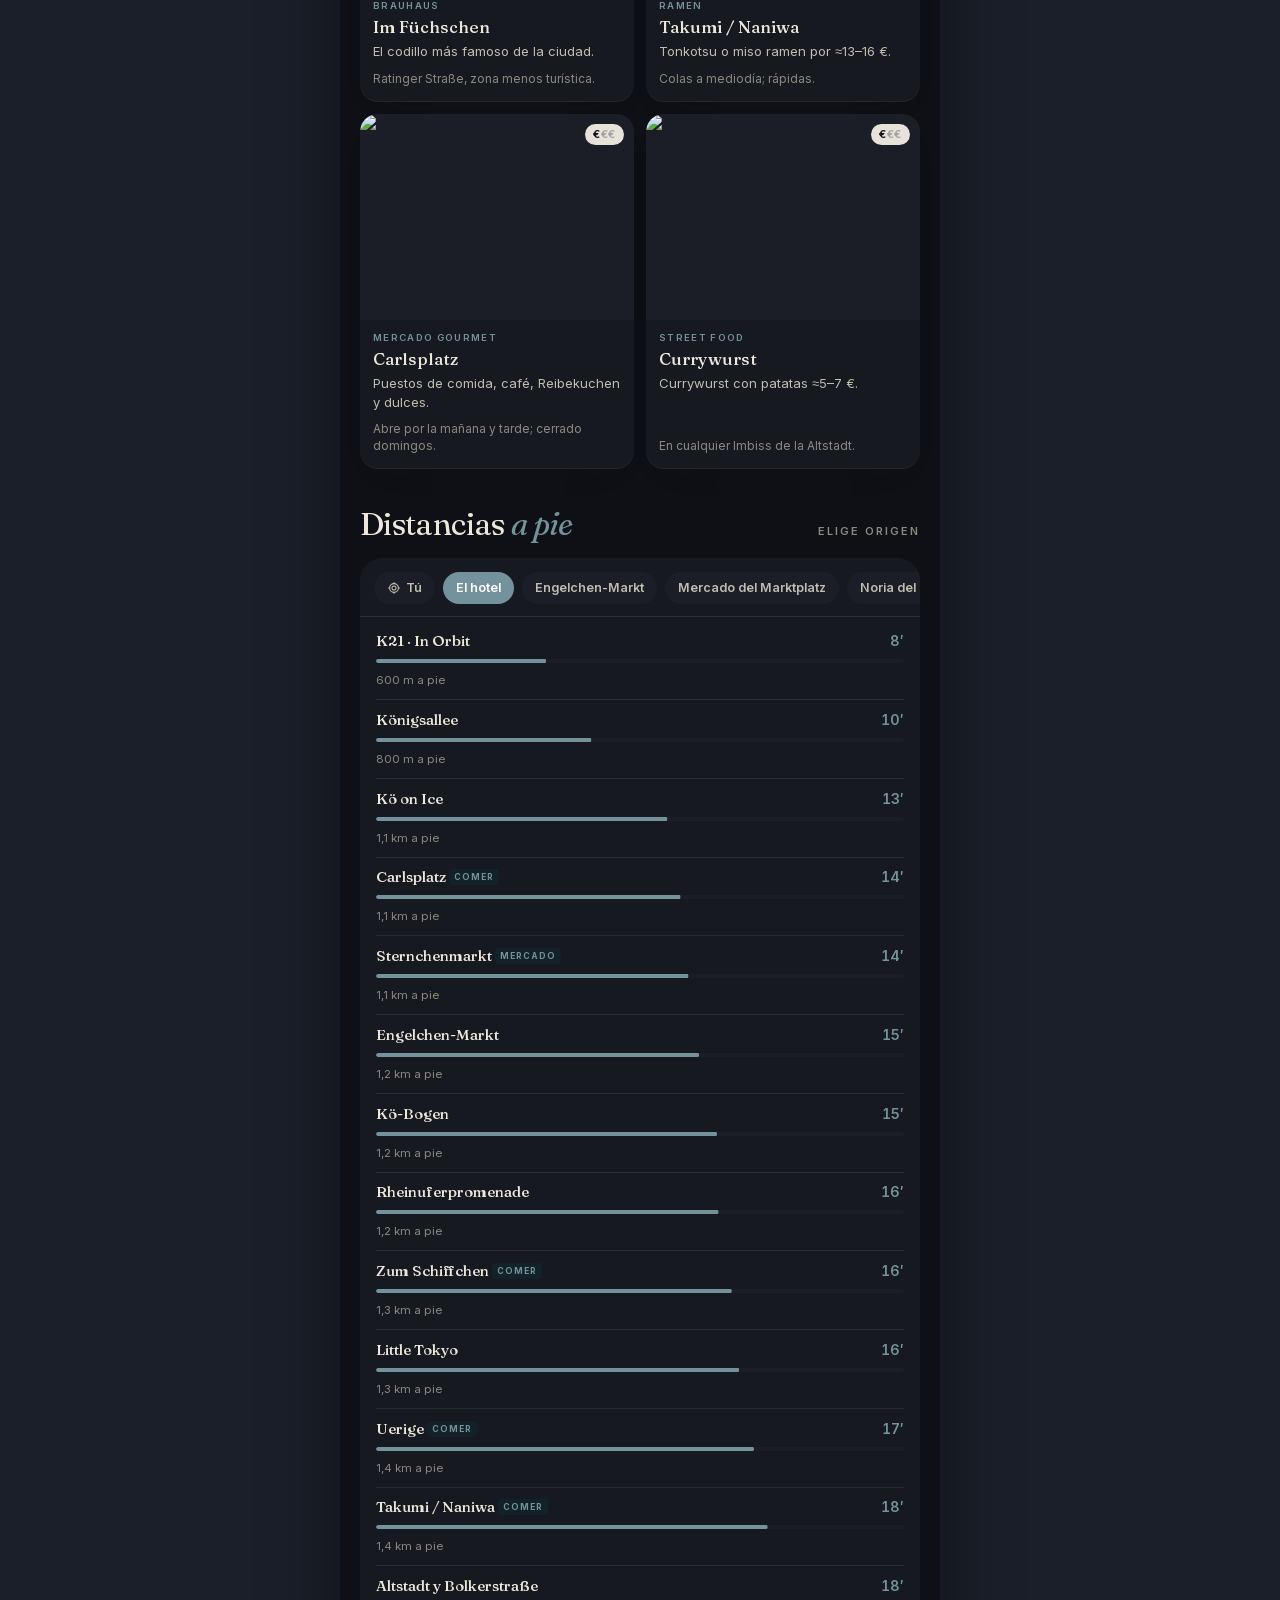
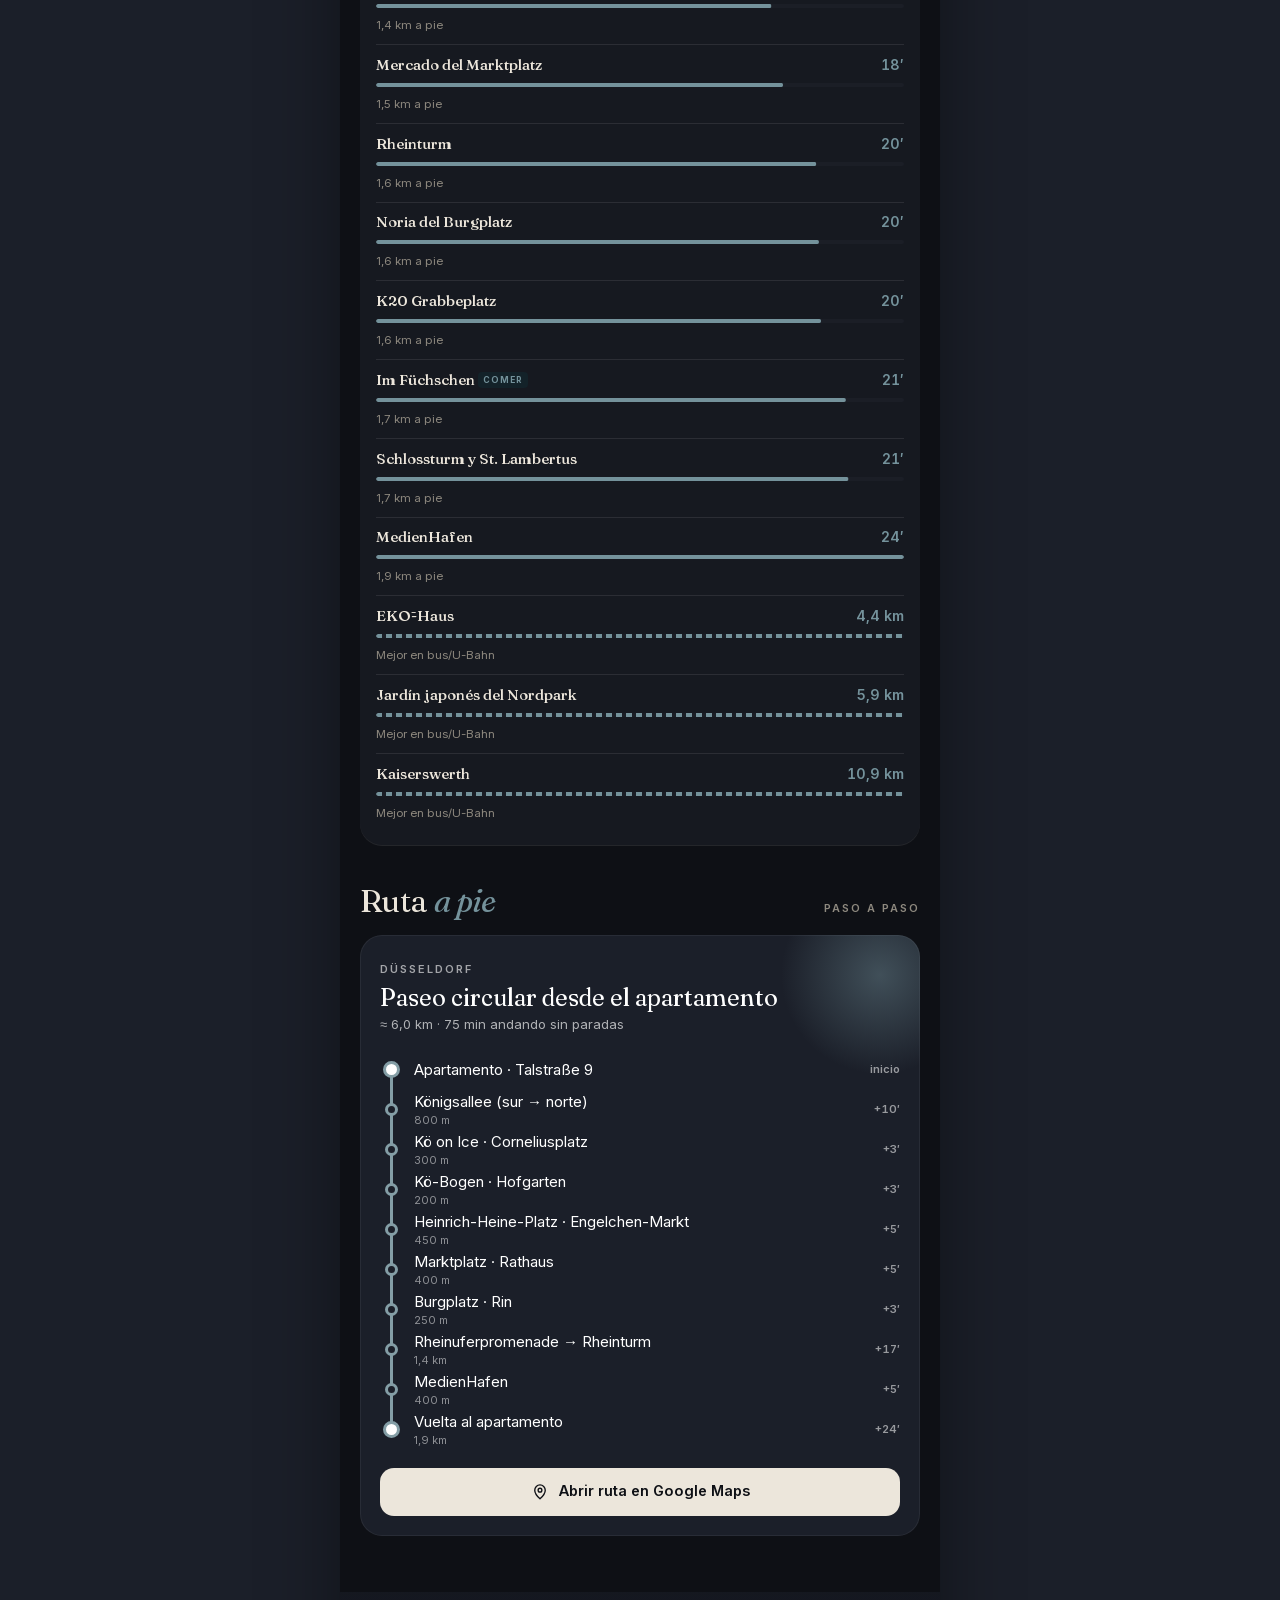
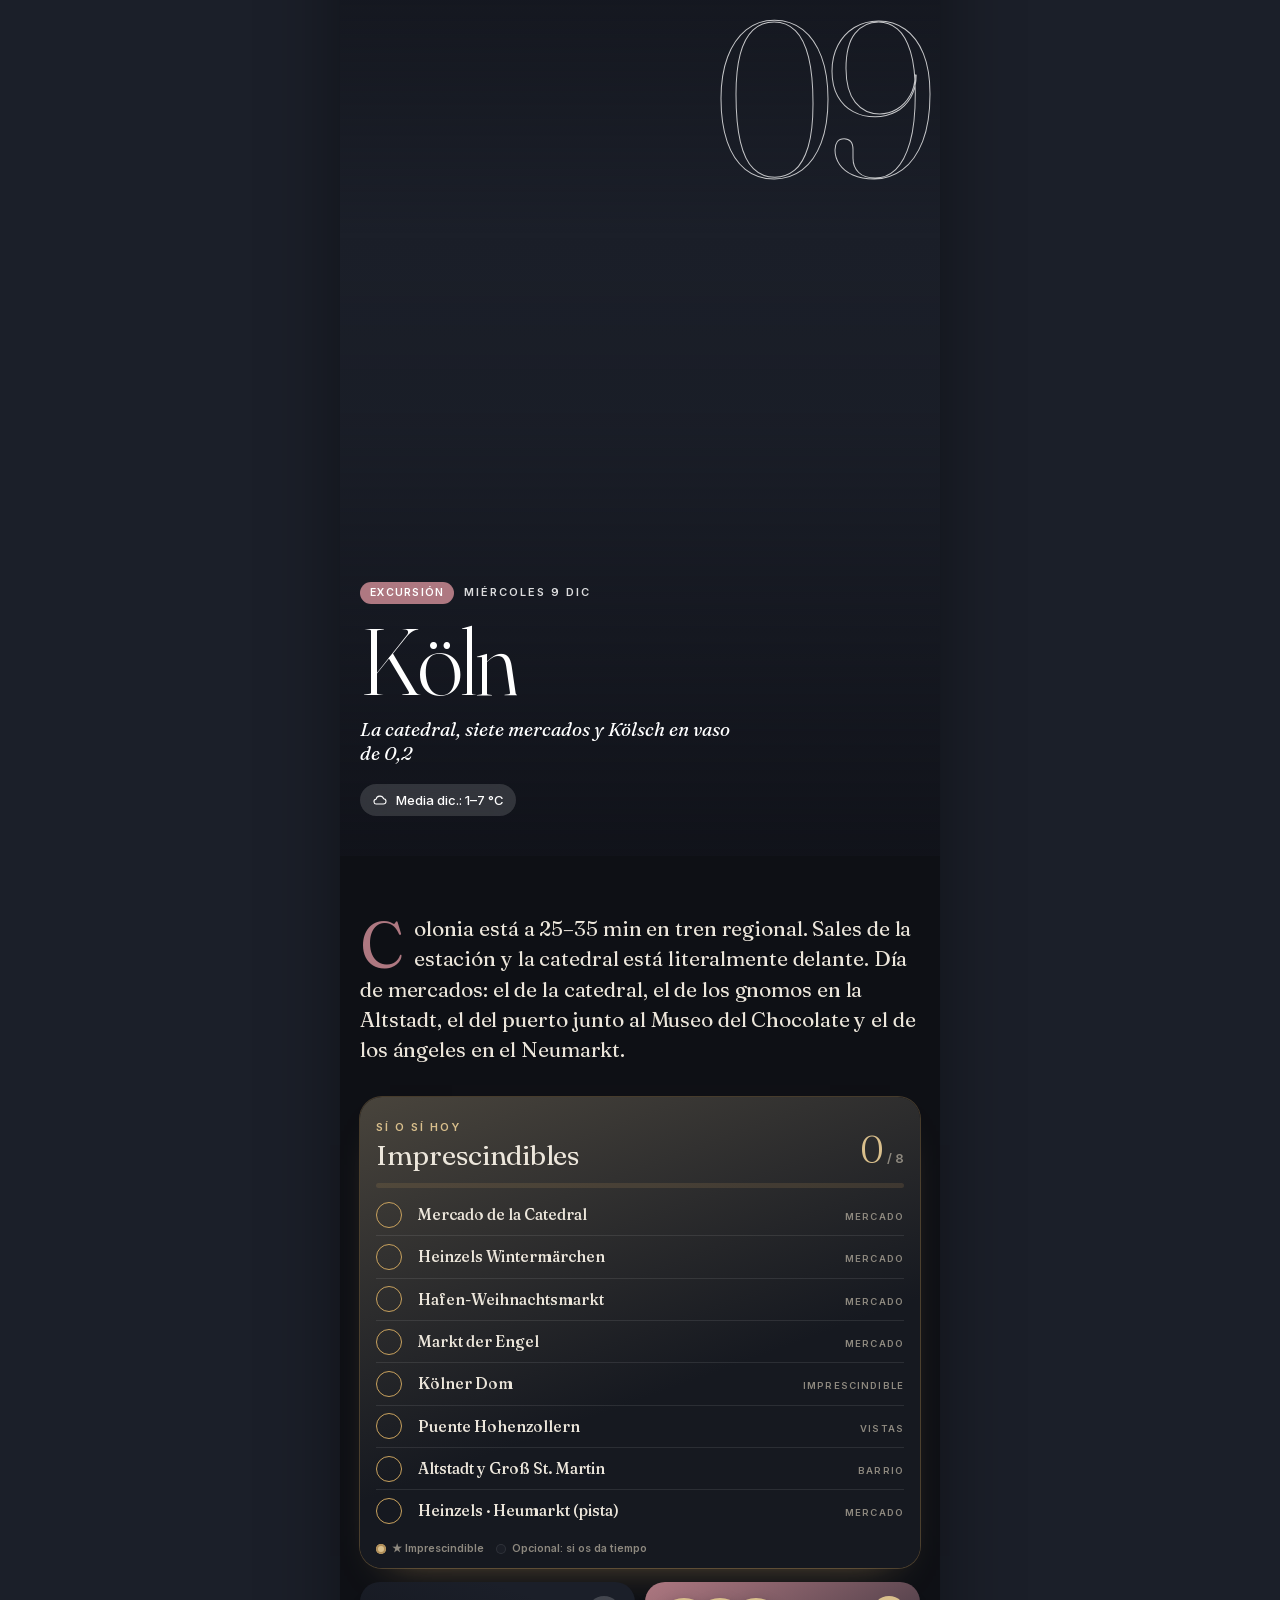
==== commit 01a9aa1a: "Mapa del día en 3D, modo paseo y tarjeta «Ahora» - Mapa a pantalla completa con MapLibre y OpenFreeM" ====
--- a/index.html
+++ b/index.html
@@ -21,6 +21,7 @@
   <link rel="preload" href="fonts/fraunces.woff2" as="font" type="font/woff2" crossorigin>
   <link rel="preload" href="fonts/inter.woff2" as="font" type="font/woff2" crossorigin>
   <link rel="stylesheet" href="css/style.css">
+  <link rel="stylesheet" href="css/experience.css">
 </head>
 <body>
 
@@ -165,6 +166,8 @@
 
   <script src="js/images.js"></script>
   <script src="js/data.js"></script>
+  <script src="js/routes.js"></script>
   <script src="js/app.js"></script>
+  <script src="js/experience.js"></script>
 </body>
 </html>
--- a/css/experience.css
+++ b/css/experience.css
@@ -0,0 +1,186 @@
+/* =========================================================
+   Experiencia: accesos, mapa, modo paseo, «Ahora»
+   ========================================================= */
+
+/* ---------- accesos del día ---------- */
+.xp { display: grid; grid-template-columns: 1fr 1fr; gap: 10px; margin: 14px var(--gutter) 0; }
+.xp__tile {
+  position: relative; height: 150px; border-radius: 20px; overflow: hidden; text-align: left; color: #fff;
+  background: var(--night); isolation: isolate;
+  box-shadow: 0 18px 34px -24px rgba(16,18,25,.7);
+  transition: transform .25s var(--ease);
+}
+.xp__tile:active { transform: scale(.97); }
+.xp__map { position: absolute; inset: -10%; background-size: cover; background-position: center; filter: saturate(.9); animation: xpDrift 16s ease-in-out infinite alternate; }
+@keyframes xpDrift { to { transform: scale(1.12) translate(-3%, -2%); } }
+.xp__shade { position: absolute; inset: 0; background: linear-gradient(200deg, transparent 20%, rgba(16,18,25,.85)); }
+.xp__tile--map::after {
+  content: ""; position: absolute; inset: 0; z-index: 1; opacity: .6;
+  background:
+    radial-gradient(circle at 30% 40%, #D9BF8C 0 4px, transparent 5px),
+    radial-gradient(circle at 62% 30%, #D9BF8C 0 4px, transparent 5px),
+    radial-gradient(circle at 75% 62%, #fff 0 3px, transparent 4px);
+}
+.xp__tile--story { background: linear-gradient(150deg, var(--accent), var(--night)); }
+.xp__stack { position: absolute; top: 16px; left: 14px; display: flex; }
+.xp__stack i {
+  width: 50px; height: 50px; border-radius: 50%; background-size: cover; background-position: center; background-color: rgba(255,255,255,.15);
+  border: 2.5px solid #D9BF8C; margin-left: calc(var(--k) * -14px + (var(--k) > 0) * 0px);
+  box-shadow: 0 6px 14px rgba(0,0,0,.35);
+  animation: xpBob 3s ease-in-out infinite; animation-delay: calc(var(--k) * .3s);
+}
+.xp__stack i + i { margin-left: -14px; }
+@keyframes xpBob { 50% { transform: translateY(-4px); } }
+.xp__ico { position: absolute; z-index: 2; top: 14px; right: 14px; width: 34px; height: 34px; border-radius: 50%; display: grid; place-items: center; background: rgba(255,255,255,.18); -webkit-backdrop-filter: blur(8px); backdrop-filter: blur(8px); }
+.xp__ico svg { width: 17px; height: 17px; stroke: #fff; fill: none; stroke-width: 1.9; }
+.xp__ico--play { background: #D9BF8C; animation: xpPulse 2.2s ease-out infinite; }
+.xp__ico--play svg { fill: #15161C; stroke: none; margin-left: 2px; }
+@keyframes xpPulse { 0% { box-shadow: 0 0 0 0 rgba(217,191,140,.6); } 100% { box-shadow: 0 0 0 14px rgba(217,191,140,0); } }
+.xp__txt { position: absolute; z-index: 2; left: 14px; right: 14px; bottom: 14px; display: flex; flex-direction: column; gap: 3px; }
+.xp__txt b { font: 400 21px/1.05 var(--serif); }
+.xp__txt small { font: 500 11.5px/1.25 var(--sans); opacity: .8; }
+
+/* ---------- mapa a pantalla completa ---------- */
+.mv {
+  position: fixed; inset: 0; z-index: 70; background: var(--paper);
+  max-width: 600px; margin-inline: auto;
+  clip-path: circle(0% at 50% 100%); visibility: hidden;
+  transition: clip-path .7s var(--ease), visibility 0s .7s;
+}
+.mv.is-open { clip-path: circle(150% at 50% 100%); visibility: visible; transition: clip-path .8s var(--ease); }
+.mv__map, .mv__map.maplibregl-map { position: absolute; inset: 0; }
+.mv__veil { position: absolute; inset: 0 0 auto 0; height: calc(var(--sat) + 150px); pointer-events: none; background: linear-gradient(var(--paper) 30%, transparent); opacity: .92; }
+.mv__top { position: absolute; z-index: 3; top: calc(var(--sat) + 10px); left: 12px; right: 12px; display: flex; align-items: center; gap: 10px; }
+.mv__btn { width: 44px; height: 44px; flex: none; border-radius: 14px; display: grid; place-items: center; background: var(--card); box-shadow: 0 6px 18px -8px rgba(0,0,0,.35), 0 0 0 1px var(--line); }
+.mv__btn svg { width: 20px; height: 20px; stroke: var(--ink); fill: none; stroke-width: 2; stroke-linecap: round; stroke-linejoin: round; }
+.mv__title { flex: 1; display: flex; flex-direction: column; gap: 2px; }
+.mv__title small { font: 700 10px/1 var(--sans); letter-spacing: .14em; text-transform: uppercase; color: var(--acc); }
+.mv__title b { font: 400 24px/1 var(--serif); }
+.mv__filters { position: absolute; z-index: 3; top: calc(var(--sat) + 64px); left: 0; right: 0; display: flex; gap: 8px; overflow-x: auto; padding: 0 12px; scrollbar-width: none; }
+.mv__filters::-webkit-scrollbar { display: none; }
+.mv__filters button { flex: none; padding: 9px 13px; border-radius: 99px; background: var(--card); font: 600 12.5px/1 var(--sans); color: var(--ink-2); box-shadow: 0 4px 14px -8px rgba(0,0,0,.35), 0 0 0 1px var(--line); transition: background .25s, color .25s; }
+.mv__filters button.is-on { background: var(--acc); color: #fff; }
+.mv__route { position: absolute; z-index: 3; left: 12px; bottom: calc(var(--sab) + 196px); display: flex; align-items: center; gap: 8px; padding: 8px 12px; border-radius: 99px; background: var(--card); font: 600 12px/1 var(--sans); box-shadow: 0 6px 18px -10px rgba(0,0,0,.4); }
+.mv__route:empty { display: none; }
+.mv__dot { width: 18px; height: 4px; border-radius: 4px; background: var(--acc); }
+.mv__cards { position: absolute; z-index: 3; left: 0; right: 0; bottom: calc(var(--sab) + 18px); display: flex; gap: 10px; overflow-x: auto; scroll-snap-type: x mandatory; padding: 8px 16px; scrollbar-width: none; }
+.mv__cards::-webkit-scrollbar { display: none; }
+.mv__cards::after { content: ""; flex: 0 0 6px; }
+.mvc {
+  flex: 0 0 84%; max-width: 380px; scroll-snap-align: center;
+  display: grid; grid-template-columns: 92px 1fr; grid-template-rows: 1fr auto; gap: 0 12px;
+  background: var(--card); border-radius: 20px; padding: 10px; min-height: 150px;
+  box-shadow: 0 16px 34px -18px rgba(0,0,0,.45), 0 0 0 1px var(--line);
+  transition: transform .35s var(--ease), box-shadow .35s;
+}
+.mvc.is-sel { transform: translateY(-6px); box-shadow: 0 22px 40px -18px rgba(0,0,0,.5), 0 0 0 2px var(--acc); }
+.mvc--market.is-sel, .mvc--must.is-sel { box-shadow: 0 22px 40px -18px rgba(0,0,0,.5), 0 0 0 2px #D9BF8C; }
+.mvc__img { grid-row: 1 / 3; border-radius: 14px; background: linear-gradient(150deg, var(--acc), var(--night)); background-size: cover; background-position: center; position: relative; }
+.mvc__img span { position: absolute; left: 6px; top: 6px; min-width: 26px; height: 26px; border-radius: 99px; display: grid; place-items: center; background: rgba(255,255,255,.92); font-size: 13px; color: #15161C; }
+.mvc__txt { display: flex; flex-direction: column; gap: 3px; min-width: 0; }
+.mvc__txt small { font: 700 9.5px/1 var(--sans); letter-spacing: .12em; text-transform: uppercase; color: var(--acc); }
+.mvc--must .mvc__txt small, .mvc--market .mvc__txt small { color: #A07E45; }
+.mvc__txt b { font: 500 17px/1.15 var(--serif); }
+.mvc__txt p { margin: 0; font-size: 12.5px; line-height: 1.35; color: var(--ink-2); display: -webkit-box; -webkit-line-clamp: 2; -webkit-box-orient: vertical; overflow: hidden; }
+.mvc__txt em { font-style: normal; font: 600 11.5px/1.2 var(--sans); color: var(--muted); margin-top: auto; }
+.mvc__act { display: flex; gap: 6px; justify-content: flex-end; padding-top: 8px; }
+.mvc__act button, .mvc__act a { padding: 8px 12px; border-radius: 10px; font: 600 12.5px/1 var(--sans); background: var(--paper-2); color: var(--ink); }
+.mvc__act a { background: var(--acc); color: #fff; }
+.mv__loading { position: absolute; z-index: 4; inset: 0; display: grid; place-content: center; justify-items: center; gap: 12px; font: 600 13px/1 var(--sans); color: var(--muted); background: var(--paper); opacity: 0; pointer-events: none; transition: opacity .4s; }
+.mv.is-loading .mv__loading { opacity: 1; }
+.mv__loading i { width: 34px; height: 34px; border-radius: 50%; border: 3px solid var(--line); border-top-color: var(--acc); animation: spin .9s linear infinite; }
+
+/* marcadores */
+.mv-pin {
+  width: 34px; height: 34px; border-radius: 50% 50% 50% 4px; transform: rotate(-45deg);
+  display: grid; place-items: center; border: 2.5px solid #fff;
+  background: var(--acc); color: #fff; font: 700 14px/1 var(--sans);
+  box-shadow: 0 8px 16px -6px rgba(0,0,0,.5);
+  animation: pinDrop .6s var(--ease) both; animation-delay: calc(1.2s + var(--d));
+  transition: width .3s var(--ease), height .3s var(--ease), opacity .3s;
+}
+.mv-pin span { transform: rotate(45deg); }
+.mv-pin--must { background: linear-gradient(135deg, #E9CF96, #B08D57); color: #2B1F08; }
+.mv-pin--market { background: #9E2B3A; }
+.mv-pin--food { background: #D9773C; width: 28px; height: 28px; font-size: 12px; }
+.mv-pin--opt { background: color-mix(in srgb, var(--acc) 70%, #fff); width: 26px; height: 26px; font-size: 12px; }
+.mv-pin--hotel, .mv-pin--base { background: #15161C; font-size: 15px; }
+.mv-pin.is-sel { width: 46px; height: 46px; font-size: 19px; z-index: 5; box-shadow: 0 0 0 6px rgba(217,191,140,.35), 0 12px 20px -6px rgba(0,0,0,.55); }
+.mv-pin.is-hidden { opacity: .15; pointer-events: none; }
+@keyframes pinDrop { 0% { opacity: 0; translate: 0 -40px; } 60% { opacity: 1; translate: 0 4px; } 100% { translate: 0 0; } }
+.mv-me { width: 20px; height: 20px; border-radius: 50%; background: #2F7CF6; border: 3px solid #fff; box-shadow: 0 2px 8px rgba(0,0,0,.4); position: relative; }
+.mv-me i { position: absolute; inset: -12px; border-radius: 50%; background: rgba(47,124,246,.25); animation: mePulse 2s ease-out infinite; }
+@keyframes mePulse { from { transform: scale(.4); opacity: 1; } to { transform: scale(1.4); opacity: 0; } }
+.maplibregl-ctrl-attrib { font-size: 9px; }
+.maplibregl-ctrl-bottom-right { bottom: calc(var(--sab) + 178px) !important; }
+
+/* ---------- modo paseo ---------- */
+.st {
+  position: fixed; inset: 0; z-index: 75; color: #fff; background: #000; overflow: hidden;
+  max-width: 600px; margin-inline: auto;
+  opacity: 0; visibility: hidden; transform: scale(.94) translateY(var(--pull, 0px));
+  transition: opacity .45s var(--ease), transform .45s var(--ease), visibility 0s .45s;
+  border-radius: 0;
+}
+.st.is-open { opacity: 1; visibility: visible; transform: translateY(var(--pull, 0px)); transition: opacity .45s var(--ease), transform .45s var(--ease); }
+.st__bg, .st__img, .st__shade { position: absolute; inset: 0; }
+.st__img { background-size: cover; background-position: center; opacity: 0; transform: scale(1.18); transition: opacity .8s ease; }
+.st__img.is-on { opacity: 1; animation: kb 9s ease-out forwards; }
+@keyframes kb { from { transform: scale(1.18) translate(2%, 1%); } to { transform: scale(1.02) translate(-1%, -1%); } }
+.st__shade { background: linear-gradient(180deg, rgba(0,0,0,.55) 0%, transparent 22%, transparent 42%, rgba(0,0,0,.9) 100%); }
+.st__bars { position: absolute; z-index: 3; top: calc(var(--sat) + 10px); left: 10px; right: 10px; display: flex; gap: 4px; }
+.st__bars i { flex: 1; height: 3px; border-radius: 3px; background: rgba(255,255,255,.3); overflow: hidden; }
+.st__bars span { display: block; height: 100%; background: #fff; transform-origin: left; transform: scaleX(0); }
+.st__bars i.is-done span { transform: scaleX(1); }
+.st__top { position: absolute; z-index: 3; top: calc(var(--sat) + 22px); left: 14px; right: 8px; display: flex; justify-content: space-between; align-items: center; }
+.st__top small { font: 700 10.5px/1 var(--sans); letter-spacing: .14em; text-transform: uppercase; opacity: .9; }
+.st__x { width: 40px; height: 40px; display: grid; place-items: center; }
+.st__x svg { width: 22px; height: 22px; stroke: #fff; stroke-width: 2.2; }
+.st__tap { position: absolute; z-index: 2; top: 80px; bottom: 260px; }
+.st__tap--l { left: 0; width: 32%; }
+.st__tap--r { right: 0; width: 68%; }
+.st__body { position: absolute; z-index: 3; left: 20px; right: 20px; bottom: calc(var(--sab) + 26px); }
+.st__tag { display: inline-block; padding: 6px 10px; border-radius: 99px; background: linear-gradient(135deg, #E9CF96, #C9A25E); color: #2B1F08; font: 700 10.5px/1 var(--sans); letter-spacing: .1em; text-transform: uppercase; animation: up .6s var(--ease) both; }
+.st__body h2 { font: 300 clamp(44px, 13vw, 66px)/.95 var(--serif); letter-spacing: -.03em; margin: 14px 0 12px; }
+.st__body h2 span { display: inline-block; animation: up .7s var(--ease) both; animation-delay: calc(.08s + var(--i, 0) * .07s); }
+.st__body p { font-size: 15.5px; line-height: 1.5; margin: 0 0 14px; opacity: .92; animation: up .7s var(--ease) .25s both; display: -webkit-box; -webkit-line-clamp: 4; -webkit-box-orient: vertical; overflow: hidden; }
+@keyframes up { from { opacity: 0; transform: translateY(18px); } }
+.st__meta { display: flex; flex-wrap: wrap; gap: 6px; margin-bottom: 16px; animation: up .7s var(--ease) .32s both; }
+.st__meta span { padding: 7px 10px; border-radius: 99px; background: rgba(255,255,255,.16); -webkit-backdrop-filter: blur(8px); backdrop-filter: blur(8px); font: 600 12px/1 var(--sans); }
+.st__act { display: flex; gap: 8px; animation: up .7s var(--ease) .38s both; }
+.st__act a, .st__act button { flex: 1; padding: 14px 10px; border-radius: 14px; text-align: center; font: 600 14px/1 var(--sans); background: rgba(255,255,255,.16); -webkit-backdrop-filter: blur(10px); backdrop-filter: blur(10px); color: #fff; }
+.st__act .st__seen { background: #fff; color: #15161C; }
+.st__act .st__seen.is-on { background: linear-gradient(135deg, #E9CF96, #C9A25E); color: #2B1F08; }
+.st.is-held .st__body, .st.is-held .st__top { opacity: .25; transition: opacity .3s; }
+.spark { position: fixed; z-index: 95; pointer-events: none; color: #E9CF96; font-size: 16px; font-style: normal; transform: translate(-50%, -50%); animation: spark .9s var(--ease) forwards; }
+@keyframes spark { to { transform: translate(calc(-50% + var(--x)), calc(-50% + var(--y))) scale(.4); opacity: 0; } }
+
+/* ---------- tarjeta «Ahora» ---------- */
+.now {
+  position: fixed; z-index: 49; left: 50%; bottom: calc(var(--sab) + 84px);
+  width: min(calc(100% - 24px), 520px); transform: translateX(-50%);
+  display: grid; grid-template-columns: 46px 1fr; gap: 12px; align-items: center; text-align: left;
+  padding: 10px 14px 10px 10px; border-radius: 20px;
+  background: rgba(251, 248, 242, .97); color: var(--ink);
+  box-shadow: 0 16px 34px -14px rgba(0,0,0,.45), 0 0 0 1px rgba(21,22,28,.08);
+  animation: nowIn .7s var(--ease) both;
+}
+html[data-theme="dark"] .now { background: rgba(27, 30, 38, .97); color: #ECE6DB; box-shadow: 0 16px 34px -14px rgba(0,0,0,.7), 0 0 0 1px rgba(255,255,255,.08); }
+@keyframes nowIn { from { opacity: 0; transform: translate(-50%, 30px); } }
+.now__ring { position: relative; width: 46px; height: 46px; }
+.now__ring svg { width: 100%; height: 100%; transform: rotate(-90deg); }
+.now__ring circle { fill: none; stroke: rgba(128,128,128,.2); stroke-width: 3; }
+.now__ring circle.p { stroke: var(--acc); stroke-dasharray: 1; stroke-dashoffset: calc(1 - var(--p)); stroke-linecap: round; transition: stroke-dashoffset .8s var(--ease); }
+.now__ring b { position: absolute; inset: 0; display: grid; place-items: center; font: 700 11px/1 var(--sans); }
+.now__txt { display: flex; flex-direction: column; gap: 3px; min-width: 0; }
+.now__txt small { font: 700 9.5px/1 var(--sans); letter-spacing: .14em; text-transform: uppercase; color: var(--acc); }
+.now__txt small::before { content: ""; display: inline-block; width: 7px; height: 7px; border-radius: 50%; background: #2FBF5B; margin-right: 6px; vertical-align: 0; animation: live 1.6s ease-in-out infinite; }
+@keyframes live { 50% { opacity: .3; } }
+.now__txt strong { font: 500 16.5px/1.2 var(--serif); white-space: nowrap; overflow: hidden; text-overflow: ellipsis; }
+.now__txt em { font-style: normal; font: 500 12px/1.25 var(--sans); opacity: .7; white-space: nowrap; overflow: hidden; text-overflow: ellipsis; }
+.now[hidden] { display: none; }
+body:has(.dock:not(.is-shown)) .now { bottom: calc(var(--sab) + 16px); }
+.tl li.flash { animation: flash 1.6s var(--ease); border-radius: 12px; }
+@keyframes flash { 0%, 60% { background: color-mix(in srgb, #D9BF8C 35%, transparent); } }
+/* que el contenido no quede tapado por la tarjeta */
+body:has(.now:not([hidden])) .info { padding-bottom: calc(var(--sab) + 200px); }
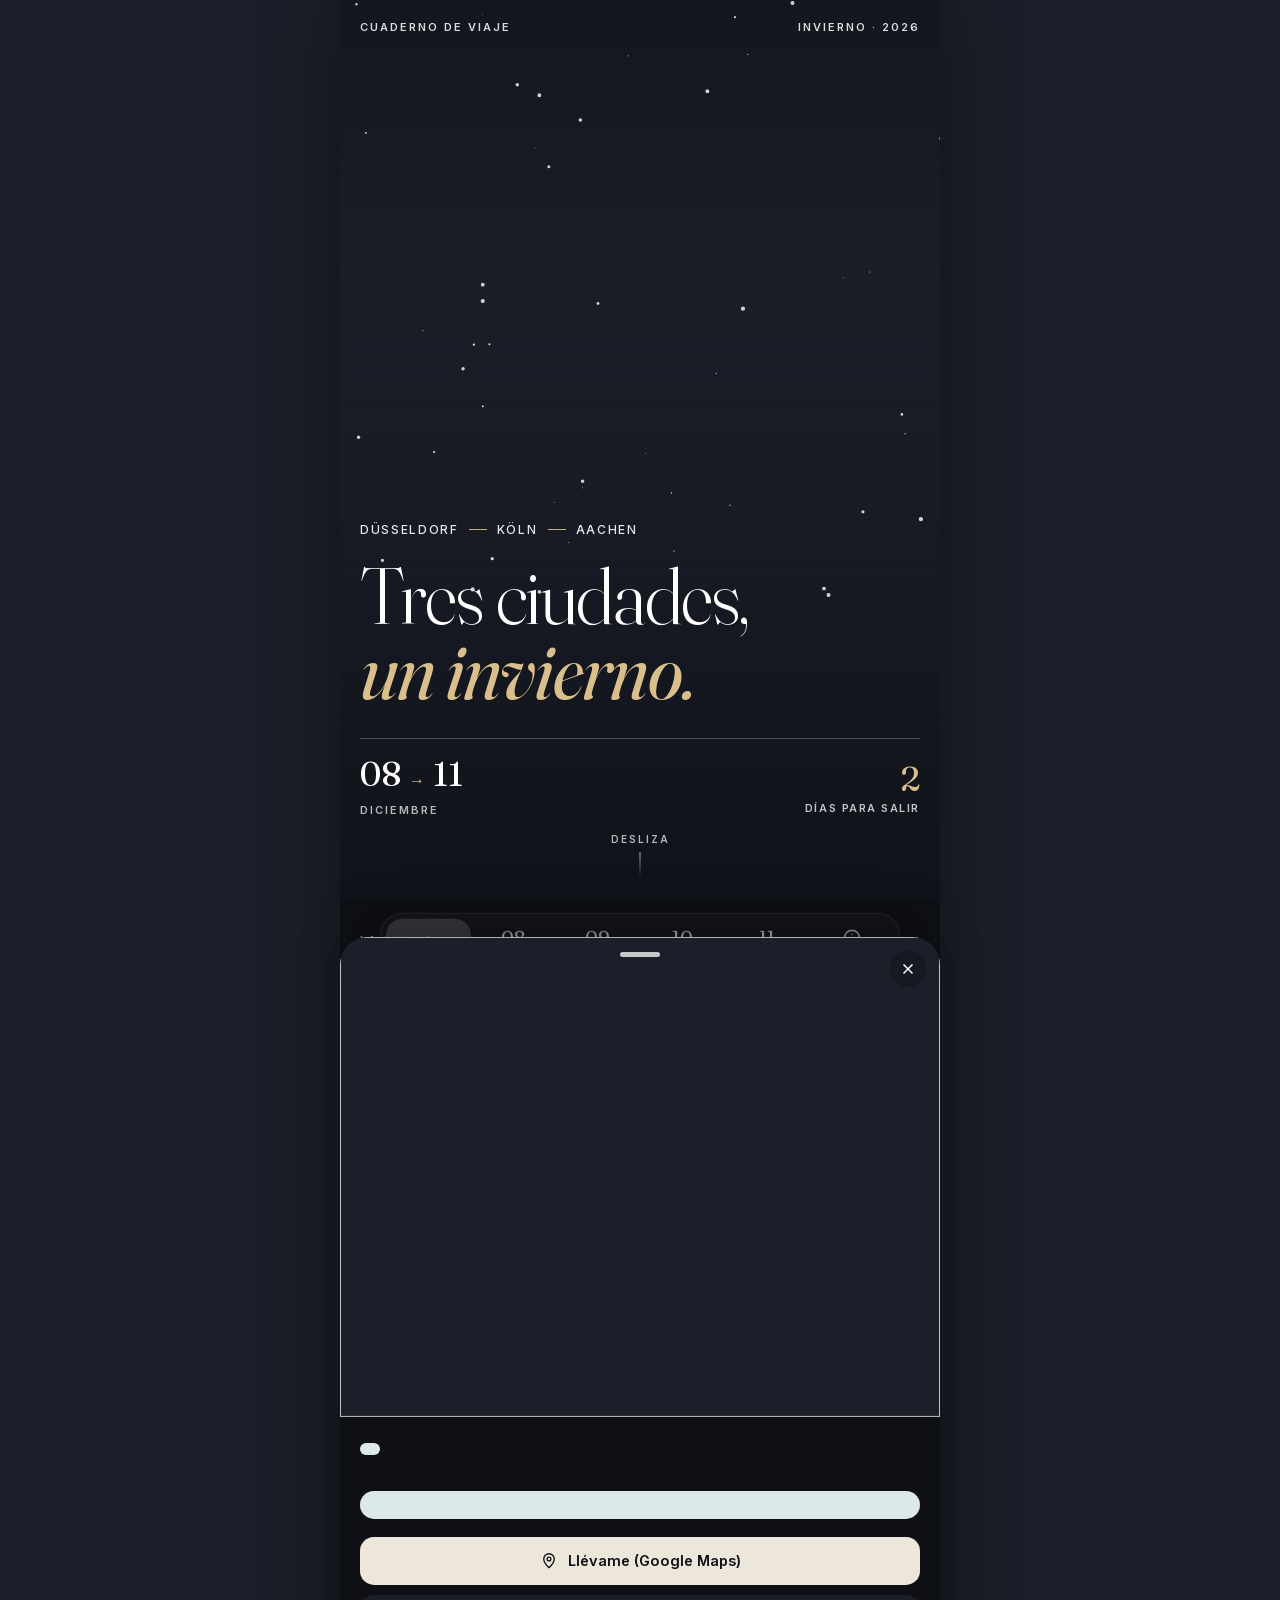
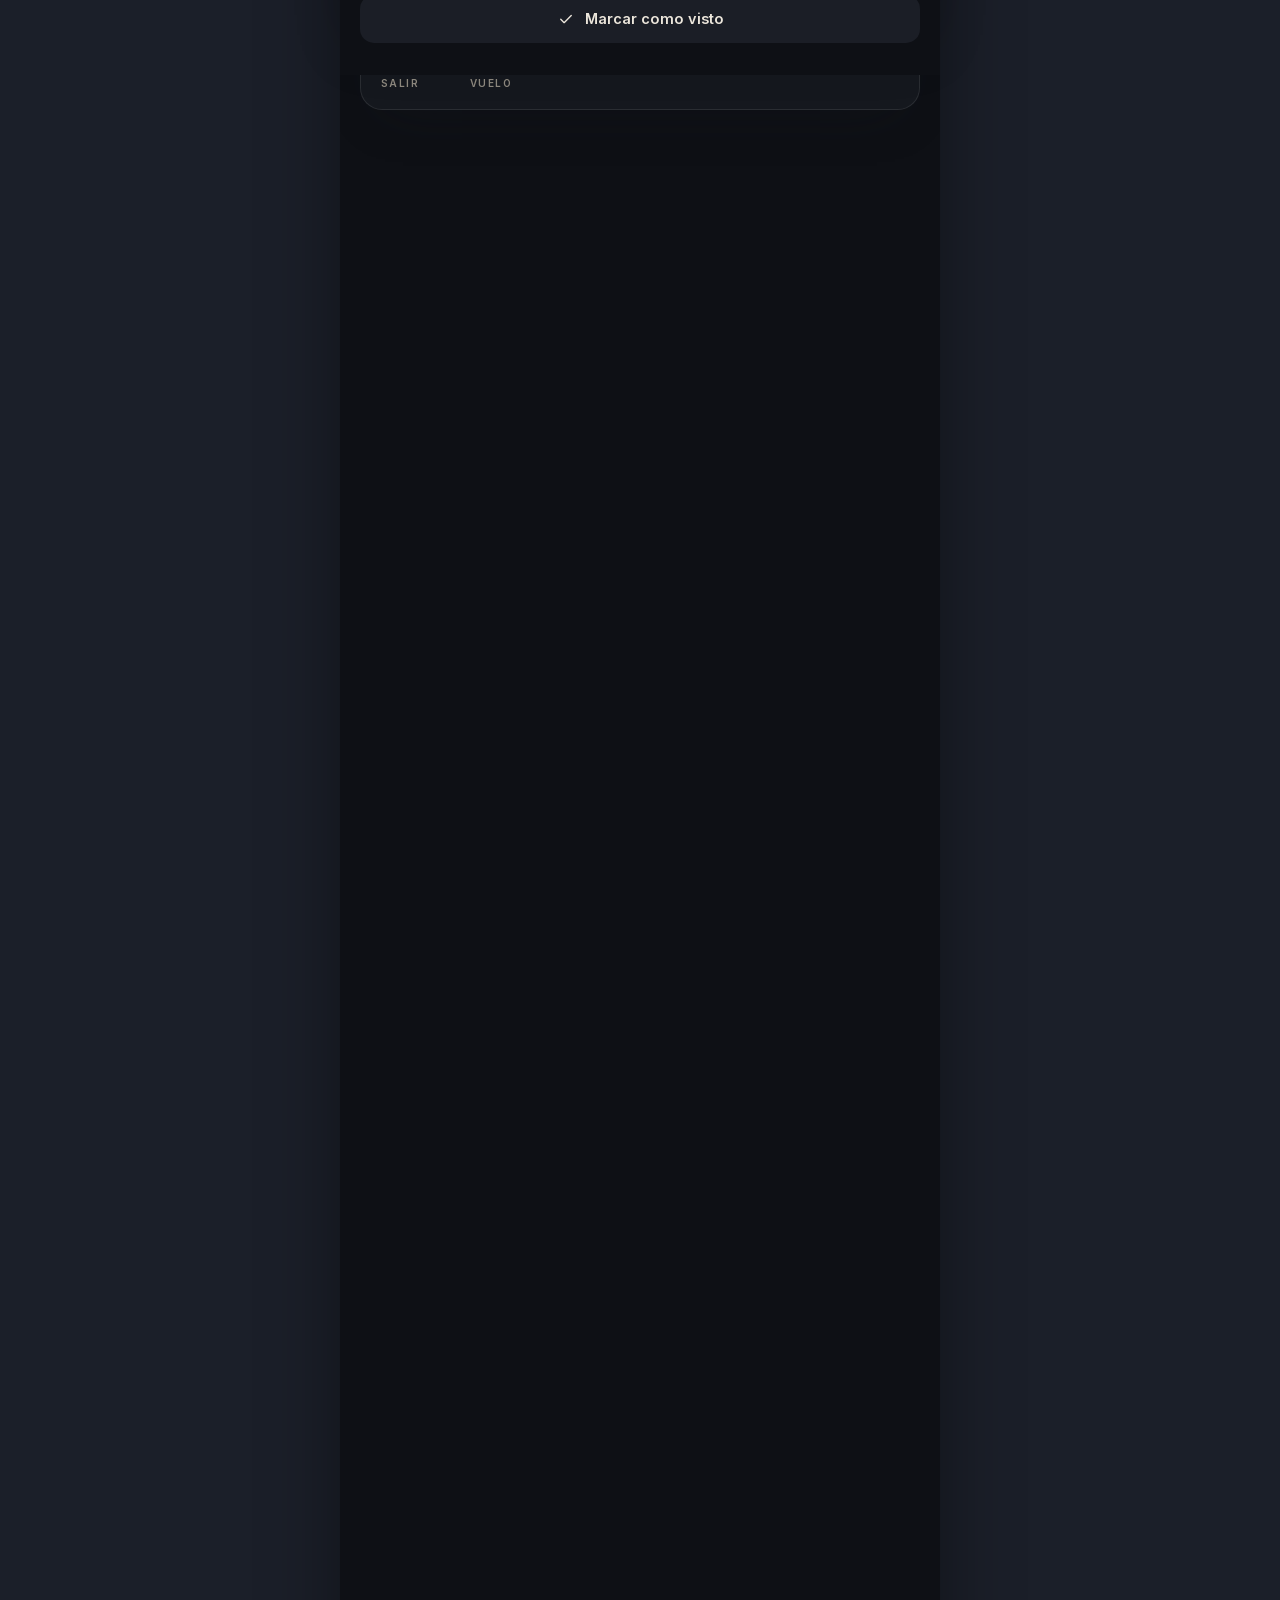
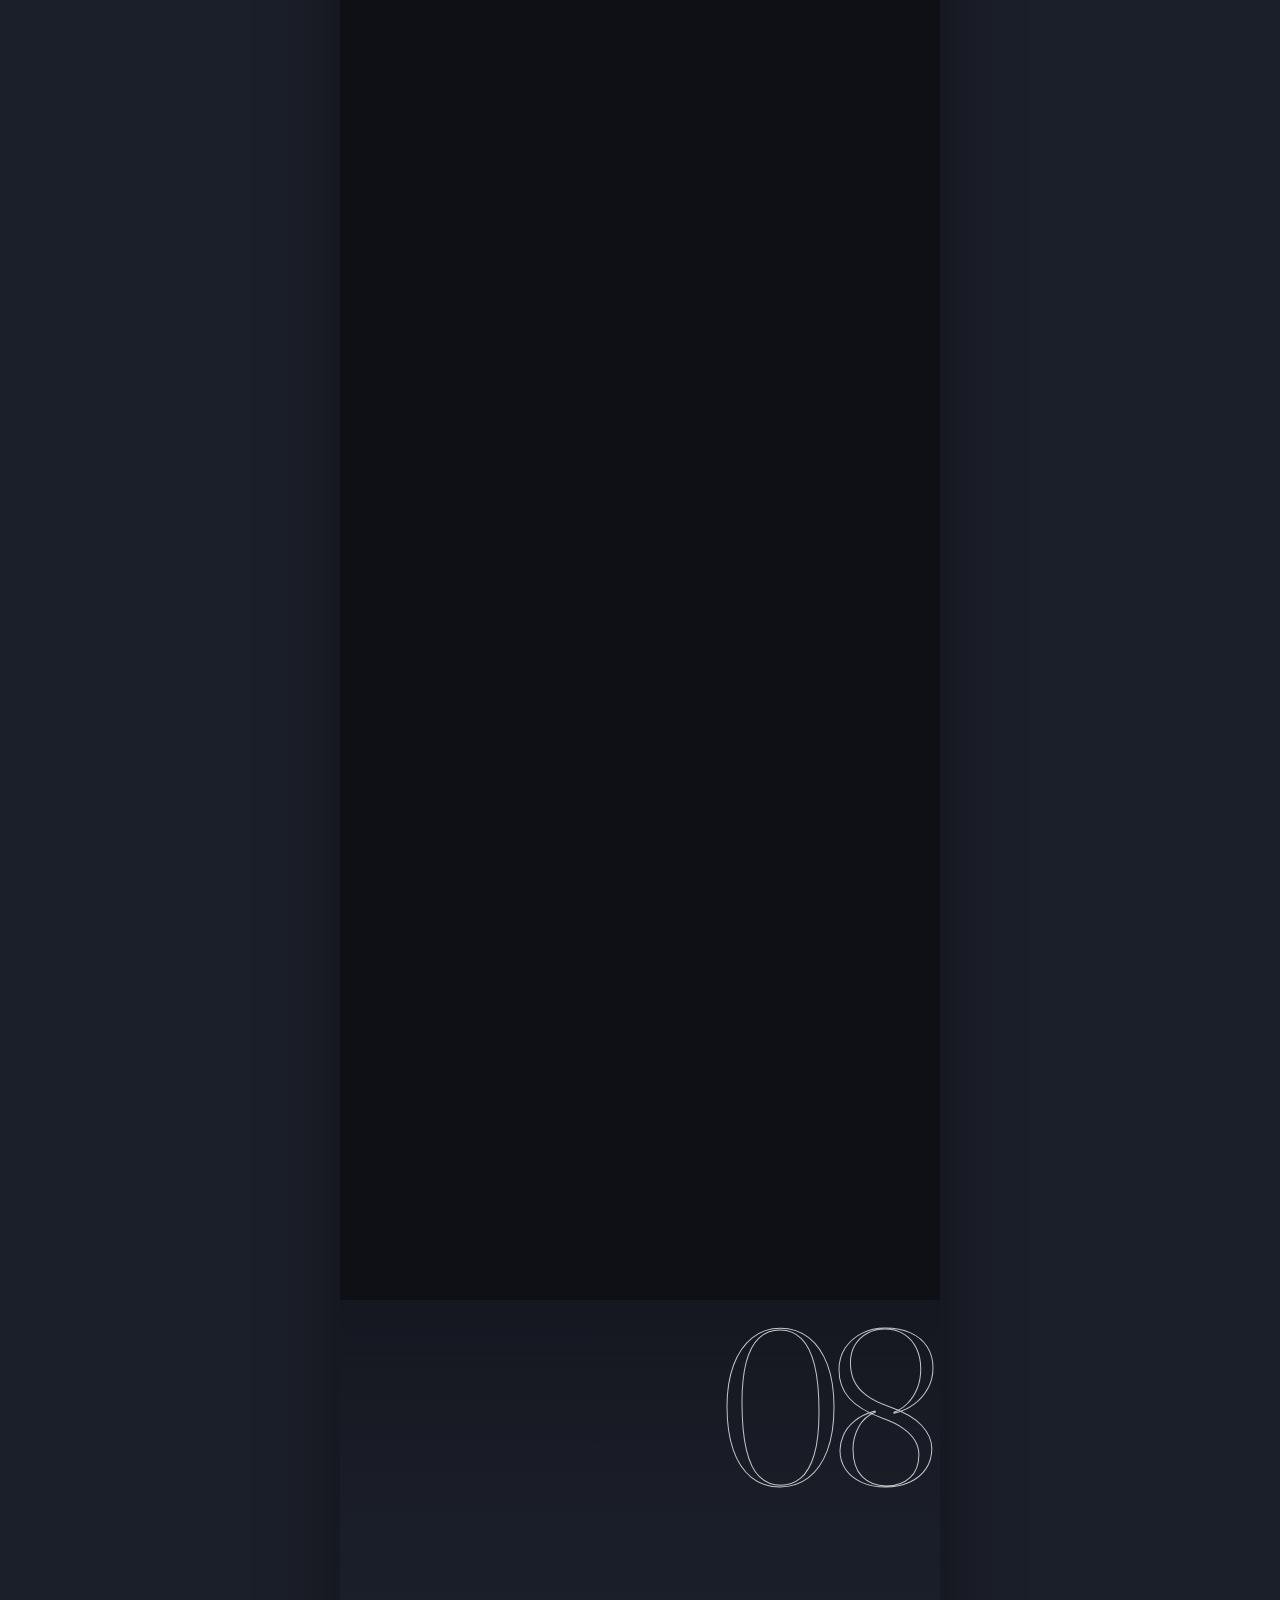
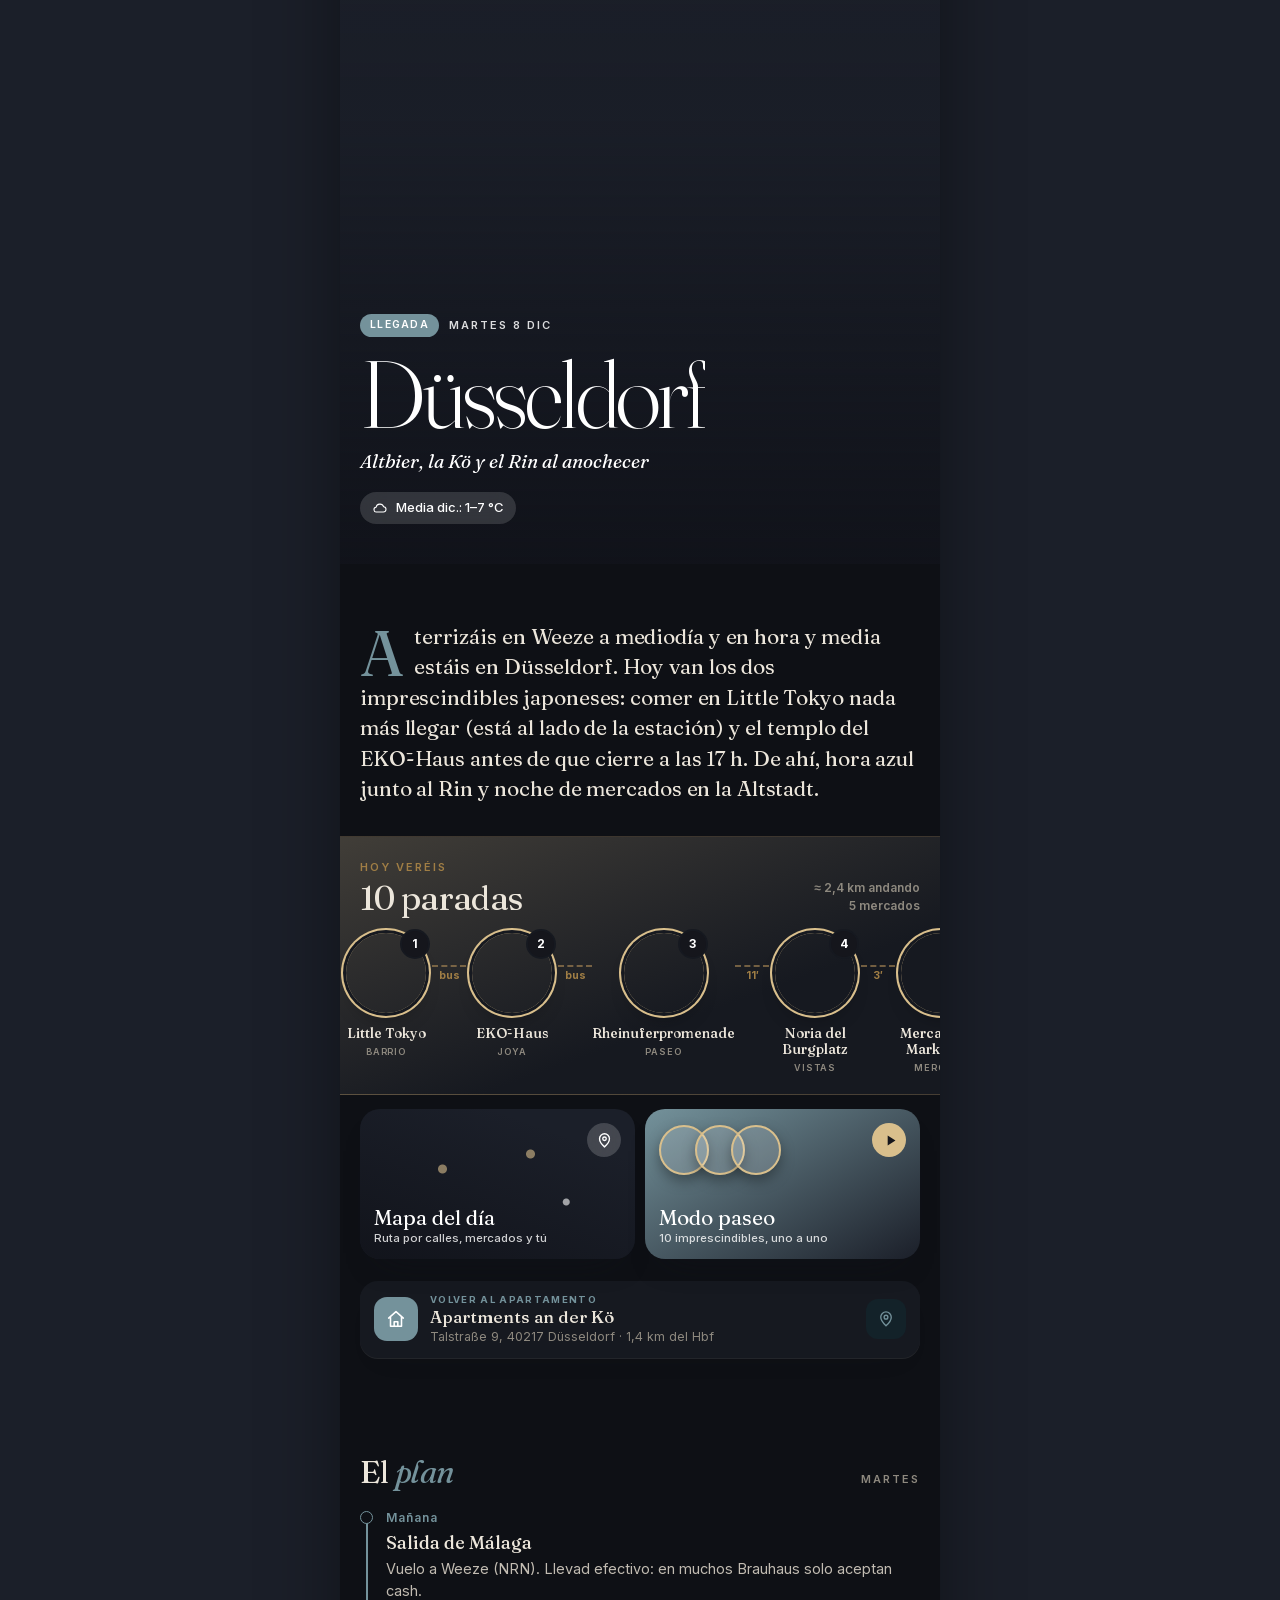
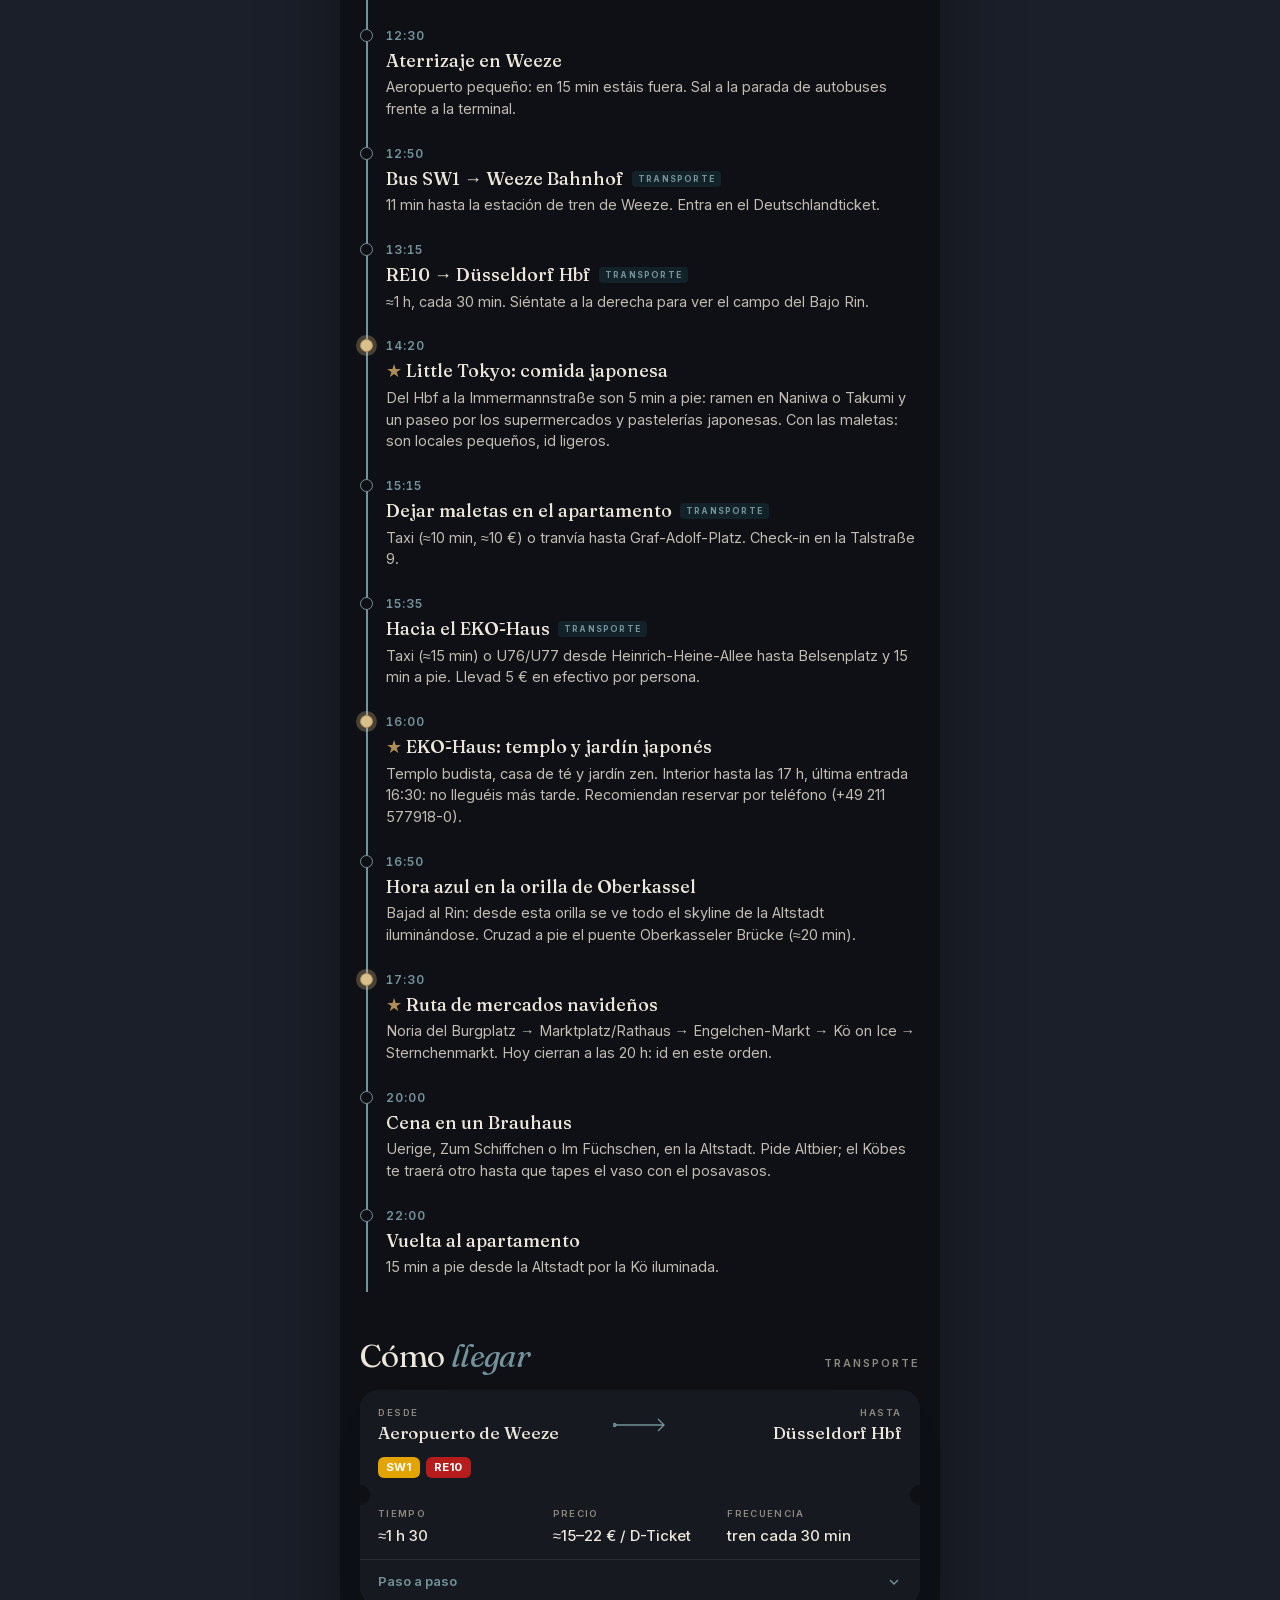
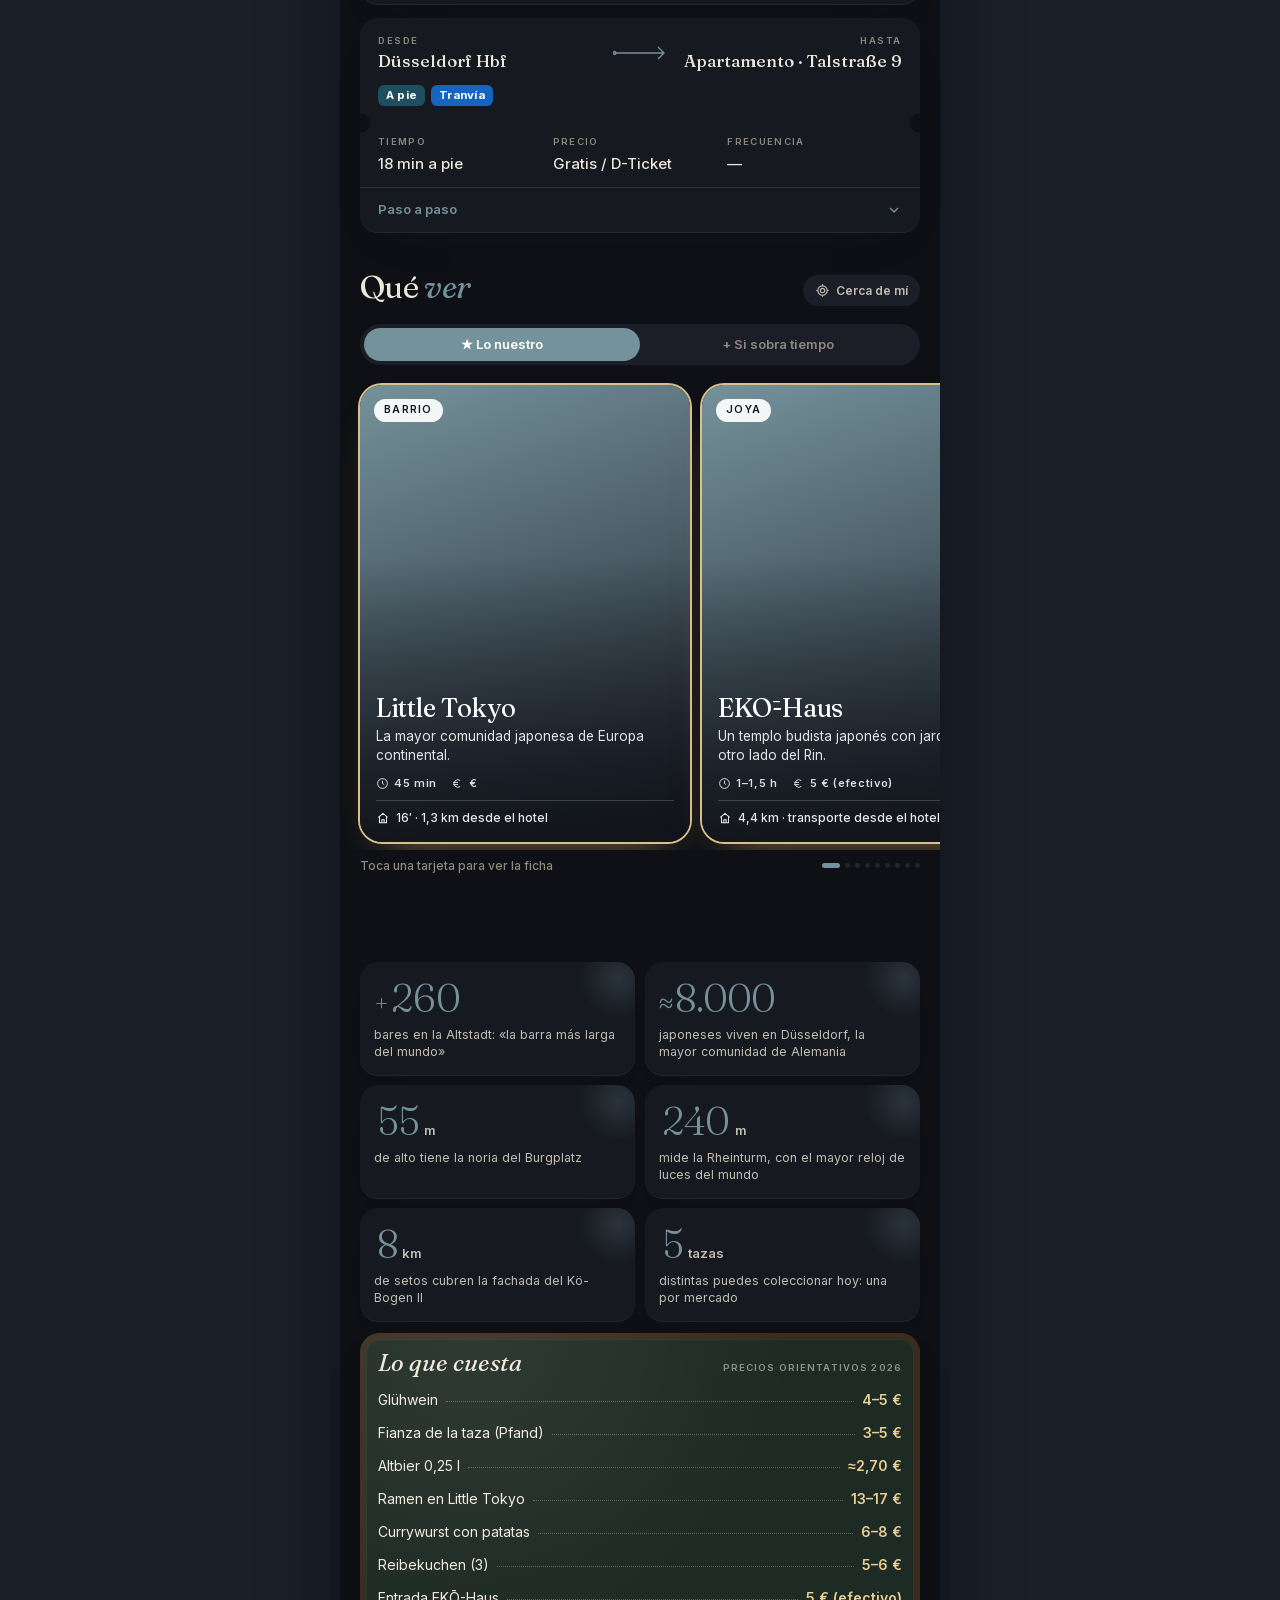
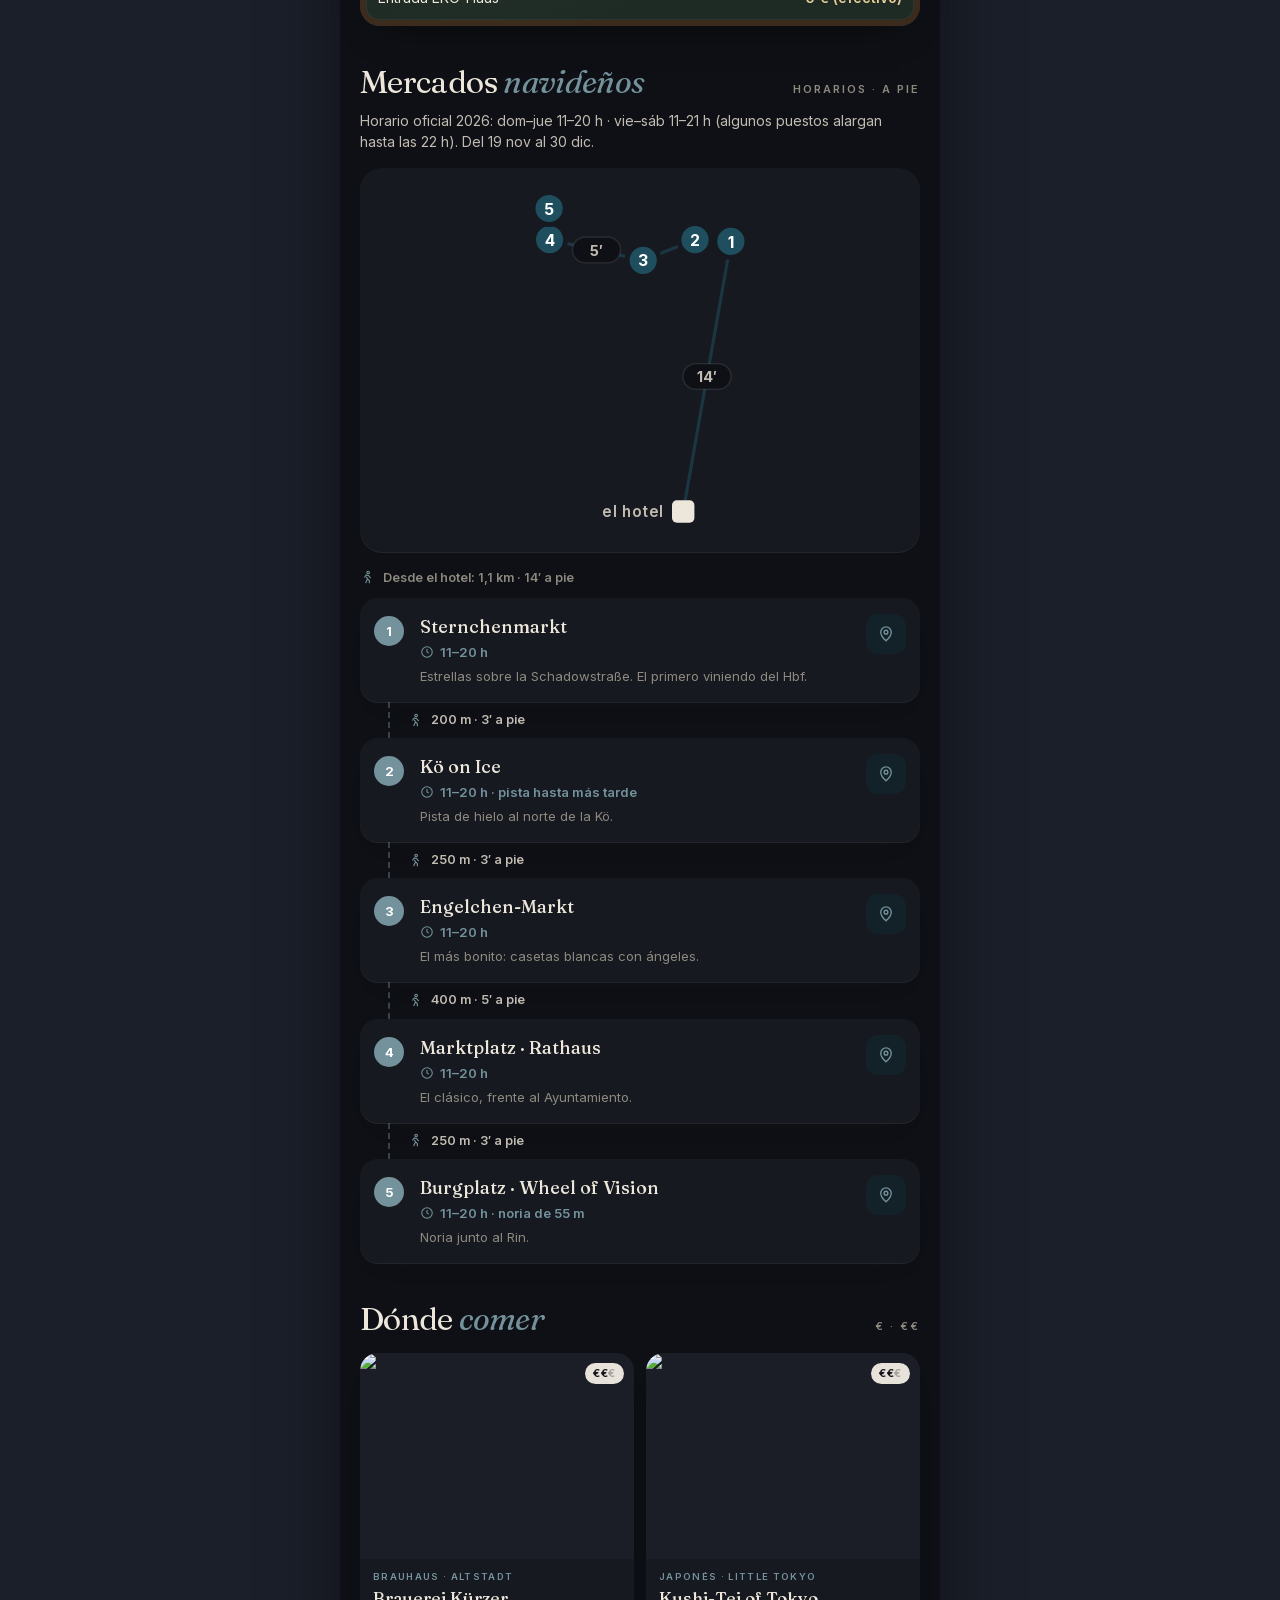
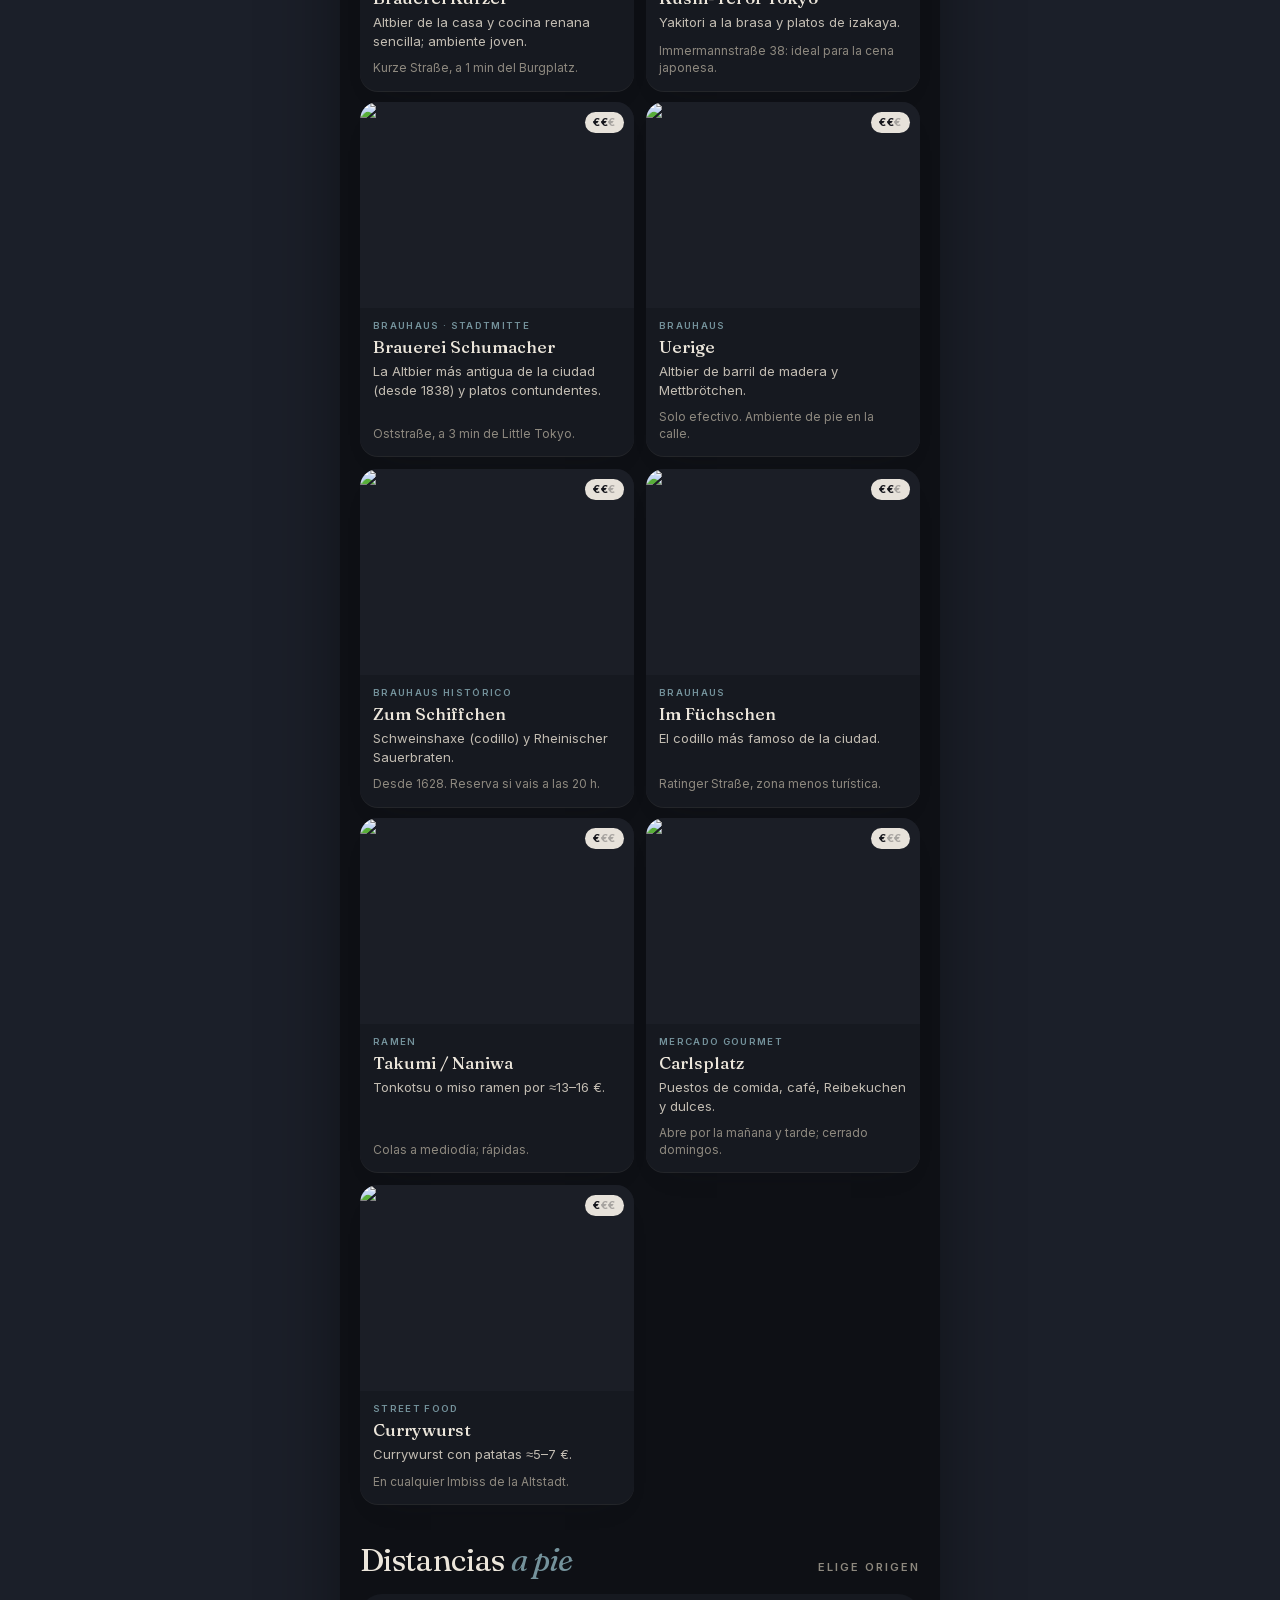
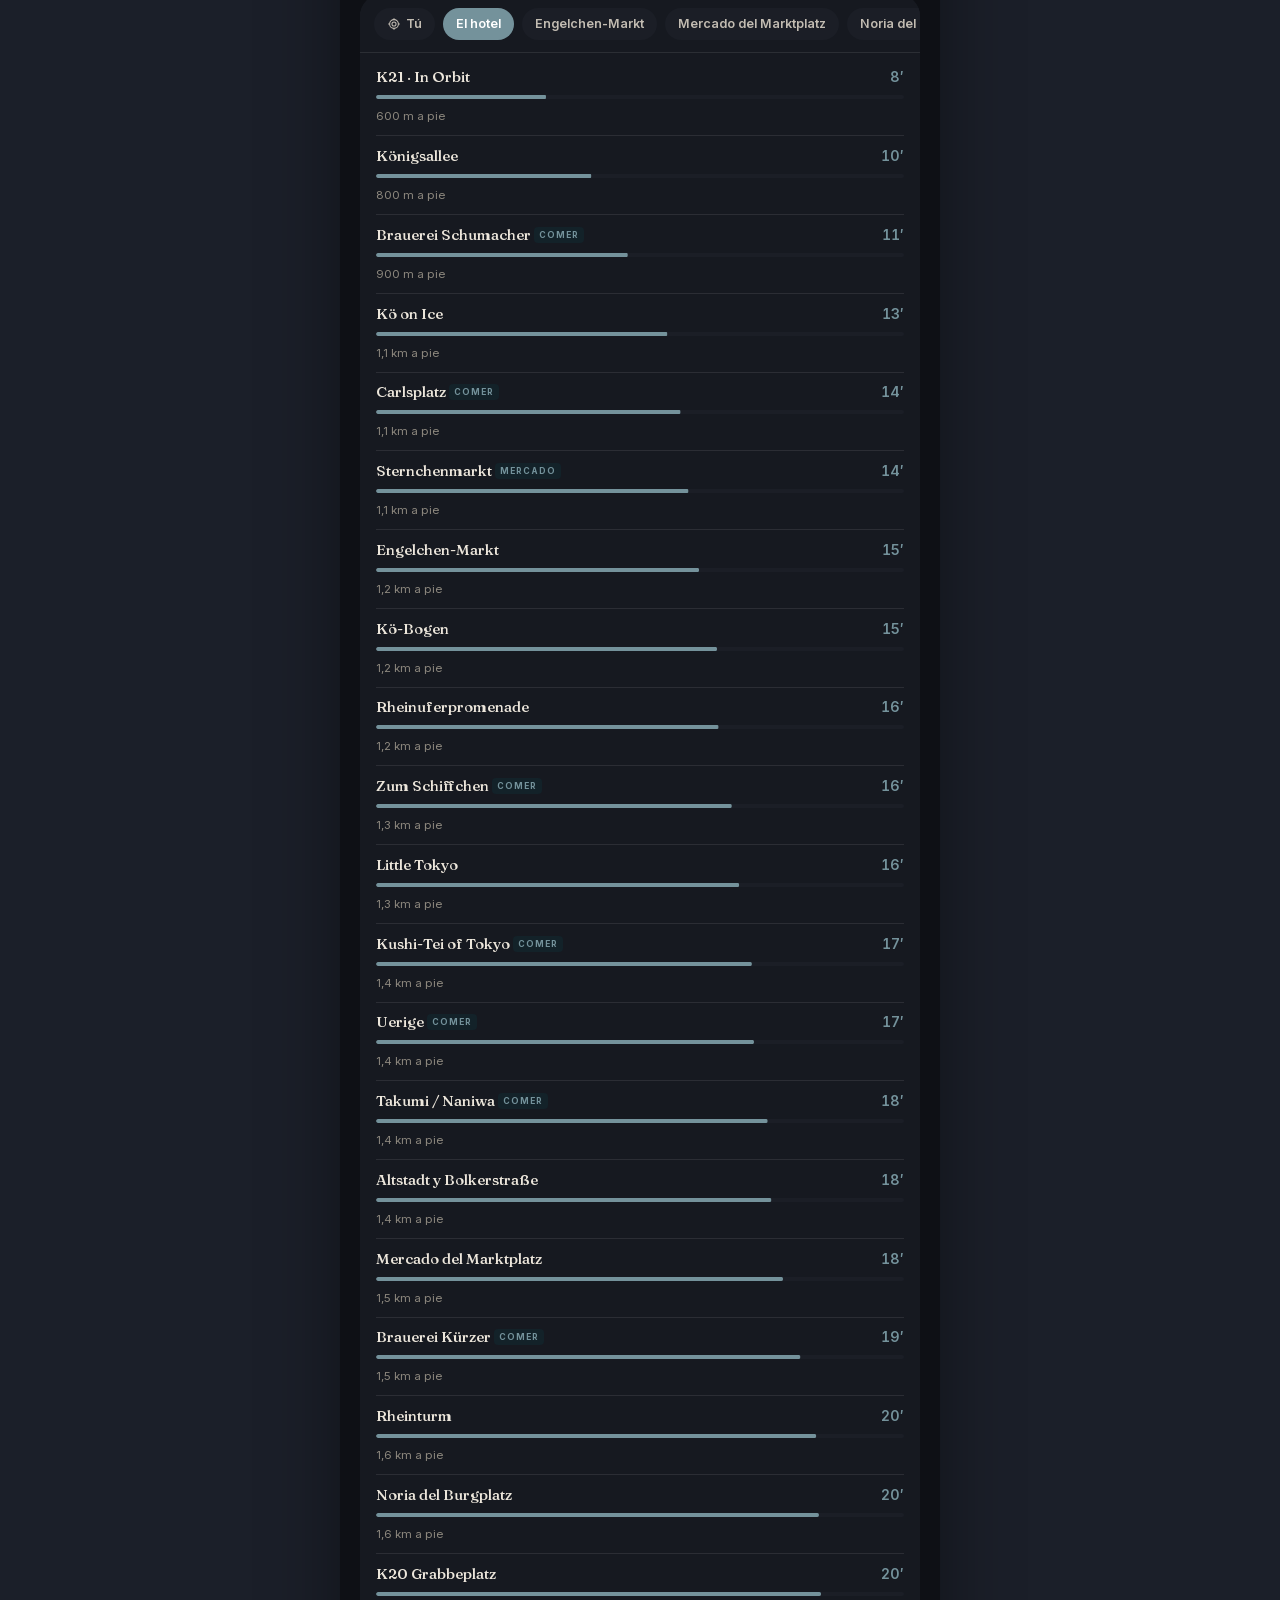
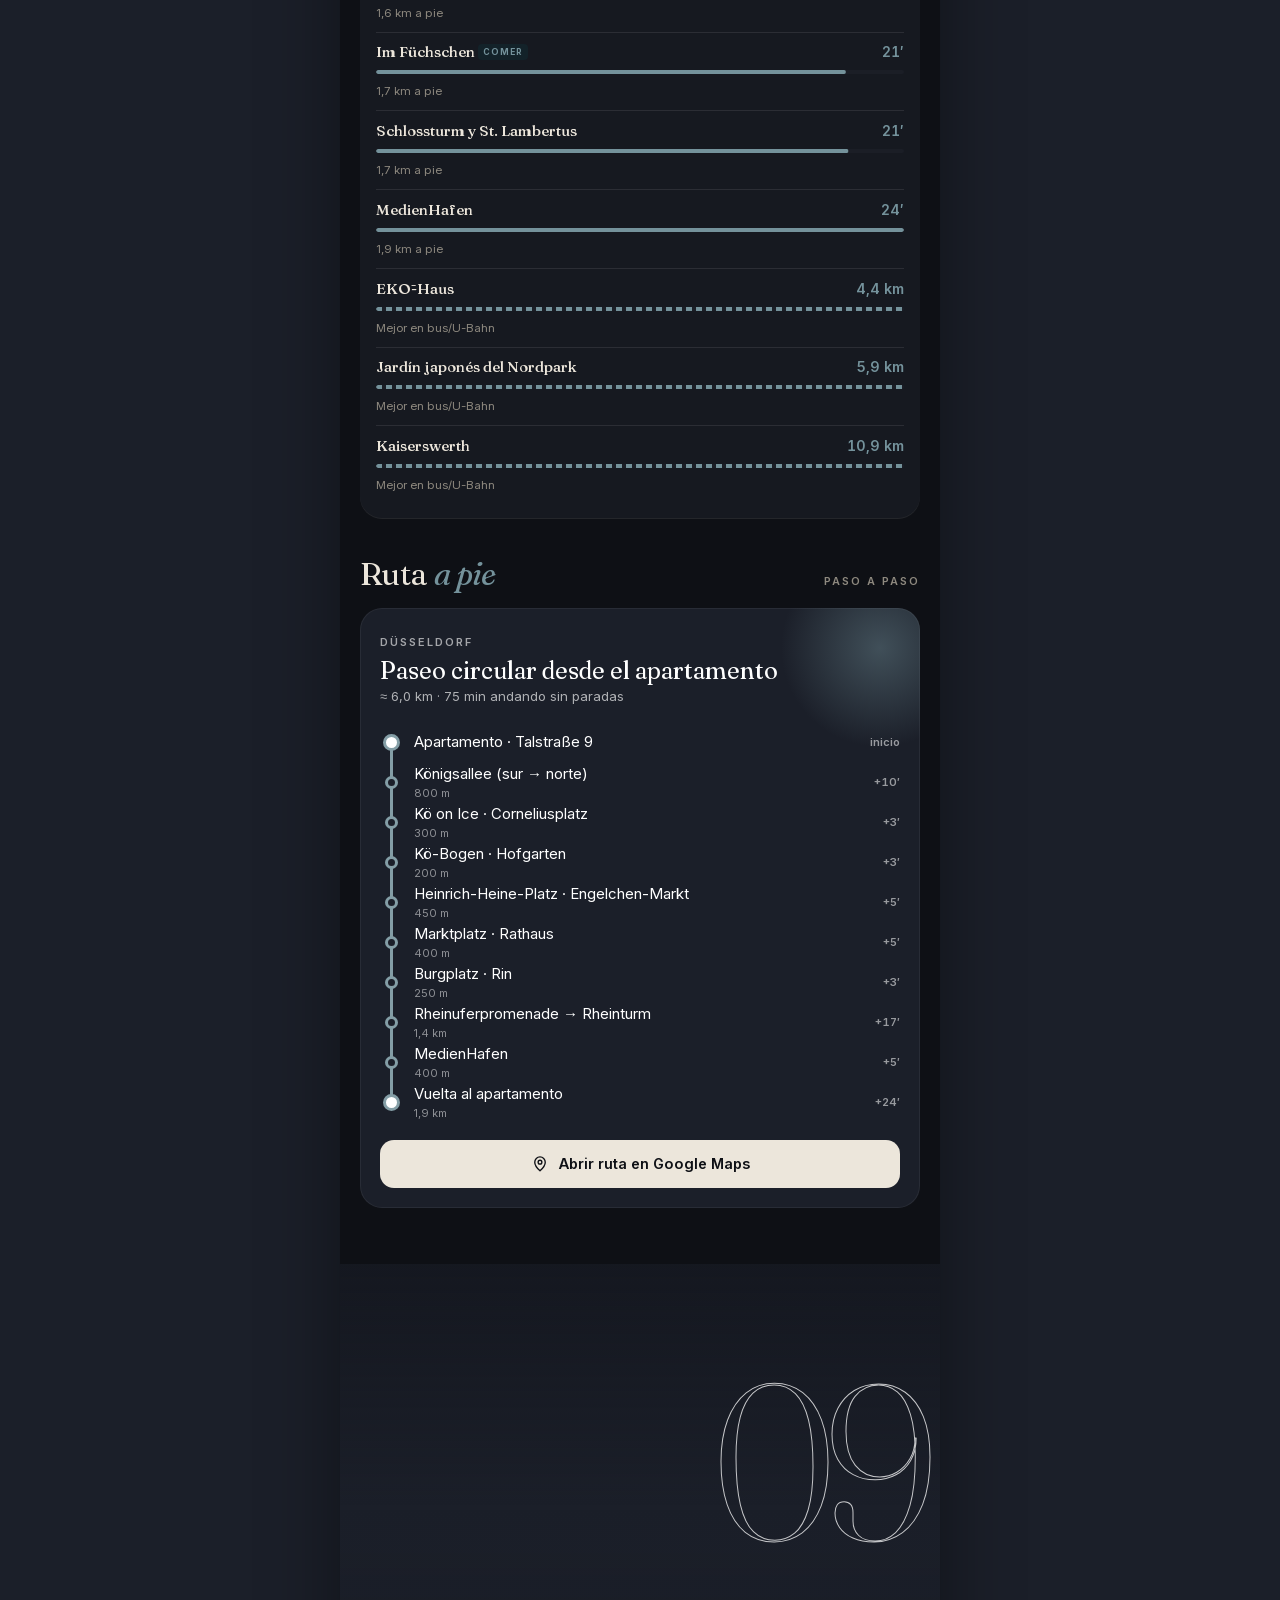
==== commit 9c3deb82: "Guía más simple y visual: lo nuestro vs extras, cifras, precios y mapa inmersivo - Cada día separa «" ====
--- a/index.html
+++ b/index.html
@@ -90,13 +90,12 @@
           <button class="btn btn--dark" id="offlineBtn">Guardar sin conexión</button>
         </div>
 
-        <h3 class="h3">Tu colección de <em>tazas</em></h3>
-        <div class="mugs" id="mugs" data-reveal></div>
-
-        <h3 class="h3">Viajar <em>juntos</em></h3>
-        <div class="share" data-reveal>
-          <p>Comparte lo que has marcado como visto y tus tazas. Cuando tu acompañante abre el enlace, se junta con lo suyo (y al revés).</p>
-          <button class="btn btn--dark" id="shareBtn"><svg viewBox="0 0 24 24"><path d="M12 3v12M7 8l5-5 5 5M5 13v6a2 2 0 0 0 2 2h10a2 2 0 0 0 2-2v-6"/></svg>Compartir mi progreso</button>
+        <div class="mugfact" data-reveal>
+          <div class="mugfact__n"><b data-count="10">0</b><small>tazas</small></div>
+          <div>
+            <h4>La colección de tazas</h4>
+            <p>Cada mercado sirve el Glühwein en su propia taza de cerámica, con un diseño nuevo cada año. En vuestra ruta podéis juntar unas 10 distintas. La fianza (Pfand) es de 3 a 5 €: si os la quedáis, ese es su precio.</p>
+          </div>
         </div>
 
         <h3 class="h3">Apariencia</h3>
@@ -151,7 +150,7 @@
               <svg viewBox="0 0 24 24"><path d="M12 21s-7-6.2-7-11.5A7 7 0 0 1 19 9.5C19 14.8 12 21 12 21Z"/><circle cx="12" cy="9.5" r="2.5"/></svg>
               Llévame (Google Maps)
             </a>
-            <button class="btn btn--ghost" id="sheetSeen">
+            <button class="btn btn--ghost" id="sheetSeen" hidden>
               <svg viewBox="0 0 24 24"><path d="m5 12.5 4.5 4.5L19 7.5"/></svg>
               <span>Marcar como visto</span>
             </button>
--- a/css/style.css
+++ b/css/style.css
@@ -388,7 +388,7 @@
 
 /* --- qué ver: segmentado + carrusel --- */
 .seg {
-  position: relative; display: grid; grid-template-columns: 1fr 1fr 1fr;
+  position: relative; display: grid; grid-template-columns: 1fr 1fr;
   background: var(--paper-2); border-radius: 99px; padding: 4px;
 }
 .seg button {
@@ -398,12 +398,11 @@
 }
 .seg button.is-on { color: #fff; }
 .seg__pill {
-  position: absolute; top: 4px; bottom: 4px; left: 4px; width: calc((100% - 8px) / 3);
+  position: absolute; top: 4px; bottom: 4px; left: 4px; width: calc((100% - 8px) / 2);
   background: var(--accent); border-radius: 99px;
   transition: transform .45s var(--ease);
 }
-.seg[data-mode="always"] .seg__pill { transform: translateX(100%); }
-.seg[data-mode="gems"] .seg__pill { transform: translateX(200%); }
+.seg[data-mode="extra"] .seg__pill { transform: translateX(100%); }
 
 .rail {
   display: flex; gap: 12px;
@@ -429,8 +428,8 @@
   animation-delay: calc(var(--i) * 70ms);
 }
 @keyframes poiIn { from { opacity: 0; transform: translateX(30px) scale(.96); } }
-.poi img { position: absolute; inset: 0; width: 100%; height: 100%; object-fit: cover; transition: transform 1.2s var(--ease); }
-.poi:active img { transform: scale(1.05); }
+.poi img { position: absolute; inset: 0; width: 100%; height: 100%; object-fit: cover; transform: scale(1.22); will-change: transform; }
+.poi:active { transform: scale(.98); }
 .poi::after { content: ""; position: absolute; inset: 0; background: linear-gradient(180deg, rgba(16,18,25,0) 38%, rgba(16,18,25,.9) 100%); }
 .poi__top { position: absolute; z-index: 2; top: 14px; left: 14px; right: 14px; display: flex; justify-content: space-between; align-items: center; }
 .poi__top .chip { background: rgba(255,255,255,.92); color: var(--ink); }
@@ -932,3 +931,51 @@
 .lg--must::before { background: #D9BF8C; box-shadow: 0 0 0 2px #B08D57 inset; }
 .lg--opt::before { background: var(--paper-2); box-shadow: 0 0 0 1px var(--line) inset; }
 html[data-theme="dark"] .must__head .eyebrow, html[data-theme="dark"] .must__count b { color: #D9BF8C; }
+
+/* =========================================================
+   HOY VERÉIS
+   ========================================================= */
+.today { margin: 26px 0 0; padding: 18px 0 16px; background: linear-gradient(160deg, color-mix(in srgb, #D9BF8C 22%, var(--card)), var(--card) 65%); border-block: 1px solid color-mix(in srgb, #B08D57 25%, transparent); }
+.today__head { display: flex; justify-content: space-between; align-items: flex-end; padding: 0 var(--gutter); }
+.today__head .eyebrow { color: #A07E45; }
+.today__head h3 { font: 400 34px/1 var(--serif); margin: 6px 0 0; letter-spacing: -.02em; }
+.today__head p { margin: 0; text-align: right; font: 600 12px/1.5 var(--sans); color: var(--muted); }
+.today__rail { display: flex; align-items: flex-start; overflow-x: auto; padding: 18px var(--gutter) 6px; scrollbar-width: none; scroll-snap-type: x proximity; }
+.today__rail::-webkit-scrollbar { display: none; }
+.tv { flex: 0 0 92px; display: flex; flex-direction: column; align-items: center; gap: 6px; text-align: center; scroll-snap-align: start; animation: poiIn .7s var(--ease) both; animation-delay: calc(var(--i) * 60ms); }
+.tv__img { position: relative; width: 80px; height: 80px; border-radius: 50%; background: linear-gradient(150deg, var(--accent), var(--night)); background-size: cover; background-position: center; box-shadow: 0 0 0 3px var(--card), 0 0 0 5px #D9BF8C, 0 12px 22px -10px rgba(0,0,0,.45); }
+.tv__img b { position: absolute; right: -2px; top: -2px; width: 26px; height: 26px; border-radius: 50%; display: grid; place-items: center; background: #15161C; color: #fff; font: 700 12px/1 var(--sans); box-shadow: 0 0 0 2px var(--card); }
+.tv strong { font: 500 13.5px/1.2 var(--serif); margin-top: 6px; }
+.tv small { font: 600 9px/1 var(--sans); letter-spacing: .1em; text-transform: uppercase; color: var(--muted); }
+.tv__hop { flex: 0 0 34px; display: flex; flex-direction: column; align-items: center; gap: 4px; margin-top: 32px; }
+.tv__hop i { width: 100%; height: 0; border-top: 2px dashed color-mix(in srgb, #B08D57 60%, transparent); }
+.tv__hop b { font: 700 10.5px/1 var(--sans); color: #A07E45; white-space: nowrap; }
+
+/* =========================================================
+   EN CIFRAS
+   ========================================================= */
+.facts { display: grid; grid-template-columns: 1fr 1fr; gap: 10px; }
+.fact { position: relative; overflow: hidden; background: var(--card); border-radius: 18px; padding: 16px 14px 14px; box-shadow: 0 1px 0 var(--line), 0 14px 30px -26px rgba(21,22,28,.4); }
+.fact::after { content: ""; position: absolute; right: -24px; top: -24px; width: 80px; height: 80px; border-radius: 50%; background: radial-gradient(circle, color-mix(in srgb, var(--accent) 22%, transparent), transparent 70%); }
+.fact b { display: flex; align-items: baseline; gap: 3px; font: 300 40px/1 var(--serif); color: var(--accent); letter-spacing: -.02em; font-variant-numeric: tabular-nums; }
+.fact b small { font: 600 13px/1 var(--sans); letter-spacing: 0; color: var(--ink-2); margin-left: 2px; }
+.fact__pre { font-size: 26px; }
+.fact p { margin: 8px 0 0; font-size: 12.5px; line-height: 1.4; color: var(--ink-2); }
+.board { margin-top: 12px; border-radius: 20px; padding: 18px 18px 12px; background: #1E2A24; color: #F1EBDD; box-shadow: inset 0 0 0 6px #3A2B1C, inset 0 0 0 7px rgba(255,255,255,.06), 0 18px 34px -22px rgba(0,0,0,.6); position: relative; overflow: hidden; }
+.board::before { content: ""; position: absolute; inset: 0; background: radial-gradient(circle at 20% 0%, rgba(255,255,255,.08), transparent 60%); pointer-events: none; }
+.board__head { display: flex; justify-content: space-between; align-items: baseline; margin-bottom: 8px; }
+.board__head span { font: italic 400 24px/1 var(--serif); }
+.board__head small { font: 600 9.5px/1 var(--sans); letter-spacing: .12em; text-transform: uppercase; opacity: .55; }
+.board ul { list-style: none; margin: 0; padding: 0; }
+.board li { display: flex; align-items: baseline; gap: 8px; padding: 8px 0; font-size: 14px; opacity: 0; transform: translateX(-8px); transition: .5s var(--ease); transition-delay: calc(var(--i) * 70ms); }
+.board.in li { opacity: 1; transform: none; }
+.board li i { flex: 1; border-bottom: 1.5px dotted rgba(241,235,221,.3); transform: translateY(-3px); }
+.board li b { font: 600 14px/1 var(--sans); color: #E9CF96; white-space: nowrap; }
+
+.mugfact { display: grid; grid-template-columns: 96px 1fr; gap: 16px; align-items: center; margin-top: 14px; padding: 18px; border-radius: 20px; background: linear-gradient(150deg, #7D2633, #2B1418); color: #fff; }
+.mugfact__n { width: 96px; height: 96px; border-radius: 50%; display: grid; place-content: center; text-align: center; background: rgba(255,255,255,.1); box-shadow: inset 0 0 0 2px rgba(233,207,150,.6); }
+.mugfact__n b { font: 300 40px/1 var(--serif); color: #E9CF96; }
+.mugfact__n small { font: 700 9px/1 var(--sans); letter-spacing: .14em; text-transform: uppercase; opacity: .8; }
+.mugfact h4 { font: 400 20px/1.15 var(--serif); margin: 0 0 6px; }
+.mugfact p { margin: 0; font-size: 13px; line-height: 1.5; opacity: .85; }
+.day-hero__body, .day-hero__num { will-change: transform; }
--- a/css/experience.css
+++ b/css/experience.css
@@ -184,3 +184,37 @@
 @keyframes flash { 0%, 60% { background: color-mix(in srgb, #D9BF8C 35%, transparent); } }
 /* que el contenido no quede tapado por la tarjeta */
 body:has(.now:not([hidden])) .info { padding-bottom: calc(var(--sab) + 200px); }
+
+/* ---------- detalle dentro del mapa ---------- */
+.mvd {
+  position: absolute; z-index: 6; left: 10px; right: 10px; bottom: calc(var(--sab) + 12px);
+  max-height: 62%; overflow-y: auto; border-radius: 24px; background: var(--card);
+  box-shadow: 0 24px 50px -16px rgba(0,0,0,.55), 0 0 0 1px var(--line);
+  transform: translateY(115%); transition: transform .55s var(--ease);
+  scrollbar-width: none;
+}
+.mvd::-webkit-scrollbar { display: none; }
+.mvd.is-open { transform: none; }
+.mv.has-detail .mv__cards, .mv.has-detail .mv__route { opacity: 0; pointer-events: none; transition: opacity .3s; }
+.mvd__img { position: relative; height: 160px; background: linear-gradient(150deg, var(--acc), #15161C); background-size: cover; background-position: center; border-radius: 24px 24px 0 0; animation: mvdImg 6s ease-out both; }
+@keyframes mvdImg { from { background-size: 118%; } to { background-size: 100%; } }
+.mvd__img::after { content: ""; position: absolute; inset: 0; border-radius: inherit; background: linear-gradient(transparent 45%, rgba(0,0,0,.45)); }
+.mvd__kind { position: absolute; z-index: 1; left: 14px; bottom: 12px; padding: 6px 10px; border-radius: 99px; font: 700 10.5px/1 var(--sans); letter-spacing: .08em; text-transform: uppercase; background: rgba(255,255,255,.94); color: #15161C; }
+.mvd__kind--must, .mvd__kind--market { background: linear-gradient(135deg, #E9CF96, #C9A25E); color: #2B1F08; }
+.mvd__kind--food { background: #D9773C; color: #fff; }
+.mvd__x { position: absolute; z-index: 2; top: 12px; right: 12px; width: 36px; height: 36px; border-radius: 50%; display: grid; place-items: center; background: rgba(16,18,25,.5); -webkit-backdrop-filter: blur(8px); backdrop-filter: blur(8px); }
+.mvd__x svg { width: 18px; height: 18px; stroke: #fff; stroke-width: 2.2; }
+.mvd__body { padding: 16px 18px 18px; }
+.mvd__body h3 { font: 400 28px/1.05 var(--serif); margin: 0 0 8px; letter-spacing: -.015em; animation: up .5s var(--ease) both; }
+.mvd__body > p { margin: 0 0 12px; font-size: 14.5px; line-height: 1.55; color: var(--ink-2); animation: up .5s var(--ease) .06s both; }
+.mvd__chips { display: flex; flex-wrap: wrap; gap: 6px; margin-bottom: 12px; animation: up .5s var(--ease) .12s both; }
+.mvd__chips span { padding: 7px 10px; border-radius: 99px; background: var(--paper-2); font: 600 12px/1 var(--sans); }
+.mvd__chips .is-dist { background: color-mix(in srgb, var(--acc) 16%, var(--card)); color: var(--acc); }
+.mvd__tip { margin: 0 0 14px !important; padding: 12px 14px; border-radius: 14px; background: var(--paper-2); font-size: 13.5px !important; }
+.mvd__act { display: flex; gap: 8px; }
+.mvd__act a, .mvd__act button { flex: 1; text-align: center; padding: 14px 10px; border-radius: 14px; font: 600 14px/1 var(--sans); background: var(--paper-2); color: var(--ink); }
+.mvd__act a { background: var(--acc); color: #fff; }
+.mv-lbl { display: flex; flex-direction: column; align-items: center; padding: 6px 10px; border-radius: 12px; background: #15161C; color: #fff; box-shadow: 0 8px 18px -6px rgba(0,0,0,.5); animation: pinDrop .45s var(--ease) both; pointer-events: none; }
+.mv-lbl b { font: 700 15px/1 var(--sans); }
+.mv-lbl span { font: 500 9.5px/1.2 var(--sans); opacity: .75; margin-top: 2px; white-space: nowrap; }
+html[data-theme="dark"] .mv-lbl { background: #ECE6DB; color: #15161C; }
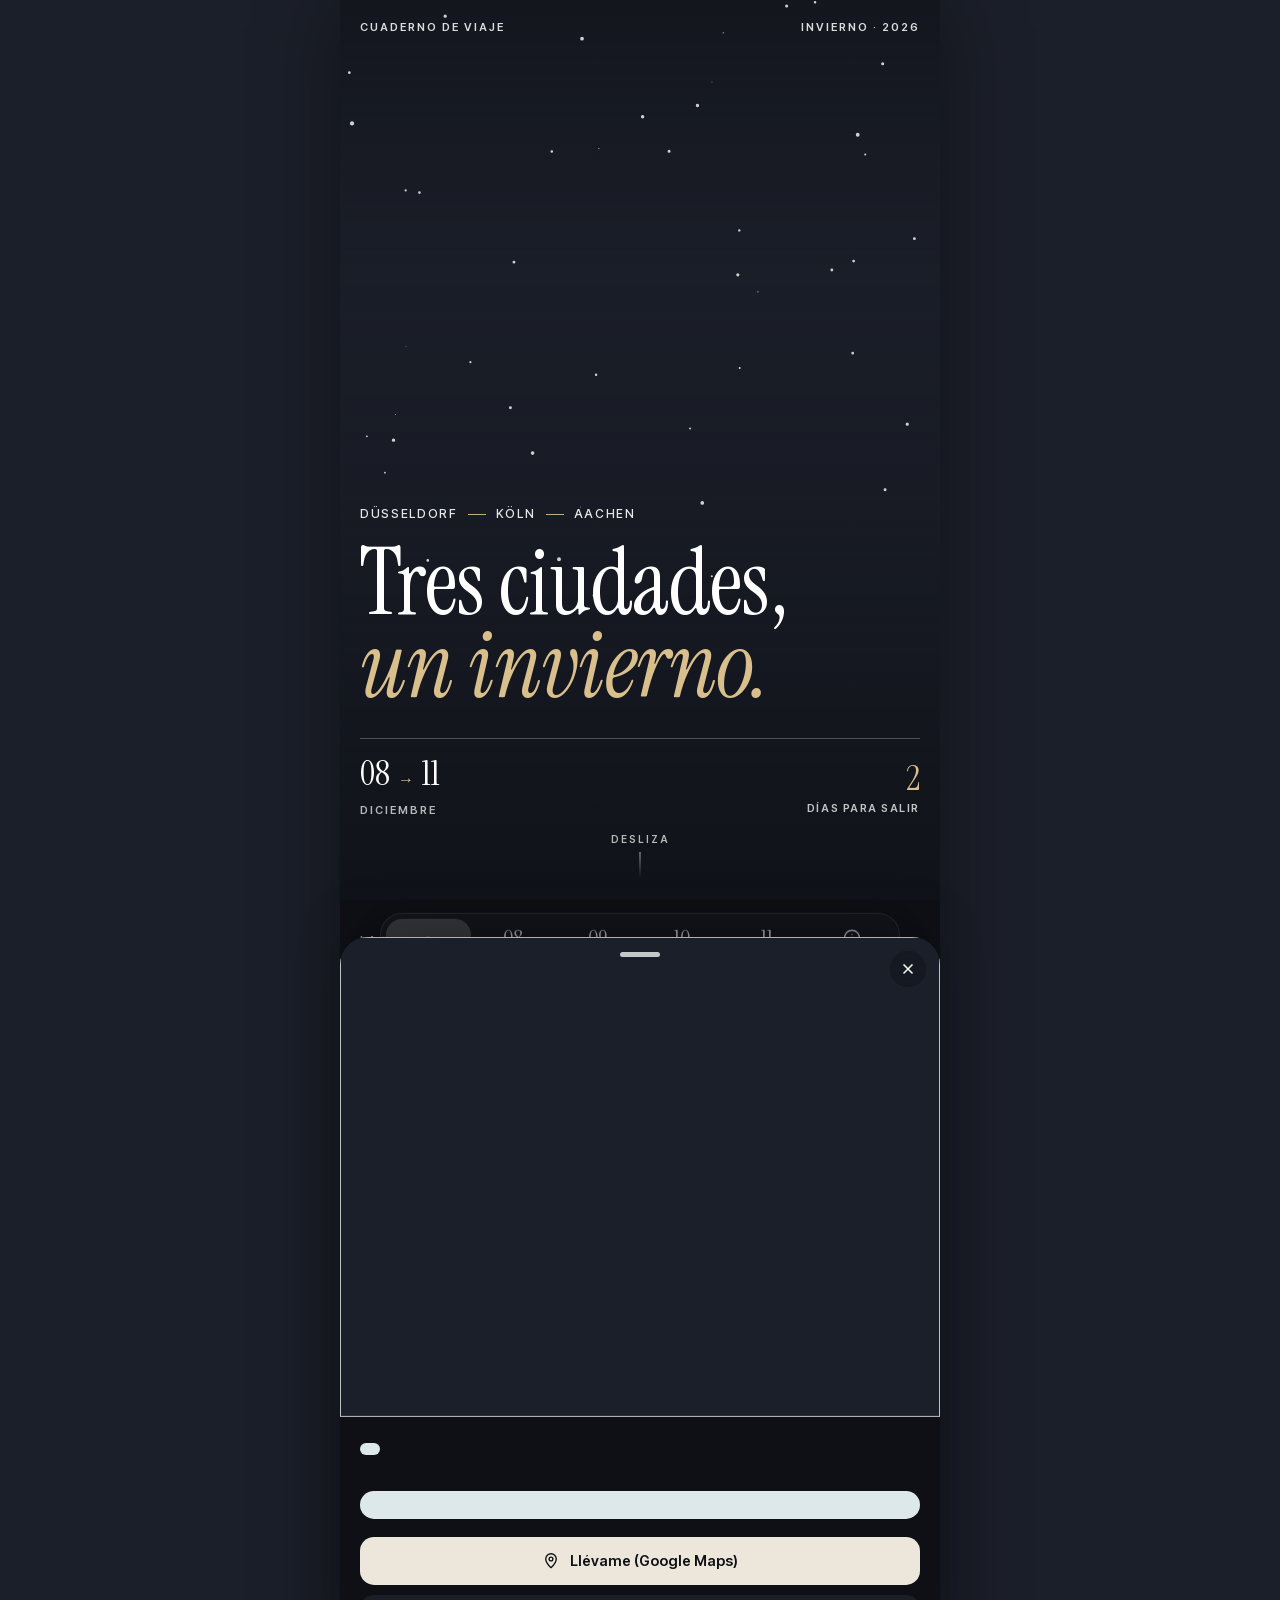
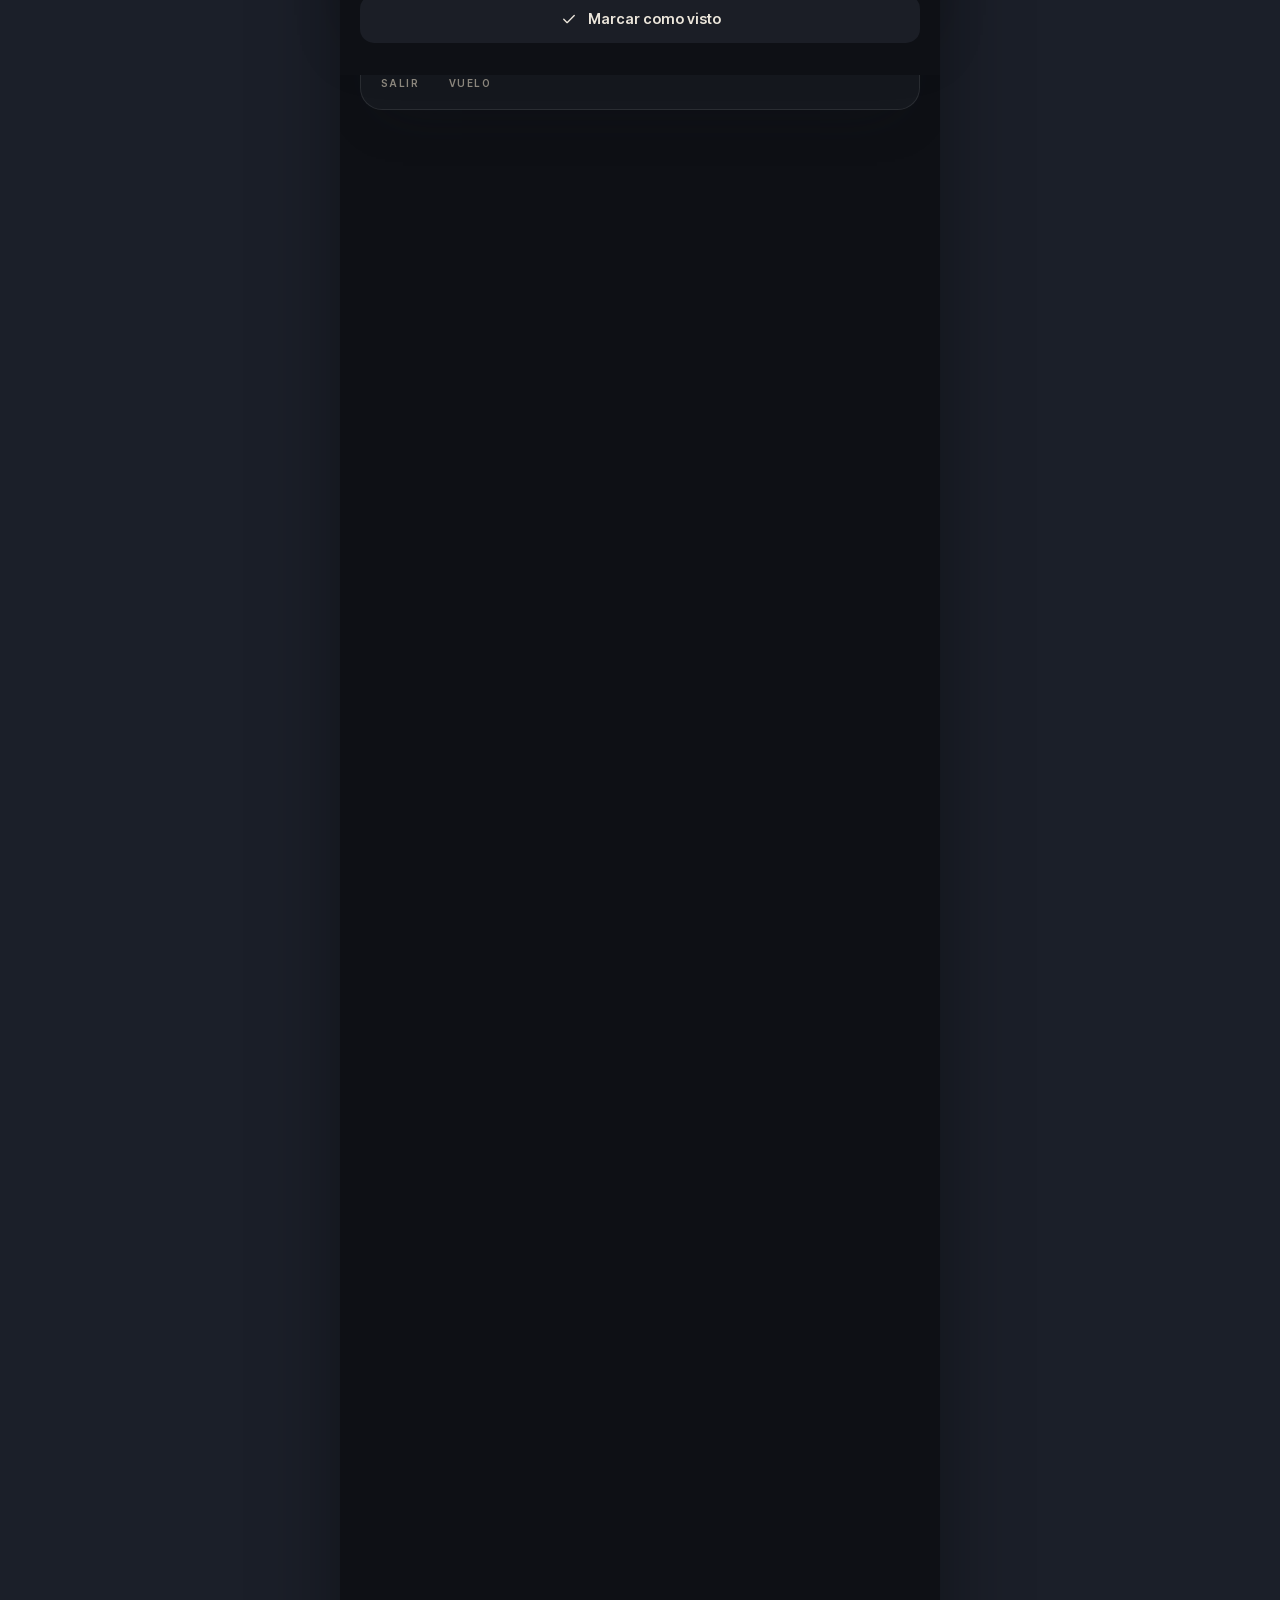
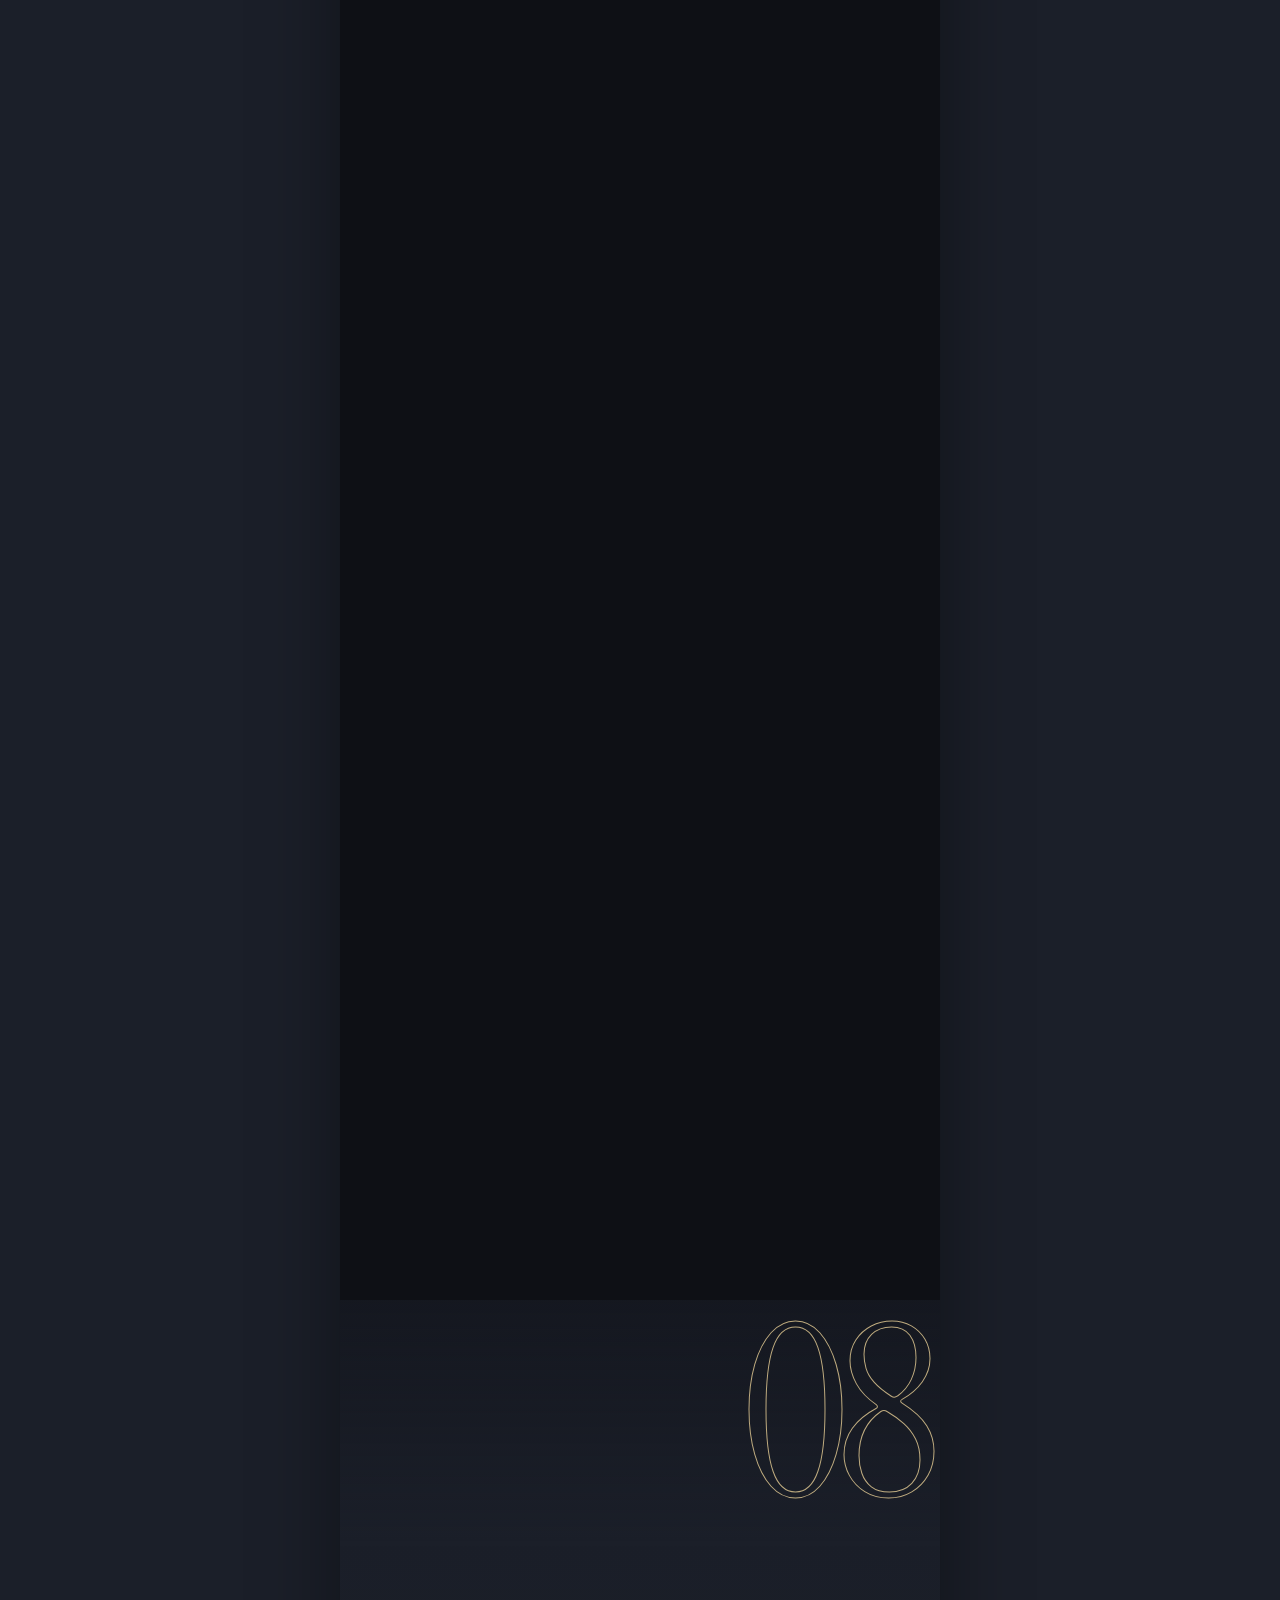
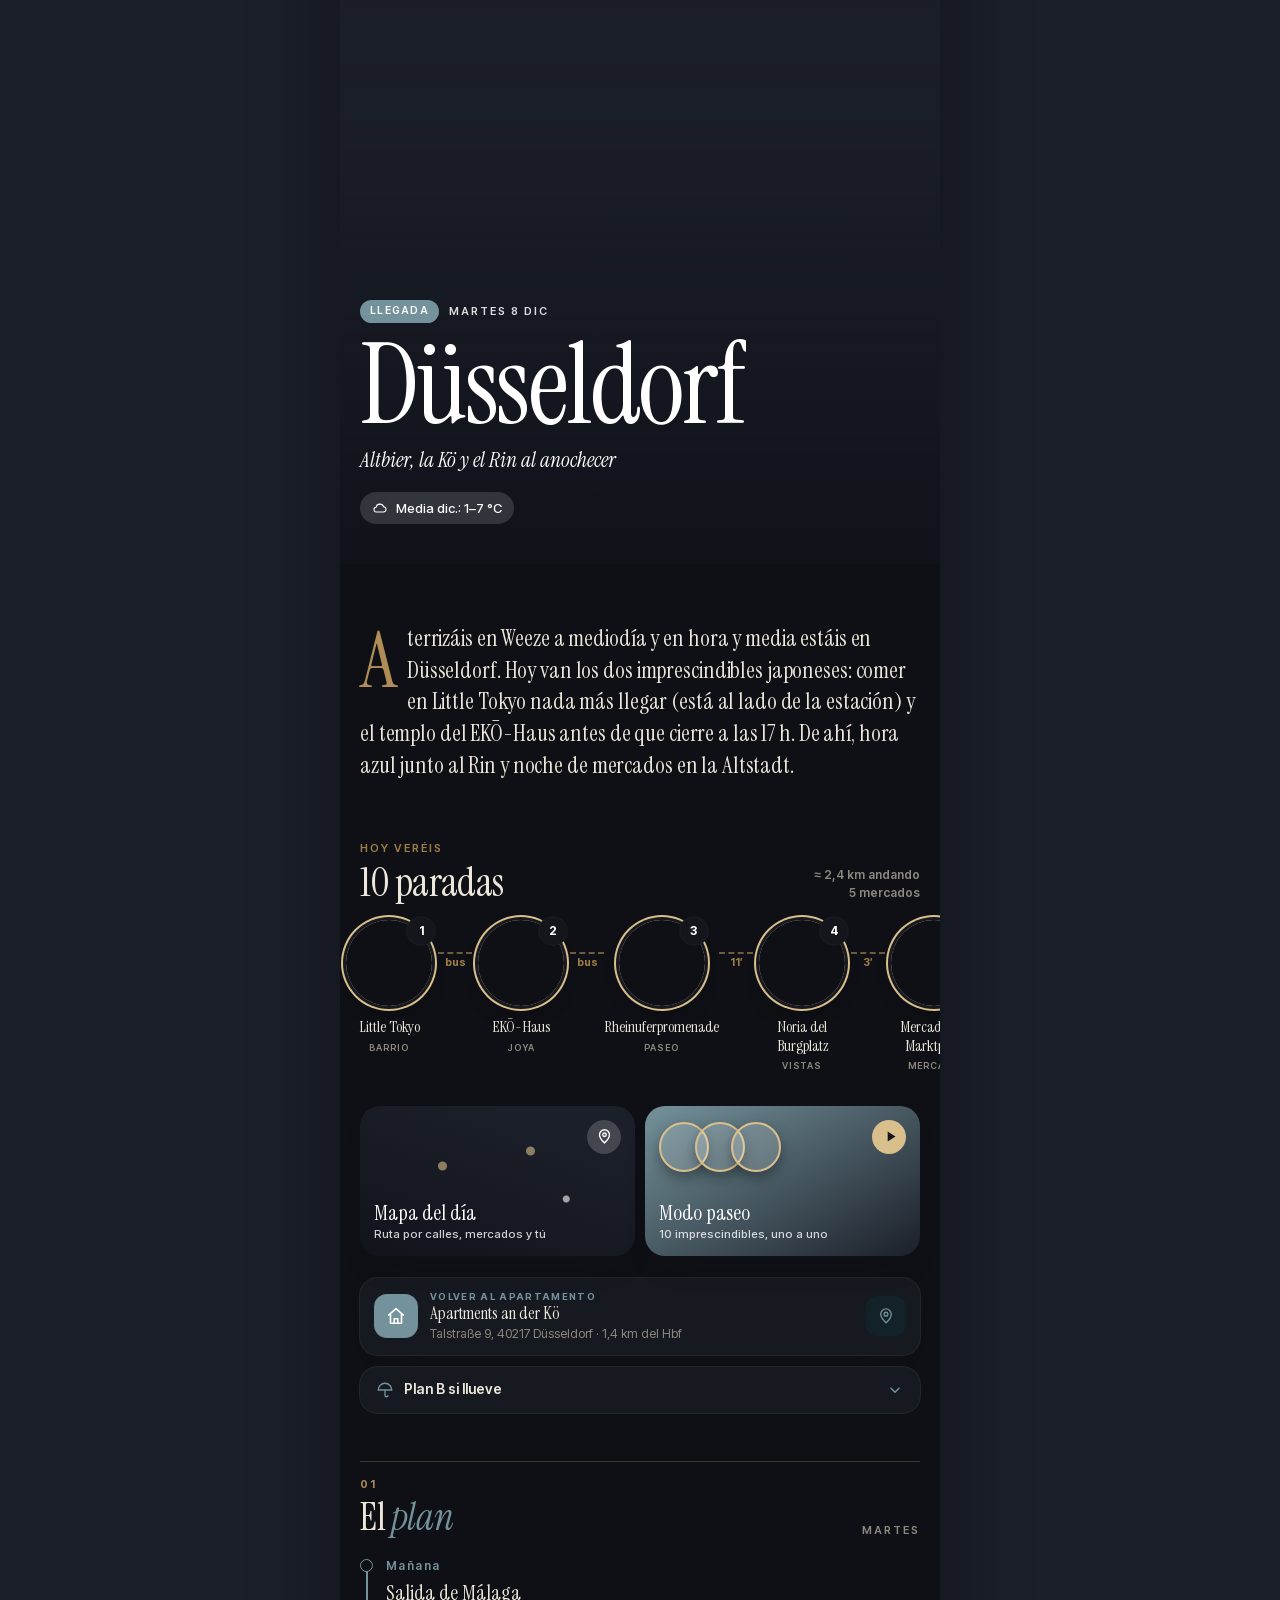
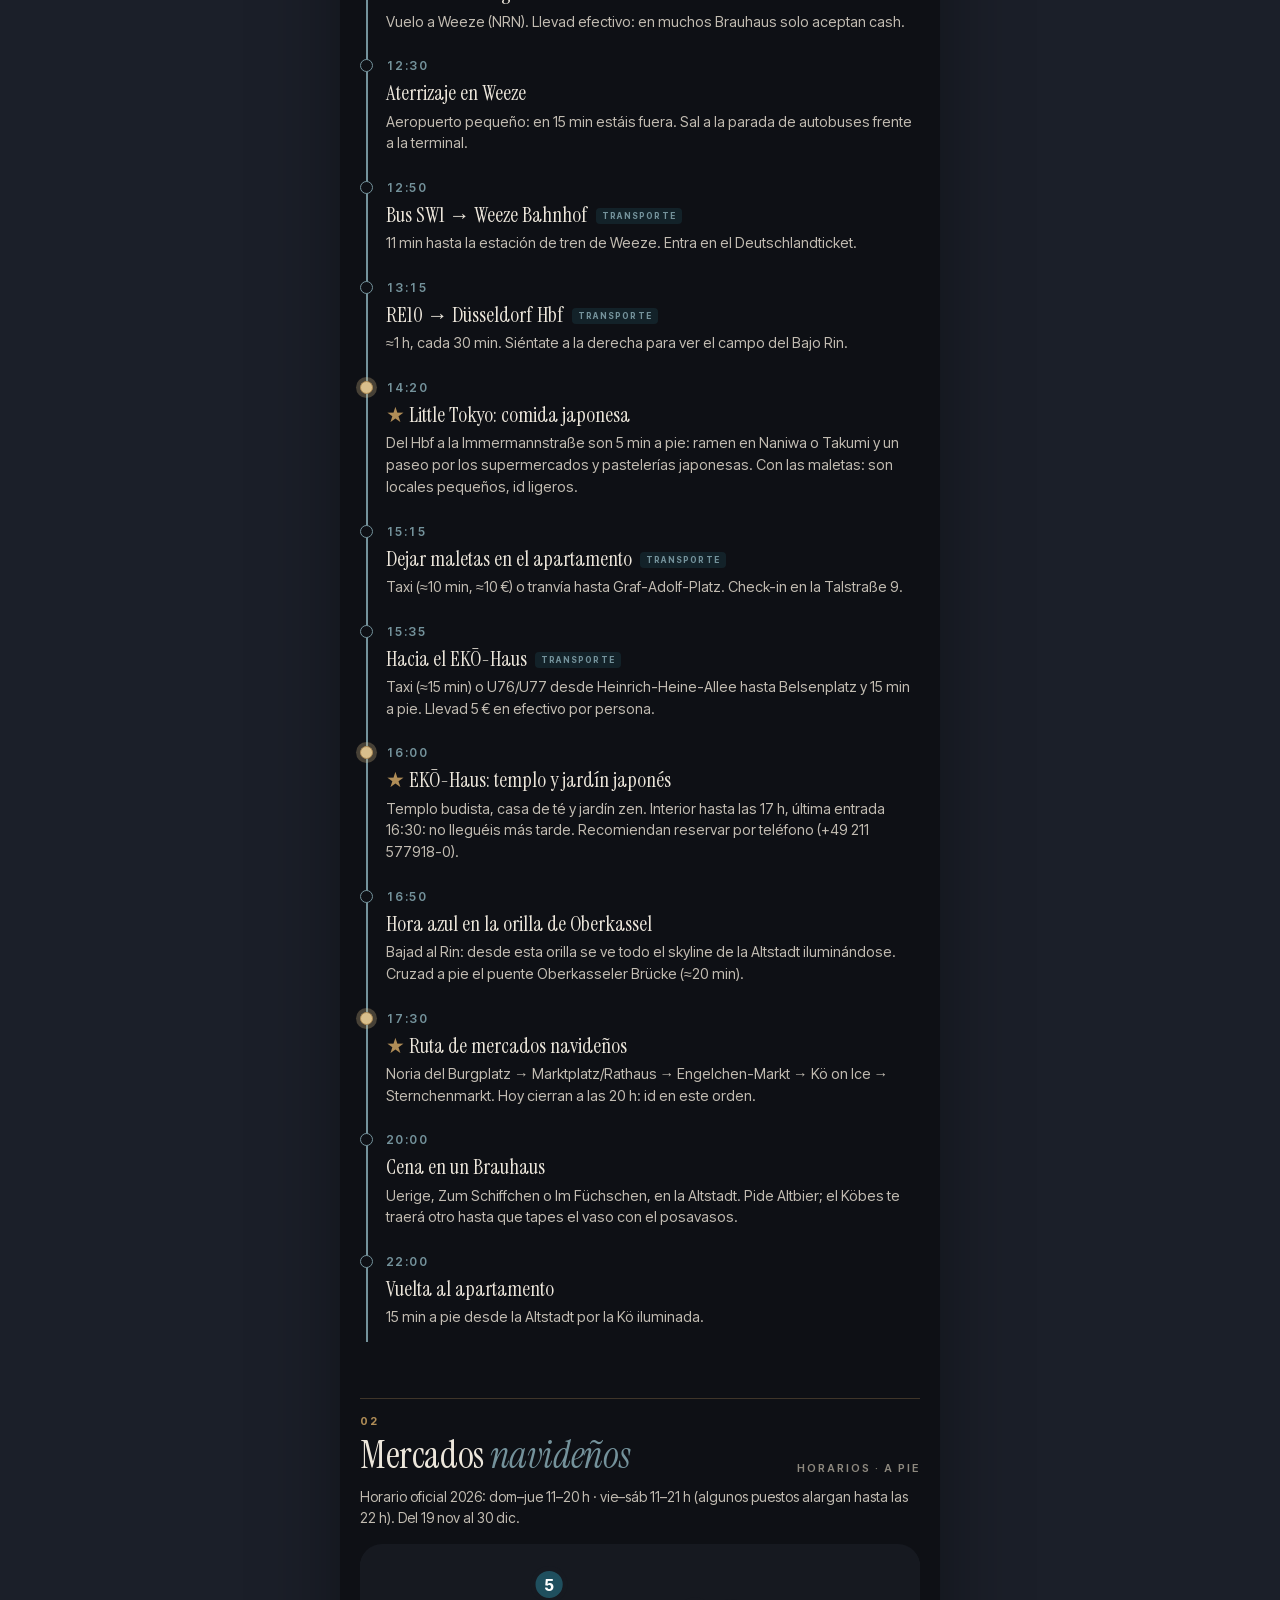
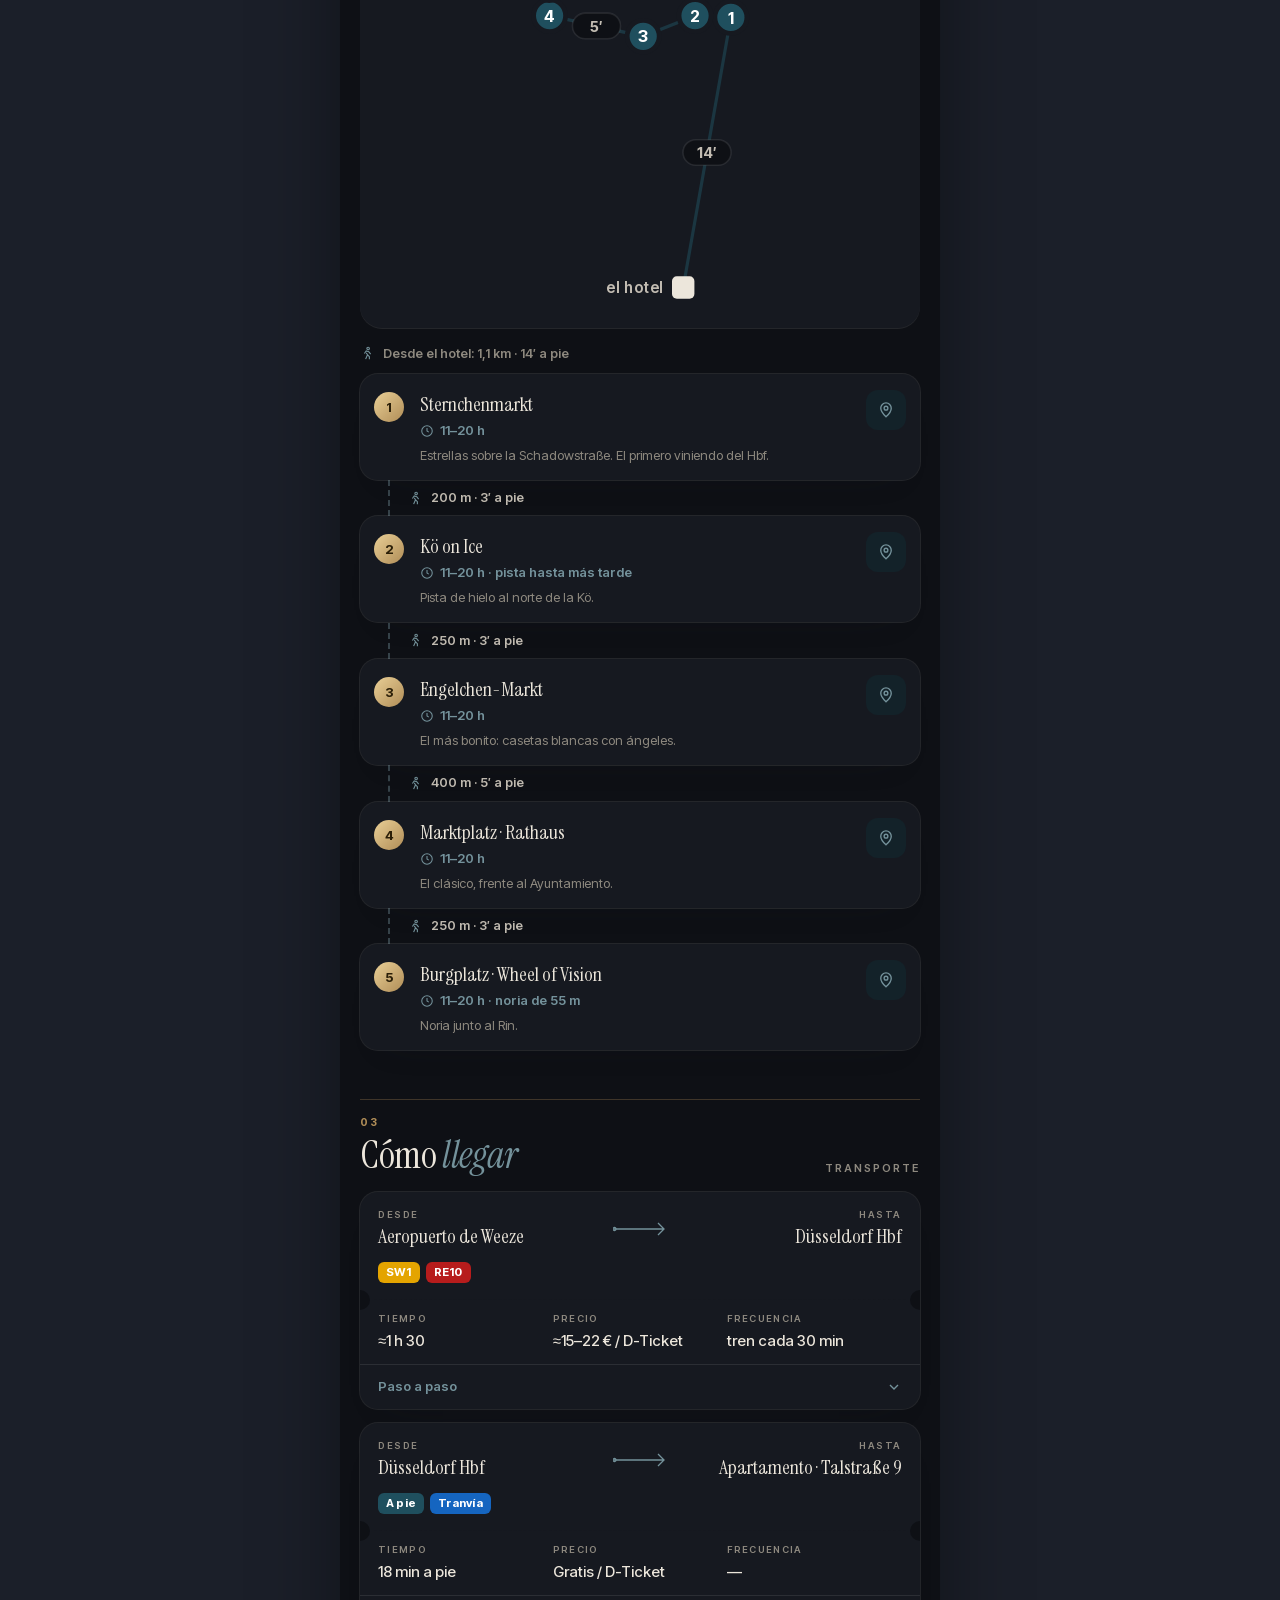
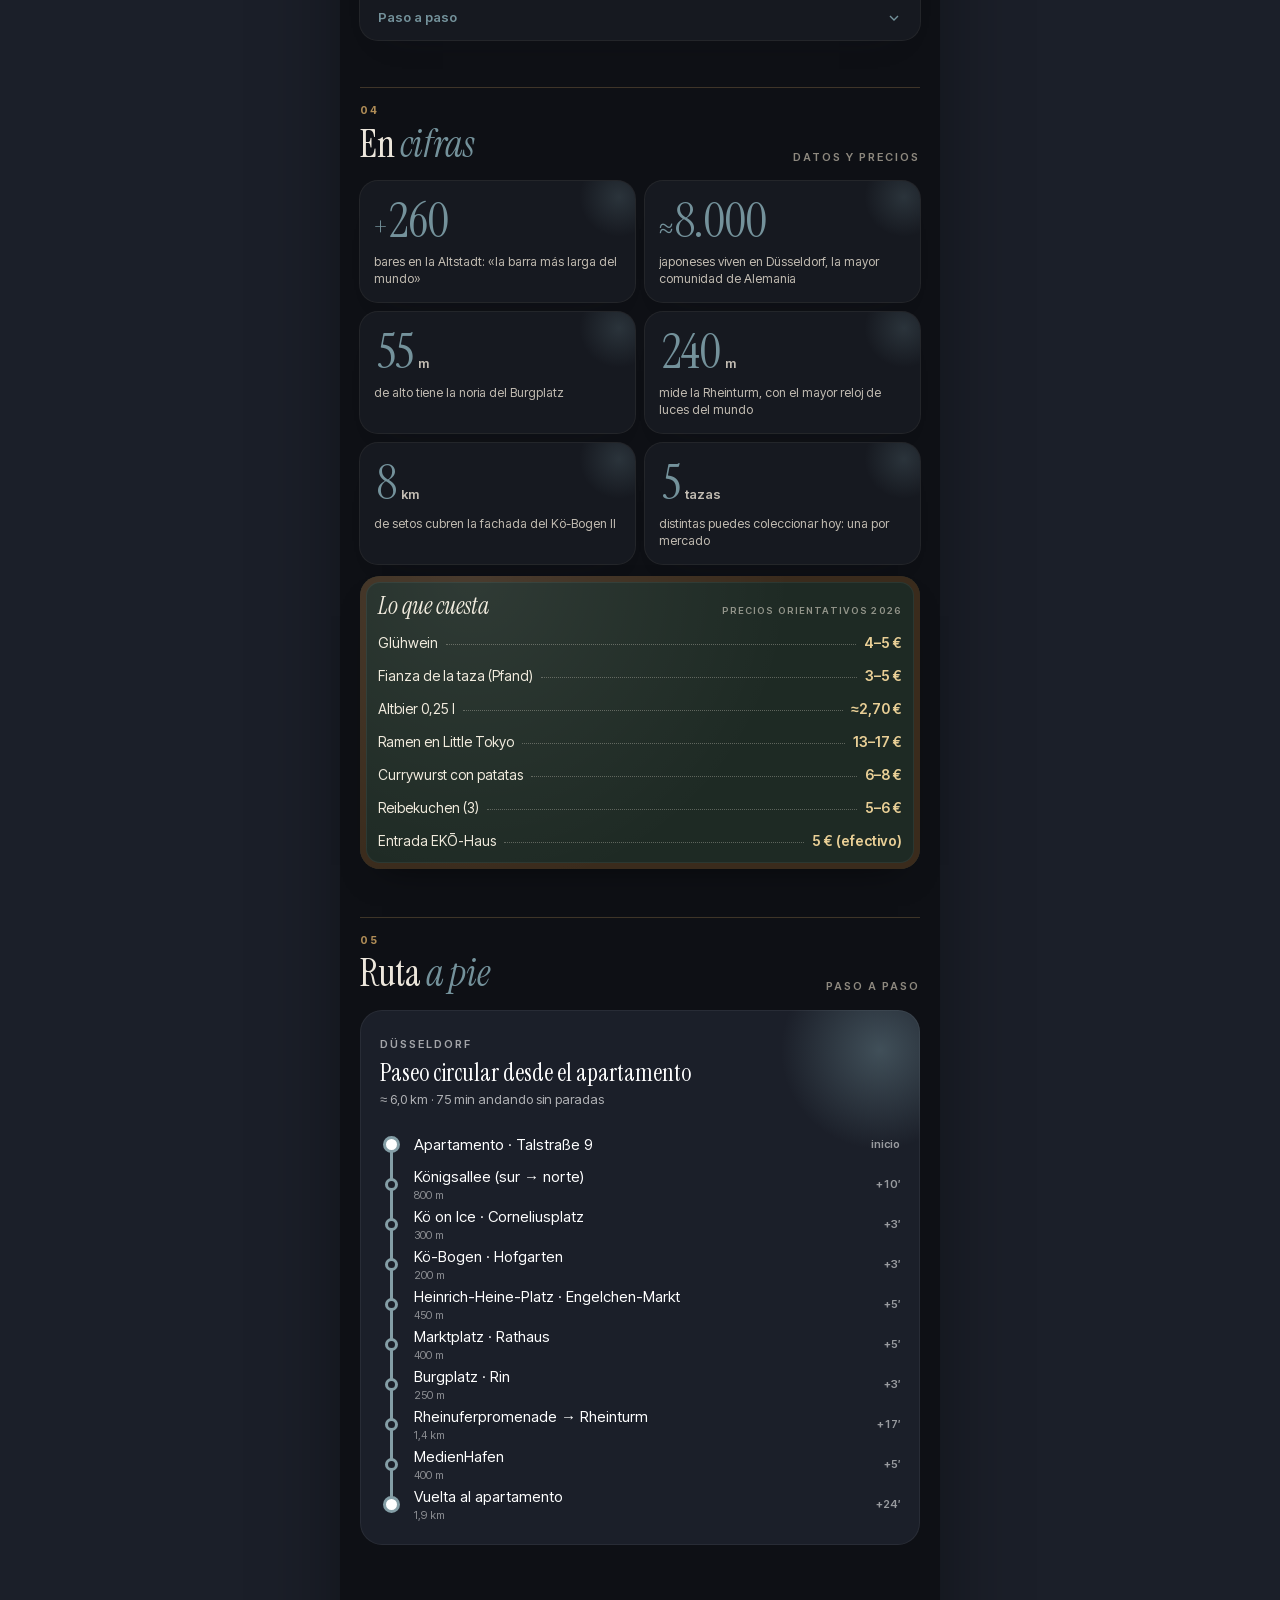
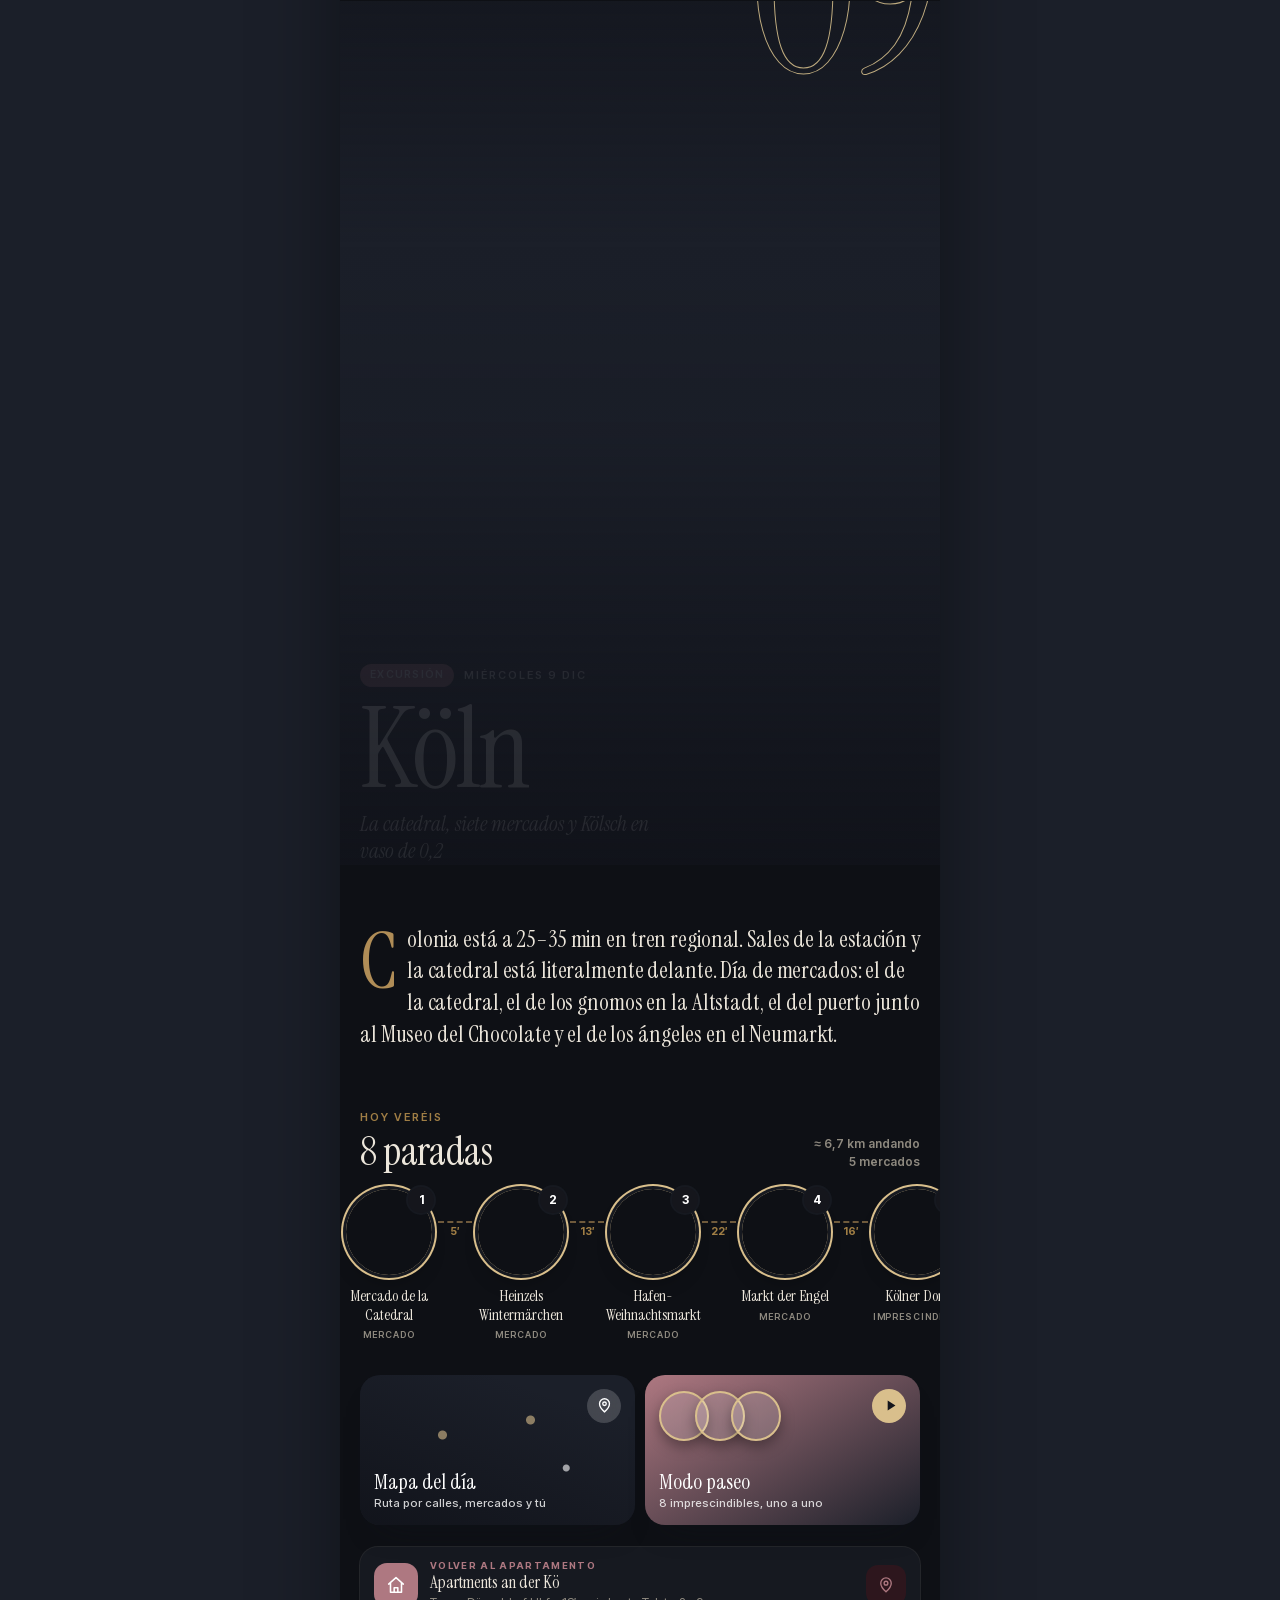
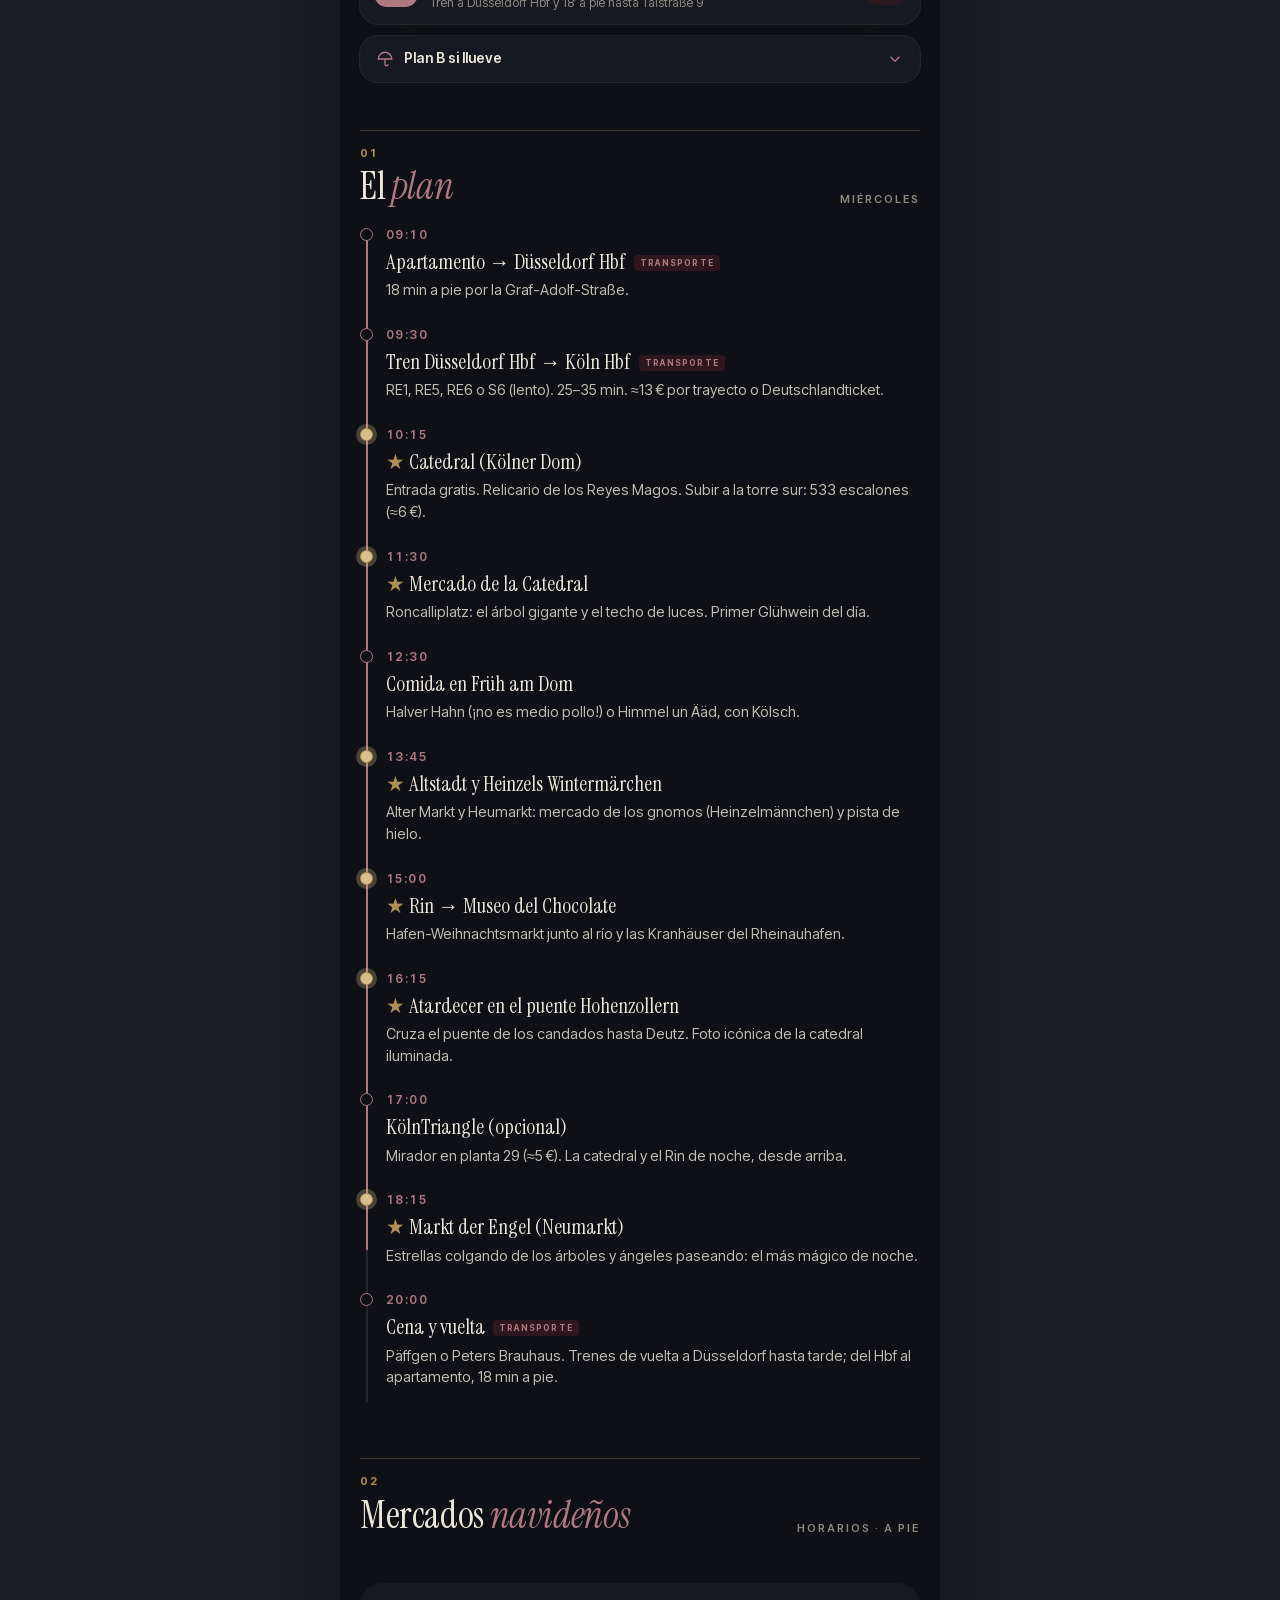
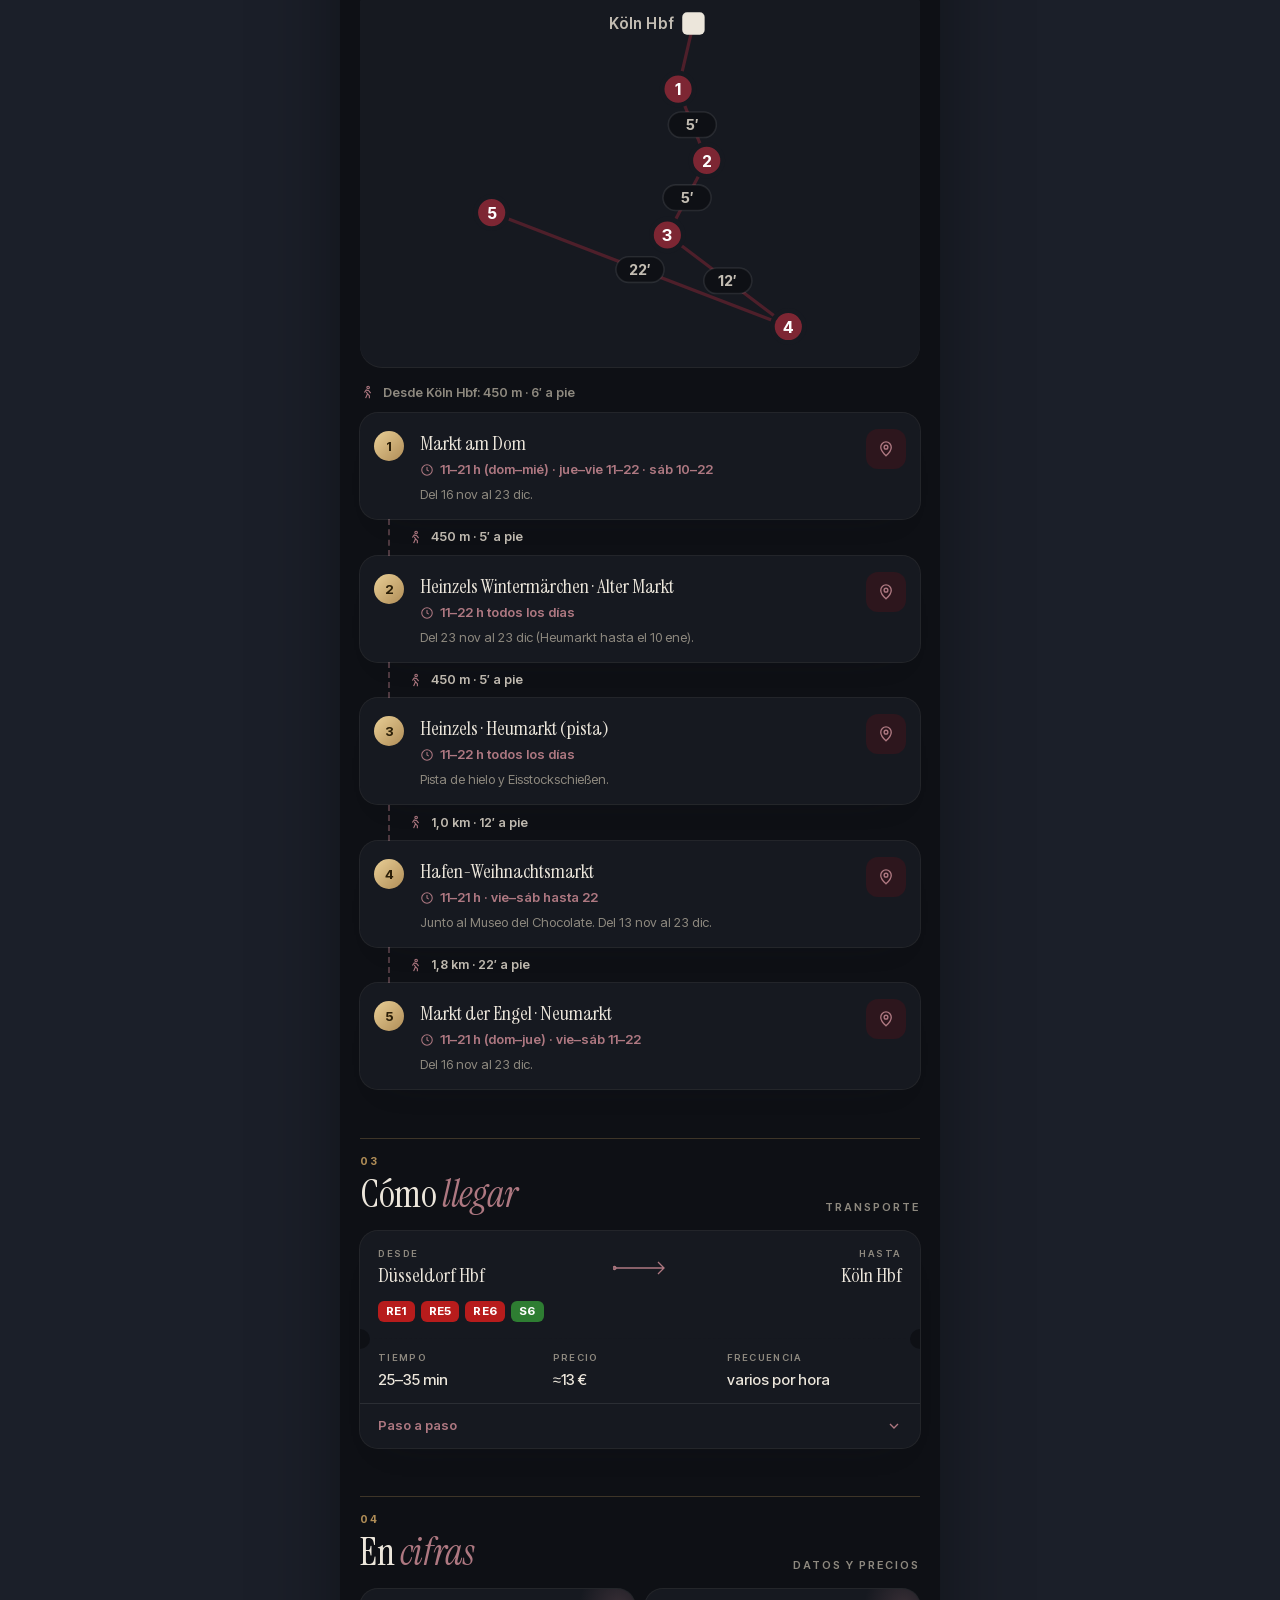
==== commit e16cb0e9: "Diseño premium y guía más directa - Fuera «Qué ver», «Dónde comer», el explorador de distancias y el" ====
--- a/index.html
+++ b/index.html
@@ -18,8 +18,8 @@
   <link rel="apple-touch-icon" href="icons/icon-180.png">
   <link rel="icon" type="image/png" href="icons/icon-192.png">
 
-  <link rel="preload" href="fonts/fraunces.woff2" as="font" type="font/woff2" crossorigin>
-  <link rel="preload" href="fonts/inter.woff2" as="font" type="font/woff2" crossorigin>
+  <link rel="preload" href="fonts/instrument-serif.woff2" as="font" type="font/woff2" crossorigin>
+  <link rel="preload" href="fonts/inter-tight.woff2" as="font" type="font/woff2" crossorigin>
   <link rel="stylesheet" href="css/style.css">
   <link rel="stylesheet" href="css/experience.css">
 </head>
--- a/css/style.css
+++ b/css/style.css
@@ -1,9 +1,9 @@
 /* =========================================================
    Rin & Mosa · cuaderno de viaje
    ========================================================= */
-@font-face { font-family: "Fraunces"; src: url("../fonts/fraunces.woff2") format("woff2"); font-weight: 300 700; font-style: normal; font-display: swap; }
-@font-face { font-family: "Fraunces"; src: url("../fonts/fraunces-italic.woff2") format("woff2"); font-weight: 300 600; font-style: italic; font-display: swap; }
-@font-face { font-family: "Inter"; src: url("../fonts/inter.woff2") format("woff2"); font-weight: 400 700; font-style: normal; font-display: swap; }
+@font-face { font-family: "Instrument Serif"; src: url("../fonts/instrument-serif.woff2") format("woff2"); font-weight: 400; font-style: normal; font-display: swap; }
+@font-face { font-family: "Instrument Serif"; src: url("../fonts/instrument-serif-italic.woff2") format("woff2"); font-weight: 400; font-style: italic; font-display: swap; }
+@font-face { font-family: "Inter Tight"; src: url("../fonts/inter-tight.woff2") format("woff2"); font-weight: 400 700; font-style: normal; font-display: swap; }
 
 :root {
   --paper: #F4EFE6;
@@ -18,8 +18,8 @@
   --night: #101219;
   --accent: #1F4F5E;
   --accent-soft: #DCE8EA;
-  --serif: "Fraunces", "Iowan Old Style", Georgia, serif;
-  --sans: "Inter", -apple-system, BlinkMacSystemFont, "Segoe UI", sans-serif;
+  --serif: "Instrument Serif", "Iowan Old Style", Georgia, serif;
+  --sans: "Inter Tight", -apple-system, BlinkMacSystemFont, "Segoe UI", sans-serif;
   --sat: env(safe-area-inset-top, 0px);
   --sab: env(safe-area-inset-bottom, 0px);
   --gutter: 20px;
@@ -30,6 +30,7 @@
 
 *, *::before, *::after { box-sizing: border-box; }
 html {
+  font-synthesis: none;
   -webkit-text-size-adjust: 100%;
   text-size-adjust: 100%;
   touch-action: manipulation;
@@ -979,3 +980,60 @@
 .mugfact h4 { font: 400 20px/1.15 var(--serif); margin: 0 0 6px; }
 .mugfact p { margin: 0; font-size: 13px; line-height: 1.5; opacity: .85; }
 .day-hero__body, .day-hero__num { will-change: transform; }
+
+/* =========================================================
+   ACABADO PREMIUM
+   ========================================================= */
+/* textura de papel muy sutil */
+body::before {
+  content: ""; position: fixed; inset: 0; z-index: 0; pointer-events: none; opacity: .5; mix-blend-mode: multiply;
+  background-image: url("data:image/svg+xml;utf8,<svg xmlns='http://www.w3.org/2000/svg' width='160' height='160'><filter id='n'><feTurbulence type='fractalNoise' baseFrequency='.9' numOctaves='2' stitchTiles='stitch'/><feColorMatrix values='0 0 0 0 0.45  0 0 0 0 0.4  0 0 0 0 0.32  0 0 0 .09 0'/></filter><rect width='100%' height='100%' filter='url(%23n)'/></svg>");
+  max-width: 600px; margin-inline: auto;
+}
+html[data-theme="dark"] body::before { mix-blend-mode: screen; opacity: .25; }
+main { position: relative; z-index: 1; }
+
+/* titulares con la serif editorial */
+.h2, .route__title, .day-hero__title, .cover__title, .block__head h3, .today__head h3, .must__head h3 { letter-spacing: -.01em; }
+.cover__title { font-size: clamp(56px, 16.5vw, 92px); line-height: .9; }
+.cover__title em { font-style: italic; }
+.day-hero__title { font-size: clamp(70px, 21vw, 112px); line-height: .86; letter-spacing: -.02em; }
+.day-hero__sub { font-size: 21px; }
+.day-hero__num { -webkit-text-stroke: 1px rgba(233,207,150,.8); font-size: clamp(130px, 44vw, 240px); }
+.day__intro { font-size: 23px; line-height: 1.38; }
+.day__intro::first-letter { font-size: 78px; color: #B08D57; }
+
+/* secciones numeradas con filete dorado */
+.day { counter-reset: sec; }
+.day .block__head { position: relative; padding-top: 18px; border-top: 1px solid color-mix(in srgb, #B08D57 30%, transparent); align-items: flex-end; }
+.day .block__head h3 { font-size: 38px; line-height: 1; }
+.day .block__head h3::before {
+  counter-increment: sec; content: counter(sec, decimal-leading-zero);
+  display: block; margin-bottom: 8px;
+  font: 700 10.5px/1 var(--sans); letter-spacing: .22em; color: #B08D57;
+}
+.block__head h3 em { font-style: italic; }
+.block { padding-top: 48px; }
+
+/* números y datos */
+.fact b { font-size: 48px; }
+.mugfact__n b, .must__count b, .now__ring b { font-family: var(--sans); }
+.tl__h { font-size: 21px; }
+.tl__time { letter-spacing: .12em; }
+.mk__txt h4, .ticket__route b, .food__txt h4, .tip h4, .dx__name { font-size: 20px; }
+.tv strong { font-size: 15.5px; }
+.st__body h2 { font-size: clamp(54px, 15vw, 78px); line-height: .9; }
+.mvd__body h3 { font-size: 32px; }
+.mvc__txt b { font-size: 19px; }
+.xp__txt b { font-size: 25px; }
+.dock b { font-size: 22px; }
+
+/* tarjetas: sombras más finas y bordes dorados en lo importante */
+.ticket, .mk__item, .fact, .hotel, .rain, .tip, .phrases, .mugs, .theme button, .checklist label {
+  box-shadow: 0 0 0 1px var(--line), 0 18px 34px -30px rgba(21,22,28,.45);
+}
+.mk__n { background: linear-gradient(135deg, #E9CF96, #B08D57); color: #2B1F08; }
+.today { background: transparent; border: 0; margin-top: 30px; }
+.today__head h3 { font-size: 40px; }
+.tv__img { width: 86px; height: 86px; }
+.tv { flex-basis: 98px; }
